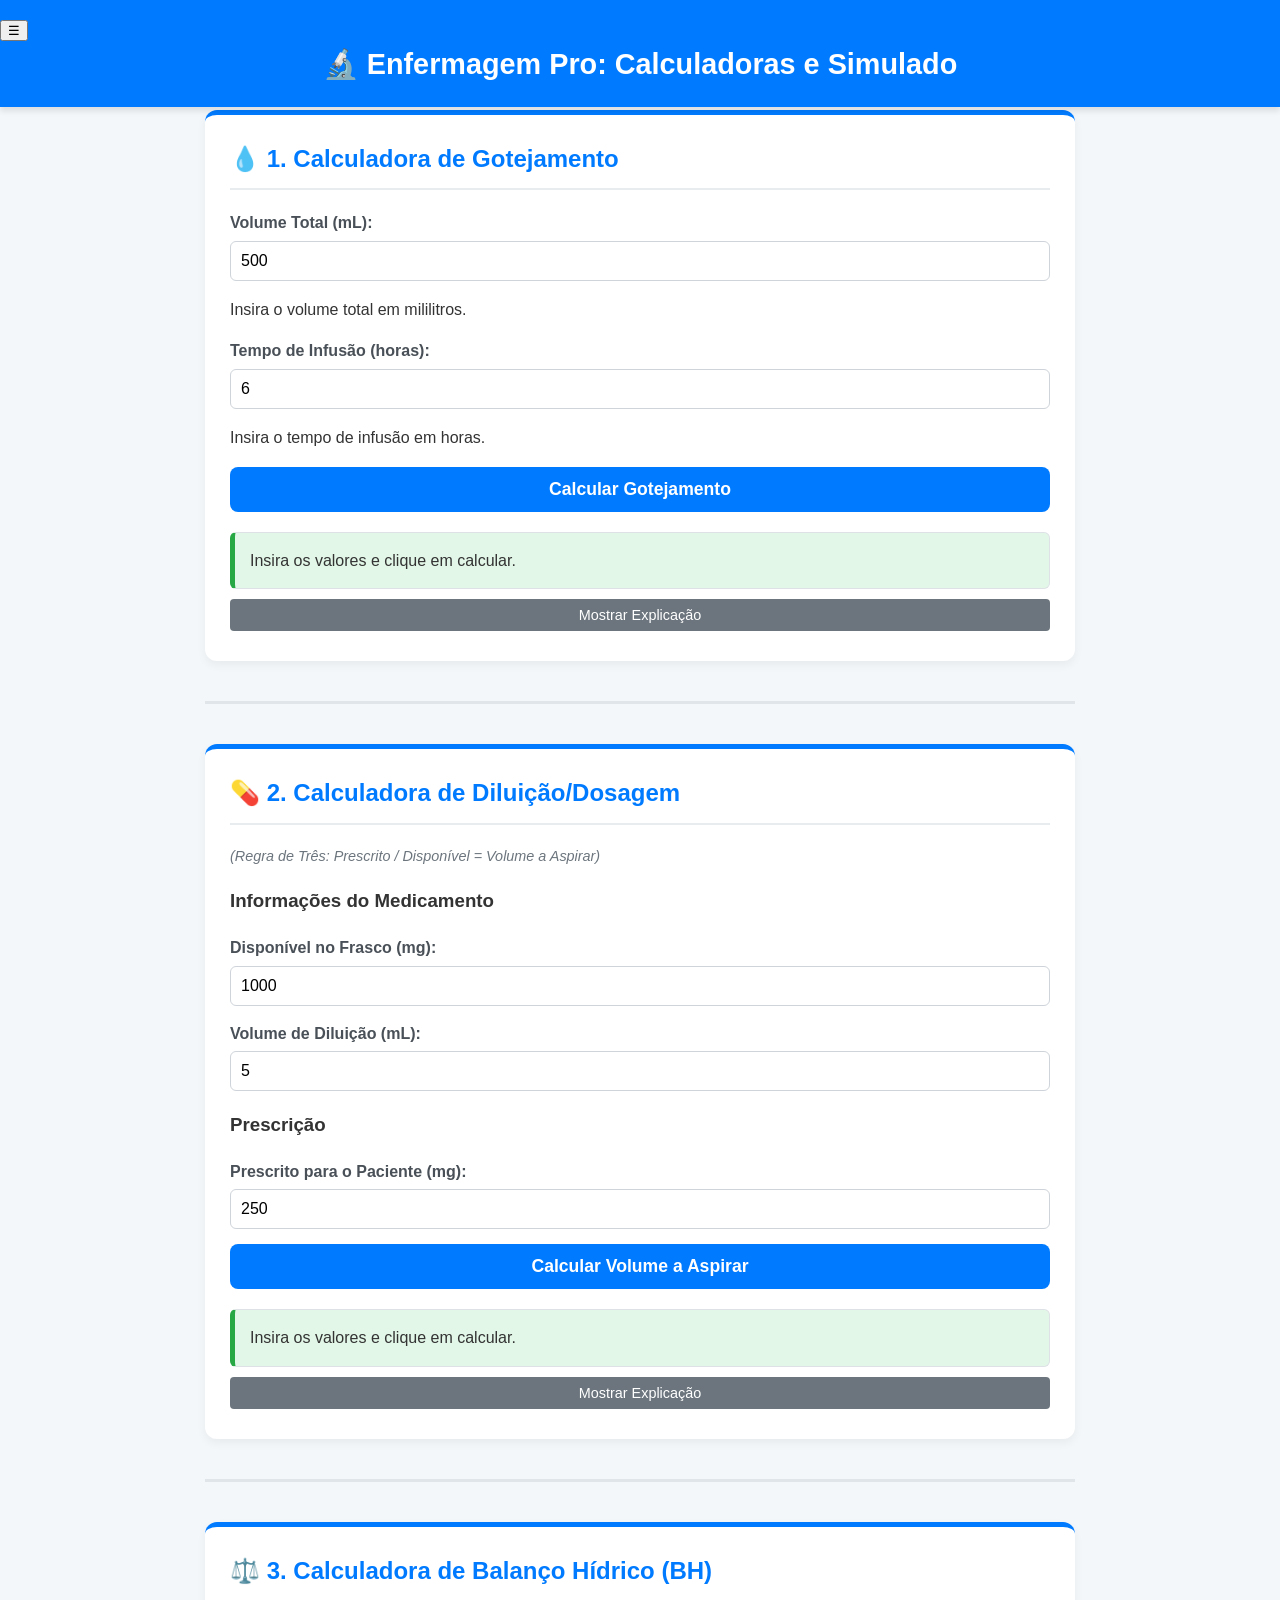
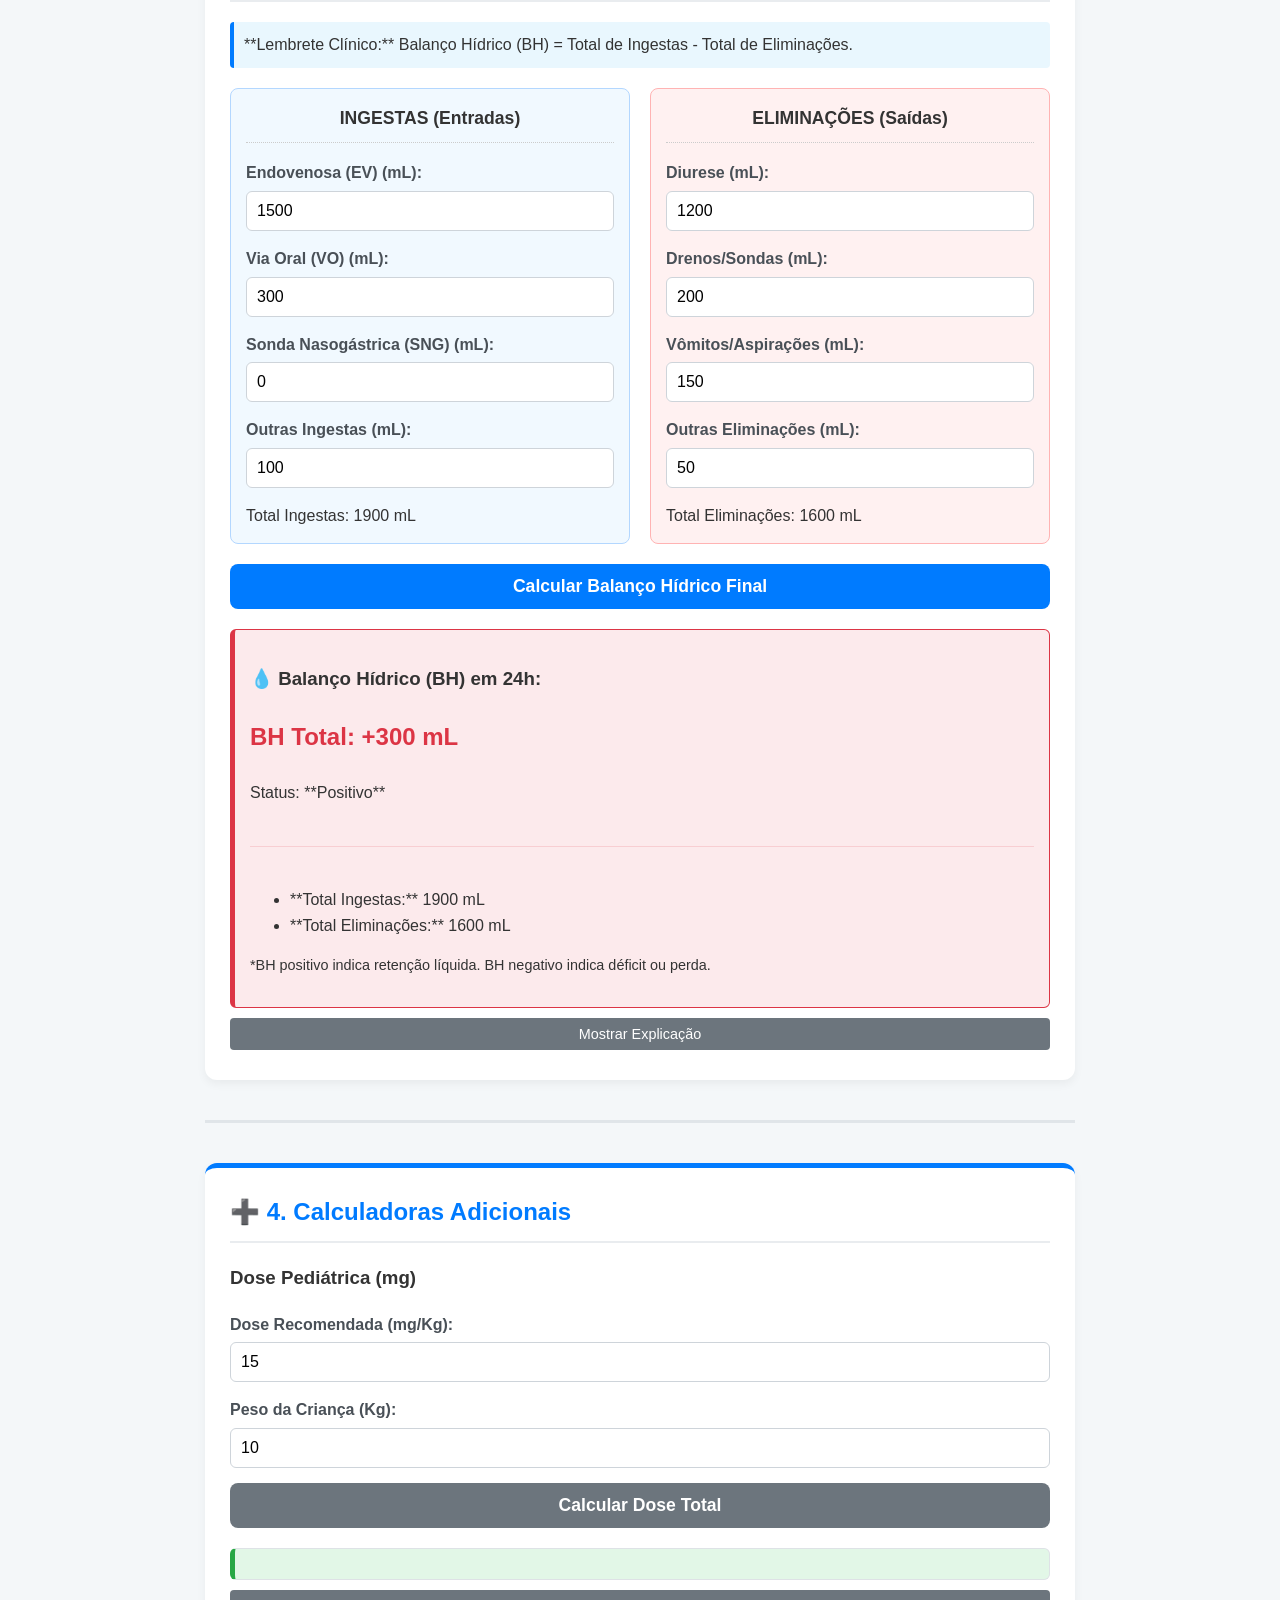
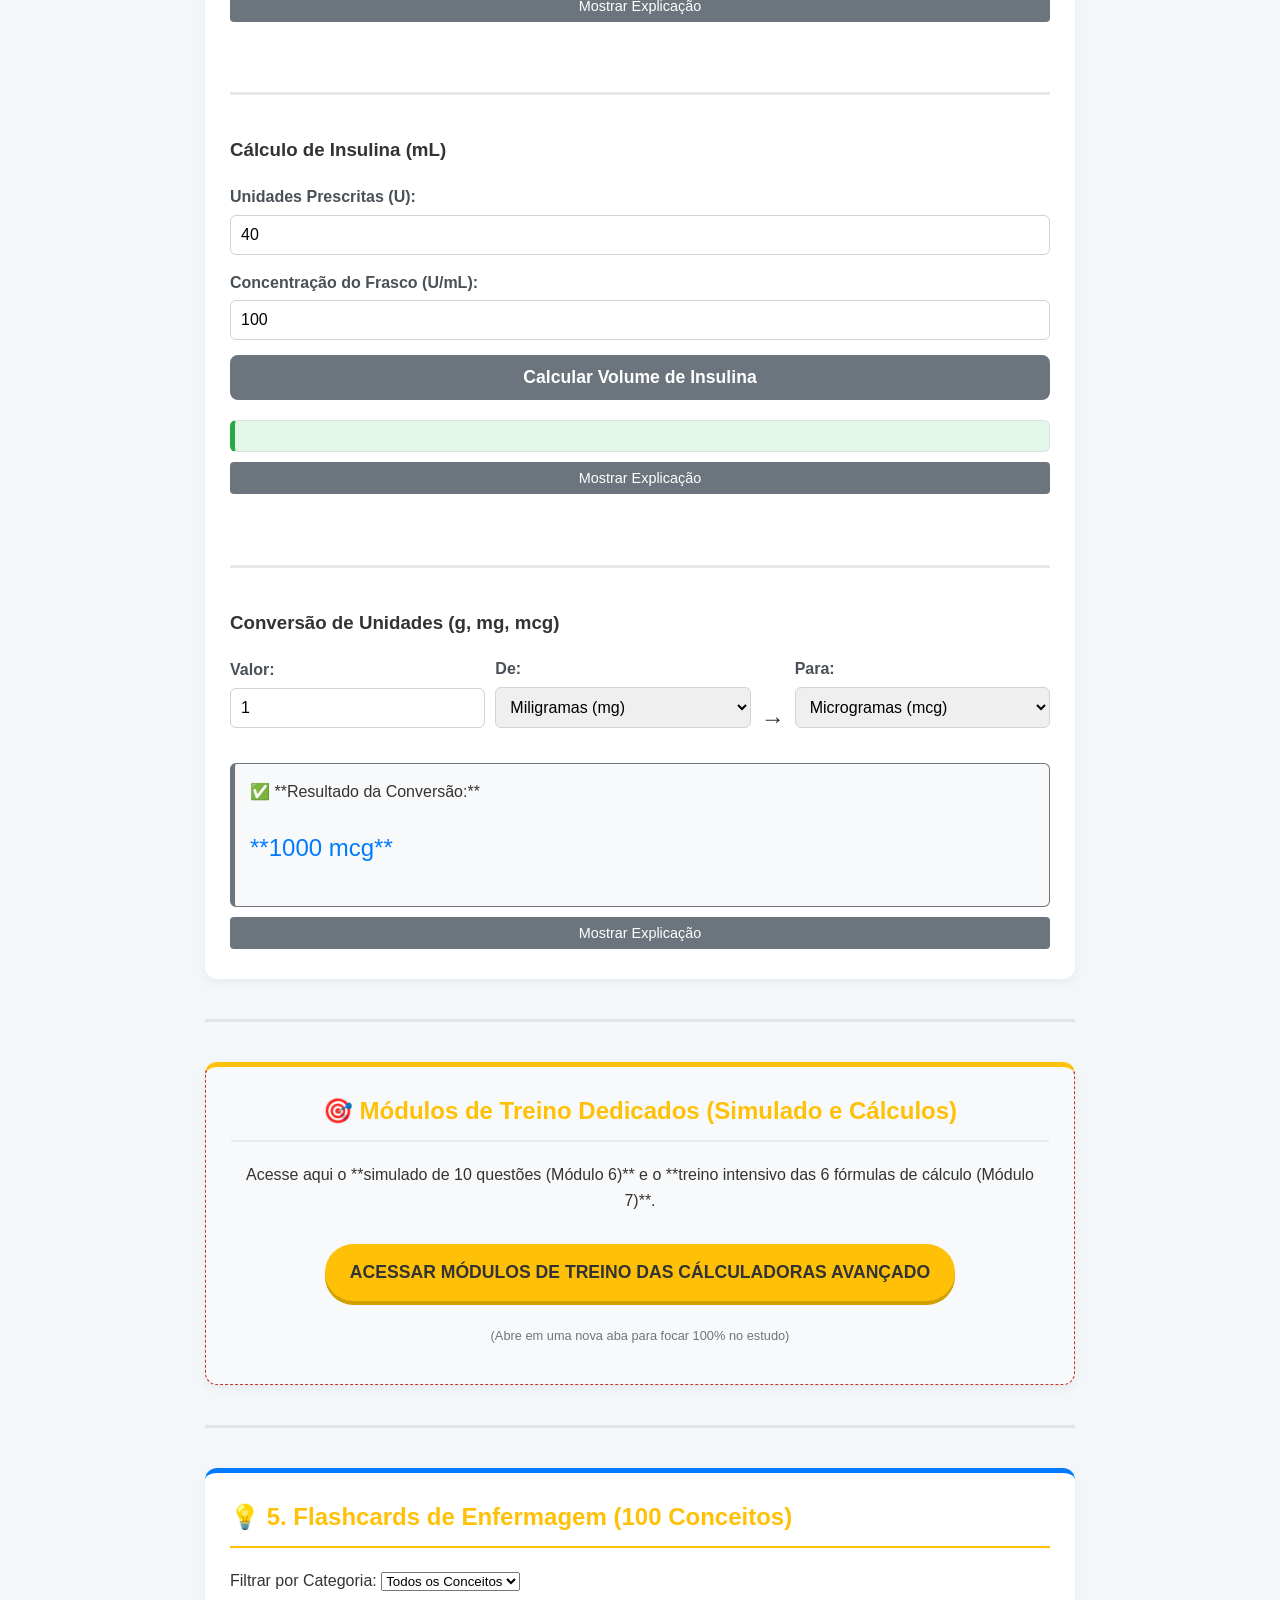
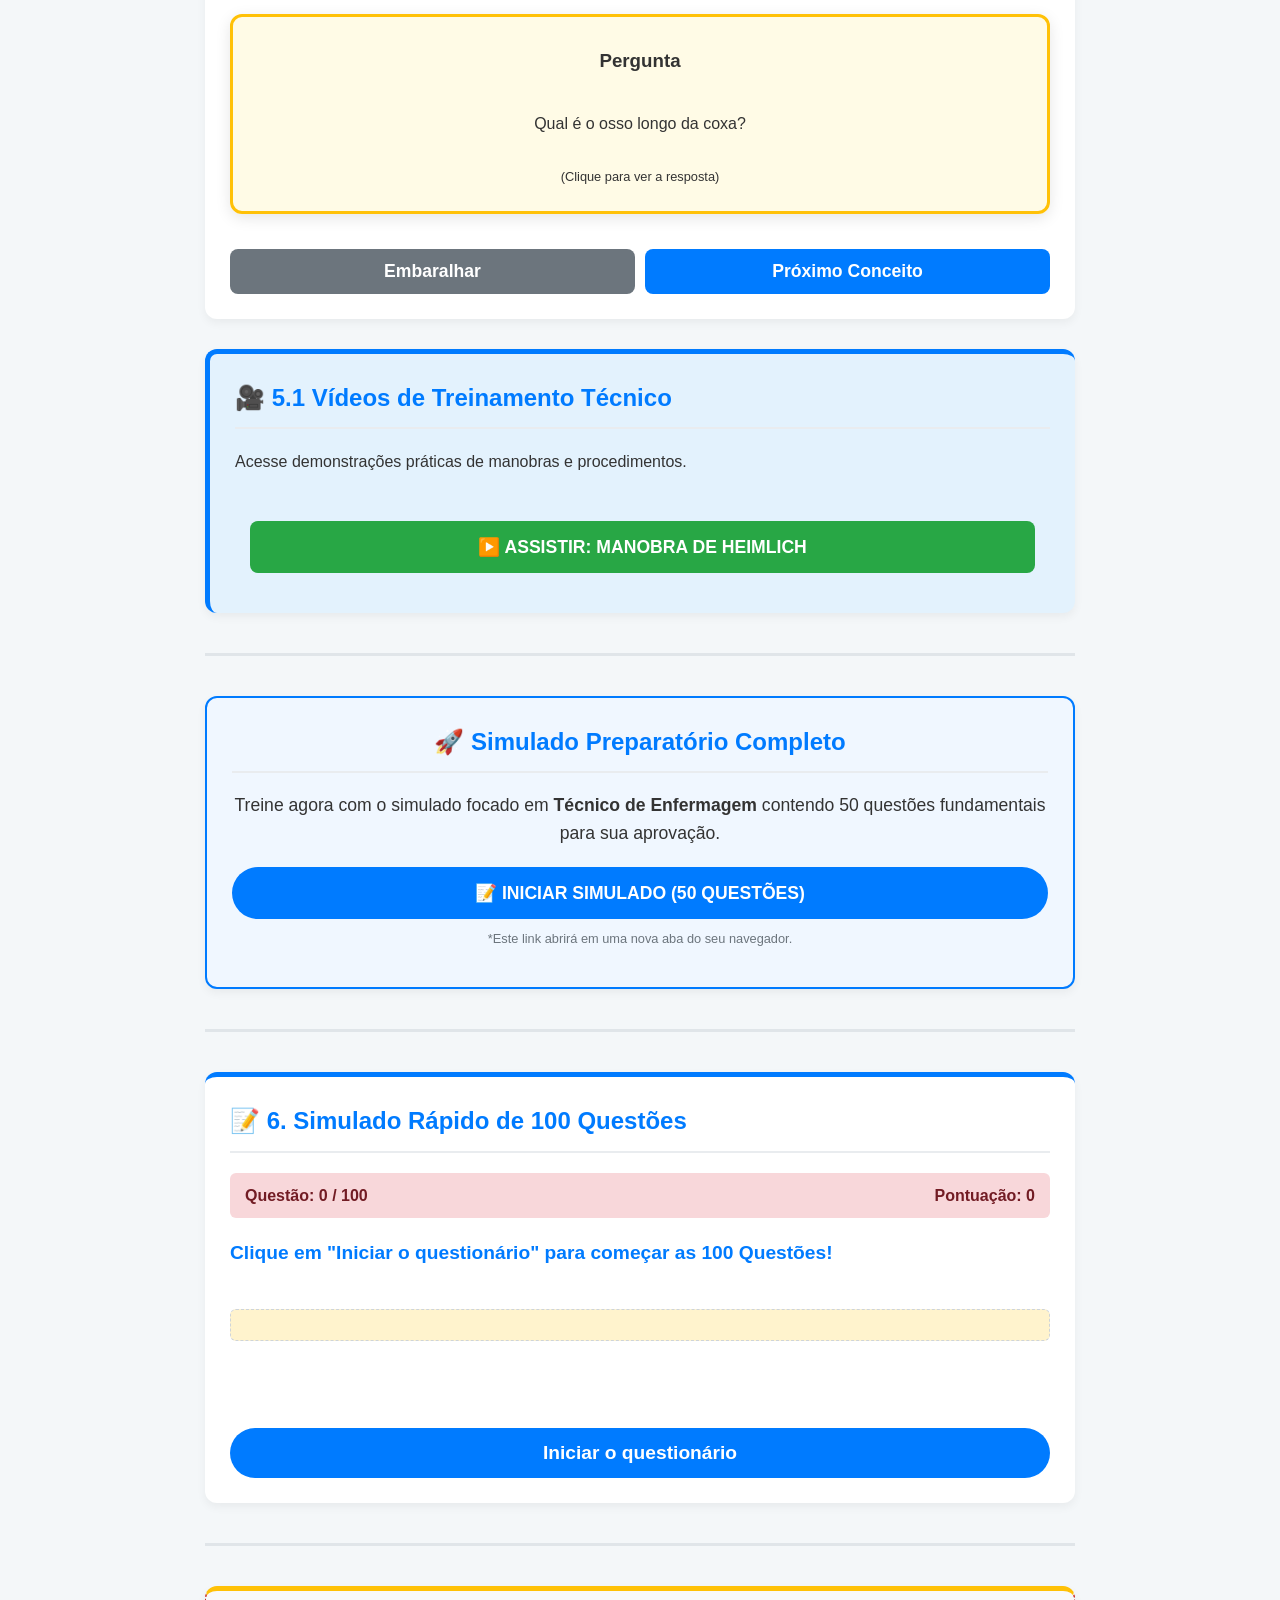
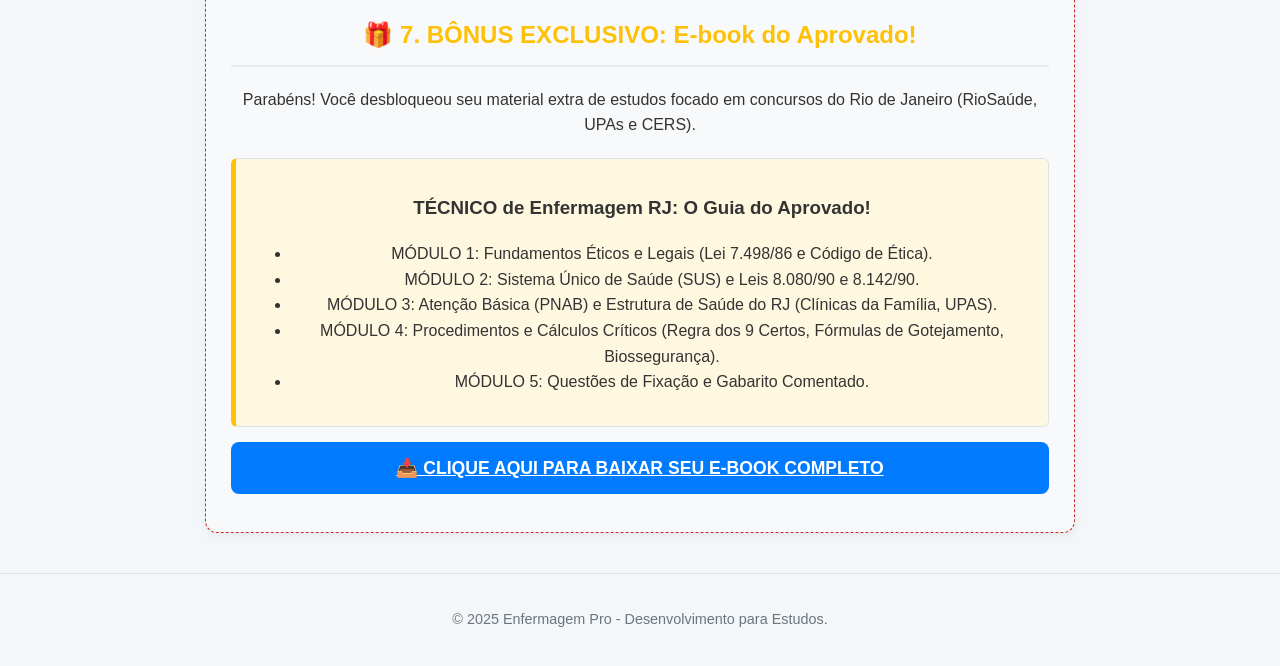
==== index.html @ 61dd5c38 "Add training videos section to index.html Added a new section for training videos with a link to a H" ====
<!DOCTYPE html>
<html lang="pt-BR">
<head>
    <meta charset="UTF-8">
    <meta name="viewport" content="width=device-width, initial-scale=1.0">
    <title>Enfermagem Pro: Calculadoras e Simulado</title>

    <link rel="manifest" href="manifest.json">
    <meta name="theme-color" content="#007bff">

    <meta name="apple-mobile-web-app-capable" content="yes">
    <meta name="apple-mobile-web-app-status-bar-style" content="black">
    <meta name="apple-mobile-web-app-title" content="EnfPro">
    <link rel="apple-touch-icon" href="img/ico-192.png">
    
    <link rel="stylesheet" href="./style.css">
</head>
    
<body>

    <header>
        <button id="menu-toggle" class="menu-toggle-button" aria-expanded="false" aria-controls="sidebar-menu" aria-label="Abrir Menu de Navegação">
            ☰
        </button>

        <nav id="sidebar-menu" class="sidebar-menu" role="navigation" aria-label="Menu Principal">
            <button id="close-menu" class="close-menu-button" aria-label="Fechar Menu" onclick="toggleSidebar()">
                &times;
            </button>
            <div class="menu-header">
                <h3>Navegação Rápida</h3>
            </div>
            <ul>
                <li><a href="#gotejamento" onclick="closeSidebar(event)">💧 Cálculo de Gotejamento</a></li>
                <li><a href="#dosagem" onclick="closeSidebar(event)">💊 Cálculo de Diluição/Dosagem</a></li>
                <li><a href="#balanco-hidrico" onclick="closeSidebar(event)">⚖️ Cálculo de Balanço Hídrico (BH)</a></li>

                <li class="menu-separator">Calculadoras Adicionais:</li>
                <li><a href="#adicionais-pediatrica" onclick="closeSidebar(event)">➕ Dose Pediátrica</a></li>
                <li><a href="#adicionais-insulina" onclick="closeSidebar(event)">➕ Cálculo de Insulina</a></li>
                <li><a href="#adicionais-conversao" onclick="closeSidebar(event)">➕ Conversão de Unidades</a></li>

                <li class="menu-separator">Módulos de Estudo:</li>
                <li><a href="#flashcards" onclick="closeSidebar(event)">💡 Flashcards de Enfermagem</a></li>
                <li><a href="#simulado" onclick="closeSidebar(event)">📝 Simulado Rápido de 100 Questões</a></li>

                <li>
                    <a href="#simulado-50" onclick="closeSidebar(event)" style="color: #00d1ff; font-weight: bold;">
                        🔥 NOVO: Simulado 50 Questões
                    </a>
                </li>

                <li class="menu-separator">Bônus:</li>
                <li><a href="#acesso-simulados" onclick="closeSidebar(event)">🎯 Treino Avançado de Cálculos</a></li>
                <li><a href="#bonus-ebook" onclick="closeSidebar(event)">🎁 E-book Guia do Aprovado</a></li>

                <li class="logout-item">
                    <a href="../index.html">
                        🚪 Sair do Aplicativo
                    </a>
                </li>

            </ul>
        </nav>


        <div id="overlay" class="overlay" onclick="toggleSidebar()"></div>

        <h1>🔬 Enfermagem Pro: Calculadoras e Simulado</h1>
    </header>

    <main id="main-content" role="main">
        <div class="container">

            <section id="gotejamento" class="module-section" aria-labelledby="gotejamento-title">
                <h2 id="gotejamento-title">💧 1. Calculadora de Gotejamento</h2>
                <div class="input-group">
                    <label for="volume">Volume Total (mL):</label>
                    <input type="number" id="volume" value="500" placeholder="Ex: 500 mL" min="1" required aria-describedby="volume-hint">
                    <p id="volume-hint" class="visually-hidden">
                        Insira o volume total em mililitros.
                    </p>
                </div>
                <div class="input-group">
                    <label for="tempo">Tempo de Infusão (horas):</label>
                    <input type="number" id="tempo" value="6" placeholder="Ex: 6 horas" min="1" required aria-describedby="tempo-hint">
                    <p id="tempo-hint" class="visually-hidden">
                        Insira o tempo de infusão em horas.
                    </p>
                </div>
                <button class="button primary-button" onclick="calcularGotejamento()">Calcular Gotejamento</button>
                <div id="resultado" class="result-box" role="status" aria-live="polite">
                    Insira os valores e clique em calcular.
                </div>
                <button class="explanation-toggle" onclick="toggleExplicacao('gotejamento')" aria-expanded="false" aria-controls="explicacao-gotejamento">
                    Mostrar Explicação
                </button>
                <div id="explicacao-gotejamento" class="explanation-box" style="display: none;">
                </div>
            </section>

            <hr>

            <section id="dosagem" class="module-section" aria-labelledby="dosagem-title">
                <h2 id="dosagem-title">💊 2. Calculadora de Diluição/Dosagem</h2>
                <p class="formula-info">
                    (Regra de Três: Prescrito / Disponível = Volume a Aspirar)
                </p>

                <h3>Informações do Medicamento</h3>
                <div class="input-group">
                    <label for="disponivel_mg">Disponível no Frasco (mg):</label>
                    <input type="number" id="disponivel_mg" value="1000" placeholder="Ex: 1000 mg" min="0.1" required>
                </div>
                <div class="input-group">
                    <label for="disponivel_ml">Volume de Diluição (mL):</label>
                    <input type="number" id="disponivel_ml" value="5" placeholder="Ex: 5 mL" min="0.1" required>
                </div>

                <h3>Prescrição</h3>
                <div class="input-group">
                    <label for="prescrito_mg">Prescrito para o Paciente (mg):</label>
                    <input type="number" id="prescrito_mg" value="250" placeholder="Ex: 250 mg" min="0.1" required>
                </div>

                <button class="button primary-button" onclick="calcularDosagem()">Calcular Volume a Aspirar</button>

                <div id="resultado-dosagem" class="result-box" role="status" aria-live="polite">
                    Insira os valores e clique em calcular.
                </div>
                <button class="explanation-toggle" onclick="toggleExplicacao('dosagem')" aria-expanded="false" aria-controls="explicacao-dosagem">
                    Mostrar Explicação
                </button>
                <div id="explicacao-dosagem" class="explanation-box" style="display: none;">
                </div>
            </section>

            <hr>

            <section id="balanco-hidrico" class="module-section bh-section" aria-labelledby="bh-title">
                <h2 id="bh-title">⚖️ 3. Calculadora de Balanço Hídrico (BH)</h2>
                <p class="bh-example-box">
                    **Lembrete Clínico:** Balanço Hídrico (BH) = Total de Ingestas - Total de Eliminações.
                </p>

                <div class="bh-grid">

                    <div class="bh-column ingestas-column">
                        <h3>INGESTAS (Entradas)</h3>
                        <div class="input-group bh-next-question">
                            <label for="ev">Endovenosa (EV) (mL):</label>
                            <input type="number" id="ev" value="1500" placeholder="Ex: 1500 mL (Soro)" min="0" oninput="atualizarTotalIngestas()">
                        </div>
                        <div class="input-group">
                            <label for="vo">Via Oral (VO) (mL):</label>
                            <input type="number" id="vo" value="300" placeholder="Ex: 300 mL (Água/Chá)" min="0" oninput="atualizarTotalIngestas()">
                        </div>
                        <div class="input-group">
                            <label for="sng">Sonda Nasogástrica (SNG) (mL):</label>
                            <input type="number" id="sng" value="0" placeholder="Ex: 0 mL (Dieta)" min="0" oninput="atualizarTotalIngestas()">
                        </div>
                        <div class="input-group">
                            <label for="outras_ingestas">Outras Ingestas (mL):</label>
                            <input type="number" id="outras_ingestas" value="100" placeholder="Ex: 100 mL (Medicações)" min="0" oninput="atualizarTotalIngestas()">
                        </div>
                        <div id="total-ingestas-display" class="bh-total" role="status">
                            Total Ingestas: 1900 mL
                        </div>
                    </div>

                    <div class="bh-column eliminacoes-column">
                        <h3>ELIMINAÇÕES (Saídas)</h3>
                        <div class="input-group">
                            <label for="diurese">Diurese (mL):</label>
                            <input type="number" id="diurese" value="1200" placeholder="Ex: 1200 mL (Urina)" min="0" oninput="atualizarTotalEliminacoes()">
                        </div>
                        <div class="input-group">
                            <label for="drenos">Drenos/Sondas (mL):</label>
                            <input type="number" id="drenos" value="200" placeholder="Ex: 200 mL (Dreno de Tórax)" min="0" oninput="atualizarTotalEliminacoes()">
                        </div>
                        <div class="input-group">
                            <label for="vomitos">Vômitos/Aspirações (mL):</label>
                            <input type="number" id="vomitos" value="150" placeholder="Ex: 150 mL (Vômito)" min="0" oninput="atualizarTotalEliminacoes()">
                        </div>
                        <div class="input-group">
                            <label for="outras_eliminacoes">Outras Eliminações (mL):</label>
                            <input type="number" id="outras_eliminacoes" value="50" placeholder="Ex: 50 mL (Diarréia)" min="0" oninput="atualizarTotalEliminacoes()">
                        </div>
                        <div id="total-eliminacoes-display" class="bh-total" role="status">
                            Total Eliminações: 1600 mL
                        </div>
                    </div>
                </div>

                <button class="button primary-button bh-button" onclick="calcularBalançoHidrico()">Calcular Balanço Hídrico Final</button>
                <div id="resultado-bh" class="result-box" role="status" aria-live="polite">
                    O Balanço Hídrico será exibido aqui.
                </div>
                <button class="explanation-toggle" onclick="toggleExplicacao('bh')" aria-expanded="false" aria-controls="explicacao-bh">
                    Mostrar Explicação
                </button>
                <div id="explicacao-bh" class="explanation-box" style="display: none;">
                </div>
            </section>

            <hr>

            <section id="adicionais" class="module-section" aria-labelledby="adicionais-title">
                <h2 id="adicionais-title">➕ 4. Calculadoras Adicionais</h2>

                <div id="adicionais-pediatrica">
                    <h3>Dose Pediátrica (mg)</h3>
                    <div class="input-group">
                        <label for="dose-recomendada">Dose Recomendada (mg/Kg):</label>
                        <input type="number" id="dose-recomendada" value="15" placeholder="Ex: 15 mg/Kg" min="0.1">
                    </div>
                    <div class="input-group">
                        <label for="peso-crianca">Peso da Criança (Kg):</label>
                        <input type="number" id="peso-crianca" value="10" placeholder="Ex: 10 Kg" min="0.1">
                    </div>
                    <button class="button control-button" onclick="calcularDosePediatrica()">Calcular Dose Total</button>
                    <div id="resultado-pediatrica" class="result-box" role="status" aria-live="polite"></div>
                    <button class="explanation-toggle" onclick="toggleExplicacao('pediatrica')" aria-expanded="false" aria-controls="explicacao-pediatrica">
                        Mostrar Explicação
                    </button>
                    <div id="explicacao-pediatrica" class="explanation-box" style="display: none;">
                    </div>
                </div>

                <br>
                <hr>

                <div id="adicionais-insulina">
                    <h3>Cálculo de Insulina (mL)</h3>
                    <div class="input-group">
                        <label for="unidades-prescritas">Unidades Prescritas (U):</label>
                        <input type="number" id="unidades-prescritas" value="40" placeholder="Ex: 40 U" min="1">
                    </div>
                    <div class="input-group">
                        <label for="unidades-ml">Concentração do Frasco (U/mL):</label>
                        <input type="number" id="unidades-ml" value="100" placeholder="Ex: 100 U/mL (padrão)" min="1">
                    </div>
                    <button class="button control-button" onclick="calcularInsulina()">Calcular Volume de Insulina</button>
                    <div id="resultado-insulina" class="result-box" role="status" aria-live="polite"></div>
                    <button class="explanation-toggle" onclick="toggleExplicacao('insulina')" aria-expanded="false" aria-controls="explicacao-insulina">
                        Mostrar Explicação
                    </button>
                    <div id="explicacao-insulina" class="explanation-box" style="display: none;">
                    </div>
                </div>

                <br>
                <hr>

                <div id="adicionais-conversao">
                    <h3>Conversão de Unidades (g, mg, mcg)</h3>
                    <div class="conversion-row">
                        <div class="input-group conversion-group">
                            <label for="valor-converter">Valor:</label>
                            <input type="number" id="valor-converter" value="1" placeholder="Ex: 1.5" min="0.001" oninput="converterUnidades()">
                        </div>
                        <div class="input-group conversion-group">
                            <label for="unidade-origem">De:</label>
                            <select id="unidade-origem" onchange="converterUnidades()">
                                <option value="g">Gramas (g)</option>
                                <option value="mg" selected>Miligramas (mg)</option>
                                <option value="mcg">Microgramas (mcg)</option>
                            </select>
                        </div>
                        <span class="conversion-arrow" aria-hidden="true">→</span>
                        <div class="input-group conversion-group">
                            <label for="unidade-destino">Para:</label>
                            <select id="unidade-destino" onchange="converterUnidades()">
                                <option value="g">Gramas (g)</option>
                                <option value="mg">Miligramas (mg)</option>
                                <option value="mcg" selected>Microgramas (mcg)</option>
                            </select>
                        </div>
                    </div>
                    <div id="resultado-conversao" class="result-box" role="status" aria-live="polite"></div>
                    <button class="explanation-toggle" onclick="toggleExplicacao('conversao')" aria-expanded="false" aria-controls="explicacao-conversao">
                        Mostrar Explicação
                    </button>
                    <div id="explicacao-conversao" class="explanation-box" style="display: none;">
                    </div>
                </div>
            </section>

            <hr>

            <section id="acesso-simulados" class="module-section bonus-module" aria-labelledby="treino-title">
                <h2 id="treino-title">🎯 Módulos de Treino Dedicados (Simulado e Cálculos)</h2>
                <p class="module-description">
                    Acesse aqui o **simulado de 10 questões (Módulo 6)** e o **treino intensivo das 6 fórmulas de cálculo (Módulo 7)**.
                </p>

                <a href="simulado/index.html" target="_blank" rel="noopener noreferrer" class="button primary-button bonus-button">
                    ACESSAR MÓDULOS DE TREINO DAS CÁLCULADORAS
                    AVANÇADO
                </a>
                <p class="small-text-hint">
                    (Abre em uma nova aba para focar 100% no estudo)
                </p>
            </section>

            <hr>

            <section id="flashcards" class="module-section flashcard-section" aria-labelledby="flashcards-title">
                <h2 id="flashcards-title">💡 5. Flashcards de Enfermagem (100 Conceitos)</h2>

                <div class="card-filter-group">
                    <label for="card-category">Filtrar por Categoria:</label>
                    <select id="card-category" onchange="filtrarCards(this.value)" aria-label="Filtrar Flashcards por Categoria">
                        <option value="Todos os Conceitos">Todos os Conceitos</option>
                        <option value="Anatomia/Fisiologia">Anatomia/Fisiologia</option>
                        <option value="Patologia">Patologia</option>
                        <option value="Sinais Vitais">Sinais Vitais</option>
                        <option value="Terminologia">Terminologia</option>
                        <option value="Farmacologia">Farmacologia</option>
                        <option value="Procedimentos">Procedimentos</option>
                        <option value="Fundamentos">Fundamentos</option>
                        <option value="SUS/Legislação">SUS/Legislação</option>
                        <option value="Biossegurança">Biossegurança</option>
                    </select>
                </div>

                <div id="flashcard-wrapper" onclick="virarCard()" role="button" tabindex="0" aria-label="Flashcard: Clique para ver a resposta ou voltar">
                    <div id="flashcard" class="flashcard-box">
                        <div class="card-face card-front">
                            <h3>Pergunta</h3>
                            <p id="card-question">
                                Carregando...
                            </p>
                            <p class="card-hint">
                                (Clique para ver a resposta)
                            </p>
                        </div>
                        <div class="card-face card-back">
                            <h3>Resposta</h3>
                            <p id="card-answer">
                                Carregando...
                            </p>
                            <p class="card-hint">
                                (Clique para voltar)
                            </p>
                        </div>
                    </div>
                </div>

                <div class="flashcard-controls">
                    <button class="button control-button" onclick="embaralhar()">Embaralhar</button>
                    <button class="button primary-button" onclick="proximoCard(event)">Próximo Conceito</button>
                </div>
            </section>

            <section id="videos-aula" class="module-section" style="background-color: #e3f2fd; border-left: 5px solid #007bff;">
                <h2 id="videos-title">🎥 5.1 Vídeos de Treinamento Técnico</h2>
                <p>Acesse demonstrações práticas de manobras e procedimentos.</p>
                
                <div style="text-align: center; padding: 15px;">
                    <a href="intent:#Intent;component=com.rodrigomenezes.enfermagempro/.VideoPlayerActivity;end" 
                       class="button primary-button" 
                       style="text-decoration: none; display: inline-block; background-color: #28a745;">
                        ▶️ ASSISTIR: MANOBRA DE HEIMLICH
                    </a>
                </div>
            </section>
            
            <hr>

            <section id="simulado-50" class="module-section" style="background-color: #f0f7ff; border: 2px solid #007bff; border-radius: 12px; padding: 25px; text-align: center; margin: 30px 0;">
                <h2 style="color: #007bff; margin-bottom: 15px;">🚀 Simulado Preparatório Completo</h2>
                <p style="font-size: 1.1em; color: #333; margin-bottom: 20px;">
                    Treine agora com o simulado focado em <strong>Técnico de Enfermagem</strong> contendo 50 questões fundamentais para sua aprovação.
                </p>

                <a href="simulado-tec/index.html"
                    class="button primary-button"
                    style="text-decoration: none; border-radius: 30px;">
                    📝 INICIAR SIMULADO (50 QUESTÕES)
                </a>


                <p class="small-text-hint">
                    *Este link abrirá em uma nova aba do seu navegador.
                </p>
            </section>

            <hr>

            <section id="simulado" class="module-section quiz-container" aria-labelledby="simulado-title">
                <h2 id="simulado-title">📝 6. Simulado Rápido de 100 Questões</h2>

                <div class="quiz-status" role="status" aria-live="polite">
                    <span>Questão: <span id="current-question-index">0</span> / <span id="total-questions">100</span></span>
                    <span>Pontuação: <span id="score">0</span></span>
                </div>

                <div id="question-area">
                    <p id="question-text" class="question-title">
                        Clique em Iniciar Simulado!
                    </p>

                    <div id="options-container" class="options-grid" role="radiogroup" aria-label="Opções de Resposta">
                    </div>

                    <div id="feedback-message" class="feedback-box" role="alert" aria-live="assertive">
                    </div>
                </div>

                <div class="quiz-controls">
                    <button id="end-quiz-button" class="button control-button" style="display:none;" disabled>
                        Encerrar Simulado
                    </button>
                    <button id="next-question-button" class="button primary-button" onclick="startQuiz()">
                        Iniciar Simulado
                    </button>
                </div>
            </section>

            <hr>

            <section id="bonus-ebook" class="module-section bonus-module" aria-labelledby="ebook-title">
                <h2 id="ebook-title">🎁 7. BÔNUS EXCLUSIVO: E-book do Aprovado!</h2>
                <p>
                    Parabéns! Você desbloqueou seu material extra de estudos focado em concursos do Rio de Janeiro (RioSaúde, UPAs e CERS).
                </p>
                <div class="result-box ebook-box">
                    <h3>TÉCNICO de Enfermagem RJ: O Guia do Aprovado!</h3>
                    <ul>
                        <li>MÓDULO 1: Fundamentos Éticos e Legais (Lei 7.498/86 e Código de Ética).</li>
                        <li>MÓDULO 2: Sistema Único de Saúde (SUS) e Leis 8.080/90 e 8.142/90.</li>
                        <li>MÓDULO 3: Atenção Básica (PNAB) e Estrutura de Saúde do RJ (Clínicas da Família, UPAS).</li>
                        <li>MÓDULO 4: Procedimentos e Cálculos Críticos (Regra dos 9 Certos, Fórmulas de Gotejamento, Biossegurança).</li>
                        <li>MÓDULO 5: Questões de Fixação e Gabarito Comentado.</li>
                    </ul>
                </div>
                <a href="img/ebook01.pdf" target="_blank" rel="noopener noreferrer" class="button primary-button bonus button">
                    📥 CLIQUE AQUI PARA BAIXAR SEU
                    E-BOOK COMPLETO
                </a>
                <p class="small-text-hint">
                </p>
            </section>

        </div>
    </main>

    <footer>
        <p>
            &copy; 2025 Enfermagem Pro - Desenvolvimento para Estudos.
        </p>
    </footer>
    <script>
  if ('serviceWorker' in navigator) {
    window.addEventListener('load', () => {
      navigator.serviceWorker.register('/sw.js')          
        .then(reg => console.log('Service Worker registrado com sucesso!', reg))
        .catch(err => console.error('Falha ao registrar Service Worker:', err));
    });
  }
</script>
        
<script src="./script.js"></script>
    
</body>
</html>
---- style.css ----
/* ========================================================= */
/* AJUSTES GLOBAIS DE RESPONSIVIDADE (SEM ALTERAR SEU DESIGN) */
/* ========================================================= */
* {
    box-sizing: border-box; 
}

html, body {
    max-width: 100%;
    overflow-x: hidden; /* Impede que o site balance para os lados no celular */
}

/* ========================================================= */
/* ESTILOS GERAIS E LAYOUT (SEU CÓDIGO ORIGINAL)            */
/* ========================================================= */
body {
    font-family: 'Segoe UI', Tahoma, Geneva, Verdana, sans-serif;
    background-color: #f4f7f9;
    color: #333;
    margin: 0;
    padding: 0;
    line-height: 1.6;
}

header {
    background-color: #007bff;
    color: white;
    padding: 20px 0;
    text-align: center;
    box-shadow: 0 4px 6px rgba(0, 0, 0, 0.1);
    
    position: fixed; 
    top: 0;
    left: 0; 
    width: 100%; 
    z-index: 1000; 
}

header h1 {
    margin: 0;
    font-size: 1.8em;
}

.container {
    margin-left: auto; 
    max-width: 900px;
    margin-right: auto;
    padding: 110px 15px 0 15px; 
}

.module-section {
    background-color: white;
    padding: 25px;
    border-radius: 12px;
    box-shadow: 0 4px 10px rgba(0, 0, 0, 0.05);
    margin-bottom: 30px;
    border-top: 5px solid #007bff;
    box-sizing: border-box; 
    width: 100%; 
}

.module-section h2 {
    color: #007bff;
    border-bottom: 2px solid #e9ecef;
    padding-bottom: 10px;
    margin-top: 0;
    font-size: 1.5em;
}

hr {
    border: none;
    border-top: 3px solid #ced4da;
    margin: 40px 0;
    opacity: 0.5;
}

/* ========================================================= */
/* ESTILOS DE NAVEGAÇÃO SUPERIOR                             */
/* ========================================================= */
.nav-menu {
    max-width: fit-content; 
    margin: 0 auto 25px auto; 
    padding-bottom: 15px;
    border-bottom: 1px solid #ddd;
    display: flex; 
}

.nav-menu a {
    text-decoration: none;
    padding: 10px 15px;
    margin: 0 5px; 
    border-radius: 5px;
    font-weight: bold;
    transition: background-color 0.3s;
    display: inline-block;
    line-height: 1.2;
    flex-shrink: 0; 
}

.nav-menu .active-link {
    background-color: #c9302c; 
    color: white;
}

.nav-menu .inactive-link {
    color: #007bff;
}

.nav-menu .inactive-link:hover {
    background-color: #e9ecef;
}

/* ========================================================= */
/* ESTILOS DO MENU DE NAVEGAÇÃO LATERAL (SIDEBAR)            */
/* ========================================================= */

.menu-toggle-button {
    display: block;
    z-index: 1002;
}

.sidebar-menu {
    position: fixed;
    top: 0;
    left: -300px;
    width: 280px; 
    height: 100%;
    background-color: #495057; 
    box-shadow: 2px 0 5px rgba(0, 0, 0, 0.5);
    z-index: 9999; 
    padding: 20px 0;
    overflow-y: auto; 
    transition: left 0.3s ease; 
}

.sidebar-menu.open {
    left: 0;
    z-index: 1001; 
}

.menu-header {
    padding: 0 20px 15px;
    border-bottom: 1px solid #6c757d; 
    margin-bottom: 10px;
}

.menu-header h3 {
    margin: 0;
    color: white; 
    font-size: 1.3em;
}

.sidebar-menu ul {
    list-style: none;
    padding: 0;
    margin: 0;
}

.sidebar-menu li {
    margin: 0;
    border-bottom: 1px solid #5a6268; 
}

.sidebar-menu a {
    display: block;
    padding: 12px 20px;
    text-decoration: none;
    color: white; 
    font-size: 1em;
    transition: background-color 0.2s, color 0.2s;
}

.sidebar-menu a:hover {
    background-color: #6c757d; 
    color: white;
}

.menu-separator {
    display: block;
    padding: 10px 20px 5px;
    font-size: 0.85em;
    font-weight: bold;
    color: #ced4da; 
    background-color: #5a6268; 
    margin-top: 5px;
}

/* --- ESTILO DO BOTÃO SAIR NO MENU --- */
.logout-item {
    margin-top: 20px;
    border-top: 1px solid #6c757d !important;
    background-color: rgba(220, 53, 69, 0.1); 
}

.logout-item a {
    color: #ff6b6b !important;
    font-weight: bold;
}

.logout-item a:hover {
    background-color: #dc3545 !important;
    color: white !important;
}

.close-menu-button {
    display: none;
}

/* ========================================================= */
/* ESTILOS DE INPUTS E BOTÕES                                */
/* ========================================================= */
.input-group {
    margin-bottom: 15px;
}

.input-group label {
    display: block;
    margin-bottom: 5px;
    font-weight: 600;
    color: #495057;
}

.input-group input[type="number"],
.input-group select {
    width: 100%;
    padding: 10px;
    border: 1px solid #ced4da;
    border-radius: 6px;
    box-sizing: border-box;
    font-size: 1em;
    transition: border-color 0.2s;
}

.input-group input:focus,
.input-group select:focus {
    border-color: #007bff;
    box-shadow: 0 0 0 0.2rem rgba(0, 123, 255, 0.25);
    outline: none;
}

.button {
    display: block;
    width: 100%;
    padding: 12px 20px;
    margin-top: 15px;
    border: none;
    border-radius: 8px; 
    cursor: pointer;
    font-size: 1.1em;
    font-weight: bold;
    text-align: center;
    transition: background-color 0.3s, opacity 0.3s;
}

.primary-button {
    background-color: #007bff; 
    color: white;
}

.primary-button:hover:not(:disabled) {
    background-color: #0056b3;
}

.button:disabled {
    background-color: #adb5bd;
    cursor: not-allowed;
    opacity: 0.7;
}

.control-button {
    background-color: #6c757d; 
    color: white;
}

.control-button:hover:not(:disabled) {
    background-color: #5a6268;
}

.result-box {
    margin-top: 20px;
    padding: 15px;
    border: 1px solid #dee2e6;
    border-left: 5px solid #28a745;
    border-radius: 6px;
    background-color: #e2f7e7;
}

/* ========================================================= */
/* ESTILOS DE EXPLICAÇÃO                                     */
/* ========================================================= */
.quiz-controls {
    margin-top: 20px;
    display: flex;
    gap: 10px; 
}

.quiz-controls .button {
    flex: 1; 
    width: auto; 
}

.formula-info {
    font-size: 0.9em; 
    font-style: italic; 
    color: #6c757d;
}

.conversion-row {
    display: flex; 
    gap: 10px; 
    align-items: flex-end;
}

.conversion-row .conversion-group {
    flex: 1;
}

.conversion-arrow {
    font-size: 1.5em; 
    padding-bottom: 5px;
}

.question-title {
    font-size: 1.2em; 
    font-weight: bold;
}

.small-text-hint {
    margin-top: 10px; 
    font-size: 0.8em; 
    color: #6c757d;
    text-align: center;
}

.card-hint {
    font-size: 0.8em; 
    margin-top: 15px;
}

.ebook-box {
    border-left: 5px solid #ffc107 !important; 
    background-color: #fff8e1 !important;
}

.explanation-toggle {
    background-color: #6c757d; 
    color: white;
    border: none;
    padding: 8px 15px;
    border-radius: 4px;
    cursor: pointer;
    font-size: 0.9em;
    margin-top: 10px;
    margin-bottom: 5px;
    display: block; 
    width: 100%;
    text-align: center;
    transition: background-color 0.3s;
}

.explanation-toggle.active {
    background-color: #495057; 
}

.explanation-box {
    margin-top: 10px;
    padding: 15px;
    border: 1px solid #ced4da; 
    background-color: #f8f9fa; 
    border-radius: 5px;
}

.explanation-box p {
    margin: 5px 0;
    line-height: 1.5;
}

.explanation-box strong {
    color: #212529;
}


/* ========================================================= */
/* ESTILOS DO SIMULADO (MÓDULO 6)                            */
/* ========================================================= */
.quiz-status {
    display: flex;
    justify-content: space-between;
    background-color: #f8d7da; 
    color: #721c24;
    padding: 10px 15px;
    border-radius: 6px;
    margin-bottom: 20px;
    font-weight: bold;
}

#question-area {
    min-height: 150px;
}

#question-text {
    margin-bottom: 20px;
    color: #007bff;
}

.options-grid {
    display: grid;
    gap: 10px;
    margin-top: 15px;
}

.option-button {
    background-color: #007bff; 
    color: white;
    width: 100%;
    padding: 12px 20px; 
    border: none; 
    border-radius: 25px; 
    font-size: 1.1em;
    text-align: left;
    transition: background-color 0.3s, transform 0.2s, box-shadow 0.2s;
    box-shadow: 0 4px 6px rgba(0, 0, 0, 0.1);
}

.option-button:hover:not(:disabled) {
    background-color: #0056b3; 
    transform: translateY(-1px);
    box-shadow: 0 6px 10px rgba(0, 0, 0, 0.15);
}

.correct-answer {
    background-color: #28a745 !important; 
    color: white !important;
    border-color: #1e7e34 !important;
    box-shadow: 0 0 10px rgba(40, 167, 69, 0.5) !important;
}

.incorrect-answer {
    background-color: #dc3545 !important; 
    color: white !important;
    border-color: #bd2130 !important;
    box-shadow: 0 0 10px rgba(220, 53, 69, 0.5) !important;
}

.feedback-box {
    margin-top: 20px;
    padding: 15px;
    border-radius: 6px;
    border: 1px dashed #ced4da;
    background-color: #fff3cd;
}

/* ========================================================= */
/* ESTILOS DO FLASHCARDS (MÓDULO 5)                          */
/* ========================================================= */
.flashcard-section h2 {
    color: #ffc107; 
    border-color: #ffc107;
}

#flashcard-wrapper {
    perspective: 1000px;
    height: 200px; 
    margin: 20px auto;
    cursor: pointer;
}

#flashcard {
    position: relative;
    width: 100%;
    height: 100%;
    text-align: center;
    transition: transform 0.6s;
    transform-style: preserve-3d;
    box-shadow: 0 4px 15px rgba(0, 0, 0, 0.1);
    border-radius: 12px;
}

#flashcard.flipped {
    transform: rotateY(180deg);
}

.card-face {
    position: absolute;
    width: 100%;
    height: 100%;
    backface-visibility: hidden;
    display: flex;
    flex-direction: column;
    justify-content: center;
    align-items: center;
    padding: 20px;
    box-sizing: border-box;
    border-radius: 12px;
}

.card-front {
    background-color: #fffbe6; 
    color: #333;
    border: 3px solid #ffc107;
}

.card-back {
    background-color: #ffc107; 
    color: #333;
    transform: rotateY(180deg);
    border: 3px solid #e0a800;
}

.card-back h3 {
    color: #333;
}

.flashcard-controls {
    display: flex; 
    justify-content: space-between; 
    margin-top: 20px; 
    gap: 10px; 
}

.flashcard-controls .button {
    flex-grow: 1; 
}

/* ========================================================= */
/* ESTILOS DE BALANÇO HÍDRICO (BH)                           */
/* ========================================================= */
.bh-example-box {
    padding: 10px;
    background-color: #e9f7fe;
    border-left: 4px solid #007bff;
    margin-bottom: 20px;
    border-radius: 4px;
}

.bh-grid {
    display: flex;
    gap: 20px;
    margin-bottom: 20px;
}

.bh-column {
    flex: 1;
    padding: 15px;
    border-radius: 8px;
}

.ingestas-column {
    background-color: #f1f9ff; 
    border: 1px solid #b3d7ff;
}

.eliminacoes-column {
    background-color: #fff1f1; 
    border: 1px solid #ffb3b3;
}

.bh-column h3 {
    text-align: center;
    margin-top: 0;
    padding-bottom: 10px;
    border-bottom: 1px dotted #ccc;
    font-size: 1.1em;
}

/* ========================================================= */
/* ESTILOS DE RODAPÉ E MÓDULO BÔNUS                           */
/* ========================================================= */
footer {
    text-align: center;
    padding: 20px;
    margin-top: 40px;
    color: #6c757d;
    font-size: 0.9em;
    border-top: 1px solid #dee2e6;
}

.bonus-module {
    border-top: 5px solid #ffc107 !important; 
    box-sizing: border-box; 
    width: 100%; 
    background-color: #f8f9fa; 
    border: 1px dashed #c9302c; 
    text-align: center; 
    padding: 25px; 
}

.bonus-module h2 {
    color: #ffc107 !important;
}

.bonus-button {
    background-color: #ffc107 !important; 
    color: #333 !important; 
    padding: 14px 25px;
    border: none;
    border-radius: 50px; 
    cursor: pointer !important; 
    display: inline-block !important; 
    width: auto !important; 
    max-width: 90% !important; 
    text-align: center;
    text-decoration: none;
    font-weight: bold;
    box-shadow: 0 4px 0 #d39e00;
    margin: 15px auto !important; 
}

/* ========================================================= */
/* BOTÕES ESPECÍFICOS DO SIMULADO                            */
/* ========================================================= */
#end-quiz-button {
    background-color: #dc3545 !important;
    border-color: #dc3545 !important;
    color: white !important;
    padding: 14px 25px; 
    border-radius: 30px; 
    font-size: 1.2em;
    font-weight: bold;
    margin-top: 20px;
    cursor: pointer;
}

#next-question-button {
    background-color: #007bff !important;
    border-color: #007bff !important;
    color: white !important;
    padding: 14px 25px; 
    border-radius: 30px; 
    font-size: 1.2em;
    font-weight: bold;
    margin-top: 20px;
    cursor: pointer;
}

/* ========================================================= */
/* RESPONSIVIDADE FINAL (SÓ ATUA EM TELAS PEQUENAS)          */
/* ========================================================= */
@media (max-width: 600px) {
    .bh-grid { flex-direction: column; }
    .nav-menu { flex-wrap: wrap; justify-content: center; }
    .nav-menu a { margin: 5px; font-size: 0.8em; }
    .container { padding-top: 150px; } 
    .flashcard-controls { flex-direction: column; }
    .quiz-controls { flex-direction: column-reverse; }
    .conversion-row { flex-wrap: wrap; }
    header h1 { font-size: 1.4em; }
}
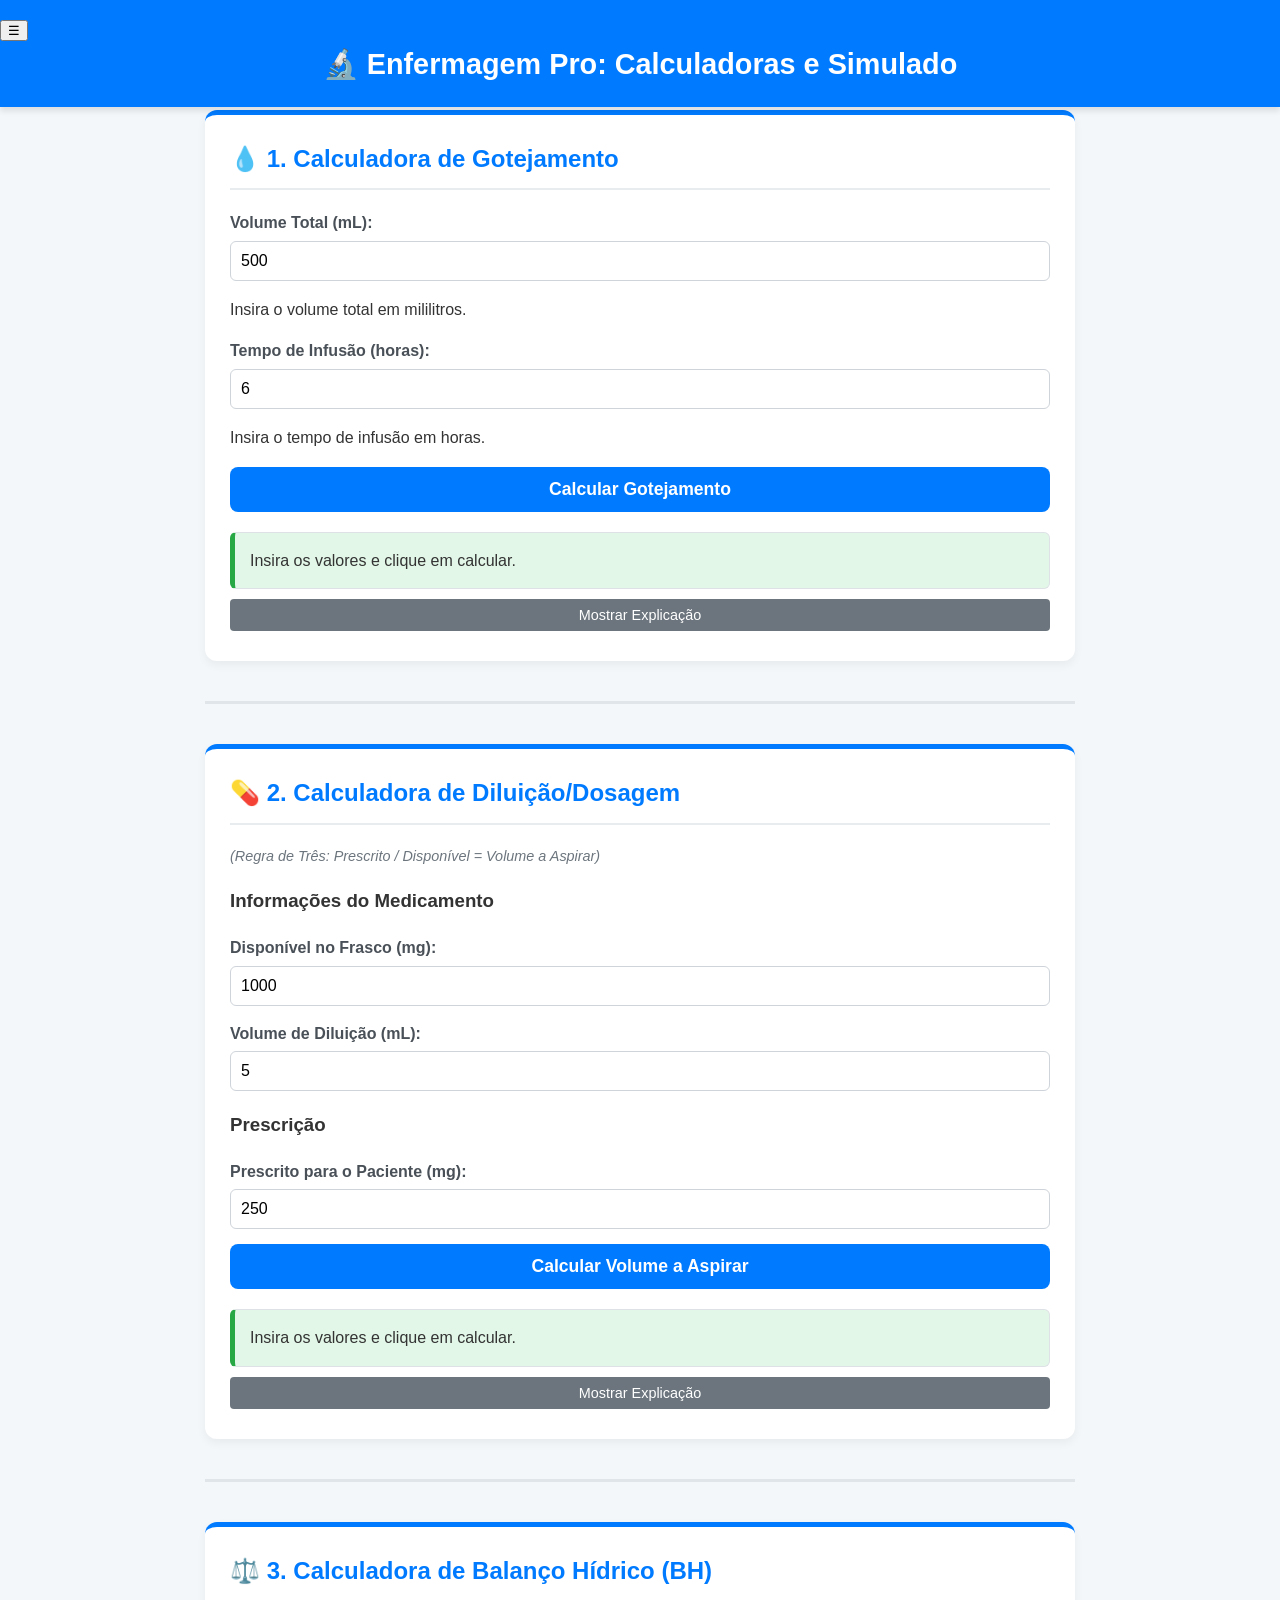
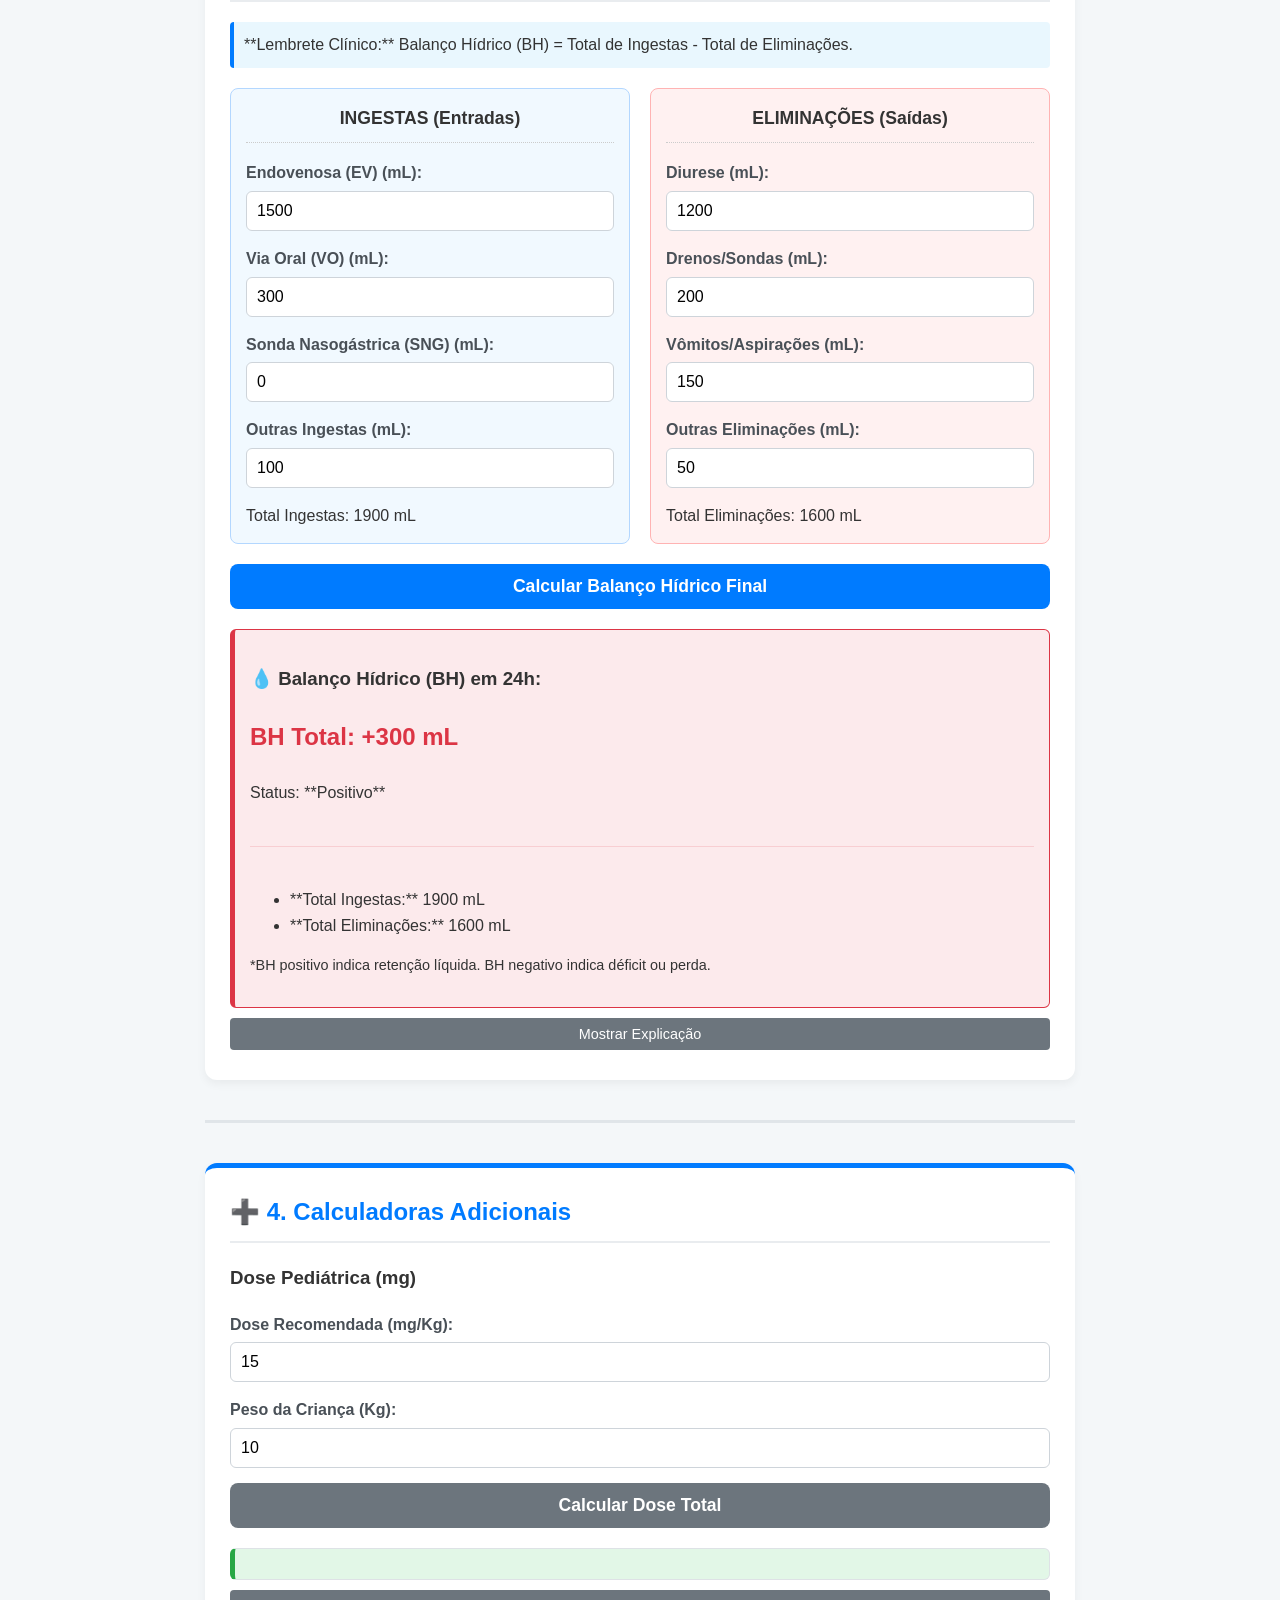
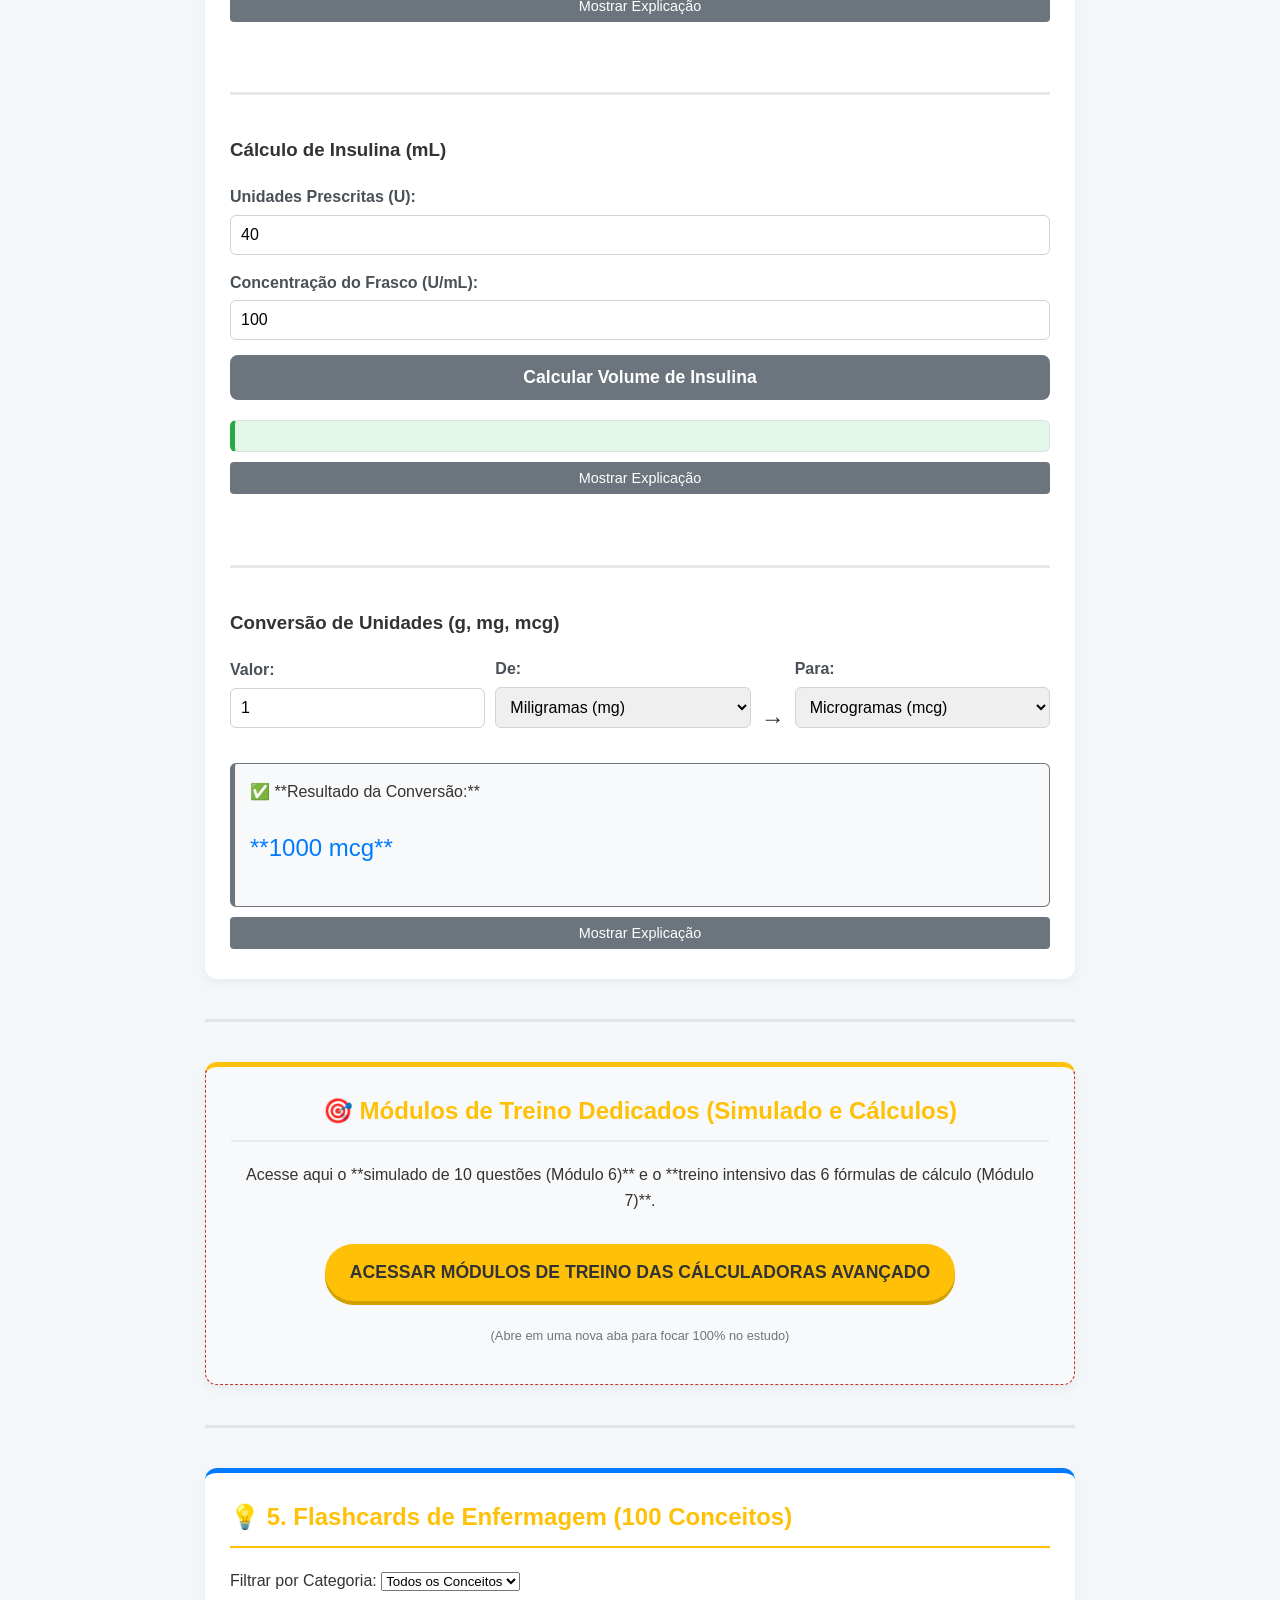
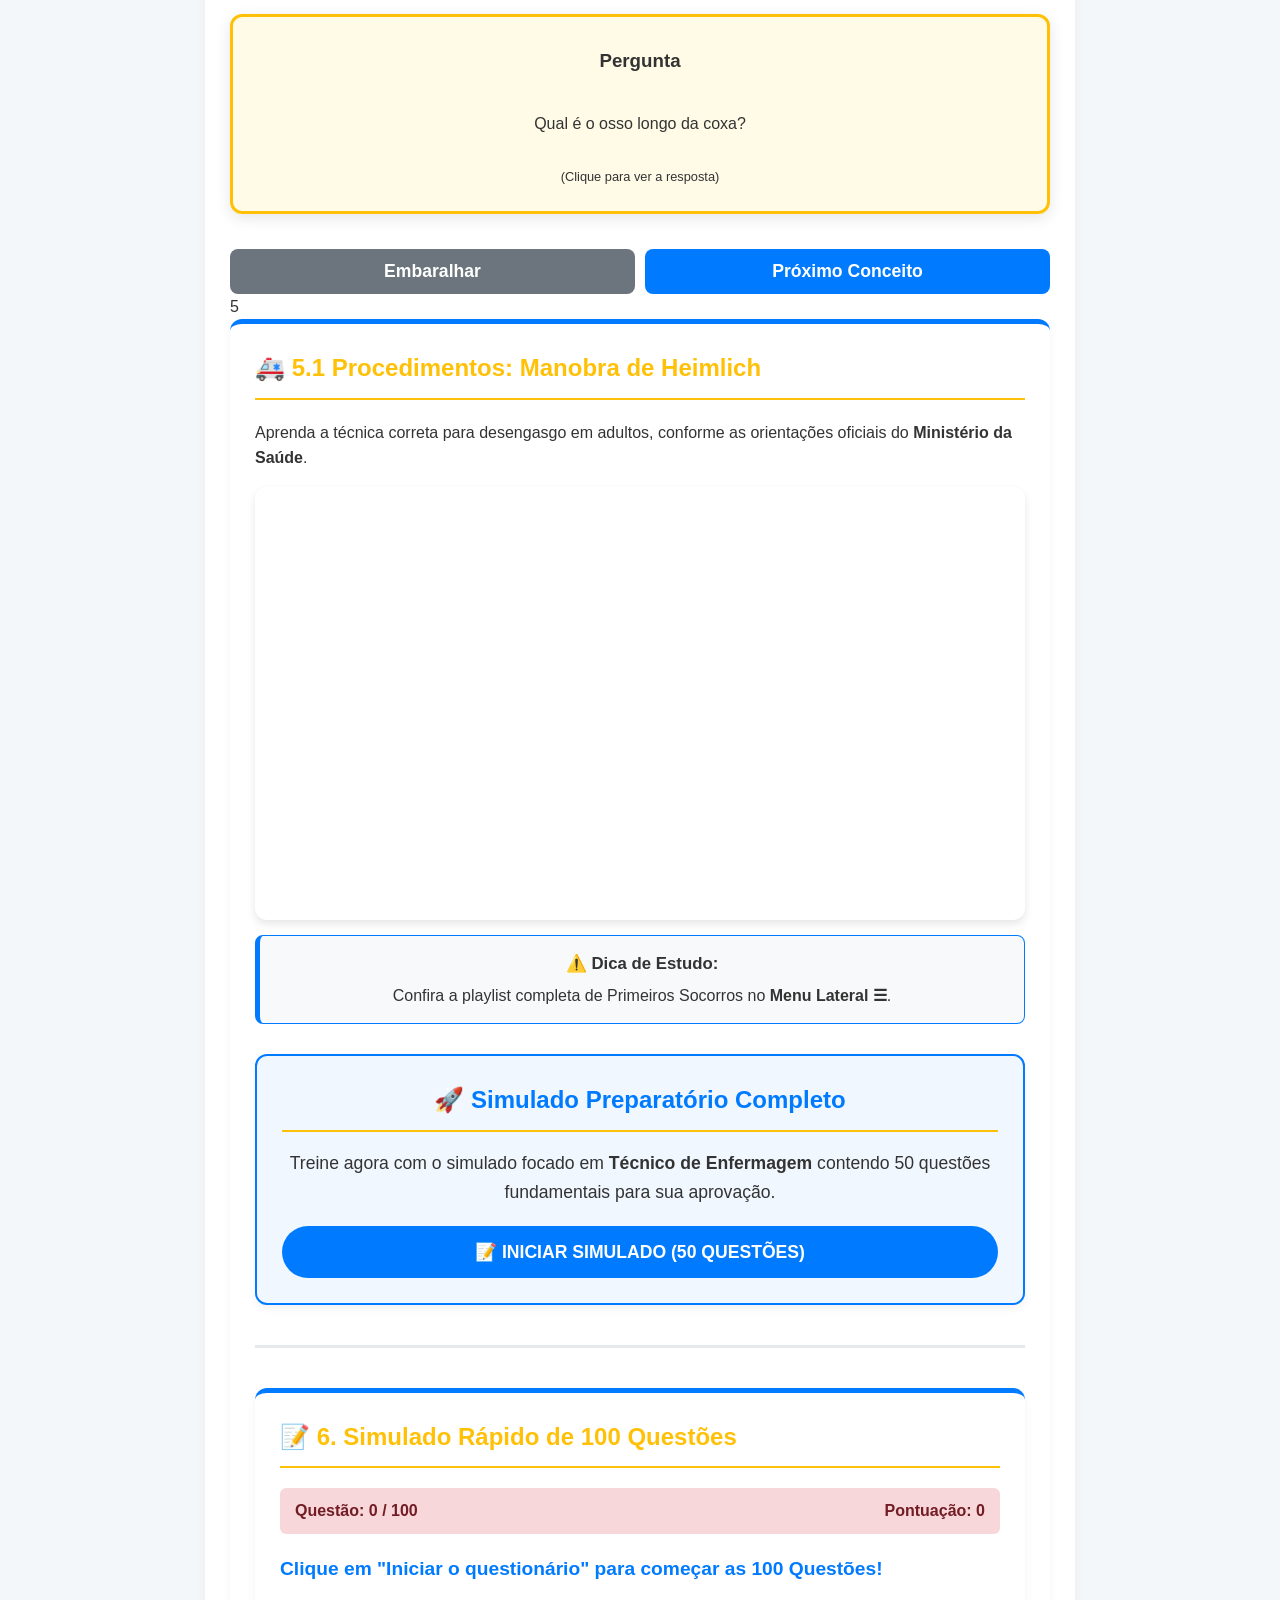
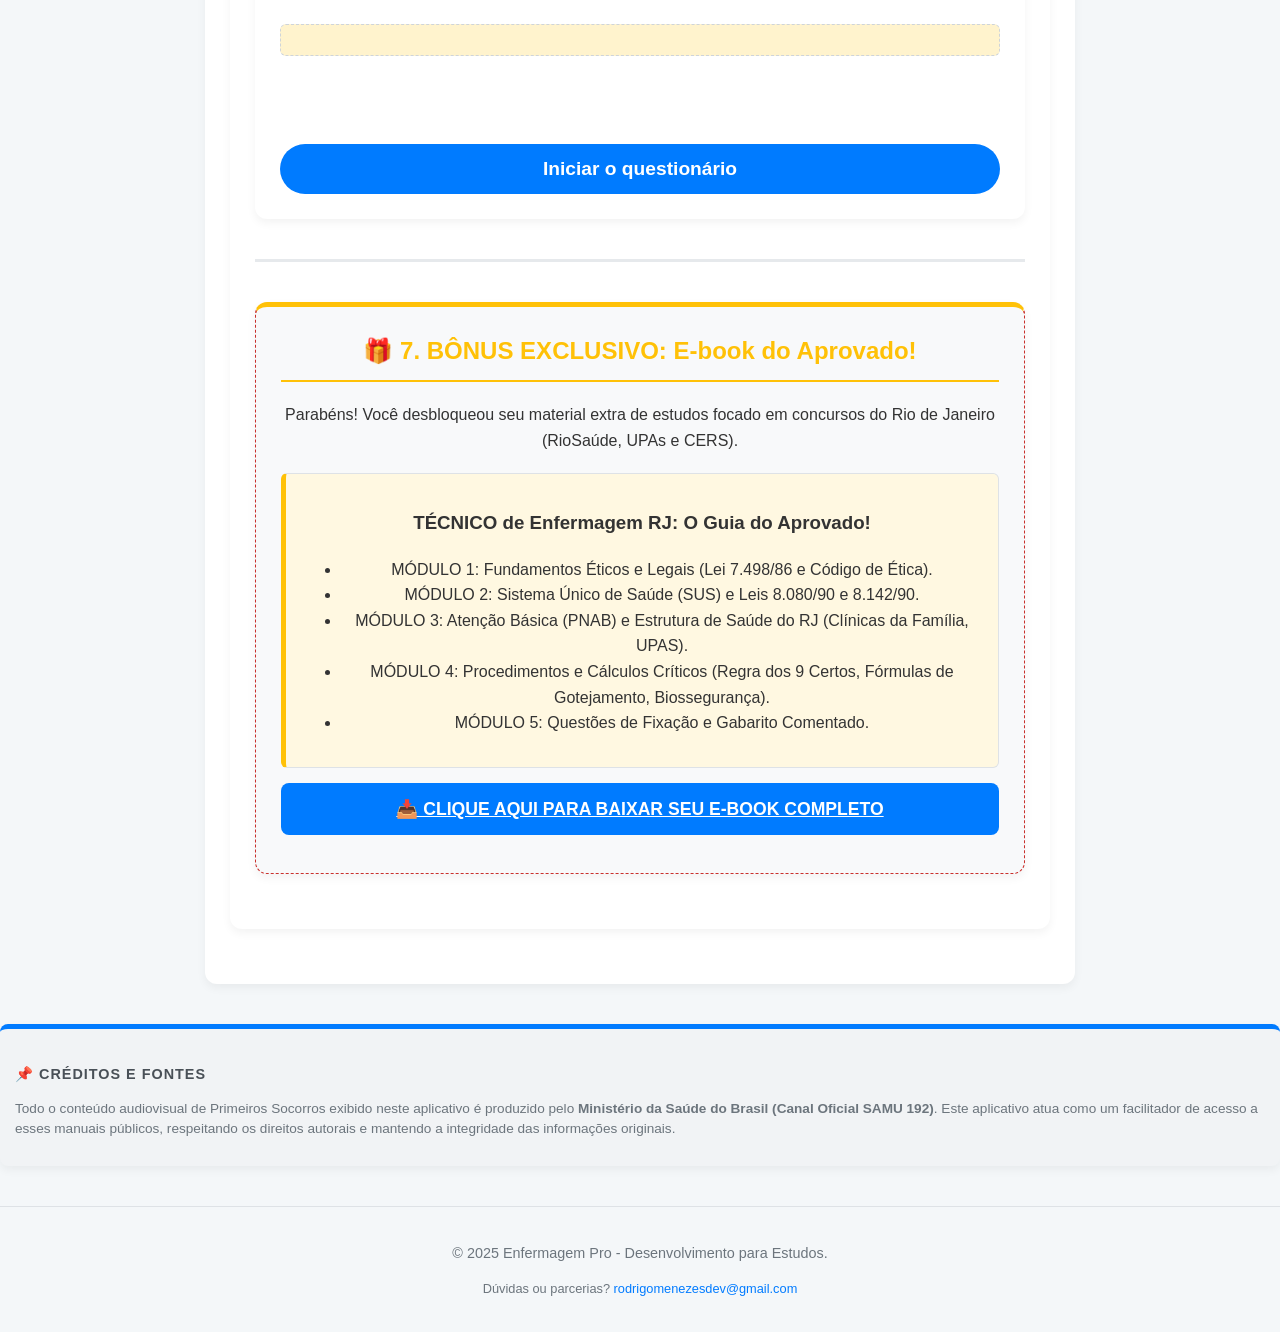
==== commit 65f37589: "Update print statement from 'Hello' to 'Goodbye'" ====
--- a/index.html
+++ b/index.html
@@ -8,15 +8,20 @@
     <link rel="manifest" href="manifest.json">
     <meta name="theme-color" content="#007bff">
 
-    <meta name="apple-mobile-web-app-capable" content="yes">
-    <meta name="apple-mobile-web-app-status-bar-style" content="black">
-    <meta name="apple-mobile-web-app-title" content="EnfPro">
-    <link rel="apple-touch-icon" href="img/ico-192.png">
-    
     <link rel="stylesheet" href="./style.css">
 </head>
-    
+
 <body>
+
+    <div id="saida-overlay" style="display: none; position: fixed; top: 0; left: 0; width: 100%; height: 100%; background-color: white; z-index: 9999; flex-direction: column; align-items: center; justify-content: center; transition: opacity 0.5s ease;">
+        <img src="img/ico-192.png" alt="Logo Enfermagem Pro" style="width: 120px; margin-bottom: 20px; animation: pulse 2s infinite;">
+        <h2 style="color: #007bff; font-family: sans-serif;">Até logo!</h2>
+        <p style="color: #666;">
+            Obrigado por estudar com o <strong>Enfermagem Pro</strong>.
+        </p>
+        <div style="margin-top: 20px; width: 40px; height: 40px; border: 4px solid #f3f3f3; border-top: 4px solid #007bff; border-radius: 50%; animation: spin 1s linear infinite;"></div>
+    </div>
+
 
     <header>
         <button id="menu-toggle" class="menu-toggle-button" aria-expanded="false" aria-controls="sidebar-menu" aria-label="Abrir Menu de Navegação">
@@ -43,425 +48,446 @@
                 <li class="menu-separator">Módulos de Estudo:</li>
                 <li><a href="#flashcards" onclick="closeSidebar(event)">💡 Flashcards de Enfermagem</a></li>
                 <li><a href="#simulado" onclick="closeSidebar(event)">📝 Simulado Rápido de 100 Questões</a></li>
-
+                <li><a href="#primeiros-socorros" onclick="closeSidebar(event)">🚑 Manobra de Heimlich</a></li>
+
+                <li class="menu-separator">📚 Vídeo-Aulas:</li>
                 <li>
-                    <a href="#simulado-50" onclick="closeSidebar(event)" style="color: #00d1ff; font-weight: bold;">
-                        🔥 NOVO: Simulado 50 Questões
+                    <a href="https://www.youtube.com/playlist?list=PL_rQTI99G4P_jN5s44ttOA_ZmbFpHMRQF" target="_blank" onclick="closeSidebar(event)">
+                        🚑 Playlist: Primeiros Socorros
                     </a>
                 </li>
 
-                <li class="menu-separator">Bônus:</li>
-                <li><a href="#acesso-simulados" onclick="closeSidebar(event)">🎯 Treino Avançado de Cálculos</a></li>
-                <li><a href="#bonus-ebook" onclick="closeSidebar(event)">🎁 E-book Guia do Aprovado</a></li>
-
-                <li class="logout-item">
-                    <a href="../index.html">
-                        🚪 Sair do Aplicativo
-                    </a>
-                </li>
-
-            </ul>
-        </nav>
-
-
-        <div id="overlay" class="overlay" onclick="toggleSidebar()"></div>
-
-        <h1>🔬 Enfermagem Pro: Calculadoras e Simulado</h1>
-    </header>
-
-    <main id="main-content" role="main">
-        <div class="container">
-
-            <section id="gotejamento" class="module-section" aria-labelledby="gotejamento-title">
-                <h2 id="gotejamento-title">💧 1. Calculadora de Gotejamento</h2>
+            </section>
+
+            <hr>
+
+            <li>
+                <a href="#simulado-50" onclick="closeSidebar(event)" style="color: #00d1ff; font-weight: bold;">
+                    🔥 NOVO: Simulado 50 Questões
+                </a>
+            </li>
+
+            <li class="menu-separator">Bônus:</li>
+            <li><a href="#acesso-simulados" onclick="closeSidebar(event)">🎯 Treino Avançado de Cálculos</a></li>
+            <li><a href="#bonus-ebook" onclick="closeSidebar(event)">🎁 E-book Guia do Aprovado</a></li>
+
+            <li class="logout-item">
+                <a href="#" onclick="executarSaida(event)">
+                    🚪 Sair do Aplicativo
+                </a>
+            </li>
+
+
+        </ul>
+    </nav>
+
+
+    <div id="overlay" class="overlay" onclick="toggleSidebar()"></div>
+
+    <h1>🔬 Enfermagem Pro: Calculadoras e Simulado</h1>
+</header>
+
+<main id="main-content" role="main">
+    <div class="container">
+
+        <section id="gotejamento" class="module-section" aria-labelledby="gotejamento-title">
+            <h2 id="gotejamento-title">💧 1. Calculadora de Gotejamento</h2>
+            <div class="input-group">
+                <label for="volume">Volume Total (mL):</label>
+                <input type="number" id="volume" value="500" placeholder="Ex: 500 mL" min="1" required aria-describedby="volume-hint">
+                <p id="volume-hint" class="visually-hidden">
+                    Insira o volume total em mililitros.
+                </p>
+            </div>
+            <div class="input-group">
+                <label for="tempo">Tempo de Infusão (horas):</label>
+                <input type="number" id="tempo" value="6" placeholder="Ex: 6 horas" min="1" required aria-describedby="tempo-hint">
+                <p id="tempo-hint" class="visually-hidden">
+                    Insira o tempo de infusão em horas.
+                </p>
+            </div>
+            <button class="button primary-button" onclick="calcularGotejamento()">Calcular Gotejamento</button>
+            <div id="resultado" class="result-box" role="status" aria-live="polite">
+                Insira os valores e clique em calcular.
+            </div>
+            <button class="explanation-toggle" onclick="toggleExplicacao('gotejamento')" aria-expanded="false" aria-controls="explicacao-gotejamento">
+                Mostrar Explicação
+            </button>
+            <div id="explicacao-gotejamento" class="explanation-box" style="display: none;">
+            </div>
+        </section>
+
+        <hr>
+
+        <section id="dosagem" class="module-section" aria-labelledby="dosagem-title">
+            <h2 id="dosagem-title">💊 2. Calculadora de Diluição/Dosagem</h2>
+            <p class="formula-info">
+                (Regra de Três: Prescrito / Disponível = Volume a Aspirar)
+            </p>
+
+            <h3>Informações do Medicamento</h3>
+            <div class="input-group">
+                <label for="disponivel_mg">Disponível no Frasco (mg):</label>
+                <input type="number" id="disponivel_mg" value="1000" placeholder="Ex: 1000 mg" min="0.1" required>
+            </div>
+            <div class="input-group">
+                <label for="disponivel_ml">Volume de Diluição (mL):</label>
+                <input type="number" id="disponivel_ml" value="5" placeholder="Ex: 5 mL" min="0.1" required>
+            </div>
+
+            <h3>Prescrição</h3>
+            <div class="input-group">
+                <label for="prescrito_mg">Prescrito para o Paciente (mg):</label>
+                <input type="number" id="prescrito_mg" value="250" placeholder="Ex: 250 mg" min="0.1" required>
+            </div>
+
+            <button class="button primary-button" onclick="calcularDosagem()">Calcular Volume a Aspirar</button>
+
+            <div id="resultado-dosagem" class="result-box" role="status" aria-live="polite">
+                Insira os valores e clique em calcular.
+            </div>
+            <button class="explanation-toggle" onclick="toggleExplicacao('dosagem')" aria-expanded="false" aria-controls="explicacao-dosagem">
+                Mostrar Explicação
+            </button>
+            <div id="explicacao-dosagem" class="explanation-box" style="display: none;">
+            </div>
+        </section>
+
+        <hr>
+
+        <section id="balanco-hidrico" class="module-section bh-section" aria-labelledby="bh-title">
+            <h2 id="bh-title">⚖️ 3. Calculadora de Balanço Hídrico (BH)</h2>
+            <p class="bh-example-box">
+                **Lembrete Clínico:** Balanço Hídrico (BH) = Total de Ingestas - Total de Eliminações.
+            </p>
+
+            <div class="bh-grid">
+
+                <div class="bh-column ingestas-column">
+                    <h3>INGESTAS (Entradas)</h3>
+                    <div class="input-group bh-next-question">
+                        <label for="ev">Endovenosa (EV) (mL):</label>
+                        <input type="number" id="ev" value="1500" placeholder="Ex: 1500 mL (Soro)" min="0" oninput="atualizarTotalIngestas()">
+                    </div>
+                    <div class="input-group">
+                        <label for="vo">Via Oral (VO) (mL):</label>
+                        <input type="number" id="vo" value="300" placeholder="Ex: 300 mL (Água/Chá)" min="0" oninput="atualizarTotalIngestas()">
+                    </div>
+                    <div class="input-group">
+                        <label for="sng">Sonda Nasogástrica (SNG) (mL):</label>
+                        <input type="number" id="sng" value="0" placeholder="Ex: 0 mL (Dieta)" min="0" oninput="atualizarTotalIngestas()">
+                    </div>
+                    <div class="input-group">
+                        <label for="outras_ingestas">Outras Ingestas (mL):</label>
+                        <input type="number" id="outras_ingestas" value="100" placeholder="Ex: 100 mL (Medicações)" min="0" oninput="atualizarTotalIngestas()">
+                    </div>
+                    <div id="total-ingestas-display" class="bh-total" role="status">
+                        Total Ingestas: 1900 mL
+                    </div>
+                </div>
+
+                <div class="bh-column eliminacoes-column">
+                    <h3>ELIMINAÇÕES (Saídas)</h3>
+                    <div class="input-group">
+                        <label for="diurese">Diurese (mL):</label>
+                        <input type="number" id="diurese" value="1200" placeholder="Ex: 1200 mL (Urina)" min="0" oninput="atualizarTotalEliminacoes()">
+                    </div>
+                    <div class="input-group">
+                        <label for="drenos">Drenos/Sondas (mL):</label>
+                        <input type="number" id="drenos" value="200" placeholder="Ex: 200 mL (Dreno de Tórax)" min="0" oninput="atualizarTotalEliminacoes()">
+                    </div>
+                    <div class="input-group">
+                        <label for="vomitos">Vômitos/Aspirações (mL):</label>
+                        <input type="number" id="vomitos" value="150" placeholder="Ex: 150 mL (Vômito)" min="0" oninput="atualizarTotalEliminacoes()">
+                    </div>
+                    <div class="input-group">
+                        <label for="outras_eliminacoes">Outras Eliminações (mL):</label>
+                        <input type="number" id="outras_eliminacoes" value="50" placeholder="Ex: 50 mL (Diarréia)" min="0" oninput="atualizarTotalEliminacoes()">
+                    </div>
+                    <div id="total-eliminacoes-display" class="bh-total" role="status">
+                        Total Eliminações: 1600 mL
+                    </div>
+                </div>
+            </div>
+
+            <button class="button primary-button bh-button" onclick="calcularBalançoHidrico()">Calcular Balanço Hídrico Final</button>
+            <div id="resultado-bh" class="result-box" role="status" aria-live="polite">
+                O Balanço Hídrico será exibido aqui.
+            </div>
+            <button class="explanation-toggle" onclick="toggleExplicacao('bh')" aria-expanded="false" aria-controls="explicacao-bh">
+                Mostrar Explicação
+            </button>
+            <div id="explicacao-bh" class="explanation-box" style="display: none;">
+            </div>
+        </section>
+
+        <hr>
+
+        <section id="adicionais" class="module-section" aria-labelledby="adicionais-title">
+            <h2 id="adicionais-title">➕ 4. Calculadoras Adicionais</h2>
+
+            <div id="adicionais-pediatrica">
+                <h3>Dose Pediátrica (mg)</h3>
                 <div class="input-group">
-                    <label for="volume">Volume Total (mL):</label>
-                    <input type="number" id="volume" value="500" placeholder="Ex: 500 mL" min="1" required aria-describedby="volume-hint">
-                    <p id="volume-hint" class="visually-hidden">
-                        Insira o volume total em mililitros.
-                    </p>
+                    <label for="dose-recomendada">Dose Recomendada (mg/Kg):</label>
+                    <input type="number" id="dose-recomendada" value="15" placeholder="Ex: 15 mg/Kg" min="0.1">
                 </div>
                 <div class="input-group">
-                    <label for="tempo">Tempo de Infusão (horas):</label>
-                    <input type="number" id="tempo" value="6" placeholder="Ex: 6 horas" min="1" required aria-describedby="tempo-hint">
-                    <p id="tempo-hint" class="visually-hidden">
-                        Insira o tempo de infusão em horas.
-                    </p>
-                </div>
-                <button class="button primary-button" onclick="calcularGotejamento()">Calcular Gotejamento</button>
-                <div id="resultado" class="result-box" role="status" aria-live="polite">
-                    Insira os valores e clique em calcular.
-                </div>
-                <button class="explanation-toggle" onclick="toggleExplicacao('gotejamento')" aria-expanded="false" aria-controls="explicacao-gotejamento">
+                    <label for="peso-crianca">Peso da Criança (Kg):</label>
+                    <input type="number" id="peso-crianca" value="10" placeholder="Ex: 10 Kg" min="0.1">
+                </div>
+                <button class="button control-button" onclick="calcularDosePediatrica()">Calcular Dose Total</button>
+                <div id="resultado-pediatrica" class="result-box" role="status" aria-live="polite"></div>
+                <button class="explanation-toggle" onclick="toggleExplicacao('pediatrica')" aria-expanded="false" aria-controls="explicacao-pediatrica">
                     Mostrar Explicação
                 </button>
-                <div id="explicacao-gotejamento" class="explanation-box" style="display: none;">
-                </div>
-            </section>
-
+                <div id="explicacao-pediatrica" class="explanation-box" style="display: none;">
+                </div>
+            </div>
+
+            <br>
             <hr>
 
-            <section id="dosagem" class="module-section" aria-labelledby="dosagem-title">
-                <h2 id="dosagem-title">💊 2. Calculadora de Diluição/Dosagem</h2>
-                <p class="formula-info">
-                    (Regra de Três: Prescrito / Disponível = Volume a Aspirar)
-                </p>
-
-                <h3>Informações do Medicamento</h3>
+            <div id="adicionais-insulina">
+                <h3>Cálculo de Insulina (mL)</h3>
                 <div class="input-group">
-                    <label for="disponivel_mg">Disponível no Frasco (mg):</label>
-                    <input type="number" id="disponivel_mg" value="1000" placeholder="Ex: 1000 mg" min="0.1" required>
+                    <label for="unidades-prescritas">Unidades Prescritas (U):</label>
+                    <input type="number" id="unidades-prescritas" value="40" placeholder="Ex: 40 U" min="1">
                 </div>
                 <div class="input-group">
-                    <label for="disponivel_ml">Volume de Diluição (mL):</label>
-                    <input type="number" id="disponivel_ml" value="5" placeholder="Ex: 5 mL" min="0.1" required>
-                </div>
-
-                <h3>Prescrição</h3>
-                <div class="input-group">
-                    <label for="prescrito_mg">Prescrito para o Paciente (mg):</label>
-                    <input type="number" id="prescrito_mg" value="250" placeholder="Ex: 250 mg" min="0.1" required>
-                </div>
-
-                <button class="button primary-button" onclick="calcularDosagem()">Calcular Volume a Aspirar</button>
-
-                <div id="resultado-dosagem" class="result-box" role="status" aria-live="polite">
-                    Insira os valores e clique em calcular.
-                </div>
-                <button class="explanation-toggle" onclick="toggleExplicacao('dosagem')" aria-expanded="false" aria-controls="explicacao-dosagem">
+                    <label for="unidades-ml">Concentração do Frasco (U/mL):</label>
+                    <input type="number" id="unidades-ml" value="100" placeholder="Ex: 100 U/mL (padrão)" min="1">
+                </div>
+                <button class="button control-button" onclick="calcularInsulina()">Calcular Volume de Insulina</button>
+                <div id="resultado-insulina" class="result-box" role="status" aria-live="polite"></div>
+                <button class="explanation-toggle" onclick="toggleExplicacao('insulina')" aria-expanded="false" aria-controls="explicacao-insulina">
                     Mostrar Explicação
                 </button>
-                <div id="explicacao-dosagem" class="explanation-box" style="display: none;">
-                </div>
-            </section>
-
+                <div id="explicacao-insulina" class="explanation-box" style="display: none;">
+                </div>
+            </div>
+
+            <br>
             <hr>
 
-            <section id="balanco-hidrico" class="module-section bh-section" aria-labelledby="bh-title">
-                <h2 id="bh-title">⚖️ 3. Calculadora de Balanço Hídrico (BH)</h2>
-                <p class="bh-example-box">
-                    **Lembrete Clínico:** Balanço Hídrico (BH) = Total de Ingestas - Total de Eliminações.
-                </p>
-
-                <div class="bh-grid">
-
-                    <div class="bh-column ingestas-column">
-                        <h3>INGESTAS (Entradas)</h3>
-                        <div class="input-group bh-next-question">
-                            <label for="ev">Endovenosa (EV) (mL):</label>
-                            <input type="number" id="ev" value="1500" placeholder="Ex: 1500 mL (Soro)" min="0" oninput="atualizarTotalIngestas()">
-                        </div>
-                        <div class="input-group">
-                            <label for="vo">Via Oral (VO) (mL):</label>
-                            <input type="number" id="vo" value="300" placeholder="Ex: 300 mL (Água/Chá)" min="0" oninput="atualizarTotalIngestas()">
-                        </div>
-                        <div class="input-group">
-                            <label for="sng">Sonda Nasogástrica (SNG) (mL):</label>
-                            <input type="number" id="sng" value="0" placeholder="Ex: 0 mL (Dieta)" min="0" oninput="atualizarTotalIngestas()">
-                        </div>
-                        <div class="input-group">
-                            <label for="outras_ingestas">Outras Ingestas (mL):</label>
-                            <input type="number" id="outras_ingestas" value="100" placeholder="Ex: 100 mL (Medicações)" min="0" oninput="atualizarTotalIngestas()">
-                        </div>
-                        <div id="total-ingestas-display" class="bh-total" role="status">
-                            Total Ingestas: 1900 mL
-                        </div>
-                    </div>
-
-                    <div class="bh-column eliminacoes-column">
-                        <h3>ELIMINAÇÕES (Saídas)</h3>
-                        <div class="input-group">
-                            <label for="diurese">Diurese (mL):</label>
-                            <input type="number" id="diurese" value="1200" placeholder="Ex: 1200 mL (Urina)" min="0" oninput="atualizarTotalEliminacoes()">
-                        </div>
-                        <div class="input-group">
-                            <label for="drenos">Drenos/Sondas (mL):</label>
-                            <input type="number" id="drenos" value="200" placeholder="Ex: 200 mL (Dreno de Tórax)" min="0" oninput="atualizarTotalEliminacoes()">
-                        </div>
-                        <div class="input-group">
-                            <label for="vomitos">Vômitos/Aspirações (mL):</label>
-                            <input type="number" id="vomitos" value="150" placeholder="Ex: 150 mL (Vômito)" min="0" oninput="atualizarTotalEliminacoes()">
-                        </div>
-                        <div class="input-group">
-                            <label for="outras_eliminacoes">Outras Eliminações (mL):</label>
-                            <input type="number" id="outras_eliminacoes" value="50" placeholder="Ex: 50 mL (Diarréia)" min="0" oninput="atualizarTotalEliminacoes()">
-                        </div>
-                        <div id="total-eliminacoes-display" class="bh-total" role="status">
-                            Total Eliminações: 1600 mL
-                        </div>
-                    </div>
-                </div>
-
-                <button class="button primary-button bh-button" onclick="calcularBalançoHidrico()">Calcular Balanço Hídrico Final</button>
-                <div id="resultado-bh" class="result-box" role="status" aria-live="polite">
-                    O Balanço Hídrico será exibido aqui.
-                </div>
-                <button class="explanation-toggle" onclick="toggleExplicacao('bh')" aria-expanded="false" aria-controls="explicacao-bh">
+            <div id="adicionais-conversao">
+                <h3>Conversão de Unidades (g, mg, mcg)</h3>
+                <div class="conversion-row">
+                    <div class="input-group conversion-group">
+                        <label for="valor-converter">Valor:</label>
+                        <input type="number" id="valor-converter" value="1" placeholder="Ex: 1.5" min="0.001" oninput="converterUnidades()">
+                    </div>
+                    <div class="input-group conversion-group">
+                        <label for="unidade-origem">De:</label>
+                        <select id="unidade-origem" onchange="converterUnidades()">
+                            <option value="g">Gramas (g)</option>
+                            <option value="mg" selected>Miligramas (mg)</option>
+                            <option value="mcg">Microgramas (mcg)</option>
+                        </select>
+                    </div>
+                    <span class="conversion-arrow" aria-hidden="true">→</span>
+                    <div class="input-group conversion-group">
+                        <label for="unidade-destino">Para:</label>
+                        <select id="unidade-destino" onchange="converterUnidades()">
+                            <option value="g">Gramas (g)</option>
+                            <option value="mg">Miligramas (mg)</option>
+                            <option value="mcg" selected>Microgramas (mcg)</option>
+                        </select>
+                    </div>
+                </div>
+                <div id="resultado-conversao" class="result-box" role="status" aria-live="polite"></div>
+                <button class="explanation-toggle" onclick="toggleExplicacao('conversao')" aria-expanded="false" aria-controls="explicacao-conversao">
                     Mostrar Explicação
                 </button>
-                <div id="explicacao-bh" class="explanation-box" style="display: none;">
-                </div>
-            </section>
-
-            <hr>
-
-            <section id="adicionais" class="module-section" aria-labelledby="adicionais-title">
-                <h2 id="adicionais-title">➕ 4. Calculadoras Adicionais</h2>
-
-                <div id="adicionais-pediatrica">
-                    <h3>Dose Pediátrica (mg)</h3>
-                    <div class="input-group">
-                        <label for="dose-recomendada">Dose Recomendada (mg/Kg):</label>
-                        <input type="number" id="dose-recomendada" value="15" placeholder="Ex: 15 mg/Kg" min="0.1">
-                    </div>
-                    <div class="input-group">
-                        <label for="peso-crianca">Peso da Criança (Kg):</label>
-                        <input type="number" id="peso-crianca" value="10" placeholder="Ex: 10 Kg" min="0.1">
-                    </div>
-                    <button class="button control-button" onclick="calcularDosePediatrica()">Calcular Dose Total</button>
-                    <div id="resultado-pediatrica" class="result-box" role="status" aria-live="polite"></div>
-                    <button class="explanation-toggle" onclick="toggleExplicacao('pediatrica')" aria-expanded="false" aria-controls="explicacao-pediatrica">
-                        Mostrar Explicação
-                    </button>
-                    <div id="explicacao-pediatrica" class="explanation-box" style="display: none;">
-                    </div>
-                </div>
-
-                <br>
+                <div id="explicacao-conversao" class="explanation-box" style="display: none;">
+                </div>
+            </div>
+        </section>
+
+        <hr>
+
+        <section id="acesso-simulados" class="module-section bonus-module" aria-labelledby="treino-title">
+            <h2 id="treino-title">🎯 Módulos de Treino Dedicados (Simulado e Cálculos)</h2>
+            <p class="module-description">
+                Acesse aqui o **simulado de 10 questões (Módulo 6)** e o **treino intensivo das 6 fórmulas de cálculo (Módulo 7)**.
+            </p>
+
+            <a href="simulado/index.html" target="_blank" rel="noopener noreferrer" class="button primary-button bonus-button">
+                ACESSAR MÓDULOS DE TREINO DAS CÁLCULADORAS
+                AVANÇADO
+            </a>
+            <p class="small-text-hint">
+                (Abre em uma nova aba para focar 100% no estudo)
+            </p>
+        </section>
+
+        <hr>
+
+        <section id="flashcards" class="module-section flashcard-section" aria-labelledby="flashcards-title">
+            <h2 id="flashcards-title">💡 5. Flashcards de Enfermagem (100 Conceitos)</h2>
+
+            <div class="card-filter-group">
+                <label for="card-category">Filtrar por Categoria:</label>
+                <select id="card-category" onchange="filtrarCards(this.value)" aria-label="Filtrar Flashcards por Categoria">
+                    <option value="Todos os Conceitos">Todos os Conceitos</option>
+                    <option value="Anatomia/Fisiologia">Anatomia/Fisiologia</option>
+                    <option value="Patologia">Patologia</option>
+                    <option value="Sinais Vitais">Sinais Vitais</option>
+                    <option value="Terminologia">Terminologia</option>
+                    <option value="Farmacologia">Farmacologia</option>
+                    <option value="Procedimentos">Procedimentos</option>
+                    <option value="Fundamentos">Fundamentos</option>
+                    <option value="SUS/Legislação">SUS/Legislação</option>
+                    <option value="Biossegurança">Biossegurança</option>
+                </select>
+            </div>
+
+            <div id="flashcard-wrapper" onclick="virarCard()" role="button" tabindex="0" aria-label="Flashcard: Clique para ver a resposta ou voltar">
+                <div id="flashcard" class="flashcard-box">
+                    <div class="card-face card-front">
+                        <h3>Pergunta</h3>
+                        <p id="card-question">
+                            Carregando...
+                        </p>
+                        <p class="card-hint">
+                            (Clique para ver a resposta)
+                        </p>
+                    </div>
+                    <div class="card-face card-back">
+                        <h3>Resposta</h3>
+                        <p id="card-answer">
+                            Carregando...
+                        </p>
+                        <p class="card-hint">
+                            (Clique para voltar)
+                        </p>
+                    </div>
+                </div>
+            </div>
+
+            <div class="flashcard-controls">
+                <button class="button control-button" onclick="embaralhar()">Embaralhar</button>
+                <button class="button primary-button" onclick="proximoCard(event)">Próximo Conceito</button>
+            </div>
+
+            5                <section id="primeiros-socorros" class="module-section" aria-labelledby="socorros-title">
+                <h2 id="socorros-title">🚑 5.1 Procedimentos: Manobra de Heimlich</h2>
+                <p class="module-description">
+                    Aprenda a técnica correta para desengasgo em adultos, conforme as orientações oficiais do <strong>Ministério da Saúde</strong>.
+                </p>
+
+                <div class="video-container" style="position: relative; padding-bottom: 56.25%; height: 0; overflow: hidden; border-radius: 12px; box-shadow: 0 4px 8px rgba(0,0,0,0.1);">
+                    <iframe
+                        style="position: absolute; top: 0; left: 0; width: 100%; height: 100%; border: 0;"
+                        src="https://www.youtube.com/embed/PyMq2iDMEkI"
+                        title="Manobra de Heimlich - Ministério da Saúde"
+                        allow="accelerometer; autoplay; clipboard-write; encrypted-media; gyroscope; picture-in-picture"
+                        allowfullscreen>
+                    </iframe>
+                </div>
+
+                <div style="margin-top: 15px; padding: 15px; background-color: #f8f9fa; border: 1px solid #007bff; border-left: 5px solid #007bff; border-radius: 8px; color: #333; text-align: center;">
+                    <p style="margin: 0; font-size: 1.05em;">
+                        ⚠️ <strong>Dica de Estudo:</strong>
+                    </p>
+                    <p style="margin: 5px 0 0 0;">
+                        Confira a playlist completa de Primeiros Socorros no <strong>Menu Lateral ☰</strong>.
+                    </p>
+                </div>
+
+                <section id="simulado-50" class="module-section" style="background-color: #f0f7ff; border: 2px solid #007bff; border-radius: 12px; padding: 25px; text-align: center; margin: 30px 0;">
+                    <h2 style="color: #007bff; margin-bottom: 15px;">🚀 Simulado Preparatório Completo</h2>
+                    <p style="font-size: 1.1em; color: #333; margin-bottom: 20px;">
+                        Treine agora com o simulado focado em <strong>Técnico de Enfermagem</strong> contendo 50 questões fundamentais para sua aprovação.
+                    </p>
+
+                    <a href="simulado-tec/404.html"
+                        class="button primary-button"
+                        style="text-decoration: none; border-radius: 30px;">
+                        📝 INICIAR SIMULADO (50 QUESTÕES)
+                    </a>
+
+                </section>
+
                 <hr>
 
-                <div id="adicionais-insulina">
-                    <h3>Cálculo de Insulina (mL)</h3>
-                    <div class="input-group">
-                        <label for="unidades-prescritas">Unidades Prescritas (U):</label>
-                        <input type="number" id="unidades-prescritas" value="40" placeholder="Ex: 40 U" min="1">
-                    </div>
-                    <div class="input-group">
-                        <label for="unidades-ml">Concentração do Frasco (U/mL):</label>
-                        <input type="number" id="unidades-ml" value="100" placeholder="Ex: 100 U/mL (padrão)" min="1">
-                    </div>
-                    <button class="button control-button" onclick="calcularInsulina()">Calcular Volume de Insulina</button>
-                    <div id="resultado-insulina" class="result-box" role="status" aria-live="polite"></div>
-                    <button class="explanation-toggle" onclick="toggleExplicacao('insulina')" aria-expanded="false" aria-controls="explicacao-insulina">
-                        Mostrar Explicação
-                    </button>
-                    <div id="explicacao-insulina" class="explanation-box" style="display: none;">
-                    </div>
-                </div>
-
-                <br>
+                <section id="simulado" class="module-section quiz-container" aria-labelledby="simulado-title">
+                    <h2 id="simulado-title">📝 6. Simulado Rápido de 100 Questões</h2>
+
+                    <div class="quiz-status" role="status" aria-live="polite">
+                        <span>Questão: <span id="current-question-index">0</span> / <span id="total-questions">100</span></span>
+                        <span>Pontuação: <span id="score">0</span></span>
+                    </div>
+
+                    <div id="question-area">
+                        <p id="question-text" class="question-title">
+                            Clique em Iniciar Simulado!
+                        </p>
+
+                        <div id="options-container" class="options-grid" role="radiogroup" aria-label="Opções de Resposta">
+                        </div>
+
+                        <div id="feedback-message" class="feedback-box" role="alert" aria-live="assertive">
+                        </div>
+                    </div>
+
+                    <div class="quiz-controls">
+                        <button id="end-quiz-button" class="button control-button" style="display:none;" disabled>
+                            Encerrar Simulado
+                        </button>
+                        <button id="next-question-button" class="button primary-button" onclick="startQuiz()">
+                            Iniciar Simulado
+                        </button>
+                    </div>
+                </section>
+
                 <hr>
 
-                <div id="adicionais-conversao">
-                    <h3>Conversão de Unidades (g, mg, mcg)</h3>
-                    <div class="conversion-row">
-                        <div class="input-group conversion-group">
-                            <label for="valor-converter">Valor:</label>
-                            <input type="number" id="valor-converter" value="1" placeholder="Ex: 1.5" min="0.001" oninput="converterUnidades()">
-                        </div>
-                        <div class="input-group conversion-group">
-                            <label for="unidade-origem">De:</label>
-                            <select id="unidade-origem" onchange="converterUnidades()">
-                                <option value="g">Gramas (g)</option>
-                                <option value="mg" selected>Miligramas (mg)</option>
-                                <option value="mcg">Microgramas (mcg)</option>
-                            </select>
-                        </div>
-                        <span class="conversion-arrow" aria-hidden="true">→</span>
-                        <div class="input-group conversion-group">
-                            <label for="unidade-destino">Para:</label>
-                            <select id="unidade-destino" onchange="converterUnidades()">
-                                <option value="g">Gramas (g)</option>
-                                <option value="mg">Miligramas (mg)</option>
-                                <option value="mcg" selected>Microgramas (mcg)</option>
-                            </select>
-                        </div>
-                    </div>
-                    <div id="resultado-conversao" class="result-box" role="status" aria-live="polite"></div>
-                    <button class="explanation-toggle" onclick="toggleExplicacao('conversao')" aria-expanded="false" aria-controls="explicacao-conversao">
-                        Mostrar Explicação
-                    </button>
-                    <div id="explicacao-conversao" class="explanation-box" style="display: none;">
-                    </div>
-                </div>
-            </section>
-
-            <hr>
-
-            <section id="acesso-simulados" class="module-section bonus-module" aria-labelledby="treino-title">
-                <h2 id="treino-title">🎯 Módulos de Treino Dedicados (Simulado e Cálculos)</h2>
-                <p class="module-description">
-                    Acesse aqui o **simulado de 10 questões (Módulo 6)** e o **treino intensivo das 6 fórmulas de cálculo (Módulo 7)**.
-                </p>
-
-                <a href="simulado/index.html" target="_blank" rel="noopener noreferrer" class="button primary-button bonus-button">
-                    ACESSAR MÓDULOS DE TREINO DAS CÁLCULADORAS
-                    AVANÇADO
-                </a>
-                <p class="small-text-hint">
-                    (Abre em uma nova aba para focar 100% no estudo)
-                </p>
-            </section>
-
-            <hr>
-
-            <section id="flashcards" class="module-section flashcard-section" aria-labelledby="flashcards-title">
-                <h2 id="flashcards-title">💡 5. Flashcards de Enfermagem (100 Conceitos)</h2>
-
-                <div class="card-filter-group">
-                    <label for="card-category">Filtrar por Categoria:</label>
-                    <select id="card-category" onchange="filtrarCards(this.value)" aria-label="Filtrar Flashcards por Categoria">
-                        <option value="Todos os Conceitos">Todos os Conceitos</option>
-                        <option value="Anatomia/Fisiologia">Anatomia/Fisiologia</option>
-                        <option value="Patologia">Patologia</option>
-                        <option value="Sinais Vitais">Sinais Vitais</option>
-                        <option value="Terminologia">Terminologia</option>
-                        <option value="Farmacologia">Farmacologia</option>
-                        <option value="Procedimentos">Procedimentos</option>
-                        <option value="Fundamentos">Fundamentos</option>
-                        <option value="SUS/Legislação">SUS/Legislação</option>
-                        <option value="Biossegurança">Biossegurança</option>
-                    </select>
-                </div>
-
-                <div id="flashcard-wrapper" onclick="virarCard()" role="button" tabindex="0" aria-label="Flashcard: Clique para ver a resposta ou voltar">
-                    <div id="flashcard" class="flashcard-box">
-                        <div class="card-face card-front">
-                            <h3>Pergunta</h3>
-                            <p id="card-question">
-                                Carregando...
-                            </p>
-                            <p class="card-hint">
-                                (Clique para ver a resposta)
-                            </p>
-                        </div>
-                        <div class="card-face card-back">
-                            <h3>Resposta</h3>
-                            <p id="card-answer">
-                                Carregando...
-                            </p>
-                            <p class="card-hint">
-                                (Clique para voltar)
-                            </p>
-                        </div>
-                    </div>
-                </div>
-
-                <div class="flashcard-controls">
-                    <button class="button control-button" onclick="embaralhar()">Embaralhar</button>
-                    <button class="button primary-button" onclick="proximoCard(event)">Próximo Conceito</button>
-                </div>
-            </section>
-
-            <section id="videos-aula" class="module-section" style="background-color: #e3f2fd; border-left: 5px solid #007bff;">
-                <h2 id="videos-title">🎥 5.1 Vídeos de Treinamento Técnico</h2>
-                <p>Acesse demonstrações práticas de manobras e procedimentos.</p>
-                
-                <div style="text-align: center; padding: 15px;">
-                    <a href="intent:#Intent;component=com.rodrigomenezes.enfermagempro/.VideoPlayerActivity;end" 
-                       class="button primary-button" 
-                       style="text-decoration: none; display: inline-block; background-color: #28a745;">
-                        ▶️ ASSISTIR: MANOBRA DE HEIMLICH
+                <section id="bonus-ebook" class="module-section bonus-module" aria-labelledby="ebook-title">
+                    <h2 id="ebook-title">🎁 7. BÔNUS EXCLUSIVO: E-book do Aprovado!</h2>
+                    <p>
+                        Parabéns! Você desbloqueou seu material extra de estudos focado em concursos do Rio de Janeiro (RioSaúde, UPAs e CERS).
+                    </p>
+                    <div class="result-box ebook-box">
+                        <h3>TÉCNICO de Enfermagem RJ: O Guia do Aprovado!</h3>
+                        <ul>
+                            <li>MÓDULO 1: Fundamentos Éticos e Legais (Lei 7.498/86 e Código de Ética).</li>
+                            <li>MÓDULO 2: Sistema Único de Saúde (SUS) e Leis 8.080/90 e 8.142/90.</li>
+                            <li>MÓDULO 3: Atenção Básica (PNAB) e Estrutura de Saúde do RJ (Clínicas da Família, UPAS).</li>
+                            <li>MÓDULO 4: Procedimentos e Cálculos Críticos (Regra dos 9 Certos, Fórmulas de Gotejamento, Biossegurança).</li>
+                            <li>MÓDULO 5: Questões de Fixação e Gabarito Comentado.</li>
+                        </ul>
+                    </div>
+                    <a href="img/ebook01.pdf" target="_blank" rel="noopener noreferrer" class="button primary-button bonus button">
+                        📥 CLIQUE AQUI PARA BAIXAR SEU
+                        E-BOOK COMPLETO
                     </a>
-                </div>
-            </section>
-            
-            <hr>
-
-            <section id="simulado-50" class="module-section" style="background-color: #f0f7ff; border: 2px solid #007bff; border-radius: 12px; padding: 25px; text-align: center; margin: 30px 0;">
-                <h2 style="color: #007bff; margin-bottom: 15px;">🚀 Simulado Preparatório Completo</h2>
-                <p style="font-size: 1.1em; color: #333; margin-bottom: 20px;">
-                    Treine agora com o simulado focado em <strong>Técnico de Enfermagem</strong> contendo 50 questões fundamentais para sua aprovação.
-                </p>
-
-                <a href="simulado-tec/index.html"
-                    class="button primary-button"
-                    style="text-decoration: none; border-radius: 30px;">
-                    📝 INICIAR SIMULADO (50 QUESTÕES)
-                </a>
-
-
-                <p class="small-text-hint">
-                    *Este link abrirá em uma nova aba do seu navegador.
-                </p>
-            </section>
-
-            <hr>
-
-            <section id="simulado" class="module-section quiz-container" aria-labelledby="simulado-title">
-                <h2 id="simulado-title">📝 6. Simulado Rápido de 100 Questões</h2>
-
-                <div class="quiz-status" role="status" aria-live="polite">
-                    <span>Questão: <span id="current-question-index">0</span> / <span id="total-questions">100</span></span>
-                    <span>Pontuação: <span id="score">0</span></span>
-                </div>
-
-                <div id="question-area">
-                    <p id="question-text" class="question-title">
-                        Clique em Iniciar Simulado!
+                    <p class="small-text-hint">
                     </p>
-
-                    <div id="options-container" class="options-grid" role="radiogroup" aria-label="Opções de Resposta">
-                    </div>
-
-                    <div id="feedback-message" class="feedback-box" role="alert" aria-live="assertive">
-                    </div>
-                </div>
-
-                <div class="quiz-controls">
-                    <button id="end-quiz-button" class="button control-button" style="display:none;" disabled>
-                        Encerrar Simulado
-                    </button>
-                    <button id="next-question-button" class="button primary-button" onclick="startQuiz()">
-                        Iniciar Simulado
-                    </button>
-                </div>
-            </section>
-
-            <hr>
-
-            <section id="bonus-ebook" class="module-section bonus-module" aria-labelledby="ebook-title">
-                <h2 id="ebook-title">🎁 7. BÔNUS EXCLUSIVO: E-book do Aprovado!</h2>
-                <p>
-                    Parabéns! Você desbloqueou seu material extra de estudos focado em concursos do Rio de Janeiro (RioSaúde, UPAs e CERS).
-                </p>
-                <div class="result-box ebook-box">
-                    <h3>TÉCNICO de Enfermagem RJ: O Guia do Aprovado!</h3>
-                    <ul>
-                        <li>MÓDULO 1: Fundamentos Éticos e Legais (Lei 7.498/86 e Código de Ética).</li>
-                        <li>MÓDULO 2: Sistema Único de Saúde (SUS) e Leis 8.080/90 e 8.142/90.</li>
-                        <li>MÓDULO 3: Atenção Básica (PNAB) e Estrutura de Saúde do RJ (Clínicas da Família, UPAS).</li>
-                        <li>MÓDULO 4: Procedimentos e Cálculos Críticos (Regra dos 9 Certos, Fórmulas de Gotejamento, Biossegurança).</li>
-                        <li>MÓDULO 5: Questões de Fixação e Gabarito Comentado.</li>
-                    </ul>
-                </div>
-                <a href="img/ebook01.pdf" target="_blank" rel="noopener noreferrer" class="button primary-button bonus button">
-                    📥 CLIQUE AQUI PARA BAIXAR SEU
-                    E-BOOK COMPLETO
-                </a>
-                <p class="small-text-hint">
-                </p>
-            </section>
-
-        </div>
-    </main>
-
-    <footer>
-        <p>
-            &copy; 2025 Enfermagem Pro - Desenvolvimento para Estudos.
-        </p>
-    </footer>
-    <script>
-  if ('serviceWorker' in navigator) {
-    window.addEventListener('load', () => {
-      navigator.serviceWorker.register('/sw.js')          
-        .then(reg => console.log('Service Worker registrado com sucesso!', reg))
-        .catch(err => console.error('Falha ao registrar Service Worker:', err));
-    });
-  }
-</script>
-        
-<script src="./script.js"></script>
-    
-</body>
+                </section>
+
+            </div>
+        </main>
+        <section class="module-section" style="background-color: #f1f3f5; border-radius: 8px; padding: 15px; margin-top: 40px;">
+            <h4 style="color: #495057; margin-bottom: 8px; font-size: 0.9rem; text-transform: uppercase; letter-spacing: 1px;">
+                📌 Créditos e Fontes
+            </h4>
+            <p style="font-size: 0.85rem; color: #6c757d; line-height: 1.4;">
+                Todo o conteúdo audiovisual de Primeiros Socorros exibido neste aplicativo é produzido pelo <strong>Ministério da Saúde do Brasil (Canal Oficial SAMU 192)</strong>.
+                Este aplicativo atua como um facilitador de acesso a esses manuais públicos, respeitando os direitos autorais e mantendo a integridade das informações originais.
+            </p>
+        </section>
+
+        <footer>
+            <p>
+                &copy; 2025 Enfermagem Pro - Desenvolvimento para Estudos.
+            </p>
+            <p style="font-size: 0.8rem; margin-top: 5px;">
+                Dúvidas ou parcerias? <a href="mailto:rodrigomenezesdev@gmail.com" style="color: #007bff; text-decoration: none;">rodrigomenezesdev@gmail.com</a>
+            </p>
+        </footer>
+
+        <script src="./script.js"></script>
+
+    </body>
 </html>
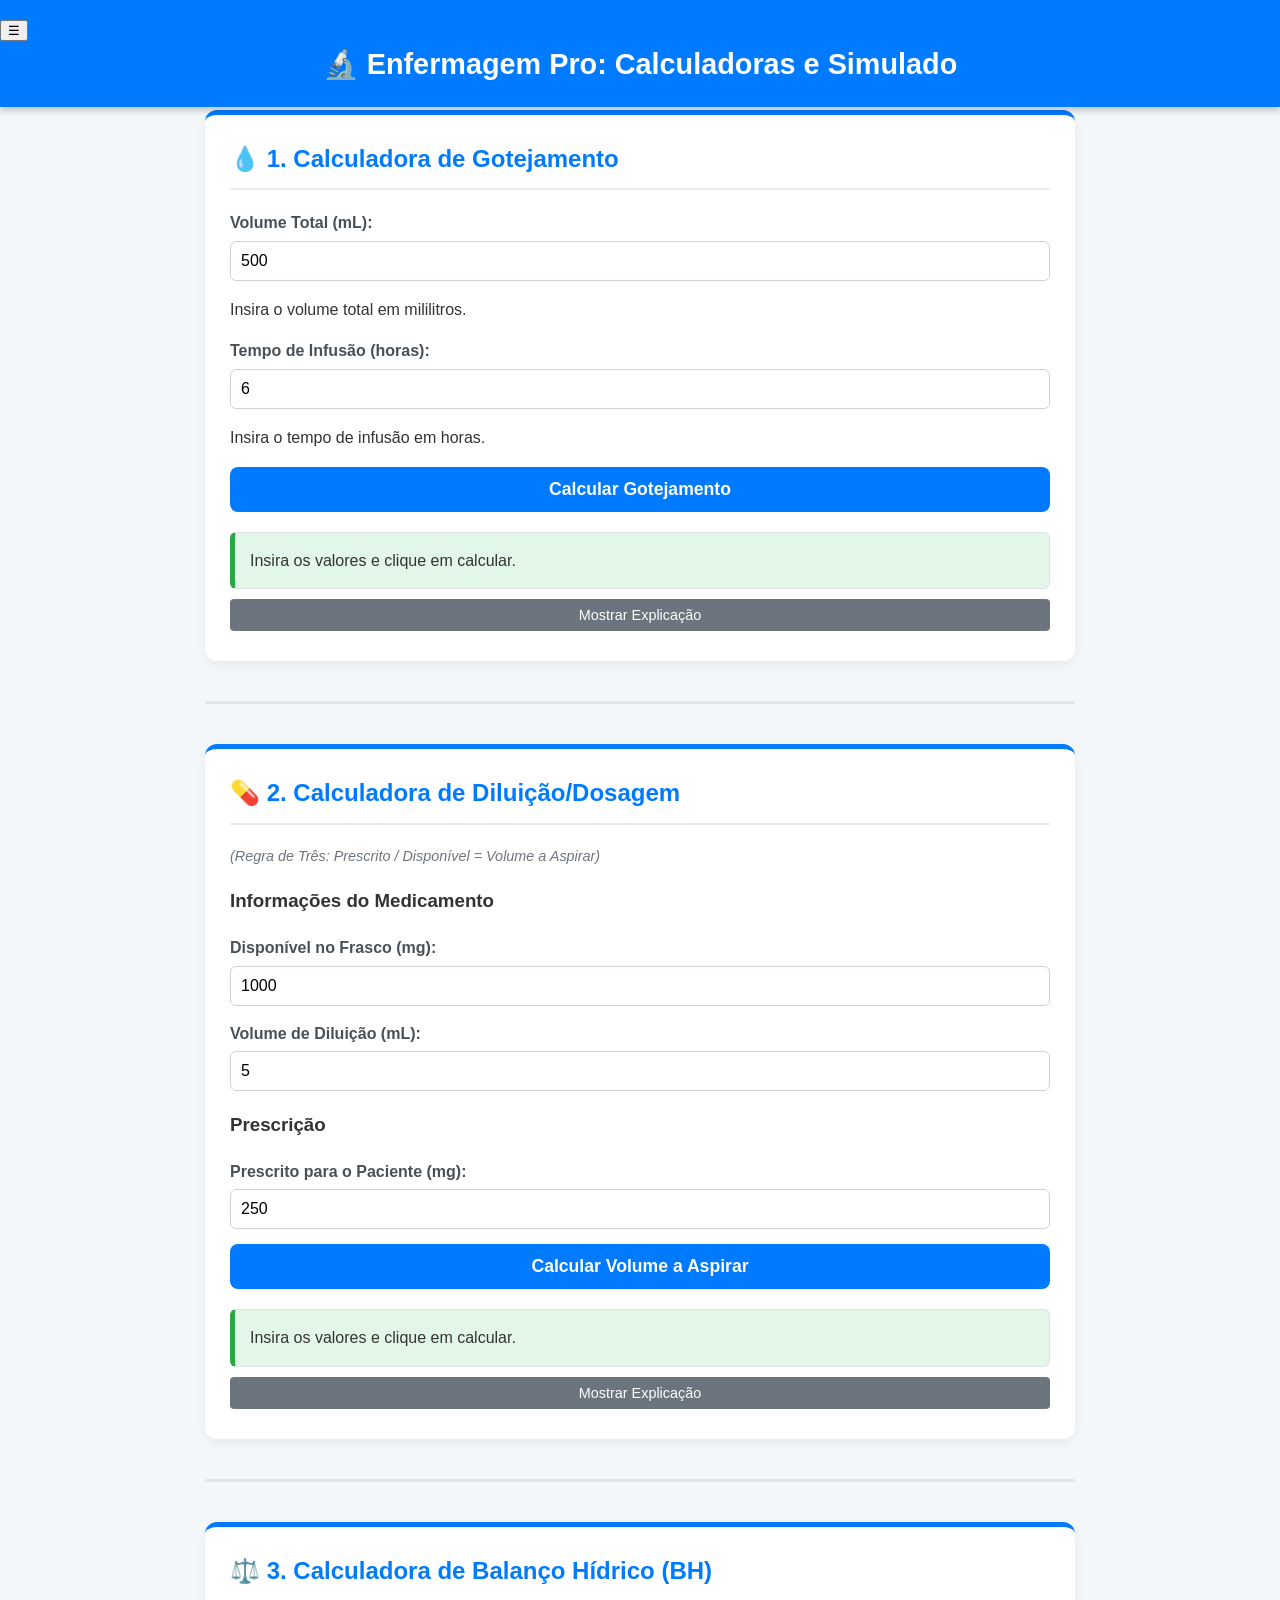
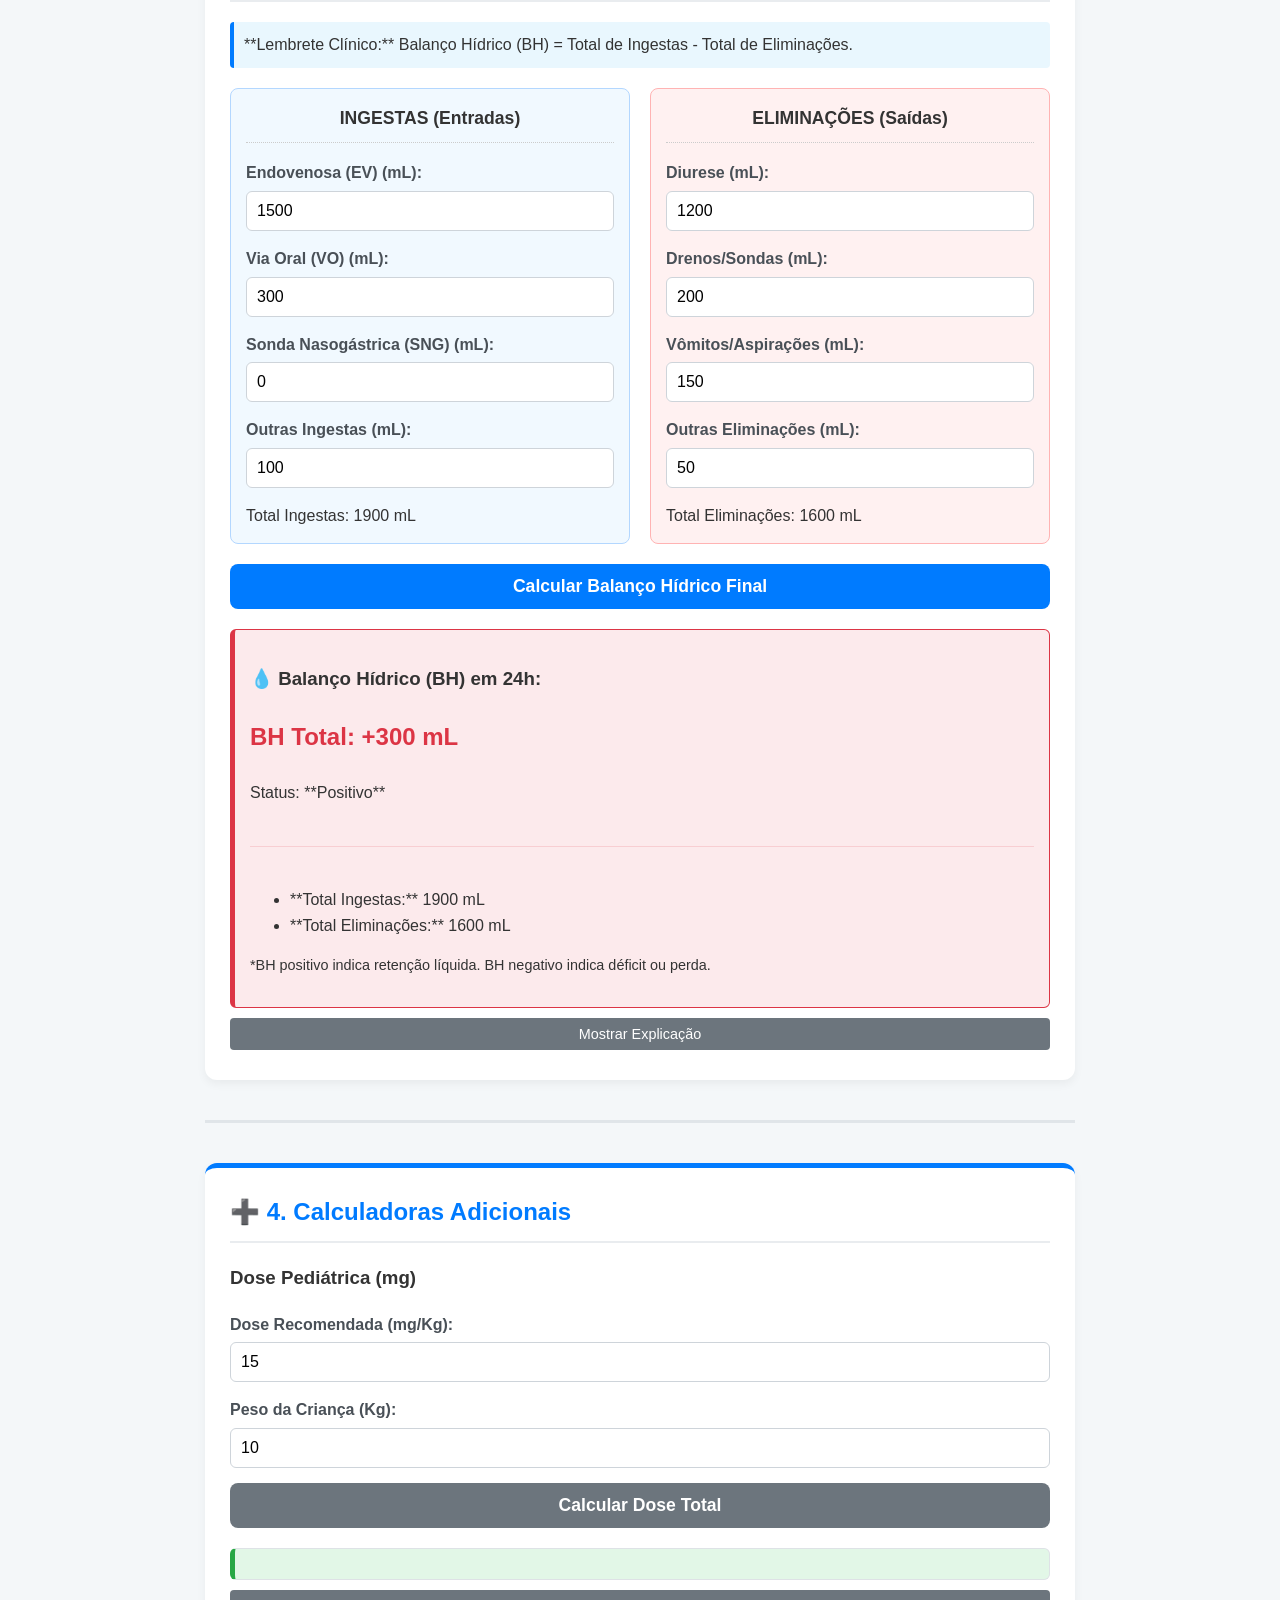
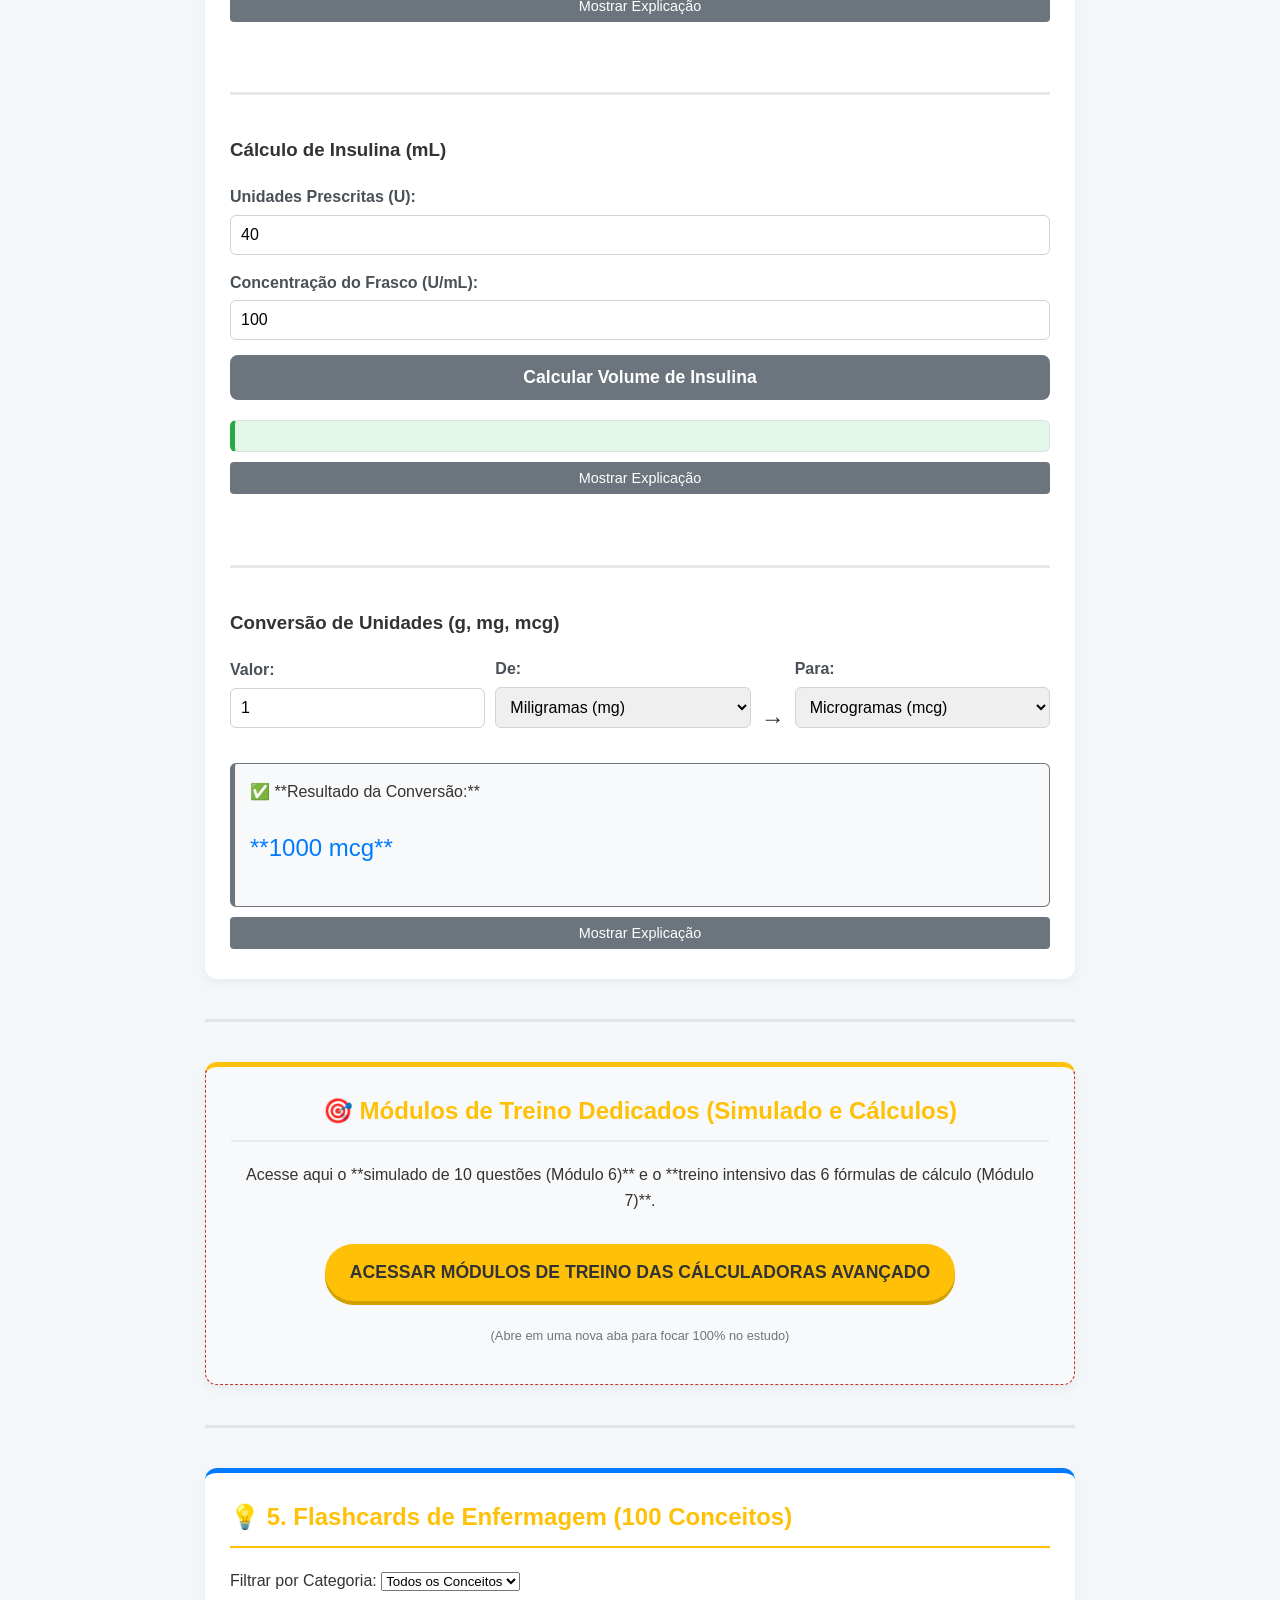
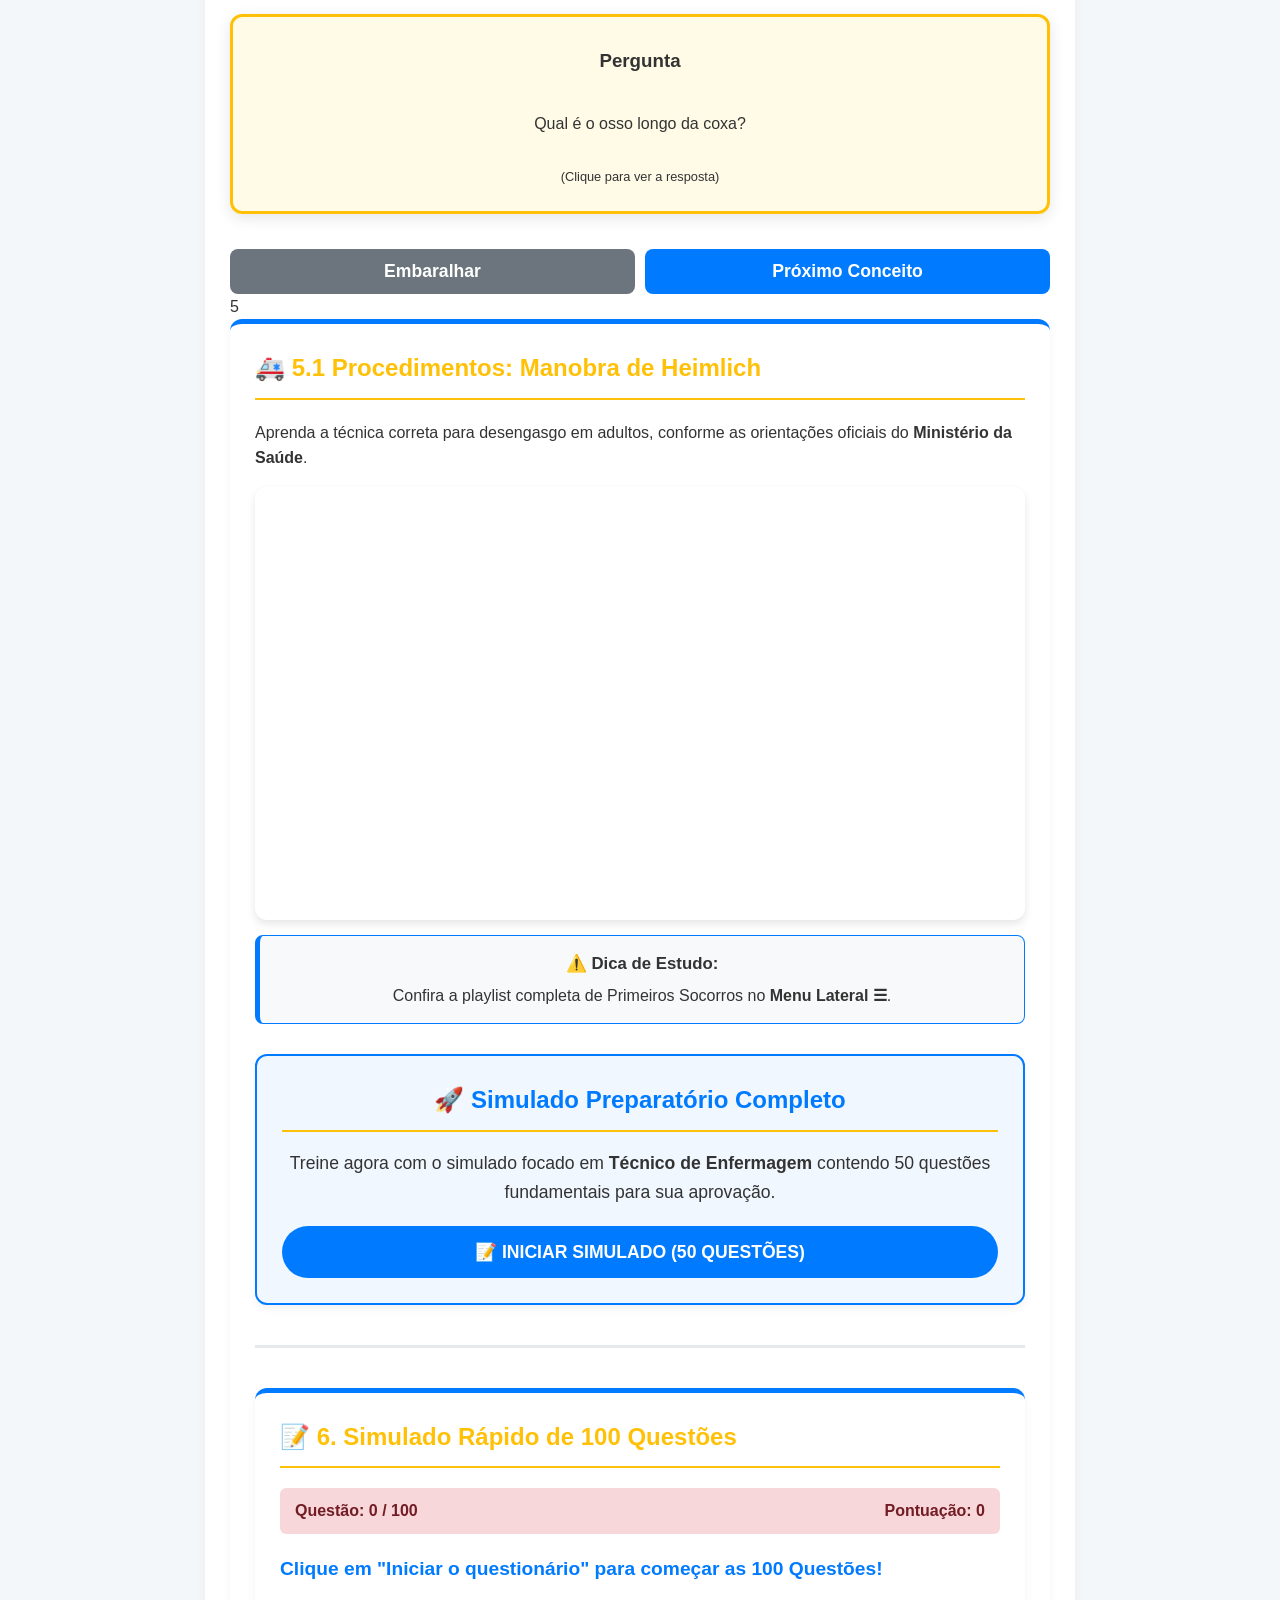
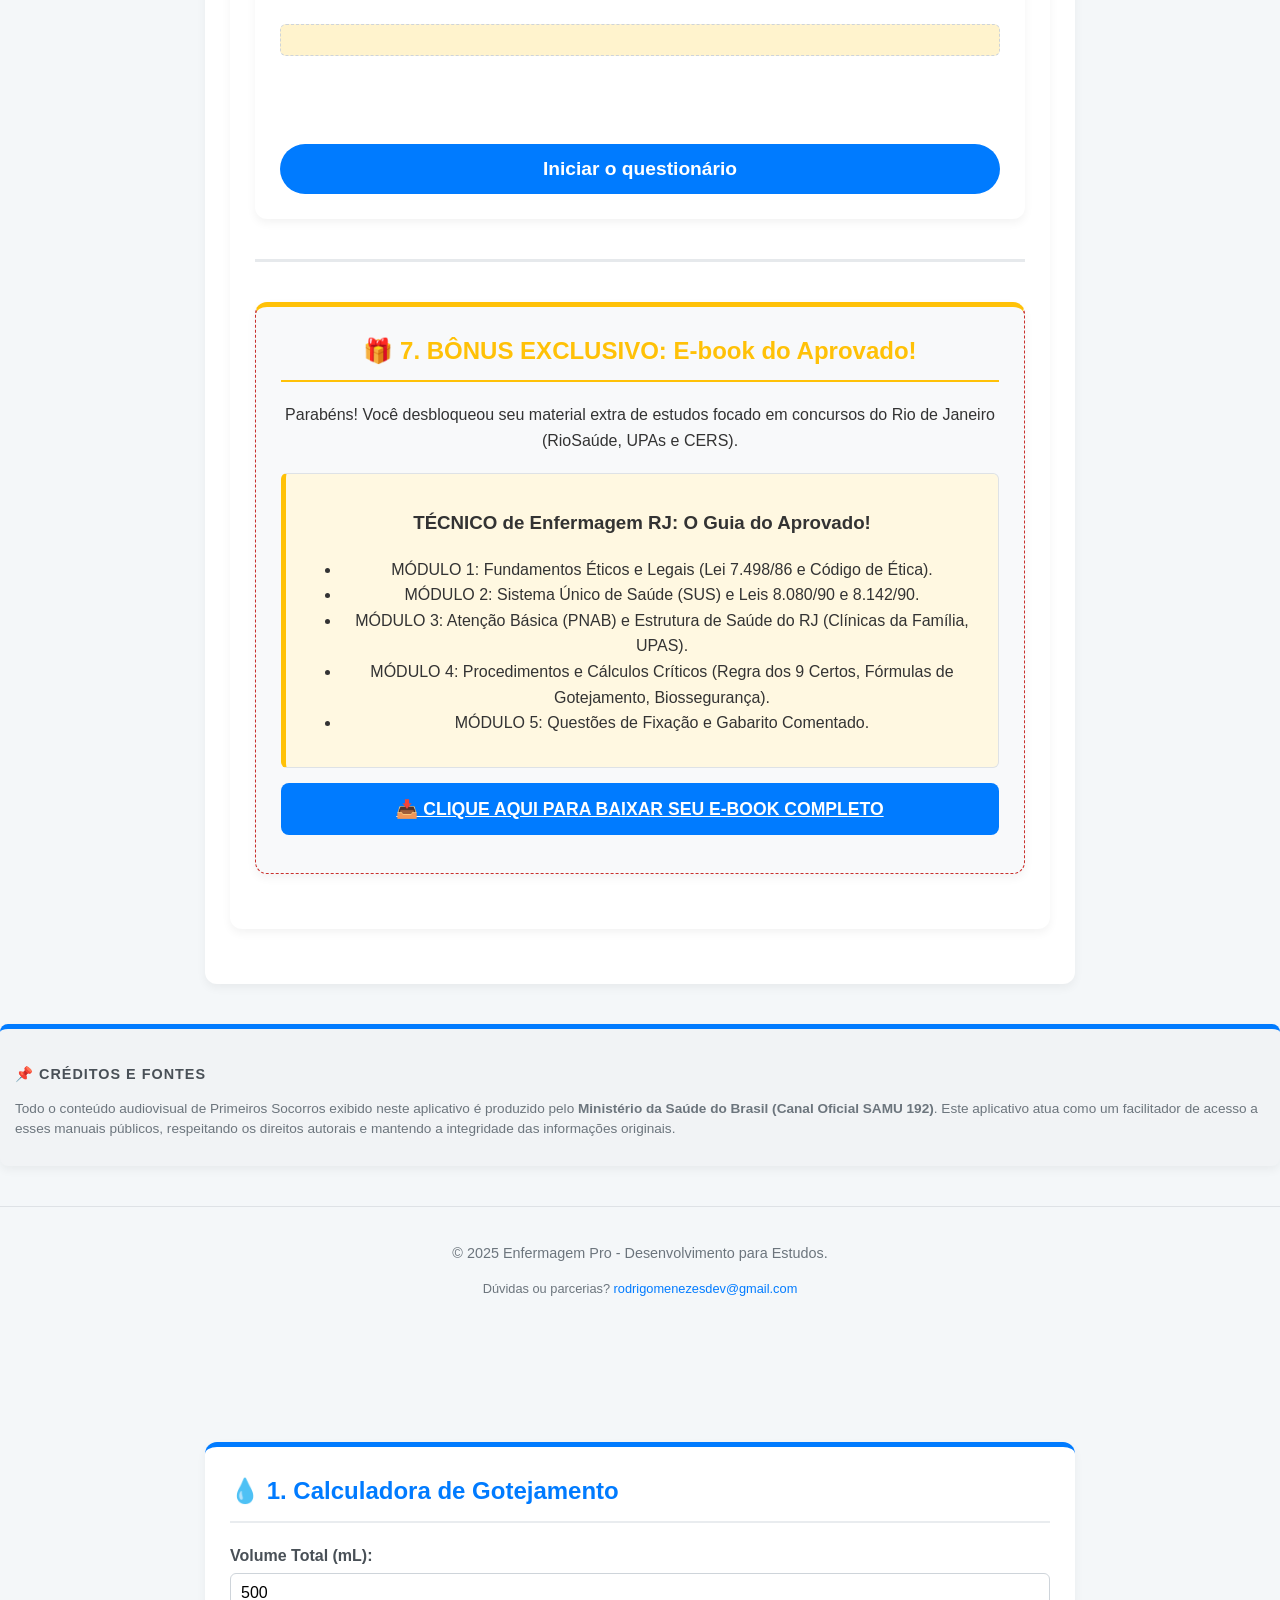
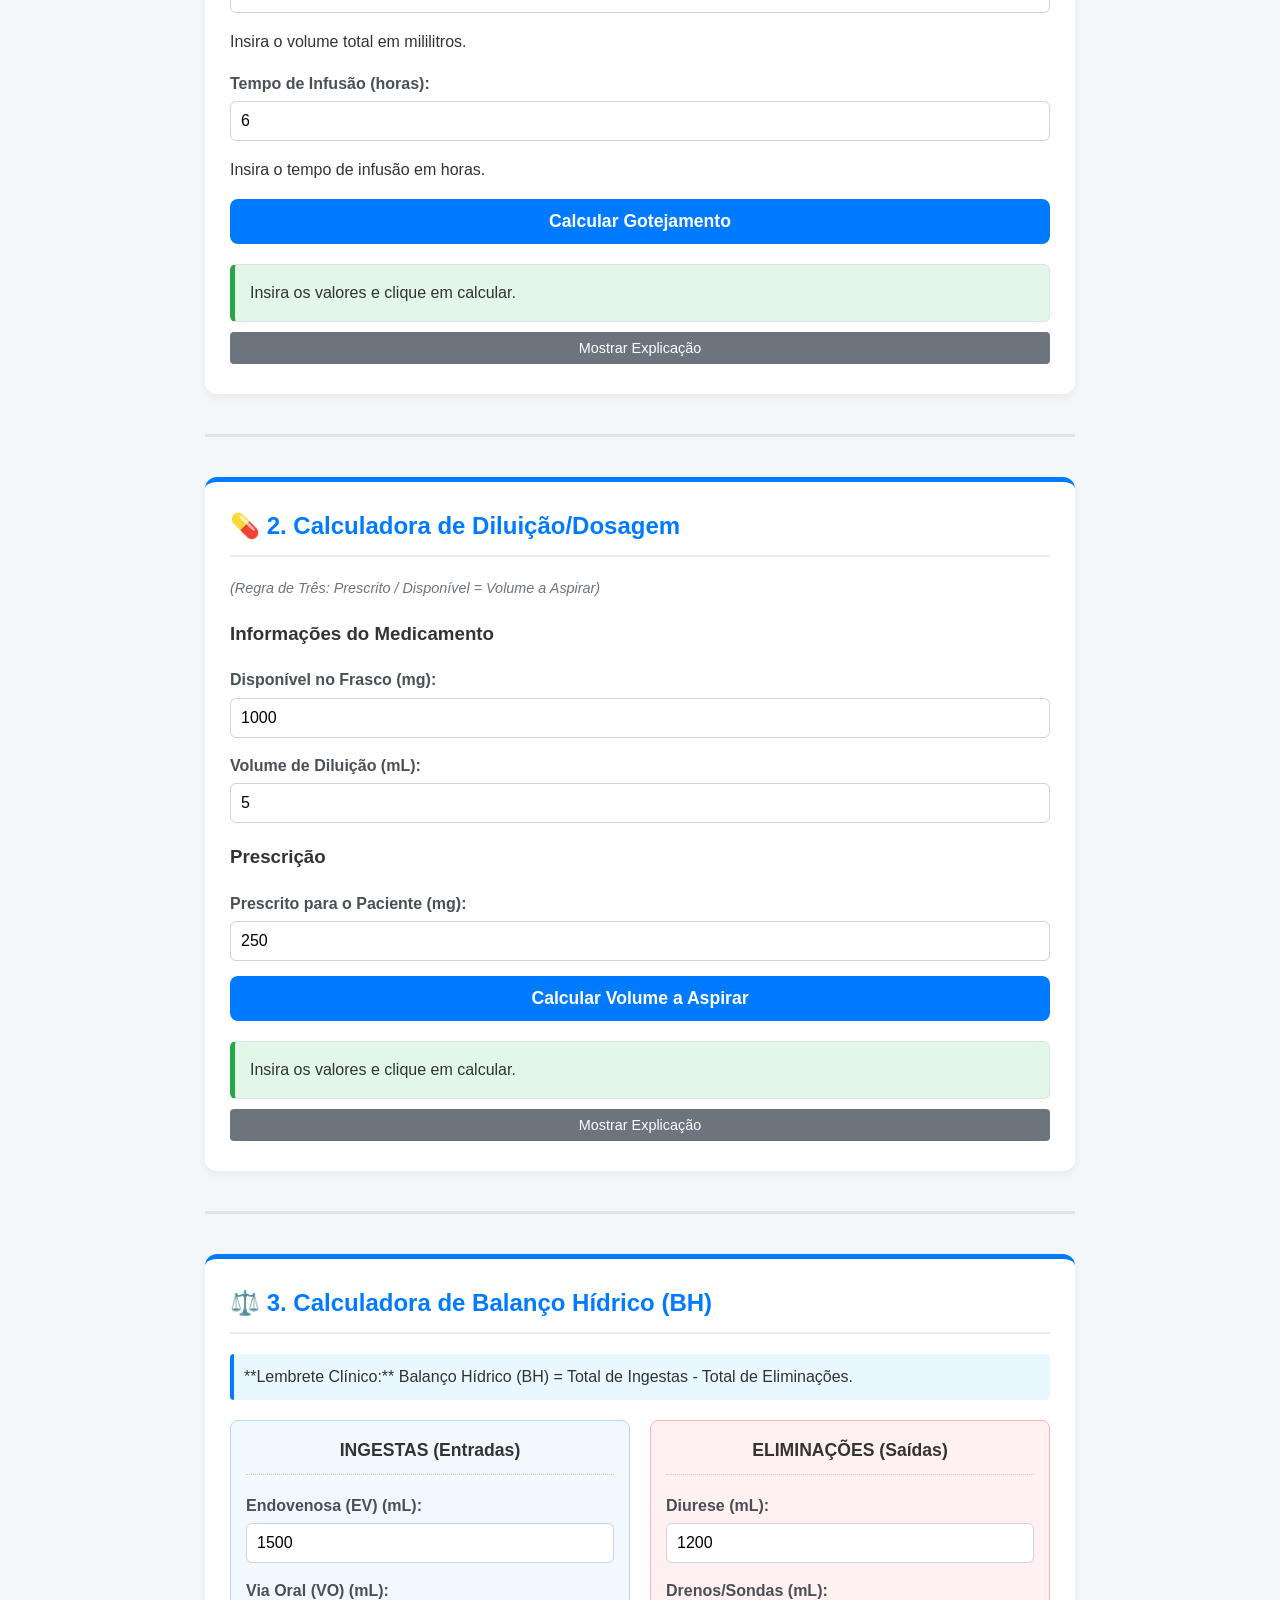
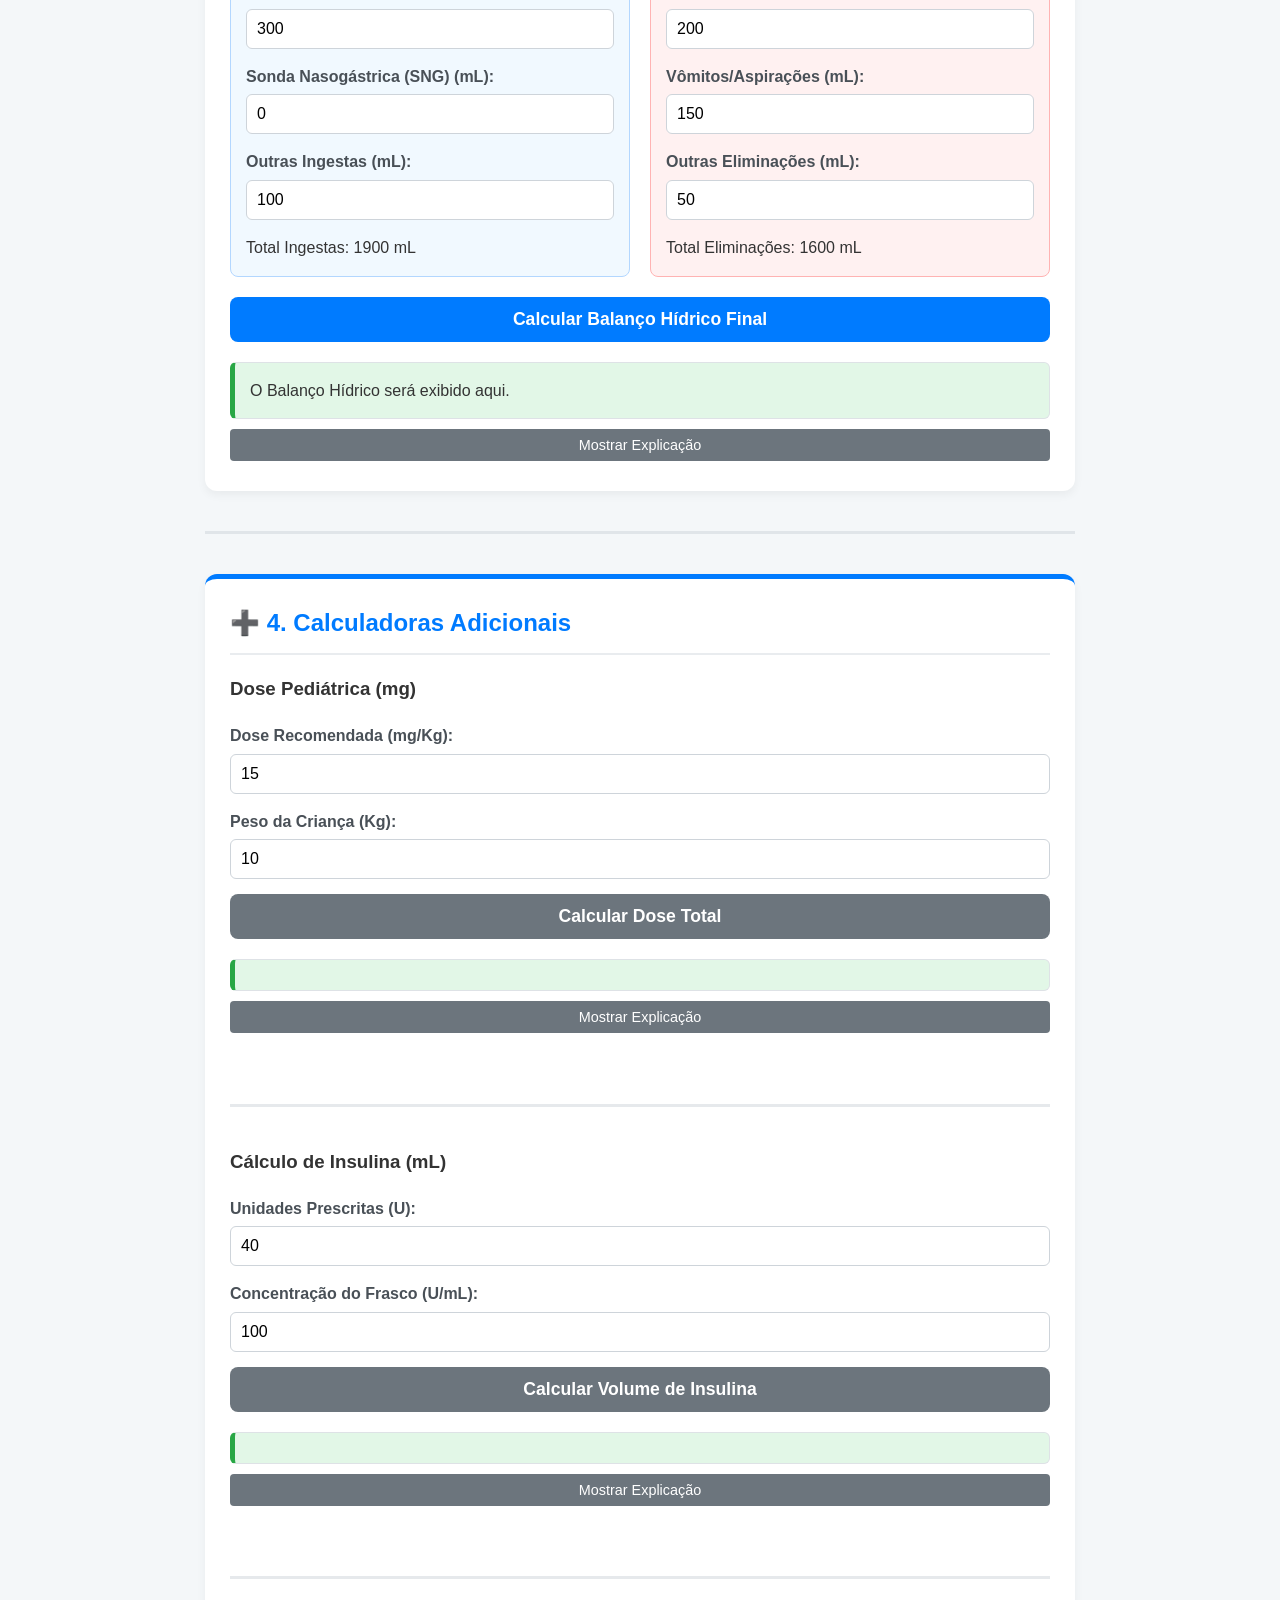
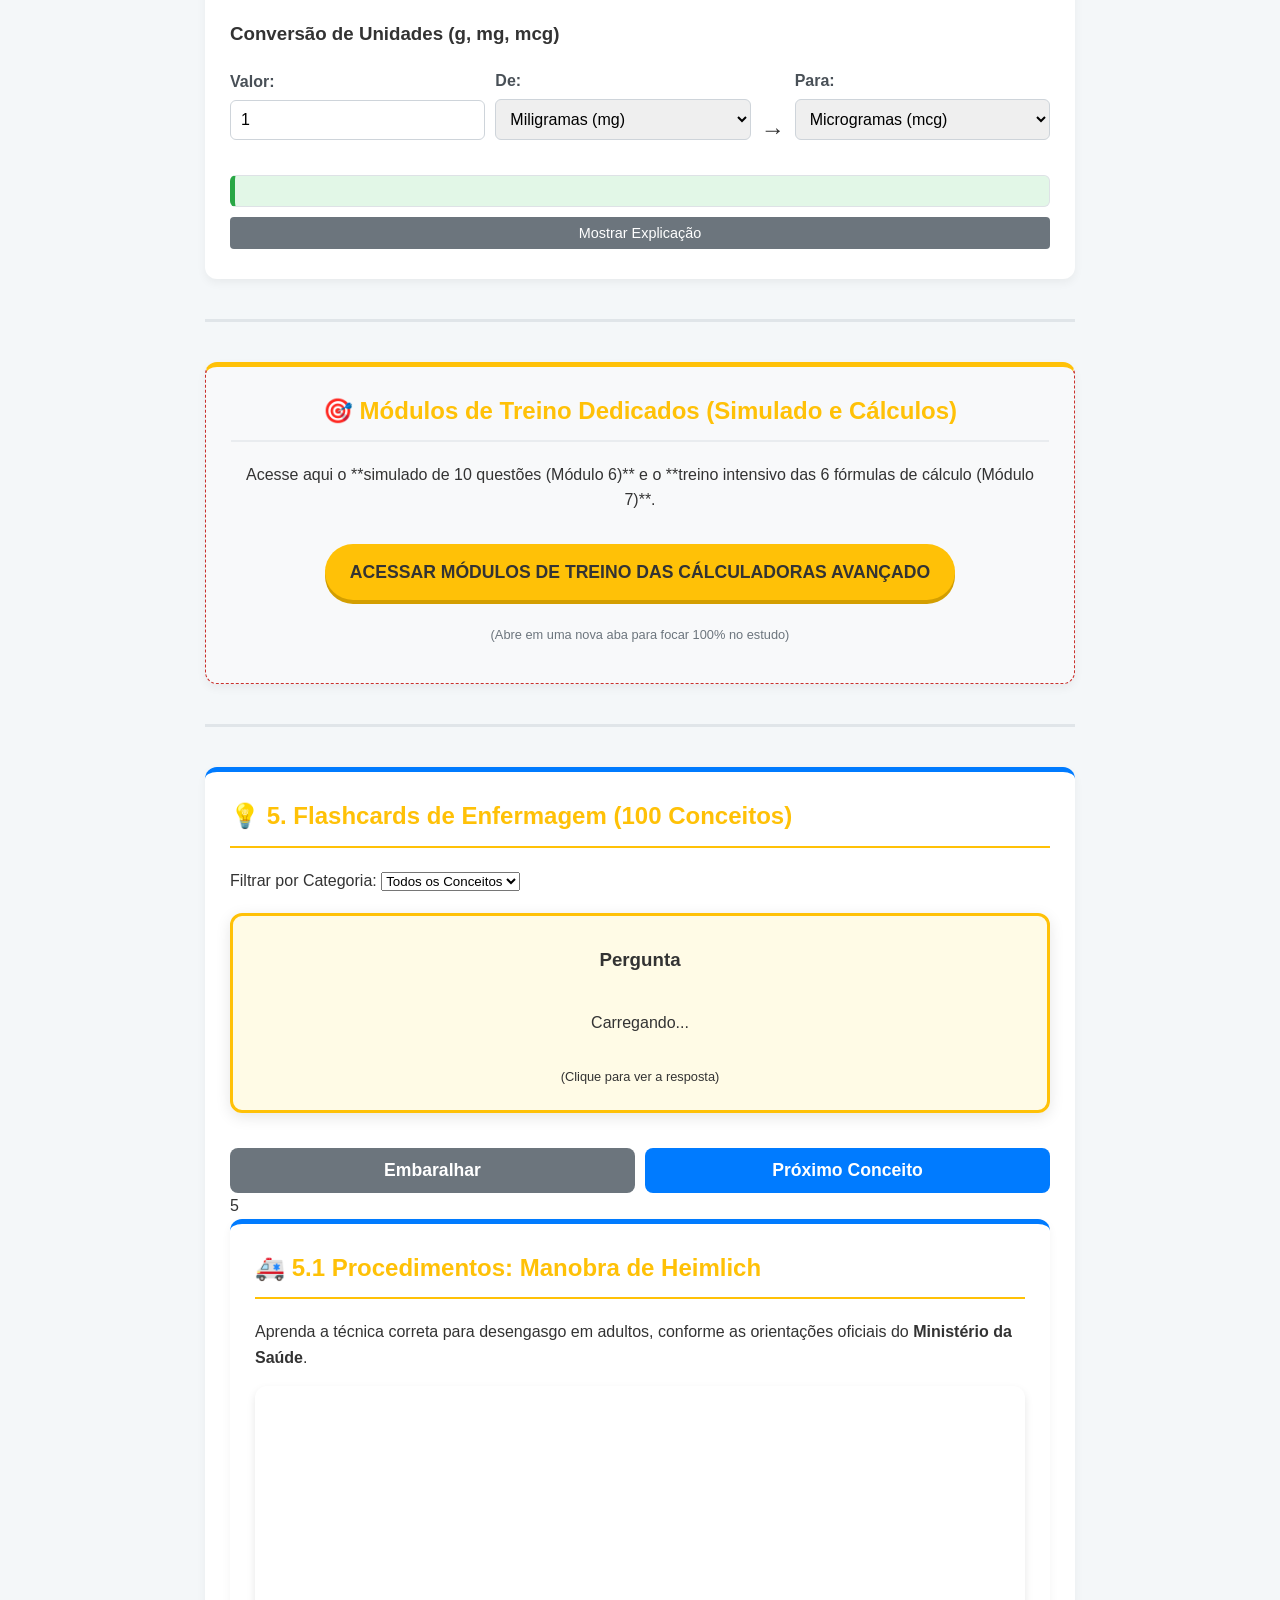
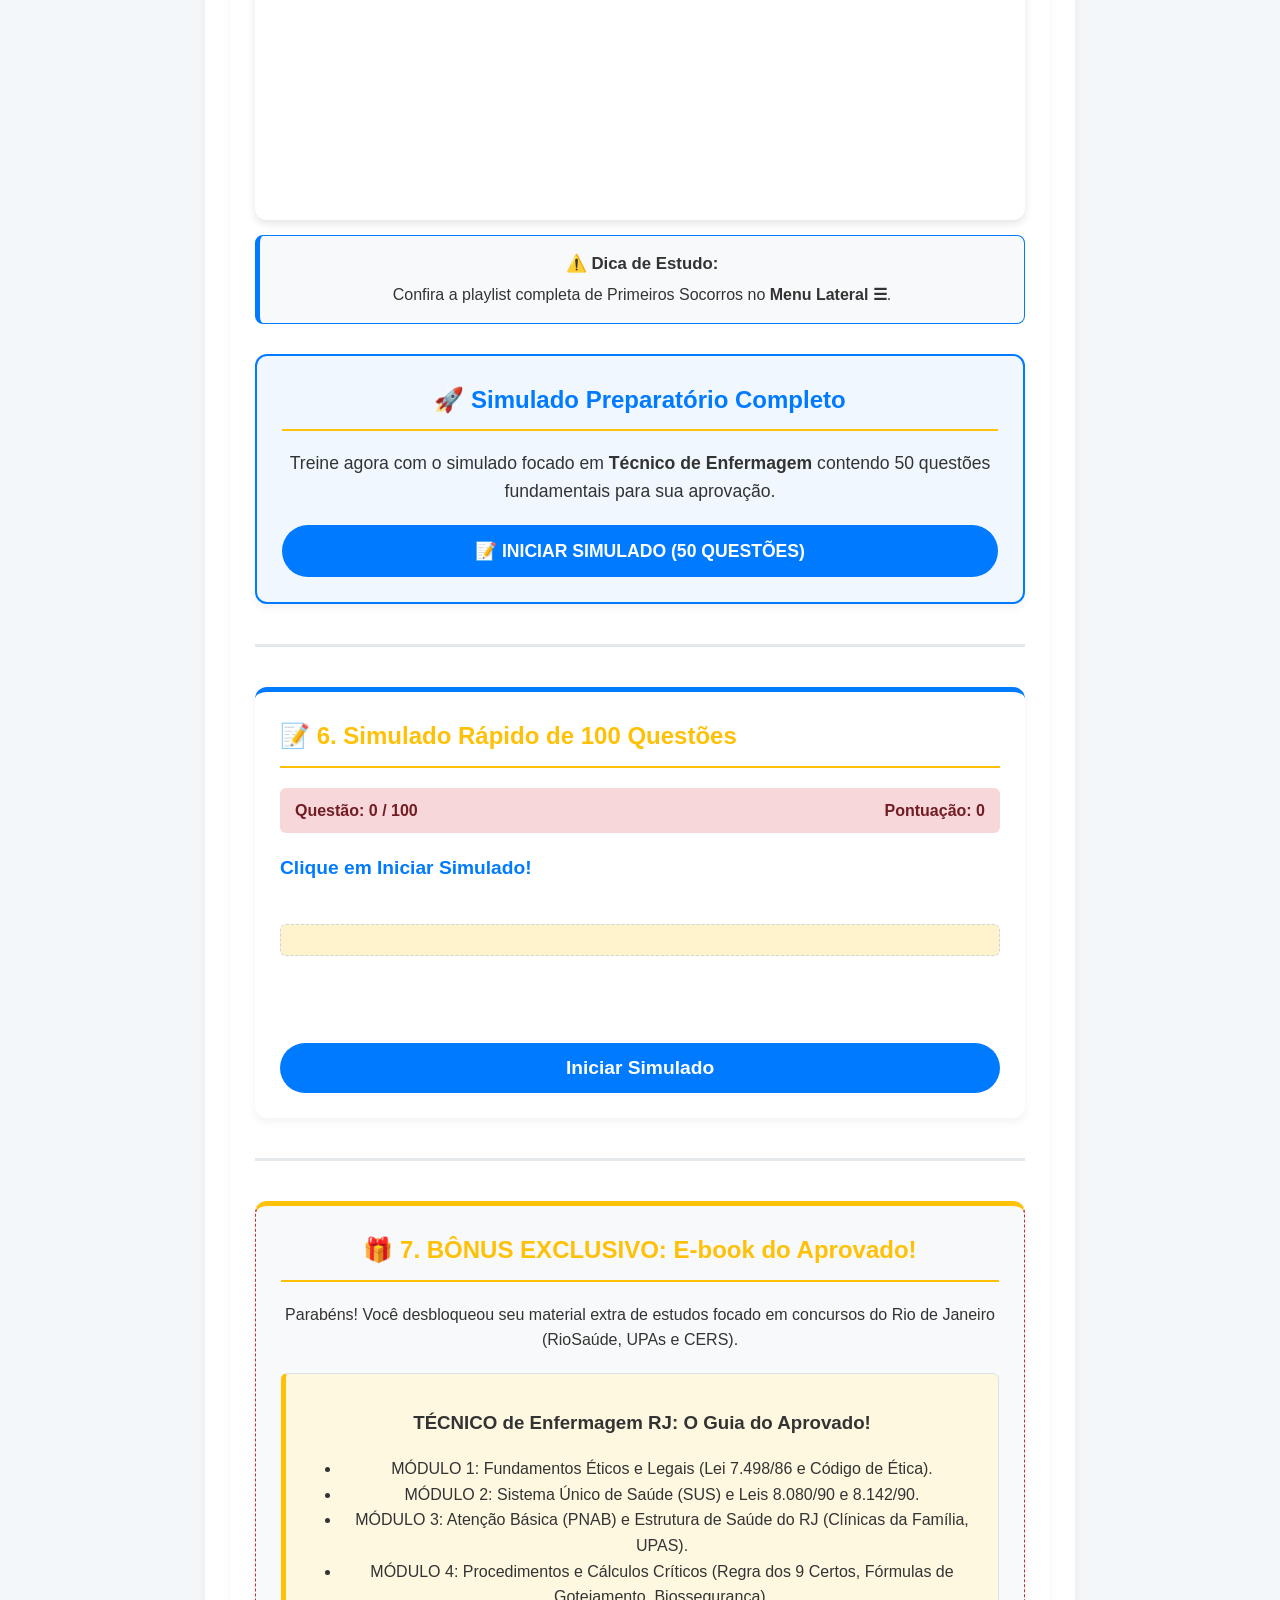
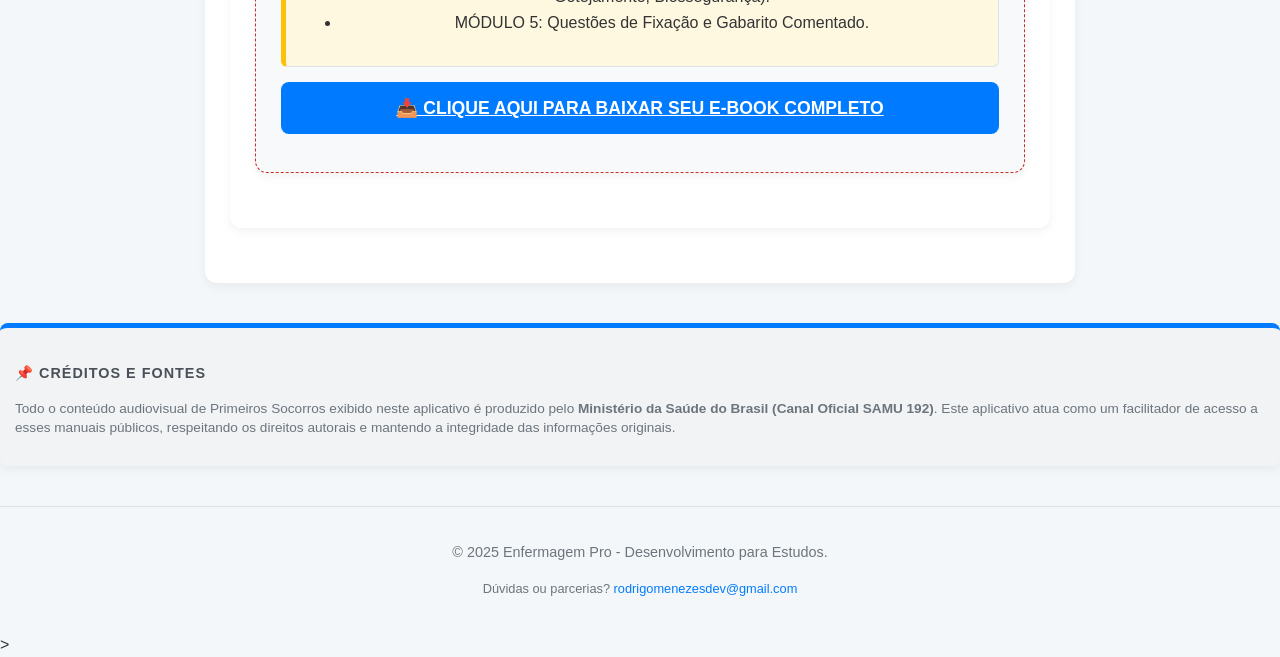
==== commit 60f12f1d: "Update index.html" ====
--- a/index.html
+++ b/index.html
@@ -489,5 +489,497 @@
 
         <script src="./script.js"></script>
 
+    </<!DOCTYPE html>
+<html lang="pt-BR">
+<head>
+    <meta charset="UTF-8">
+    <meta name="viewport" content="width=device-width, initial-scale=1.0">
+    <title>Enfermagem Pro: Calculadoras e Simulado</title>
+
+    <link rel="manifest" href="manifest.json">
+    <meta name="theme-color" content="#007bff">
+
+    <link rel="stylesheet" href="./style.css">
+</head>
+
+<body>
+
+    <div id="saida-overlay" style="display: none; position: fixed; top: 0; left: 0; width: 100%; height: 100%; background-color: white; z-index: 9999; flex-direction: column; align-items: center; justify-content: center; transition: opacity 0.5s ease;">
+        <img src="img/ico-192.png" alt="Logo Enfermagem Pro" style="width: 120px; margin-bottom: 20px; animation: pulse 2s infinite;">
+        <h2 style="color: #007bff; font-family: sans-serif;">Até logo!</h2>
+        <p style="color: #666;">
+            Obrigado por estudar com o <strong>Enfermagem Pro</strong>.
+        </p>
+        <div style="margin-top: 20px; width: 40px; height: 40px; border: 4px solid #f3f3f3; border-top: 4px solid #007bff; border-radius: 50%; animation: spin 1s linear infinite;"></div>
+    </div>
+
+
+    <header>
+        <button id="menu-toggle" class="menu-toggle-button" aria-expanded="false" aria-controls="sidebar-menu" aria-label="Abrir Menu de Navegação">
+            ☰
+        </button>
+
+        <nav id="sidebar-menu" class="sidebar-menu" role="navigation" aria-label="Menu Principal">
+            <button id="close-menu" class="close-menu-button" aria-label="Fechar Menu" onclick="toggleSidebar()">
+                &times;
+            </button>
+            <div class="menu-header">
+                <h3>Navegação Rápida</h3>
+            </div>
+            <ul>
+                <li><a href="#gotejamento" onclick="closeSidebar(event)">💧 Cálculo de Gotejamento</a></li>
+                <li><a href="#dosagem" onclick="closeSidebar(event)">💊 Cálculo de Diluição/Dosagem</a></li>
+                <li><a href="#balanco-hidrico" onclick="closeSidebar(event)">⚖️ Cálculo de Balanço Hídrico (BH)</a></li>
+
+                <li class="menu-separator">Calculadoras Adicionais:</li>
+                <li><a href="#adicionais-pediatrica" onclick="closeSidebar(event)">➕ Dose Pediátrica</a></li>
+                <li><a href="#adicionais-insulina" onclick="closeSidebar(event)">➕ Cálculo de Insulina</a></li>
+                <li><a href="#adicionais-conversao" onclick="closeSidebar(event)">➕ Conversão de Unidades</a></li>
+
+                <li class="menu-separator">Módulos de Estudo:</li>
+                <li><a href="#flashcards" onclick="closeSidebar(event)">💡 Flashcards de Enfermagem</a></li>
+                <li><a href="#simulado" onclick="closeSidebar(event)">📝 Simulado Rápido de 100 Questões</a></li>
+                <li><a href="#primeiros-socorros" onclick="closeSidebar(event)">🚑 Manobra de Heimlich</a></li>
+
+                <li class="menu-separator">📚 Vídeo-Aulas:</li>
+                <li>
+                    <a href="https://www.youtube.com/playlist?list=PL_rQTI99G4P_jN5s44ttOA_ZmbFpHMRQF" target="_blank" onclick="closeSidebar(event)">
+                        🚑 Playlist: Primeiros Socorros
+                    </a>
+                </li>
+
+            </section>
+
+            <hr>
+
+            <li>
+                <a href="#simulado-50" onclick="closeSidebar(event)" style="color: #00d1ff; font-weight: bold;">
+                    🔥 NOVO: Simulado 50 Questões
+                </a>
+            </li>
+
+            <li class="menu-separator">Bônus:</li>
+            <li><a href="#acesso-simulados" onclick="closeSidebar(event)">🎯 Treino Avançado de Cálculos</a></li>
+            <li><a href="#bonus-ebook" onclick="closeSidebar(event)">🎁 E-book Guia do Aprovado</a></li>
+
+            <li class="logout-item">
+                <a href="#" onclick="executarSaida(event)">
+                    🚪 Sair do Aplicativo
+                </a>
+            </li>
+
+
+        </ul>
+    </nav>
+
+
+    <div id="overlay" class="overlay" onclick="toggleSidebar()"></div>
+
+    <h1>🔬 Enfermagem Pro: Calculadoras e Simulado</h1>
+</header>
+
+<main id="main-content" role="main">
+    <div class="container">
+
+        <section id="gotejamento" class="module-section" aria-labelledby="gotejamento-title">
+            <h2 id="gotejamento-title">💧 1. Calculadora de Gotejamento</h2>
+            <div class="input-group">
+                <label for="volume">Volume Total (mL):</label>
+                <input type="number" id="volume" value="500" placeholder="Ex: 500 mL" min="1" required aria-describedby="volume-hint">
+                <p id="volume-hint" class="visually-hidden">
+                    Insira o volume total em mililitros.
+                </p>
+            </div>
+            <div class="input-group">
+                <label for="tempo">Tempo de Infusão (horas):</label>
+                <input type="number" id="tempo" value="6" placeholder="Ex: 6 horas" min="1" required aria-describedby="tempo-hint">
+                <p id="tempo-hint" class="visually-hidden">
+                    Insira o tempo de infusão em horas.
+                </p>
+            </div>
+            <button class="button primary-button" onclick="calcularGotejamento()">Calcular Gotejamento</button>
+            <div id="resultado" class="result-box" role="status" aria-live="polite">
+                Insira os valores e clique em calcular.
+            </div>
+            <button class="explanation-toggle" onclick="toggleExplicacao('gotejamento')" aria-expanded="false" aria-controls="explicacao-gotejamento">
+                Mostrar Explicação
+            </button>
+            <div id="explicacao-gotejamento" class="explanation-box" style="display: none;">
+            </div>
+        </section>
+
+        <hr>
+
+        <section id="dosagem" class="module-section" aria-labelledby="dosagem-title">
+            <h2 id="dosagem-title">💊 2. Calculadora de Diluição/Dosagem</h2>
+            <p class="formula-info">
+                (Regra de Três: Prescrito / Disponível = Volume a Aspirar)
+            </p>
+
+            <h3>Informações do Medicamento</h3>
+            <div class="input-group">
+                <label for="disponivel_mg">Disponível no Frasco (mg):</label>
+                <input type="number" id="disponivel_mg" value="1000" placeholder="Ex: 1000 mg" min="0.1" required>
+            </div>
+            <div class="input-group">
+                <label for="disponivel_ml">Volume de Diluição (mL):</label>
+                <input type="number" id="disponivel_ml" value="5" placeholder="Ex: 5 mL" min="0.1" required>
+            </div>
+
+            <h3>Prescrição</h3>
+            <div class="input-group">
+                <label for="prescrito_mg">Prescrito para o Paciente (mg):</label>
+                <input type="number" id="prescrito_mg" value="250" placeholder="Ex: 250 mg" min="0.1" required>
+            </div>
+
+            <button class="button primary-button" onclick="calcularDosagem()">Calcular Volume a Aspirar</button>
+
+            <div id="resultado-dosagem" class="result-box" role="status" aria-live="polite">
+                Insira os valores e clique em calcular.
+            </div>
+            <button class="explanation-toggle" onclick="toggleExplicacao('dosagem')" aria-expanded="false" aria-controls="explicacao-dosagem">
+                Mostrar Explicação
+            </button>
+            <div id="explicacao-dosagem" class="explanation-box" style="display: none;">
+            </div>
+        </section>
+
+        <hr>
+
+        <section id="balanco-hidrico" class="module-section bh-section" aria-labelledby="bh-title">
+            <h2 id="bh-title">⚖️ 3. Calculadora de Balanço Hídrico (BH)</h2>
+            <p class="bh-example-box">
+                **Lembrete Clínico:** Balanço Hídrico (BH) = Total de Ingestas - Total de Eliminações.
+            </p>
+
+            <div class="bh-grid">
+
+                <div class="bh-column ingestas-column">
+                    <h3>INGESTAS (Entradas)</h3>
+                    <div class="input-group bh-next-question">
+                        <label for="ev">Endovenosa (EV) (mL):</label>
+                        <input type="number" id="ev" value="1500" placeholder="Ex: 1500 mL (Soro)" min="0" oninput="atualizarTotalIngestas()">
+                    </div>
+                    <div class="input-group">
+                        <label for="vo">Via Oral (VO) (mL):</label>
+                        <input type="number" id="vo" value="300" placeholder="Ex: 300 mL (Água/Chá)" min="0" oninput="atualizarTotalIngestas()">
+                    </div>
+                    <div class="input-group">
+                        <label for="sng">Sonda Nasogástrica (SNG) (mL):</label>
+                        <input type="number" id="sng" value="0" placeholder="Ex: 0 mL (Dieta)" min="0" oninput="atualizarTotalIngestas()">
+                    </div>
+                    <div class="input-group">
+                        <label for="outras_ingestas">Outras Ingestas (mL):</label>
+                        <input type="number" id="outras_ingestas" value="100" placeholder="Ex: 100 mL (Medicações)" min="0" oninput="atualizarTotalIngestas()">
+                    </div>
+                    <div id="total-ingestas-display" class="bh-total" role="status">
+                        Total Ingestas: 1900 mL
+                    </div>
+                </div>
+
+                <div class="bh-column eliminacoes-column">
+                    <h3>ELIMINAÇÕES (Saídas)</h3>
+                    <div class="input-group">
+                        <label for="diurese">Diurese (mL):</label>
+                        <input type="number" id="diurese" value="1200" placeholder="Ex: 1200 mL (Urina)" min="0" oninput="atualizarTotalEliminacoes()">
+                    </div>
+                    <div class="input-group">
+                        <label for="drenos">Drenos/Sondas (mL):</label>
+                        <input type="number" id="drenos" value="200" placeholder="Ex: 200 mL (Dreno de Tórax)" min="0" oninput="atualizarTotalEliminacoes()">
+                    </div>
+                    <div class="input-group">
+                        <label for="vomitos">Vômitos/Aspirações (mL):</label>
+                        <input type="number" id="vomitos" value="150" placeholder="Ex: 150 mL (Vômito)" min="0" oninput="atualizarTotalEliminacoes()">
+                    </div>
+                    <div class="input-group">
+                        <label for="outras_eliminacoes">Outras Eliminações (mL):</label>
+                        <input type="number" id="outras_eliminacoes" value="50" placeholder="Ex: 50 mL (Diarréia)" min="0" oninput="atualizarTotalEliminacoes()">
+                    </div>
+                    <div id="total-eliminacoes-display" class="bh-total" role="status">
+                        Total Eliminações: 1600 mL
+                    </div>
+                </div>
+            </div>
+
+            <button class="button primary-button bh-button" onclick="calcularBalançoHidrico()">Calcular Balanço Hídrico Final</button>
+            <div id="resultado-bh" class="result-box" role="status" aria-live="polite">
+                O Balanço Hídrico será exibido aqui.
+            </div>
+            <button class="explanation-toggle" onclick="toggleExplicacao('bh')" aria-expanded="false" aria-controls="explicacao-bh">
+                Mostrar Explicação
+            </button>
+            <div id="explicacao-bh" class="explanation-box" style="display: none;">
+            </div>
+        </section>
+
+        <hr>
+
+        <section id="adicionais" class="module-section" aria-labelledby="adicionais-title">
+            <h2 id="adicionais-title">➕ 4. Calculadoras Adicionais</h2>
+
+            <div id="adicionais-pediatrica">
+                <h3>Dose Pediátrica (mg)</h3>
+                <div class="input-group">
+                    <label for="dose-recomendada">Dose Recomendada (mg/Kg):</label>
+                    <input type="number" id="dose-recomendada" value="15" placeholder="Ex: 15 mg/Kg" min="0.1">
+                </div>
+                <div class="input-group">
+                    <label for="peso-crianca">Peso da Criança (Kg):</label>
+                    <input type="number" id="peso-crianca" value="10" placeholder="Ex: 10 Kg" min="0.1">
+                </div>
+                <button class="button control-button" onclick="calcularDosePediatrica()">Calcular Dose Total</button>
+                <div id="resultado-pediatrica" class="result-box" role="status" aria-live="polite"></div>
+                <button class="explanation-toggle" onclick="toggleExplicacao('pediatrica')" aria-expanded="false" aria-controls="explicacao-pediatrica">
+                    Mostrar Explicação
+                </button>
+                <div id="explicacao-pediatrica" class="explanation-box" style="display: none;">
+                </div>
+            </div>
+
+            <br>
+            <hr>
+
+            <div id="adicionais-insulina">
+                <h3>Cálculo de Insulina (mL)</h3>
+                <div class="input-group">
+                    <label for="unidades-prescritas">Unidades Prescritas (U):</label>
+                    <input type="number" id="unidades-prescritas" value="40" placeholder="Ex: 40 U" min="1">
+                </div>
+                <div class="input-group">
+                    <label for="unidades-ml">Concentração do Frasco (U/mL):</label>
+                    <input type="number" id="unidades-ml" value="100" placeholder="Ex: 100 U/mL (padrão)" min="1">
+                </div>
+                <button class="button control-button" onclick="calcularInsulina()">Calcular Volume de Insulina</button>
+                <div id="resultado-insulina" class="result-box" role="status" aria-live="polite"></div>
+                <button class="explanation-toggle" onclick="toggleExplicacao('insulina')" aria-expanded="false" aria-controls="explicacao-insulina">
+                    Mostrar Explicação
+                </button>
+                <div id="explicacao-insulina" class="explanation-box" style="display: none;">
+                </div>
+            </div>
+
+            <br>
+            <hr>
+
+            <div id="adicionais-conversao">
+                <h3>Conversão de Unidades (g, mg, mcg)</h3>
+                <div class="conversion-row">
+                    <div class="input-group conversion-group">
+                        <label for="valor-converter">Valor:</label>
+                        <input type="number" id="valor-converter" value="1" placeholder="Ex: 1.5" min="0.001" oninput="converterUnidades()">
+                    </div>
+                    <div class="input-group conversion-group">
+                        <label for="unidade-origem">De:</label>
+                        <select id="unidade-origem" onchange="converterUnidades()">
+                            <option value="g">Gramas (g)</option>
+                            <option value="mg" selected>Miligramas (mg)</option>
+                            <option value="mcg">Microgramas (mcg)</option>
+                        </select>
+                    </div>
+                    <span class="conversion-arrow" aria-hidden="true">→</span>
+                    <div class="input-group conversion-group">
+                        <label for="unidade-destino">Para:</label>
+                        <select id="unidade-destino" onchange="converterUnidades()">
+                            <option value="g">Gramas (g)</option>
+                            <option value="mg">Miligramas (mg)</option>
+                            <option value="mcg" selected>Microgramas (mcg)</option>
+                        </select>
+                    </div>
+                </div>
+                <div id="resultado-conversao" class="result-box" role="status" aria-live="polite"></div>
+                <button class="explanation-toggle" onclick="toggleExplicacao('conversao')" aria-expanded="false" aria-controls="explicacao-conversao">
+                    Mostrar Explicação
+                </button>
+                <div id="explicacao-conversao" class="explanation-box" style="display: none;">
+                </div>
+            </div>
+        </section>
+
+        <hr>
+
+        <section id="acesso-simulados" class="module-section bonus-module" aria-labelledby="treino-title">
+            <h2 id="treino-title">🎯 Módulos de Treino Dedicados (Simulado e Cálculos)</h2>
+            <p class="module-description">
+                Acesse aqui o **simulado de 10 questões (Módulo 6)** e o **treino intensivo das 6 fórmulas de cálculo (Módulo 7)**.
+            </p>
+
+            <a href="simulado/index.html" target="_blank" rel="noopener noreferrer" class="button primary-button bonus-button">
+                ACESSAR MÓDULOS DE TREINO DAS CÁLCULADORAS
+                AVANÇADO
+            </a>
+            <p class="small-text-hint">
+                (Abre em uma nova aba para focar 100% no estudo)
+            </p>
+        </section>
+
+        <hr>
+
+        <section id="flashcards" class="module-section flashcard-section" aria-labelledby="flashcards-title">
+            <h2 id="flashcards-title">💡 5. Flashcards de Enfermagem (100 Conceitos)</h2>
+
+            <div class="card-filter-group">
+                <label for="card-category">Filtrar por Categoria:</label>
+                <select id="card-category" onchange="filtrarCards(this.value)" aria-label="Filtrar Flashcards por Categoria">
+                    <option value="Todos os Conceitos">Todos os Conceitos</option>
+                    <option value="Anatomia/Fisiologia">Anatomia/Fisiologia</option>
+                    <option value="Patologia">Patologia</option>
+                    <option value="Sinais Vitais">Sinais Vitais</option>
+                    <option value="Terminologia">Terminologia</option>
+                    <option value="Farmacologia">Farmacologia</option>
+                    <option value="Procedimentos">Procedimentos</option>
+                    <option value="Fundamentos">Fundamentos</option>
+                    <option value="SUS/Legislação">SUS/Legislação</option>
+                    <option value="Biossegurança">Biossegurança</option>
+                </select>
+            </div>
+
+            <div id="flashcard-wrapper" onclick="virarCard()" role="button" tabindex="0" aria-label="Flashcard: Clique para ver a resposta ou voltar">
+                <div id="flashcard" class="flashcard-box">
+                    <div class="card-face card-front">
+                        <h3>Pergunta</h3>
+                        <p id="card-question">
+                            Carregando...
+                        </p>
+                        <p class="card-hint">
+                            (Clique para ver a resposta)
+                        </p>
+                    </div>
+                    <div class="card-face card-back">
+                        <h3>Resposta</h3>
+                        <p id="card-answer">
+                            Carregando...
+                        </p>
+                        <p class="card-hint">
+                            (Clique para voltar)
+                        </p>
+                    </div>
+                </div>
+            </div>
+
+            <div class="flashcard-controls">
+                <button class="button control-button" onclick="embaralhar()">Embaralhar</button>
+                <button class="button primary-button" onclick="proximoCard(event)">Próximo Conceito</button>
+            </div>
+
+            5                <section id="primeiros-socorros" class="module-section" aria-labelledby="socorros-title">
+                <h2 id="socorros-title">🚑 5.1 Procedimentos: Manobra de Heimlich</h2>
+                <p class="module-description">
+                    Aprenda a técnica correta para desengasgo em adultos, conforme as orientações oficiais do <strong>Ministério da Saúde</strong>.
+                </p>
+
+                <div class="video-container" style="position: relative; padding-bottom: 56.25%; height: 0; overflow: hidden; border-radius: 12px; box-shadow: 0 4px 8px rgba(0,0,0,0.1);">
+                    <iframe
+                        style="position: absolute; top: 0; left: 0; width: 100%; height: 100%; border: 0;"
+                        src="https://www.youtube.com/embed/PyMq2iDMEkI"
+                        title="Manobra de Heimlich - Ministério da Saúde"
+                        allow="accelerometer; autoplay; clipboard-write; encrypted-media; gyroscope; picture-in-picture"
+                        allowfullscreen>
+                    </iframe>
+                </div>
+
+                <div style="margin-top: 15px; padding: 15px; background-color: #f8f9fa; border: 1px solid #007bff; border-left: 5px solid #007bff; border-radius: 8px; color: #333; text-align: center;">
+                    <p style="margin: 0; font-size: 1.05em;">
+                        ⚠️ <strong>Dica de Estudo:</strong>
+                    </p>
+                    <p style="margin: 5px 0 0 0;">
+                        Confira a playlist completa de Primeiros Socorros no <strong>Menu Lateral ☰</strong>.
+                    </p>
+                </div>
+
+                <section id="simulado-50" class="module-section" style="background-color: #f0f7ff; border: 2px solid #007bff; border-radius: 12px; padding: 25px; text-align: center; margin: 30px 0;">
+                    <h2 style="color: #007bff; margin-bottom: 15px;">🚀 Simulado Preparatório Completo</h2>
+                    <p style="font-size: 1.1em; color: #333; margin-bottom: 20px;">
+                        Treine agora com o simulado focado em <strong>Técnico de Enfermagem</strong> contendo 50 questões fundamentais para sua aprovação.
+                    </p>
+
+                    <a href="simulado-tec/404.html"
+                        class="button primary-button"
+                        style="text-decoration: none; border-radius: 30px;">
+                        📝 INICIAR SIMULADO (50 QUESTÕES)
+                    </a>
+
+                </section>
+
+                <hr>
+
+                <section id="simulado" class="module-section quiz-container" aria-labelledby="simulado-title">
+                    <h2 id="simulado-title">📝 6. Simulado Rápido de 100 Questões</h2>
+
+                    <div class="quiz-status" role="status" aria-live="polite">
+                        <span>Questão: <span id="current-question-index">0</span> / <span id="total-questions">100</span></span>
+                        <span>Pontuação: <span id="score">0</span></span>
+                    </div>
+
+                    <div id="question-area">
+                        <p id="question-text" class="question-title">
+                            Clique em Iniciar Simulado!
+                        </p>
+
+                        <div id="options-container" class="options-grid" role="radiogroup" aria-label="Opções de Resposta">
+                        </div>
+
+                        <div id="feedback-message" class="feedback-box" role="alert" aria-live="assertive">
+                        </div>
+                    </div>
+
+                    <div class="quiz-controls">
+                        <button id="end-quiz-button" class="button control-button" style="display:none;" disabled>
+                            Encerrar Simulado
+                        </button>
+                        <button id="next-question-button" class="button primary-button" onclick="startQuiz()">
+                            Iniciar Simulado
+                        </button>
+                    </div>
+                </section>
+
+                <hr>
+
+                <section id="bonus-ebook" class="module-section bonus-module" aria-labelledby="ebook-title">
+                    <h2 id="ebook-title">🎁 7. BÔNUS EXCLUSIVO: E-book do Aprovado!</h2>
+                    <p>
+                        Parabéns! Você desbloqueou seu material extra de estudos focado em concursos do Rio de Janeiro (RioSaúde, UPAs e CERS).
+                    </p>
+                    <div class="result-box ebook-box">
+                        <h3>TÉCNICO de Enfermagem RJ: O Guia do Aprovado!</h3>
+                        <ul>
+                            <li>MÓDULO 1: Fundamentos Éticos e Legais (Lei 7.498/86 e Código de Ética).</li>
+                            <li>MÓDULO 2: Sistema Único de Saúde (SUS) e Leis 8.080/90 e 8.142/90.</li>
+                            <li>MÓDULO 3: Atenção Básica (PNAB) e Estrutura de Saúde do RJ (Clínicas da Família, UPAS).</li>
+                            <li>MÓDULO 4: Procedimentos e Cálculos Críticos (Regra dos 9 Certos, Fórmulas de Gotejamento, Biossegurança).</li>
+                            <li>MÓDULO 5: Questões de Fixação e Gabarito Comentado.</li>
+                        </ul>
+                    </div>
+                    <a href="img/ebook01.pdf" target="_blank" rel="noopener noreferrer" class="button primary-button bonus button">
+                        📥 CLIQUE AQUI PARA BAIXAR SEU
+                        E-BOOK COMPLETO
+                    </a>
+                    <p class="small-text-hint">
+                    </p>
+                </section>
+
+            </div>
+        </main>
+        <section class="module-section" style="background-color: #f1f3f5; border-radius: 8px; padding: 15px; margin-top: 40px;">
+            <h4 style="color: #495057; margin-bottom: 8px; font-size: 0.9rem; text-transform: uppercase; letter-spacing: 1px;">
+                📌 Créditos e Fontes
+            </h4>
+            <p style="font-size: 0.85rem; color: #6c757d; line-height: 1.4;">
+                Todo o conteúdo audiovisual de Primeiros Socorros exibido neste aplicativo é produzido pelo <strong>Ministério da Saúde do Brasil (Canal Oficial SAMU 192)</strong>.
+                Este aplicativo atua como um facilitador de acesso a esses manuais públicos, respeitando os direitos autorais e mantendo a integridade das informações originais.
+            </p>
+        </section>
+
+        <footer>
+            <p>
+                &copy; 2025 Enfermagem Pro - Desenvolvimento para Estudos.
+            </p>
+            <p style="font-size: 0.8rem; margin-top: 5px;">
+                Dúvidas ou parcerias? <a href="mailto:rodrigomenezesdev@gmail.com" style="color: #007bff; text-decoration: none;">rodrigomenezesdev@gmail.com</a>
+            </p>
+        </footer>
+
+        <script src="./script.js"></script>
+
     </body>
+</html>>
 </html>
--- a/style.css
+++ b/style.css
@@ -646,3 +646,15 @@
     .conversion-row { flex-wrap: wrap; }
     header h1 { font-size: 1.4em; }
 }
+
+/* Animações da Tela de Saída */
+@keyframes spin {
+    0% { transform: rotate(0deg); }
+    100% { transform: rotate(360deg); }
+}
+
+@keyframes pulse {
+    0% { transform: scale(1); }
+    50% { transform: scale(1.05); }
+    100% { transform: scale(1); }
+}
--- a/style.css
+++ b/style.css
@@ -646,3 +646,15 @@
     .conversion-row { flex-wrap: wrap; }
     header h1 { font-size: 1.4em; }
 }
+
+/* Animações da Tela de Saída */
+@keyframes spin {
+    0% { transform: rotate(0deg); }
+    100% { transform: rotate(360deg); }
+}
+
+@keyframes pulse {
+    0% { transform: scale(1); }
+    50% { transform: scale(1.05); }
+    100% { transform: scale(1); }
+}
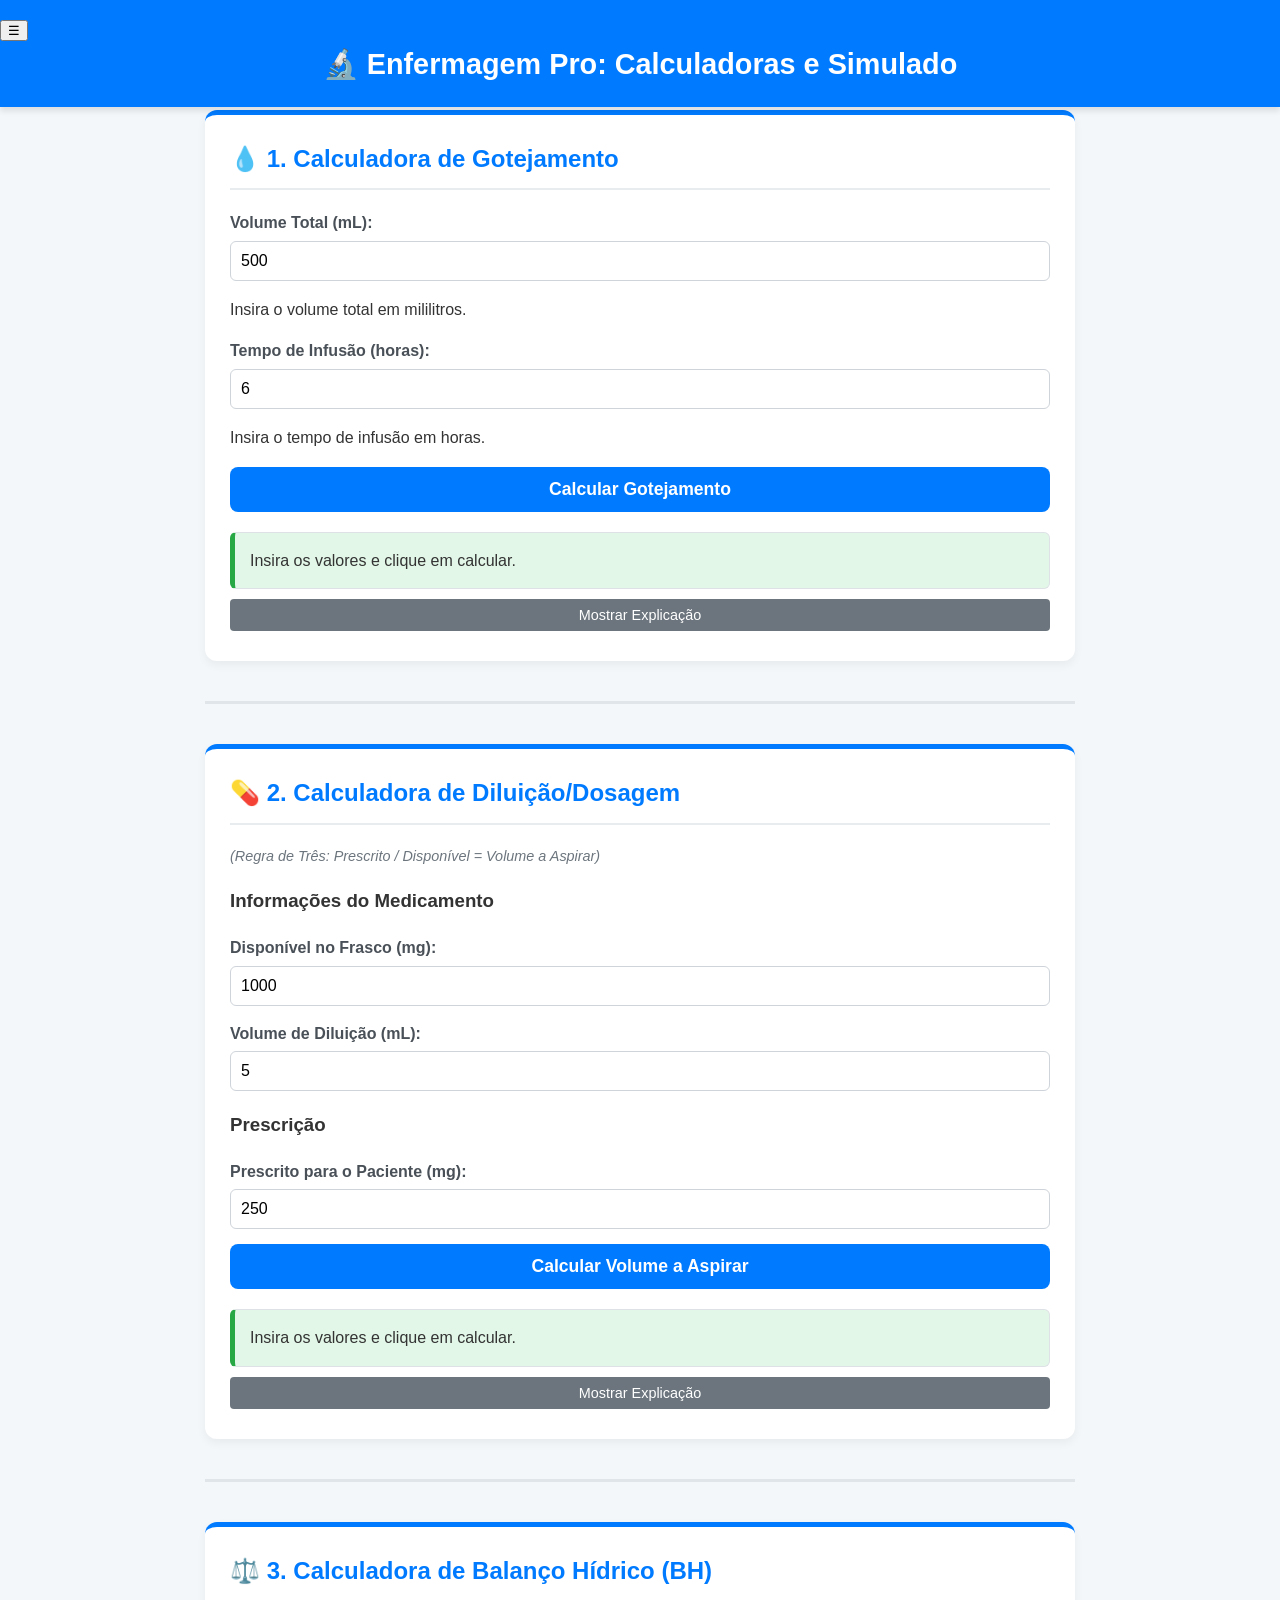
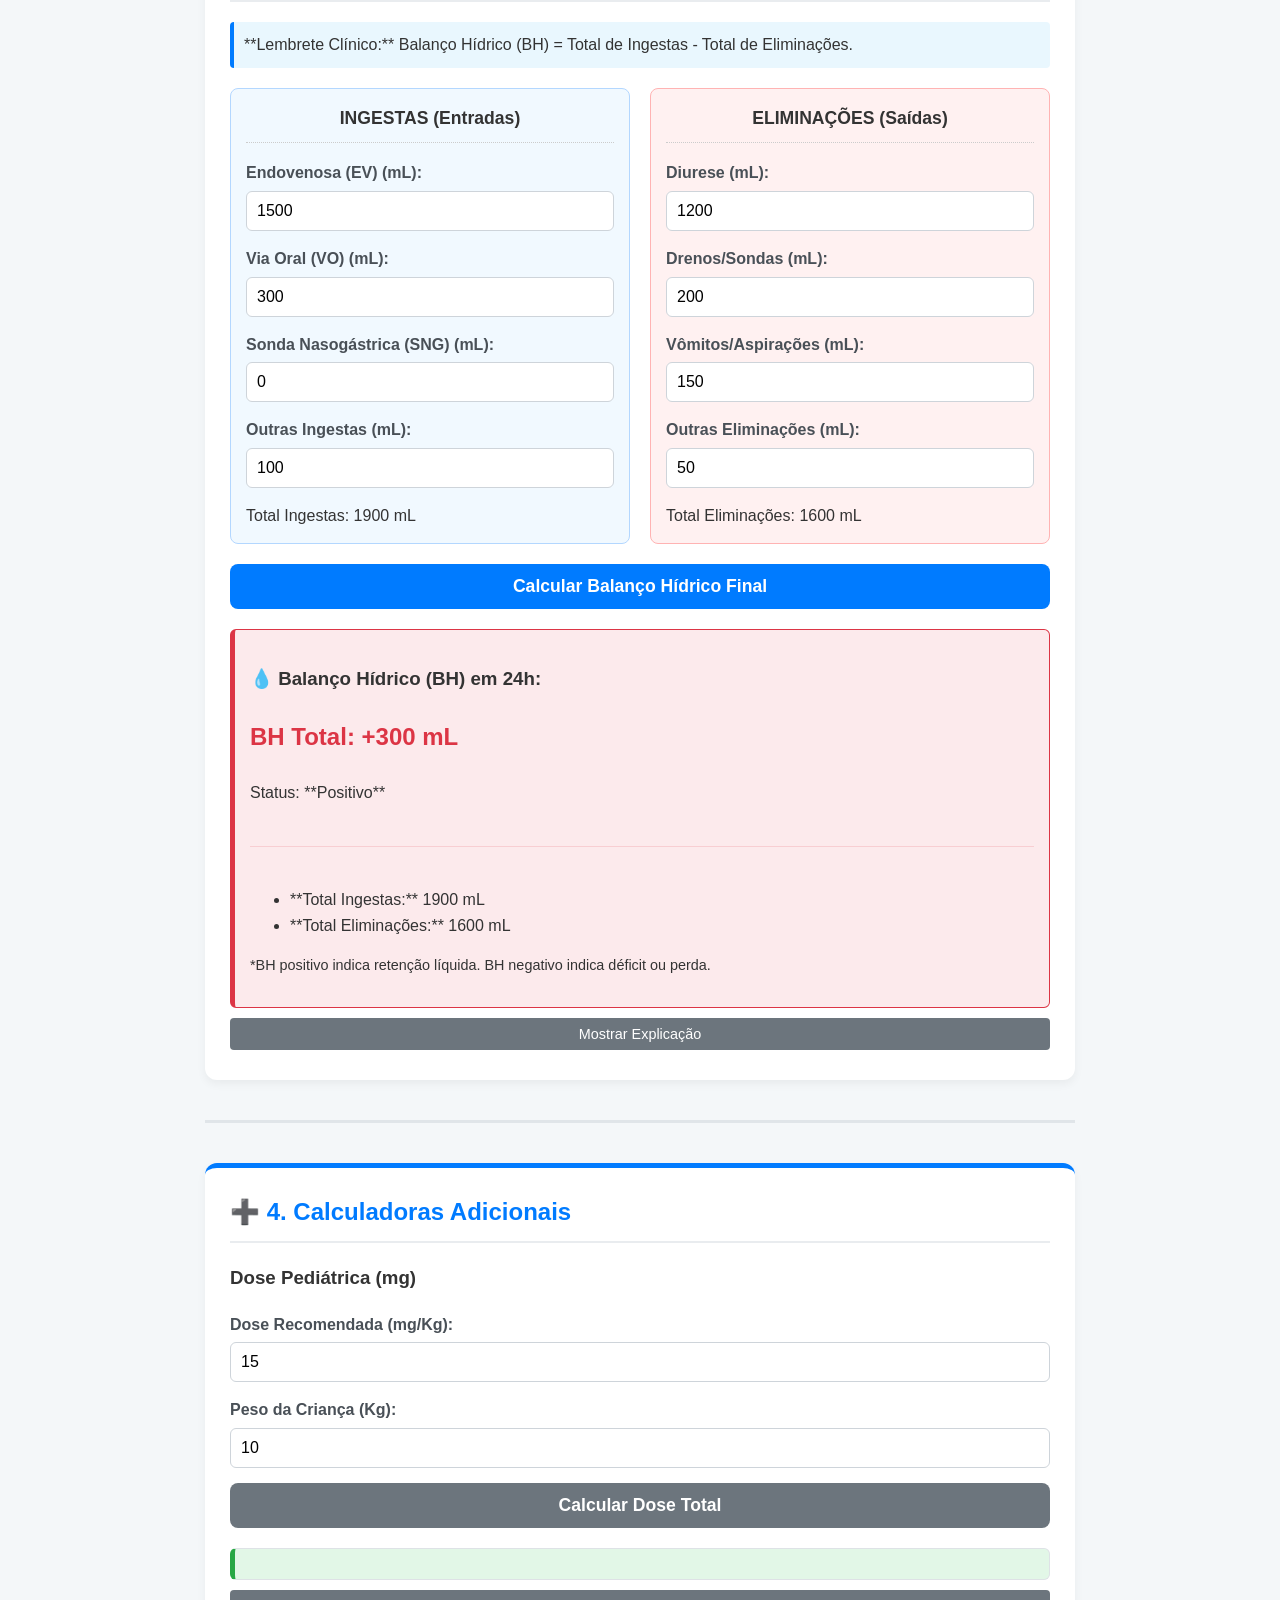
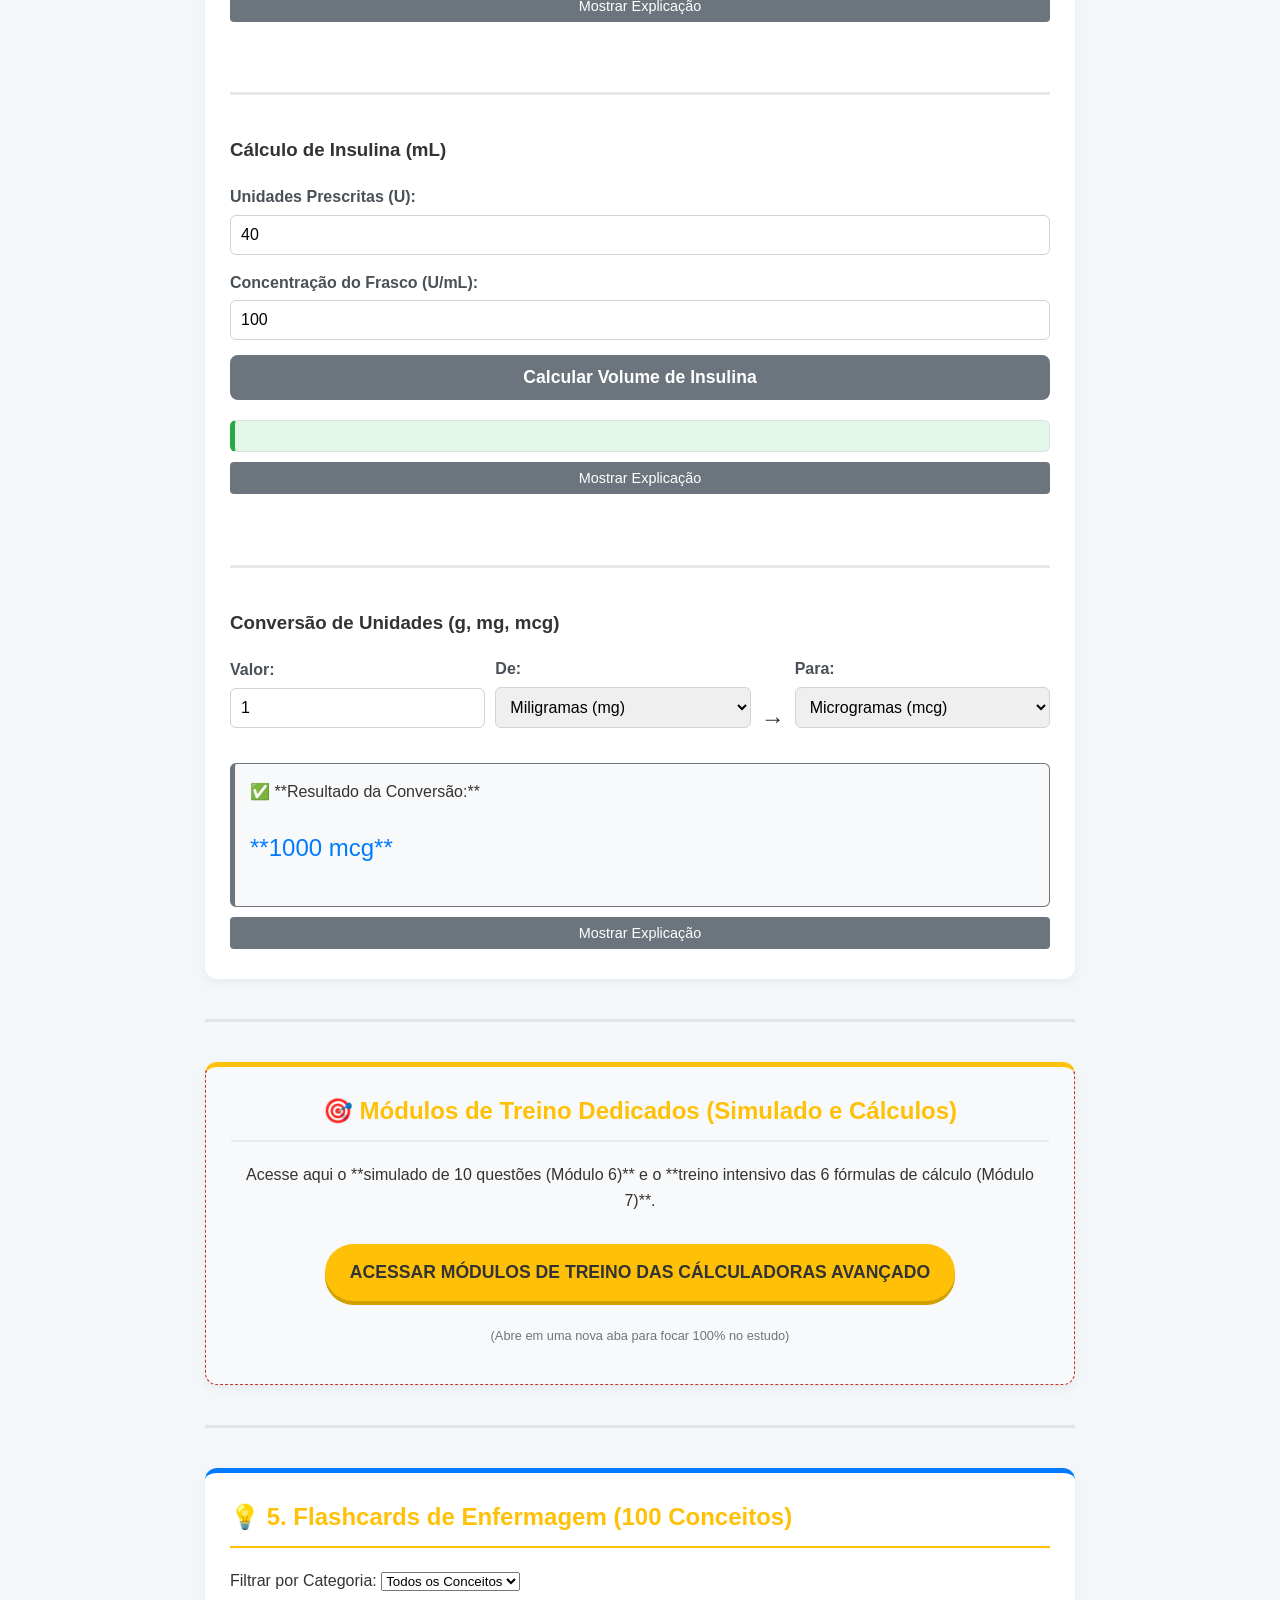
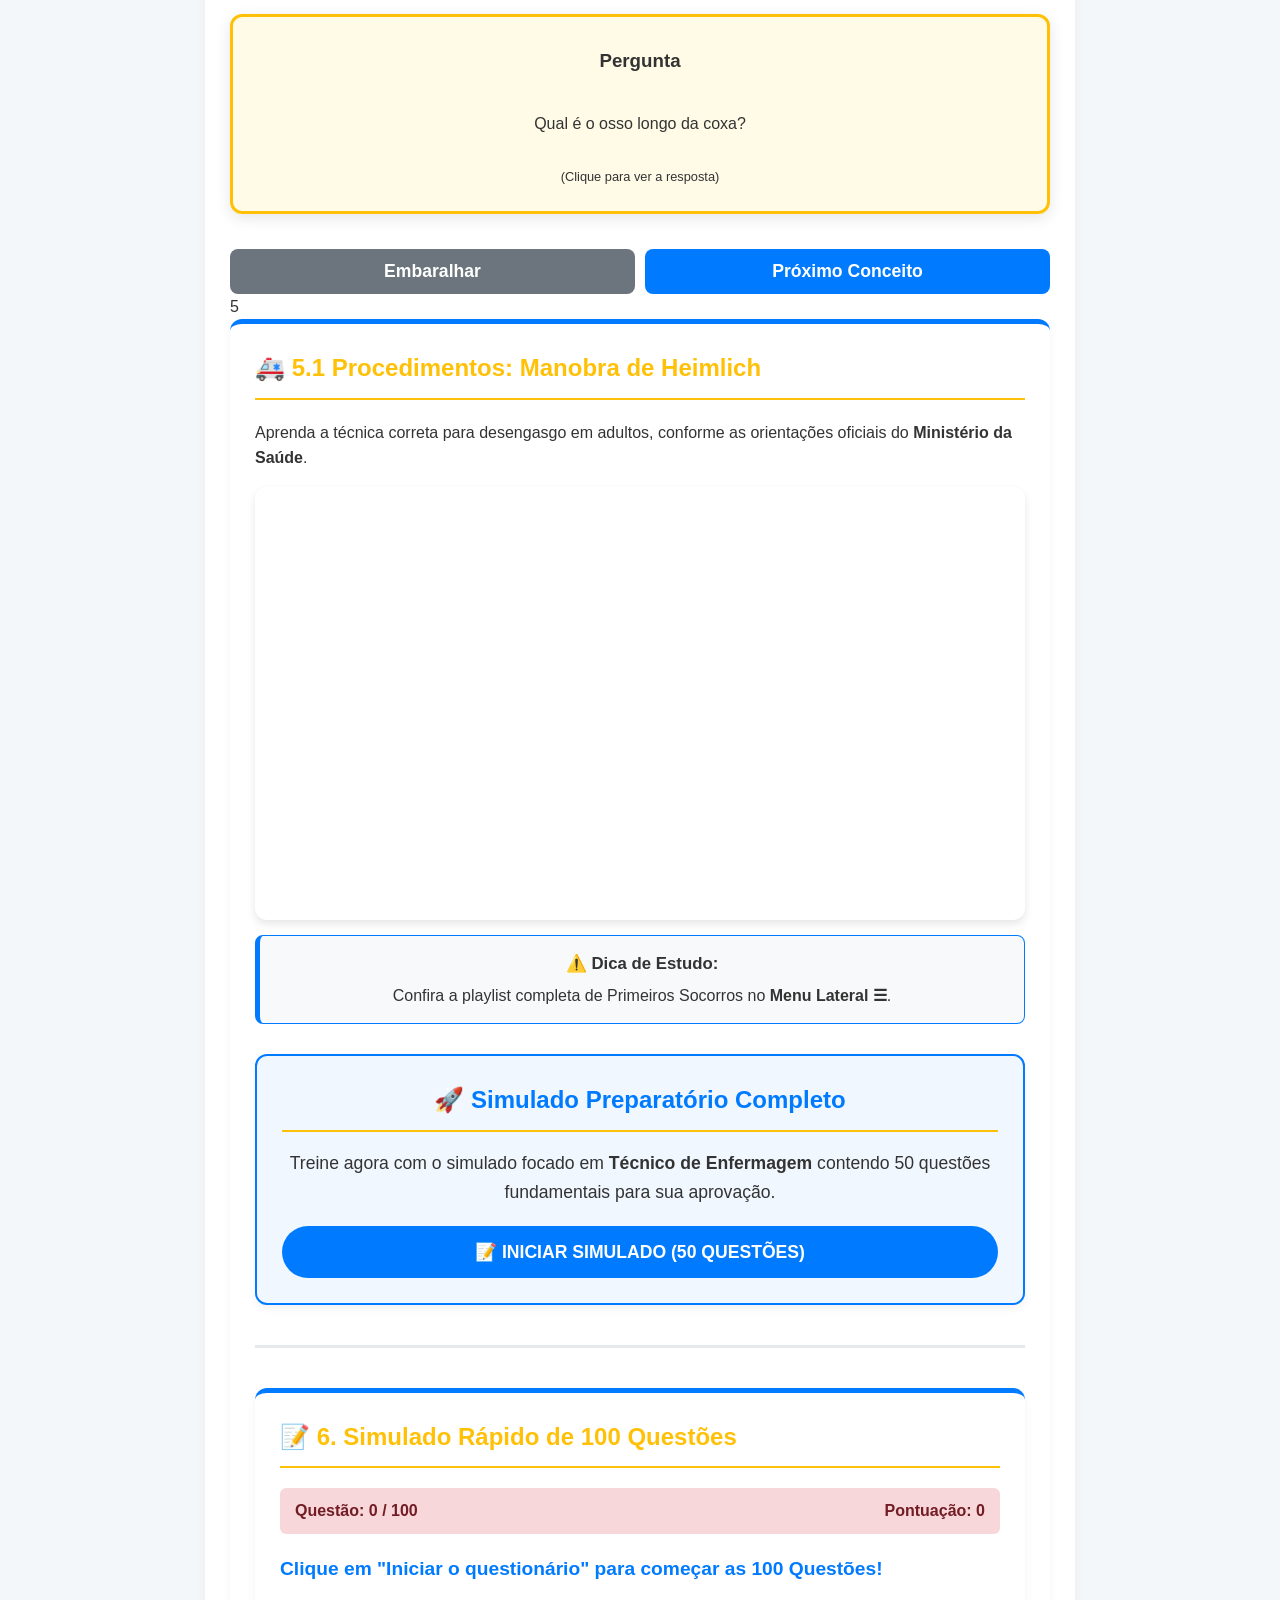
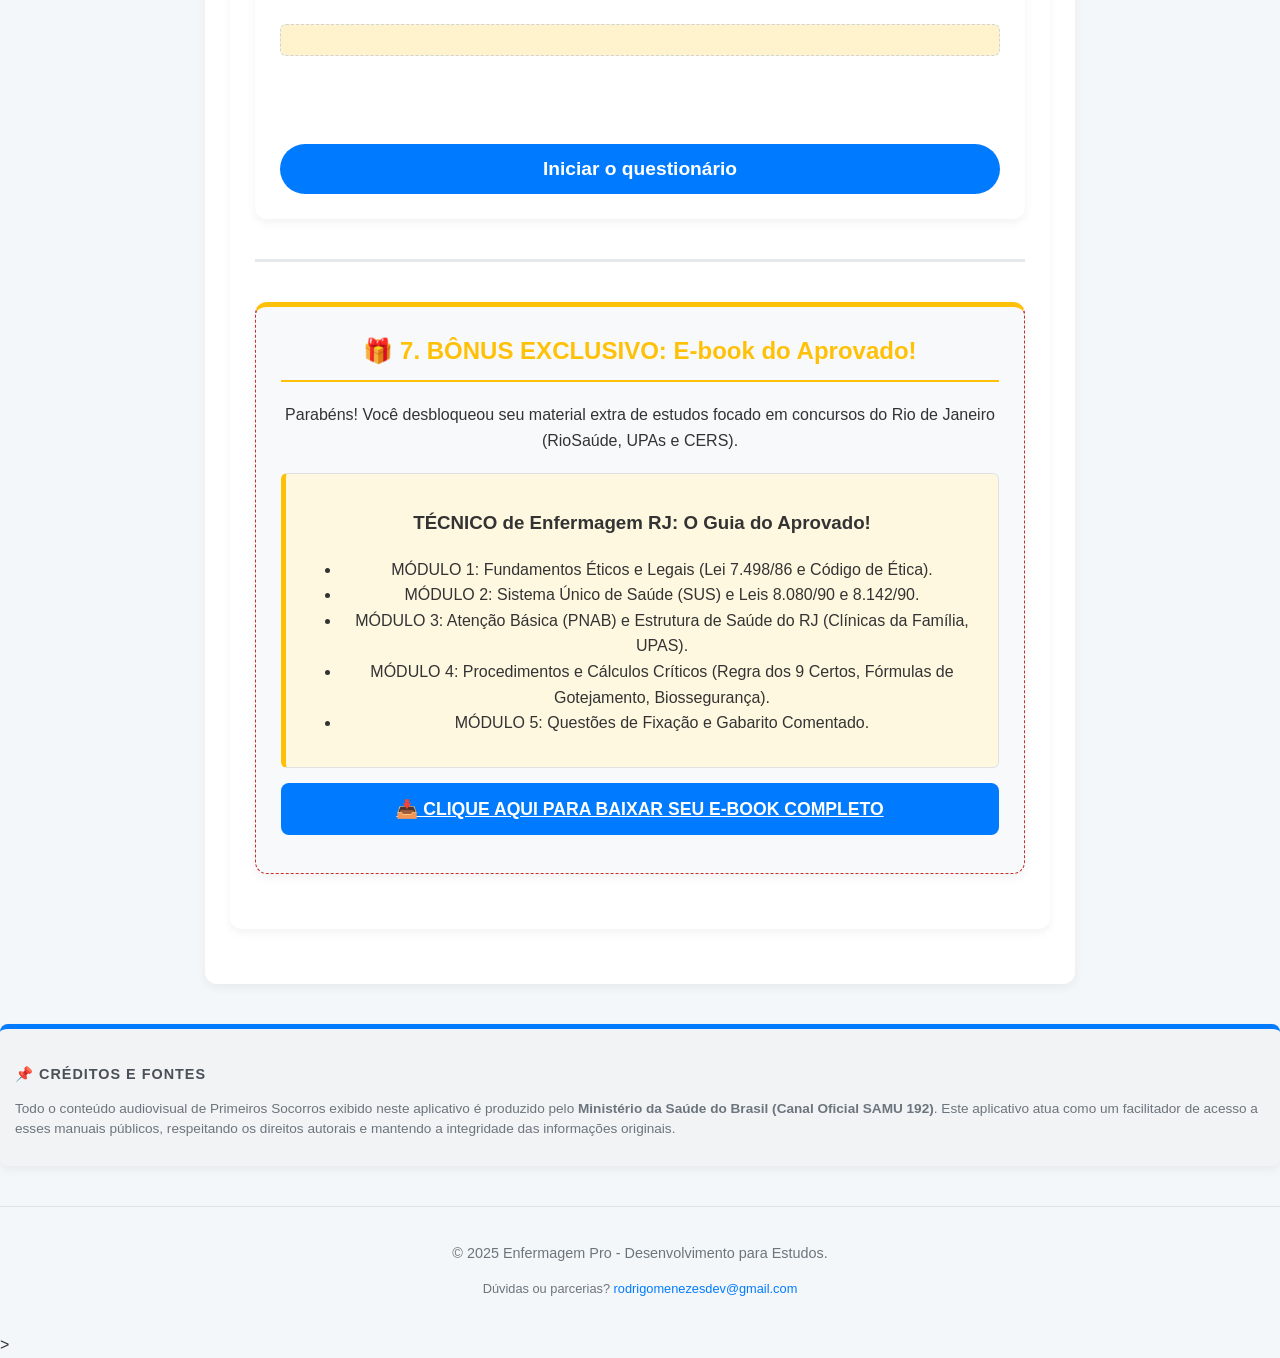
==== commit 265bf66f: "Update index.html" ====
--- a/index.html
+++ b/index.html
@@ -488,498 +488,6 @@
         </footer>
 
         <script src="./script.js"></script>
-
-    </<!DOCTYPE html>
-<html lang="pt-BR">
-<head>
-    <meta charset="UTF-8">
-    <meta name="viewport" content="width=device-width, initial-scale=1.0">
-    <title>Enfermagem Pro: Calculadoras e Simulado</title>
-
-    <link rel="manifest" href="manifest.json">
-    <meta name="theme-color" content="#007bff">
-
-    <link rel="stylesheet" href="./style.css">
-</head>
-
-<body>
-
-    <div id="saida-overlay" style="display: none; position: fixed; top: 0; left: 0; width: 100%; height: 100%; background-color: white; z-index: 9999; flex-direction: column; align-items: center; justify-content: center; transition: opacity 0.5s ease;">
-        <img src="img/ico-192.png" alt="Logo Enfermagem Pro" style="width: 120px; margin-bottom: 20px; animation: pulse 2s infinite;">
-        <h2 style="color: #007bff; font-family: sans-serif;">Até logo!</h2>
-        <p style="color: #666;">
-            Obrigado por estudar com o <strong>Enfermagem Pro</strong>.
-        </p>
-        <div style="margin-top: 20px; width: 40px; height: 40px; border: 4px solid #f3f3f3; border-top: 4px solid #007bff; border-radius: 50%; animation: spin 1s linear infinite;"></div>
-    </div>
-
-
-    <header>
-        <button id="menu-toggle" class="menu-toggle-button" aria-expanded="false" aria-controls="sidebar-menu" aria-label="Abrir Menu de Navegação">
-            ☰
-        </button>
-
-        <nav id="sidebar-menu" class="sidebar-menu" role="navigation" aria-label="Menu Principal">
-            <button id="close-menu" class="close-menu-button" aria-label="Fechar Menu" onclick="toggleSidebar()">
-                &times;
-            </button>
-            <div class="menu-header">
-                <h3>Navegação Rápida</h3>
-            </div>
-            <ul>
-                <li><a href="#gotejamento" onclick="closeSidebar(event)">💧 Cálculo de Gotejamento</a></li>
-                <li><a href="#dosagem" onclick="closeSidebar(event)">💊 Cálculo de Diluição/Dosagem</a></li>
-                <li><a href="#balanco-hidrico" onclick="closeSidebar(event)">⚖️ Cálculo de Balanço Hídrico (BH)</a></li>
-
-                <li class="menu-separator">Calculadoras Adicionais:</li>
-                <li><a href="#adicionais-pediatrica" onclick="closeSidebar(event)">➕ Dose Pediátrica</a></li>
-                <li><a href="#adicionais-insulina" onclick="closeSidebar(event)">➕ Cálculo de Insulina</a></li>
-                <li><a href="#adicionais-conversao" onclick="closeSidebar(event)">➕ Conversão de Unidades</a></li>
-
-                <li class="menu-separator">Módulos de Estudo:</li>
-                <li><a href="#flashcards" onclick="closeSidebar(event)">💡 Flashcards de Enfermagem</a></li>
-                <li><a href="#simulado" onclick="closeSidebar(event)">📝 Simulado Rápido de 100 Questões</a></li>
-                <li><a href="#primeiros-socorros" onclick="closeSidebar(event)">🚑 Manobra de Heimlich</a></li>
-
-                <li class="menu-separator">📚 Vídeo-Aulas:</li>
-                <li>
-                    <a href="https://www.youtube.com/playlist?list=PL_rQTI99G4P_jN5s44ttOA_ZmbFpHMRQF" target="_blank" onclick="closeSidebar(event)">
-                        🚑 Playlist: Primeiros Socorros
-                    </a>
-                </li>
-
-            </section>
-
-            <hr>
-
-            <li>
-                <a href="#simulado-50" onclick="closeSidebar(event)" style="color: #00d1ff; font-weight: bold;">
-                    🔥 NOVO: Simulado 50 Questões
-                </a>
-            </li>
-
-            <li class="menu-separator">Bônus:</li>
-            <li><a href="#acesso-simulados" onclick="closeSidebar(event)">🎯 Treino Avançado de Cálculos</a></li>
-            <li><a href="#bonus-ebook" onclick="closeSidebar(event)">🎁 E-book Guia do Aprovado</a></li>
-
-            <li class="logout-item">
-                <a href="#" onclick="executarSaida(event)">
-                    🚪 Sair do Aplicativo
-                </a>
-            </li>
-
-
-        </ul>
-    </nav>
-
-
-    <div id="overlay" class="overlay" onclick="toggleSidebar()"></div>
-
-    <h1>🔬 Enfermagem Pro: Calculadoras e Simulado</h1>
-</header>
-
-<main id="main-content" role="main">
-    <div class="container">
-
-        <section id="gotejamento" class="module-section" aria-labelledby="gotejamento-title">
-            <h2 id="gotejamento-title">💧 1. Calculadora de Gotejamento</h2>
-            <div class="input-group">
-                <label for="volume">Volume Total (mL):</label>
-                <input type="number" id="volume" value="500" placeholder="Ex: 500 mL" min="1" required aria-describedby="volume-hint">
-                <p id="volume-hint" class="visually-hidden">
-                    Insira o volume total em mililitros.
-                </p>
-            </div>
-            <div class="input-group">
-                <label for="tempo">Tempo de Infusão (horas):</label>
-                <input type="number" id="tempo" value="6" placeholder="Ex: 6 horas" min="1" required aria-describedby="tempo-hint">
-                <p id="tempo-hint" class="visually-hidden">
-                    Insira o tempo de infusão em horas.
-                </p>
-            </div>
-            <button class="button primary-button" onclick="calcularGotejamento()">Calcular Gotejamento</button>
-            <div id="resultado" class="result-box" role="status" aria-live="polite">
-                Insira os valores e clique em calcular.
-            </div>
-            <button class="explanation-toggle" onclick="toggleExplicacao('gotejamento')" aria-expanded="false" aria-controls="explicacao-gotejamento">
-                Mostrar Explicação
-            </button>
-            <div id="explicacao-gotejamento" class="explanation-box" style="display: none;">
-            </div>
-        </section>
-
-        <hr>
-
-        <section id="dosagem" class="module-section" aria-labelledby="dosagem-title">
-            <h2 id="dosagem-title">💊 2. Calculadora de Diluição/Dosagem</h2>
-            <p class="formula-info">
-                (Regra de Três: Prescrito / Disponível = Volume a Aspirar)
-            </p>
-
-            <h3>Informações do Medicamento</h3>
-            <div class="input-group">
-                <label for="disponivel_mg">Disponível no Frasco (mg):</label>
-                <input type="number" id="disponivel_mg" value="1000" placeholder="Ex: 1000 mg" min="0.1" required>
-            </div>
-            <div class="input-group">
-                <label for="disponivel_ml">Volume de Diluição (mL):</label>
-                <input type="number" id="disponivel_ml" value="5" placeholder="Ex: 5 mL" min="0.1" required>
-            </div>
-
-            <h3>Prescrição</h3>
-            <div class="input-group">
-                <label for="prescrito_mg">Prescrito para o Paciente (mg):</label>
-                <input type="number" id="prescrito_mg" value="250" placeholder="Ex: 250 mg" min="0.1" required>
-            </div>
-
-            <button class="button primary-button" onclick="calcularDosagem()">Calcular Volume a Aspirar</button>
-
-            <div id="resultado-dosagem" class="result-box" role="status" aria-live="polite">
-                Insira os valores e clique em calcular.
-            </div>
-            <button class="explanation-toggle" onclick="toggleExplicacao('dosagem')" aria-expanded="false" aria-controls="explicacao-dosagem">
-                Mostrar Explicação
-            </button>
-            <div id="explicacao-dosagem" class="explanation-box" style="display: none;">
-            </div>
-        </section>
-
-        <hr>
-
-        <section id="balanco-hidrico" class="module-section bh-section" aria-labelledby="bh-title">
-            <h2 id="bh-title">⚖️ 3. Calculadora de Balanço Hídrico (BH)</h2>
-            <p class="bh-example-box">
-                **Lembrete Clínico:** Balanço Hídrico (BH) = Total de Ingestas - Total de Eliminações.
-            </p>
-
-            <div class="bh-grid">
-
-                <div class="bh-column ingestas-column">
-                    <h3>INGESTAS (Entradas)</h3>
-                    <div class="input-group bh-next-question">
-                        <label for="ev">Endovenosa (EV) (mL):</label>
-                        <input type="number" id="ev" value="1500" placeholder="Ex: 1500 mL (Soro)" min="0" oninput="atualizarTotalIngestas()">
-                    </div>
-                    <div class="input-group">
-                        <label for="vo">Via Oral (VO) (mL):</label>
-                        <input type="number" id="vo" value="300" placeholder="Ex: 300 mL (Água/Chá)" min="0" oninput="atualizarTotalIngestas()">
-                    </div>
-                    <div class="input-group">
-                        <label for="sng">Sonda Nasogástrica (SNG) (mL):</label>
-                        <input type="number" id="sng" value="0" placeholder="Ex: 0 mL (Dieta)" min="0" oninput="atualizarTotalIngestas()">
-                    </div>
-                    <div class="input-group">
-                        <label for="outras_ingestas">Outras Ingestas (mL):</label>
-                        <input type="number" id="outras_ingestas" value="100" placeholder="Ex: 100 mL (Medicações)" min="0" oninput="atualizarTotalIngestas()">
-                    </div>
-                    <div id="total-ingestas-display" class="bh-total" role="status">
-                        Total Ingestas: 1900 mL
-                    </div>
-                </div>
-
-                <div class="bh-column eliminacoes-column">
-                    <h3>ELIMINAÇÕES (Saídas)</h3>
-                    <div class="input-group">
-                        <label for="diurese">Diurese (mL):</label>
-                        <input type="number" id="diurese" value="1200" placeholder="Ex: 1200 mL (Urina)" min="0" oninput="atualizarTotalEliminacoes()">
-                    </div>
-                    <div class="input-group">
-                        <label for="drenos">Drenos/Sondas (mL):</label>
-                        <input type="number" id="drenos" value="200" placeholder="Ex: 200 mL (Dreno de Tórax)" min="0" oninput="atualizarTotalEliminacoes()">
-                    </div>
-                    <div class="input-group">
-                        <label for="vomitos">Vômitos/Aspirações (mL):</label>
-                        <input type="number" id="vomitos" value="150" placeholder="Ex: 150 mL (Vômito)" min="0" oninput="atualizarTotalEliminacoes()">
-                    </div>
-                    <div class="input-group">
-                        <label for="outras_eliminacoes">Outras Eliminações (mL):</label>
-                        <input type="number" id="outras_eliminacoes" value="50" placeholder="Ex: 50 mL (Diarréia)" min="0" oninput="atualizarTotalEliminacoes()">
-                    </div>
-                    <div id="total-eliminacoes-display" class="bh-total" role="status">
-                        Total Eliminações: 1600 mL
-                    </div>
-                </div>
-            </div>
-
-            <button class="button primary-button bh-button" onclick="calcularBalançoHidrico()">Calcular Balanço Hídrico Final</button>
-            <div id="resultado-bh" class="result-box" role="status" aria-live="polite">
-                O Balanço Hídrico será exibido aqui.
-            </div>
-            <button class="explanation-toggle" onclick="toggleExplicacao('bh')" aria-expanded="false" aria-controls="explicacao-bh">
-                Mostrar Explicação
-            </button>
-            <div id="explicacao-bh" class="explanation-box" style="display: none;">
-            </div>
-        </section>
-
-        <hr>
-
-        <section id="adicionais" class="module-section" aria-labelledby="adicionais-title">
-            <h2 id="adicionais-title">➕ 4. Calculadoras Adicionais</h2>
-
-            <div id="adicionais-pediatrica">
-                <h3>Dose Pediátrica (mg)</h3>
-                <div class="input-group">
-                    <label for="dose-recomendada">Dose Recomendada (mg/Kg):</label>
-                    <input type="number" id="dose-recomendada" value="15" placeholder="Ex: 15 mg/Kg" min="0.1">
-                </div>
-                <div class="input-group">
-                    <label for="peso-crianca">Peso da Criança (Kg):</label>
-                    <input type="number" id="peso-crianca" value="10" placeholder="Ex: 10 Kg" min="0.1">
-                </div>
-                <button class="button control-button" onclick="calcularDosePediatrica()">Calcular Dose Total</button>
-                <div id="resultado-pediatrica" class="result-box" role="status" aria-live="polite"></div>
-                <button class="explanation-toggle" onclick="toggleExplicacao('pediatrica')" aria-expanded="false" aria-controls="explicacao-pediatrica">
-                    Mostrar Explicação
-                </button>
-                <div id="explicacao-pediatrica" class="explanation-box" style="display: none;">
-                </div>
-            </div>
-
-            <br>
-            <hr>
-
-            <div id="adicionais-insulina">
-                <h3>Cálculo de Insulina (mL)</h3>
-                <div class="input-group">
-                    <label for="unidades-prescritas">Unidades Prescritas (U):</label>
-                    <input type="number" id="unidades-prescritas" value="40" placeholder="Ex: 40 U" min="1">
-                </div>
-                <div class="input-group">
-                    <label for="unidades-ml">Concentração do Frasco (U/mL):</label>
-                    <input type="number" id="unidades-ml" value="100" placeholder="Ex: 100 U/mL (padrão)" min="1">
-                </div>
-                <button class="button control-button" onclick="calcularInsulina()">Calcular Volume de Insulina</button>
-                <div id="resultado-insulina" class="result-box" role="status" aria-live="polite"></div>
-                <button class="explanation-toggle" onclick="toggleExplicacao('insulina')" aria-expanded="false" aria-controls="explicacao-insulina">
-                    Mostrar Explicação
-                </button>
-                <div id="explicacao-insulina" class="explanation-box" style="display: none;">
-                </div>
-            </div>
-
-            <br>
-            <hr>
-
-            <div id="adicionais-conversao">
-                <h3>Conversão de Unidades (g, mg, mcg)</h3>
-                <div class="conversion-row">
-                    <div class="input-group conversion-group">
-                        <label for="valor-converter">Valor:</label>
-                        <input type="number" id="valor-converter" value="1" placeholder="Ex: 1.5" min="0.001" oninput="converterUnidades()">
-                    </div>
-                    <div class="input-group conversion-group">
-                        <label for="unidade-origem">De:</label>
-                        <select id="unidade-origem" onchange="converterUnidades()">
-                            <option value="g">Gramas (g)</option>
-                            <option value="mg" selected>Miligramas (mg)</option>
-                            <option value="mcg">Microgramas (mcg)</option>
-                        </select>
-                    </div>
-                    <span class="conversion-arrow" aria-hidden="true">→</span>
-                    <div class="input-group conversion-group">
-                        <label for="unidade-destino">Para:</label>
-                        <select id="unidade-destino" onchange="converterUnidades()">
-                            <option value="g">Gramas (g)</option>
-                            <option value="mg">Miligramas (mg)</option>
-                            <option value="mcg" selected>Microgramas (mcg)</option>
-                        </select>
-                    </div>
-                </div>
-                <div id="resultado-conversao" class="result-box" role="status" aria-live="polite"></div>
-                <button class="explanation-toggle" onclick="toggleExplicacao('conversao')" aria-expanded="false" aria-controls="explicacao-conversao">
-                    Mostrar Explicação
-                </button>
-                <div id="explicacao-conversao" class="explanation-box" style="display: none;">
-                </div>
-            </div>
-        </section>
-
-        <hr>
-
-        <section id="acesso-simulados" class="module-section bonus-module" aria-labelledby="treino-title">
-            <h2 id="treino-title">🎯 Módulos de Treino Dedicados (Simulado e Cálculos)</h2>
-            <p class="module-description">
-                Acesse aqui o **simulado de 10 questões (Módulo 6)** e o **treino intensivo das 6 fórmulas de cálculo (Módulo 7)**.
-            </p>
-
-            <a href="simulado/index.html" target="_blank" rel="noopener noreferrer" class="button primary-button bonus-button">
-                ACESSAR MÓDULOS DE TREINO DAS CÁLCULADORAS
-                AVANÇADO
-            </a>
-            <p class="small-text-hint">
-                (Abre em uma nova aba para focar 100% no estudo)
-            </p>
-        </section>
-
-        <hr>
-
-        <section id="flashcards" class="module-section flashcard-section" aria-labelledby="flashcards-title">
-            <h2 id="flashcards-title">💡 5. Flashcards de Enfermagem (100 Conceitos)</h2>
-
-            <div class="card-filter-group">
-                <label for="card-category">Filtrar por Categoria:</label>
-                <select id="card-category" onchange="filtrarCards(this.value)" aria-label="Filtrar Flashcards por Categoria">
-                    <option value="Todos os Conceitos">Todos os Conceitos</option>
-                    <option value="Anatomia/Fisiologia">Anatomia/Fisiologia</option>
-                    <option value="Patologia">Patologia</option>
-                    <option value="Sinais Vitais">Sinais Vitais</option>
-                    <option value="Terminologia">Terminologia</option>
-                    <option value="Farmacologia">Farmacologia</option>
-                    <option value="Procedimentos">Procedimentos</option>
-                    <option value="Fundamentos">Fundamentos</option>
-                    <option value="SUS/Legislação">SUS/Legislação</option>
-                    <option value="Biossegurança">Biossegurança</option>
-                </select>
-            </div>
-
-            <div id="flashcard-wrapper" onclick="virarCard()" role="button" tabindex="0" aria-label="Flashcard: Clique para ver a resposta ou voltar">
-                <div id="flashcard" class="flashcard-box">
-                    <div class="card-face card-front">
-                        <h3>Pergunta</h3>
-                        <p id="card-question">
-                            Carregando...
-                        </p>
-                        <p class="card-hint">
-                            (Clique para ver a resposta)
-                        </p>
-                    </div>
-                    <div class="card-face card-back">
-                        <h3>Resposta</h3>
-                        <p id="card-answer">
-                            Carregando...
-                        </p>
-                        <p class="card-hint">
-                            (Clique para voltar)
-                        </p>
-                    </div>
-                </div>
-            </div>
-
-            <div class="flashcard-controls">
-                <button class="button control-button" onclick="embaralhar()">Embaralhar</button>
-                <button class="button primary-button" onclick="proximoCard(event)">Próximo Conceito</button>
-            </div>
-
-            5                <section id="primeiros-socorros" class="module-section" aria-labelledby="socorros-title">
-                <h2 id="socorros-title">🚑 5.1 Procedimentos: Manobra de Heimlich</h2>
-                <p class="module-description">
-                    Aprenda a técnica correta para desengasgo em adultos, conforme as orientações oficiais do <strong>Ministério da Saúde</strong>.
-                </p>
-
-                <div class="video-container" style="position: relative; padding-bottom: 56.25%; height: 0; overflow: hidden; border-radius: 12px; box-shadow: 0 4px 8px rgba(0,0,0,0.1);">
-                    <iframe
-                        style="position: absolute; top: 0; left: 0; width: 100%; height: 100%; border: 0;"
-                        src="https://www.youtube.com/embed/PyMq2iDMEkI"
-                        title="Manobra de Heimlich - Ministério da Saúde"
-                        allow="accelerometer; autoplay; clipboard-write; encrypted-media; gyroscope; picture-in-picture"
-                        allowfullscreen>
-                    </iframe>
-                </div>
-
-                <div style="margin-top: 15px; padding: 15px; background-color: #f8f9fa; border: 1px solid #007bff; border-left: 5px solid #007bff; border-radius: 8px; color: #333; text-align: center;">
-                    <p style="margin: 0; font-size: 1.05em;">
-                        ⚠️ <strong>Dica de Estudo:</strong>
-                    </p>
-                    <p style="margin: 5px 0 0 0;">
-                        Confira a playlist completa de Primeiros Socorros no <strong>Menu Lateral ☰</strong>.
-                    </p>
-                </div>
-
-                <section id="simulado-50" class="module-section" style="background-color: #f0f7ff; border: 2px solid #007bff; border-radius: 12px; padding: 25px; text-align: center; margin: 30px 0;">
-                    <h2 style="color: #007bff; margin-bottom: 15px;">🚀 Simulado Preparatório Completo</h2>
-                    <p style="font-size: 1.1em; color: #333; margin-bottom: 20px;">
-                        Treine agora com o simulado focado em <strong>Técnico de Enfermagem</strong> contendo 50 questões fundamentais para sua aprovação.
-                    </p>
-
-                    <a href="simulado-tec/404.html"
-                        class="button primary-button"
-                        style="text-decoration: none; border-radius: 30px;">
-                        📝 INICIAR SIMULADO (50 QUESTÕES)
-                    </a>
-
-                </section>
-
-                <hr>
-
-                <section id="simulado" class="module-section quiz-container" aria-labelledby="simulado-title">
-                    <h2 id="simulado-title">📝 6. Simulado Rápido de 100 Questões</h2>
-
-                    <div class="quiz-status" role="status" aria-live="polite">
-                        <span>Questão: <span id="current-question-index">0</span> / <span id="total-questions">100</span></span>
-                        <span>Pontuação: <span id="score">0</span></span>
-                    </div>
-
-                    <div id="question-area">
-                        <p id="question-text" class="question-title">
-                            Clique em Iniciar Simulado!
-                        </p>
-
-                        <div id="options-container" class="options-grid" role="radiogroup" aria-label="Opções de Resposta">
-                        </div>
-
-                        <div id="feedback-message" class="feedback-box" role="alert" aria-live="assertive">
-                        </div>
-                    </div>
-
-                    <div class="quiz-controls">
-                        <button id="end-quiz-button" class="button control-button" style="display:none;" disabled>
-                            Encerrar Simulado
-                        </button>
-                        <button id="next-question-button" class="button primary-button" onclick="startQuiz()">
-                            Iniciar Simulado
-                        </button>
-                    </div>
-                </section>
-
-                <hr>
-
-                <section id="bonus-ebook" class="module-section bonus-module" aria-labelledby="ebook-title">
-                    <h2 id="ebook-title">🎁 7. BÔNUS EXCLUSIVO: E-book do Aprovado!</h2>
-                    <p>
-                        Parabéns! Você desbloqueou seu material extra de estudos focado em concursos do Rio de Janeiro (RioSaúde, UPAs e CERS).
-                    </p>
-                    <div class="result-box ebook-box">
-                        <h3>TÉCNICO de Enfermagem RJ: O Guia do Aprovado!</h3>
-                        <ul>
-                            <li>MÓDULO 1: Fundamentos Éticos e Legais (Lei 7.498/86 e Código de Ética).</li>
-                            <li>MÓDULO 2: Sistema Único de Saúde (SUS) e Leis 8.080/90 e 8.142/90.</li>
-                            <li>MÓDULO 3: Atenção Básica (PNAB) e Estrutura de Saúde do RJ (Clínicas da Família, UPAS).</li>
-                            <li>MÓDULO 4: Procedimentos e Cálculos Críticos (Regra dos 9 Certos, Fórmulas de Gotejamento, Biossegurança).</li>
-                            <li>MÓDULO 5: Questões de Fixação e Gabarito Comentado.</li>
-                        </ul>
-                    </div>
-                    <a href="img/ebook01.pdf" target="_blank" rel="noopener noreferrer" class="button primary-button bonus button">
-                        📥 CLIQUE AQUI PARA BAIXAR SEU
-                        E-BOOK COMPLETO
-                    </a>
-                    <p class="small-text-hint">
-                    </p>
-                </section>
-
-            </div>
-        </main>
-        <section class="module-section" style="background-color: #f1f3f5; border-radius: 8px; padding: 15px; margin-top: 40px;">
-            <h4 style="color: #495057; margin-bottom: 8px; font-size: 0.9rem; text-transform: uppercase; letter-spacing: 1px;">
-                📌 Créditos e Fontes
-            </h4>
-            <p style="font-size: 0.85rem; color: #6c757d; line-height: 1.4;">
-                Todo o conteúdo audiovisual de Primeiros Socorros exibido neste aplicativo é produzido pelo <strong>Ministério da Saúde do Brasil (Canal Oficial SAMU 192)</strong>.
-                Este aplicativo atua como um facilitador de acesso a esses manuais públicos, respeitando os direitos autorais e mantendo a integridade das informações originais.
-            </p>
-        </section>
-
-        <footer>
-            <p>
-                &copy; 2025 Enfermagem Pro - Desenvolvimento para Estudos.
-            </p>
-            <p style="font-size: 0.8rem; margin-top: 5px;">
-                Dúvidas ou parcerias? <a href="mailto:rodrigomenezesdev@gmail.com" style="color: #007bff; text-decoration: none;">rodrigomenezesdev@gmail.com</a>
-            </p>
-        </footer>
-
-        <script src="./script.js"></script>
-
     </body>
 </html>>
 </html>
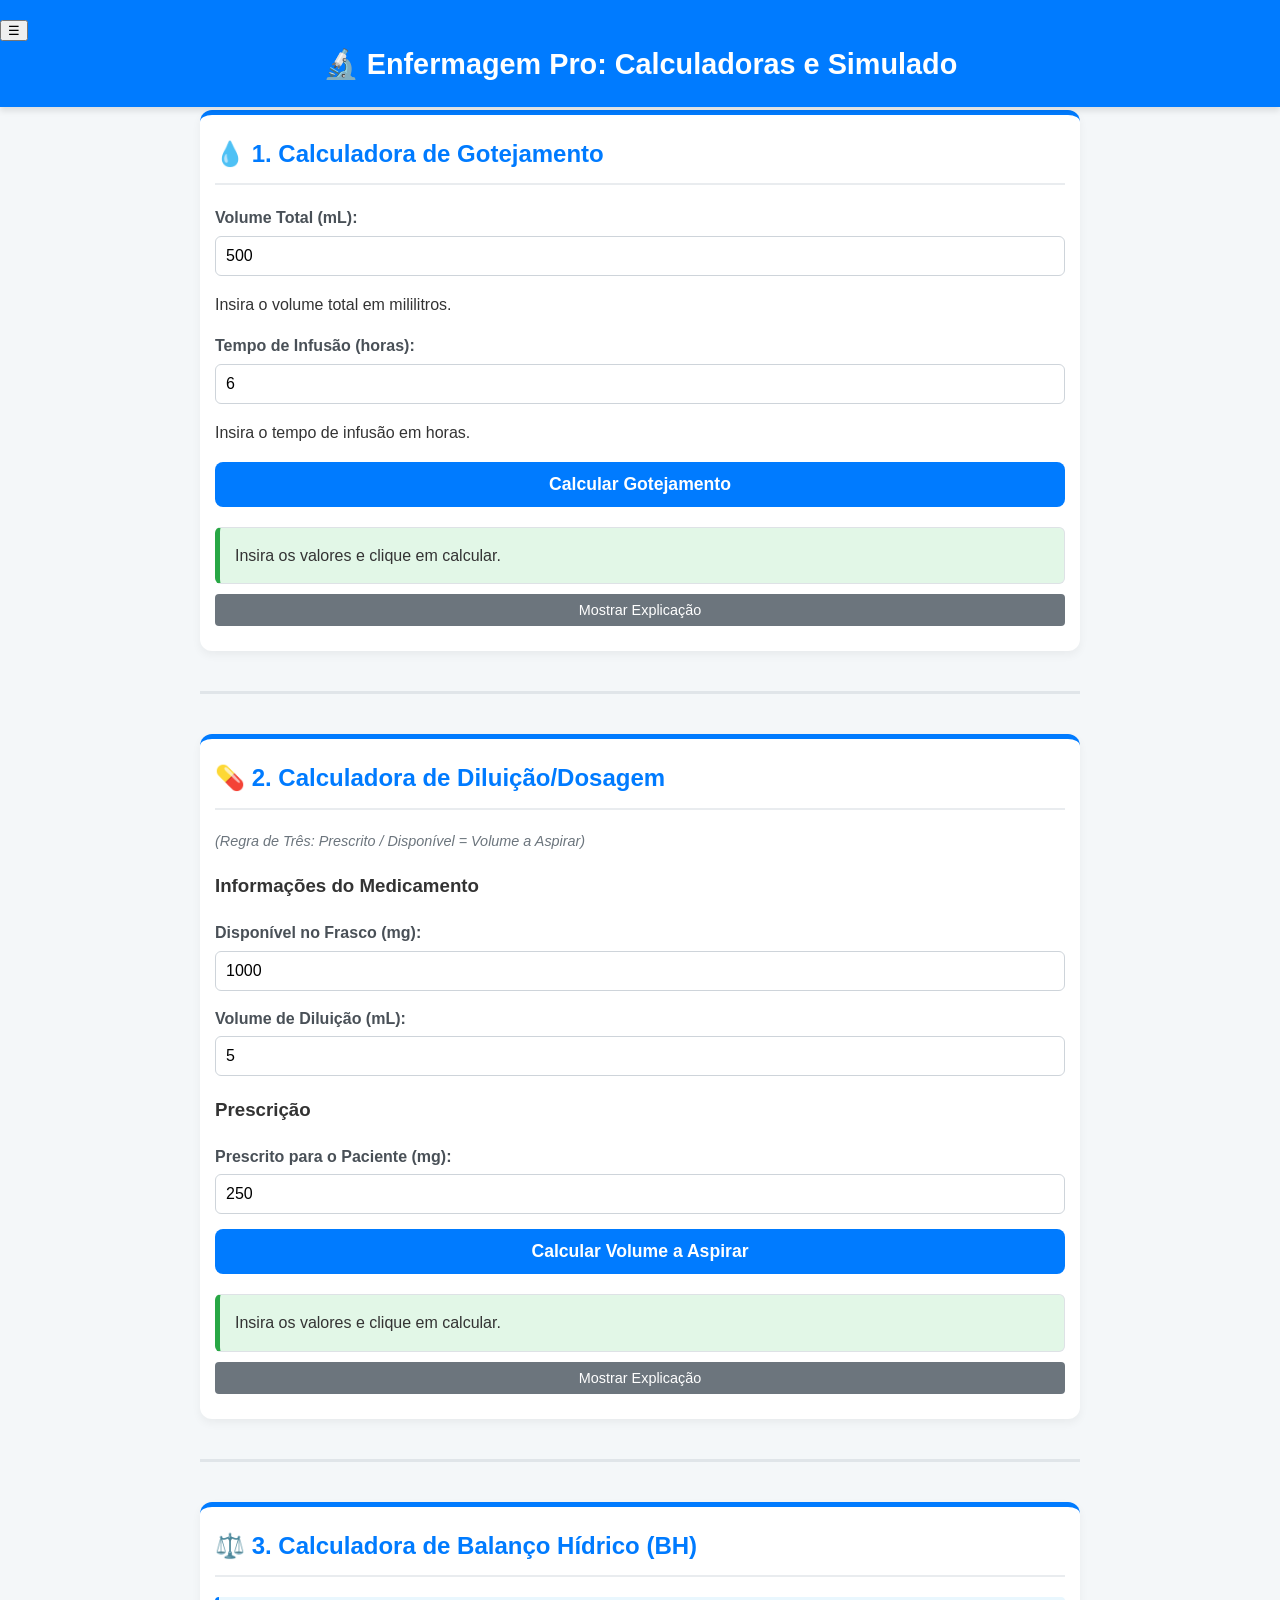
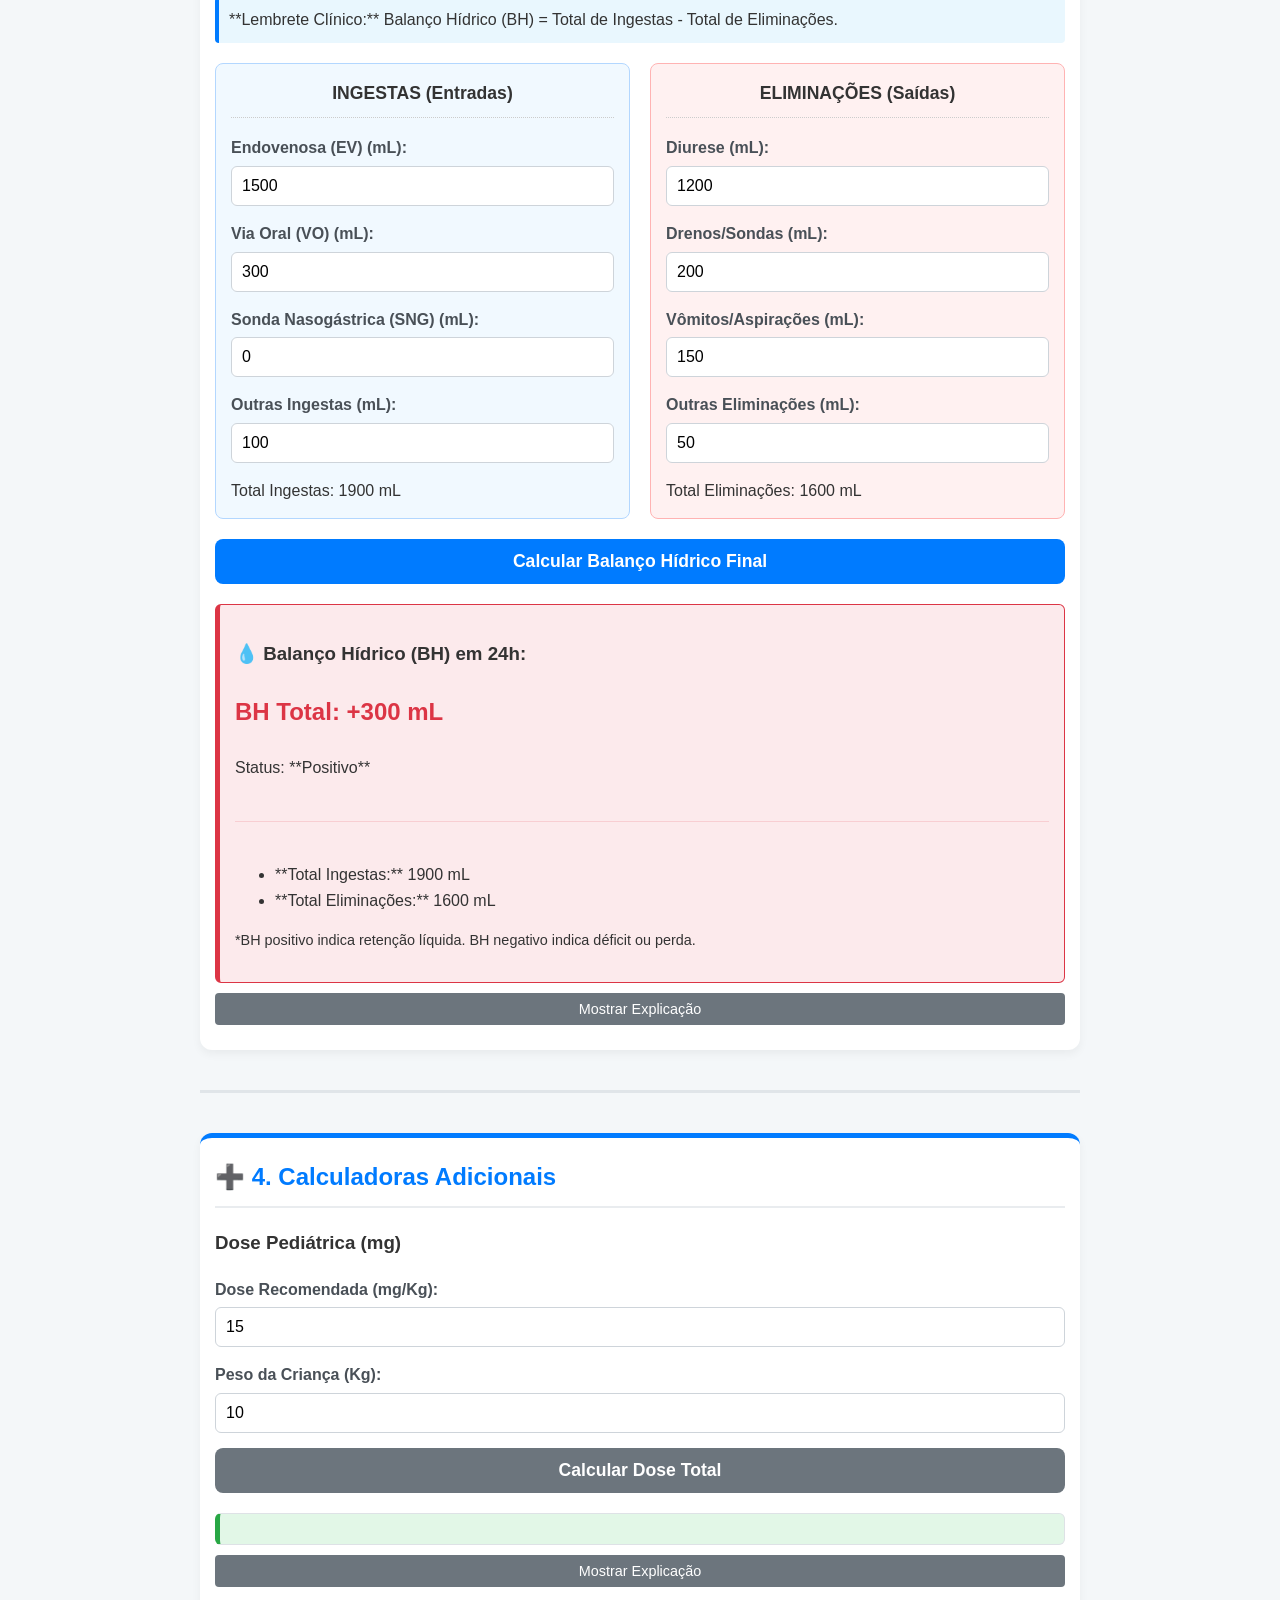
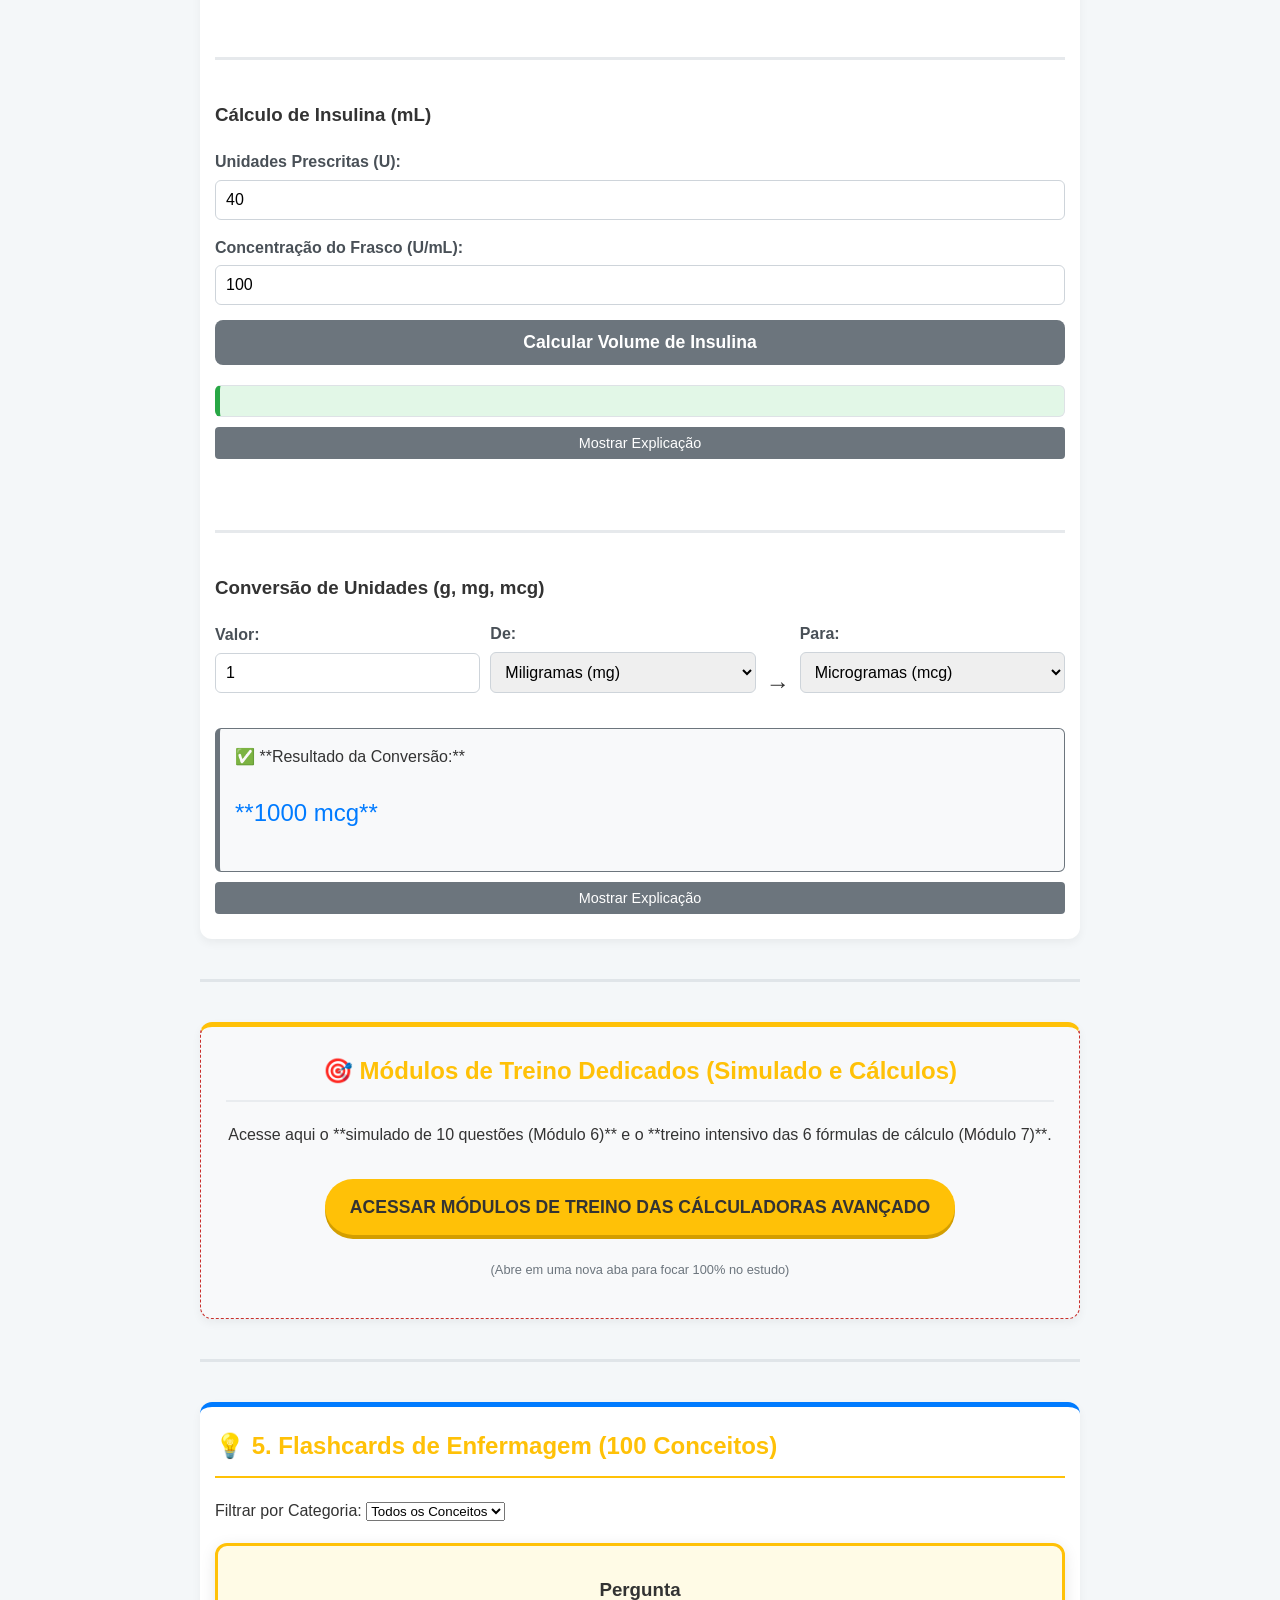
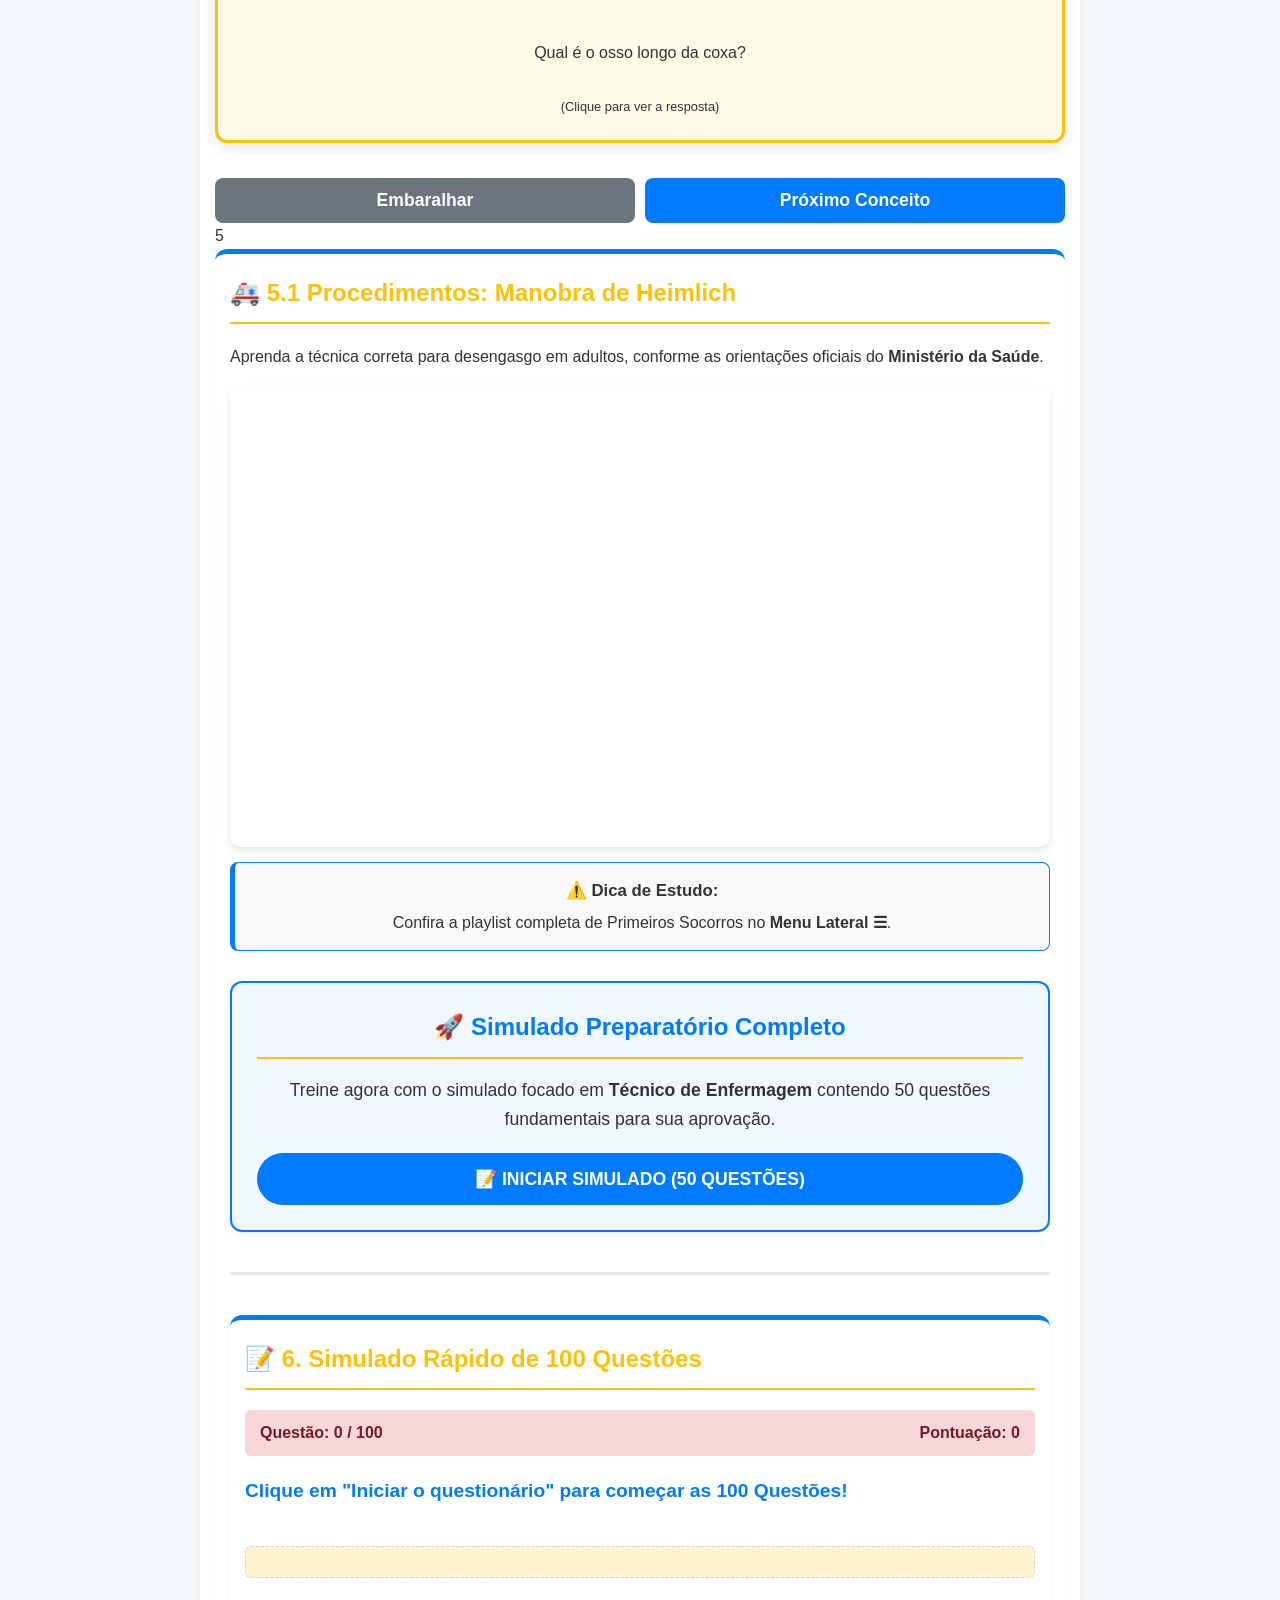
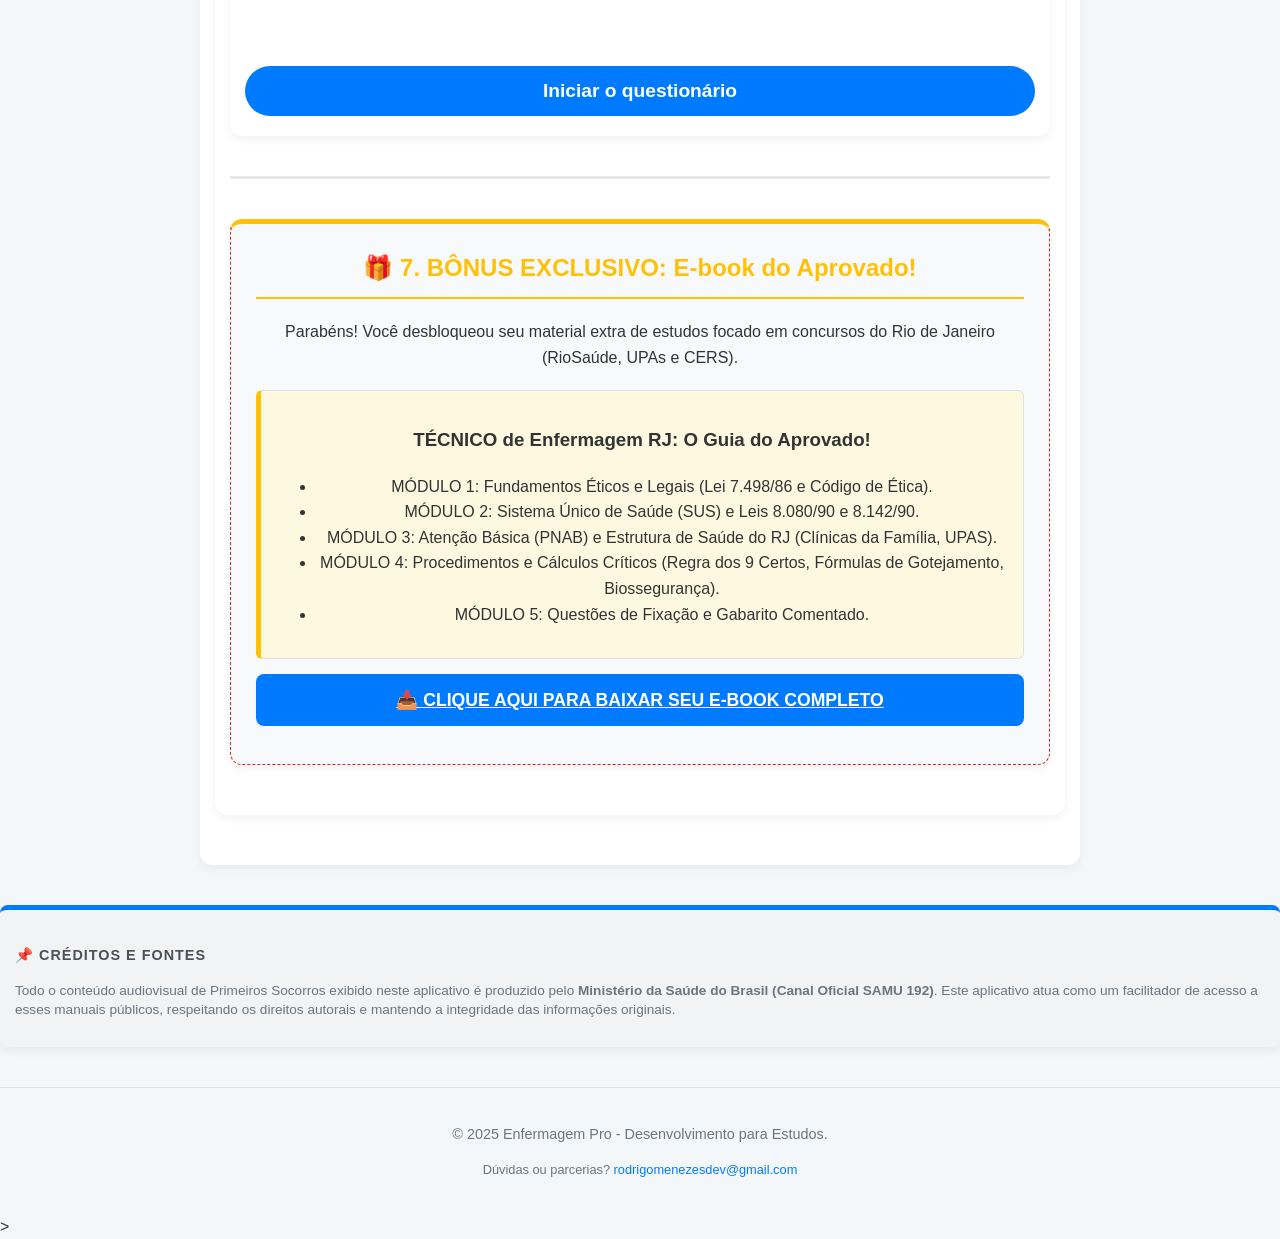
==== commit 58206ed6: "Update index.html" ====
--- a/index.html
+++ b/index.html
@@ -9,6 +9,7 @@
     <meta name="theme-color" content="#007bff">
 
     <link rel="stylesheet" href="./style.css">
+    <script src="cordova.js"></script>
 </head>
 
 <body>
--- a/style.css
+++ b/style.css
@@ -45,12 +45,15 @@
     margin-left: auto; 
     max-width: 900px;
     margin-right: auto;
-    padding: 110px 15px 0 15px; 
-}
+    /* Ajustado: padding lateral menor para não espremer no mobile */
+    padding: 110px 10px 0 10px; 
+}
+
 
 .module-section {
     background-color: white;
-    padding: 25px;
+    /* Ajustado: padding interno menor (15px) para ganhar espaço */
+    padding: 20px 15px;
     border-radius: 12px;
     box-shadow: 0 4px 10px rgba(0, 0, 0, 0.05);
     margin-bottom: 30px;
@@ -58,6 +61,7 @@
     box-sizing: border-box; 
     width: 100%; 
 }
+
 
 .module-section h2 {
     color: #007bff;
@@ -640,21 +644,27 @@
     .bh-grid { flex-direction: column; }
     .nav-menu { flex-wrap: wrap; justify-content: center; }
     .nav-menu a { margin: 5px; font-size: 0.8em; }
-    .container { padding-top: 150px; } 
+    
+    /* Ajustes para a caixa não ficar estreita */
+    .container { 
+        padding-top: 150px; 
+        padding-left: 5px; 
+        padding-right: 5px; 
+    } 
+
+    .module-section {
+        padding: 15px 10px; /* Mais espaço para o texto no celular */
+        width: 100%;
+    }
+
+    .bonus-button {
+        width: 100% !important;
+        max-width: 100% !important;
+    }
+
     .flashcard-controls { flex-direction: column; }
     .quiz-controls { flex-direction: column-reverse; }
     .conversion-row { flex-wrap: wrap; }
     header h1 { font-size: 1.4em; }
-}
-
-/* Animações da Tela de Saída */
-@keyframes spin {
-    0% { transform: rotate(0deg); }
-    100% { transform: rotate(360deg); }
-}
-
-@keyframes pulse {
-    0% { transform: scale(1); }
-    50% { transform: scale(1.05); }
-    100% { transform: scale(1); }
-}
+    }
+        
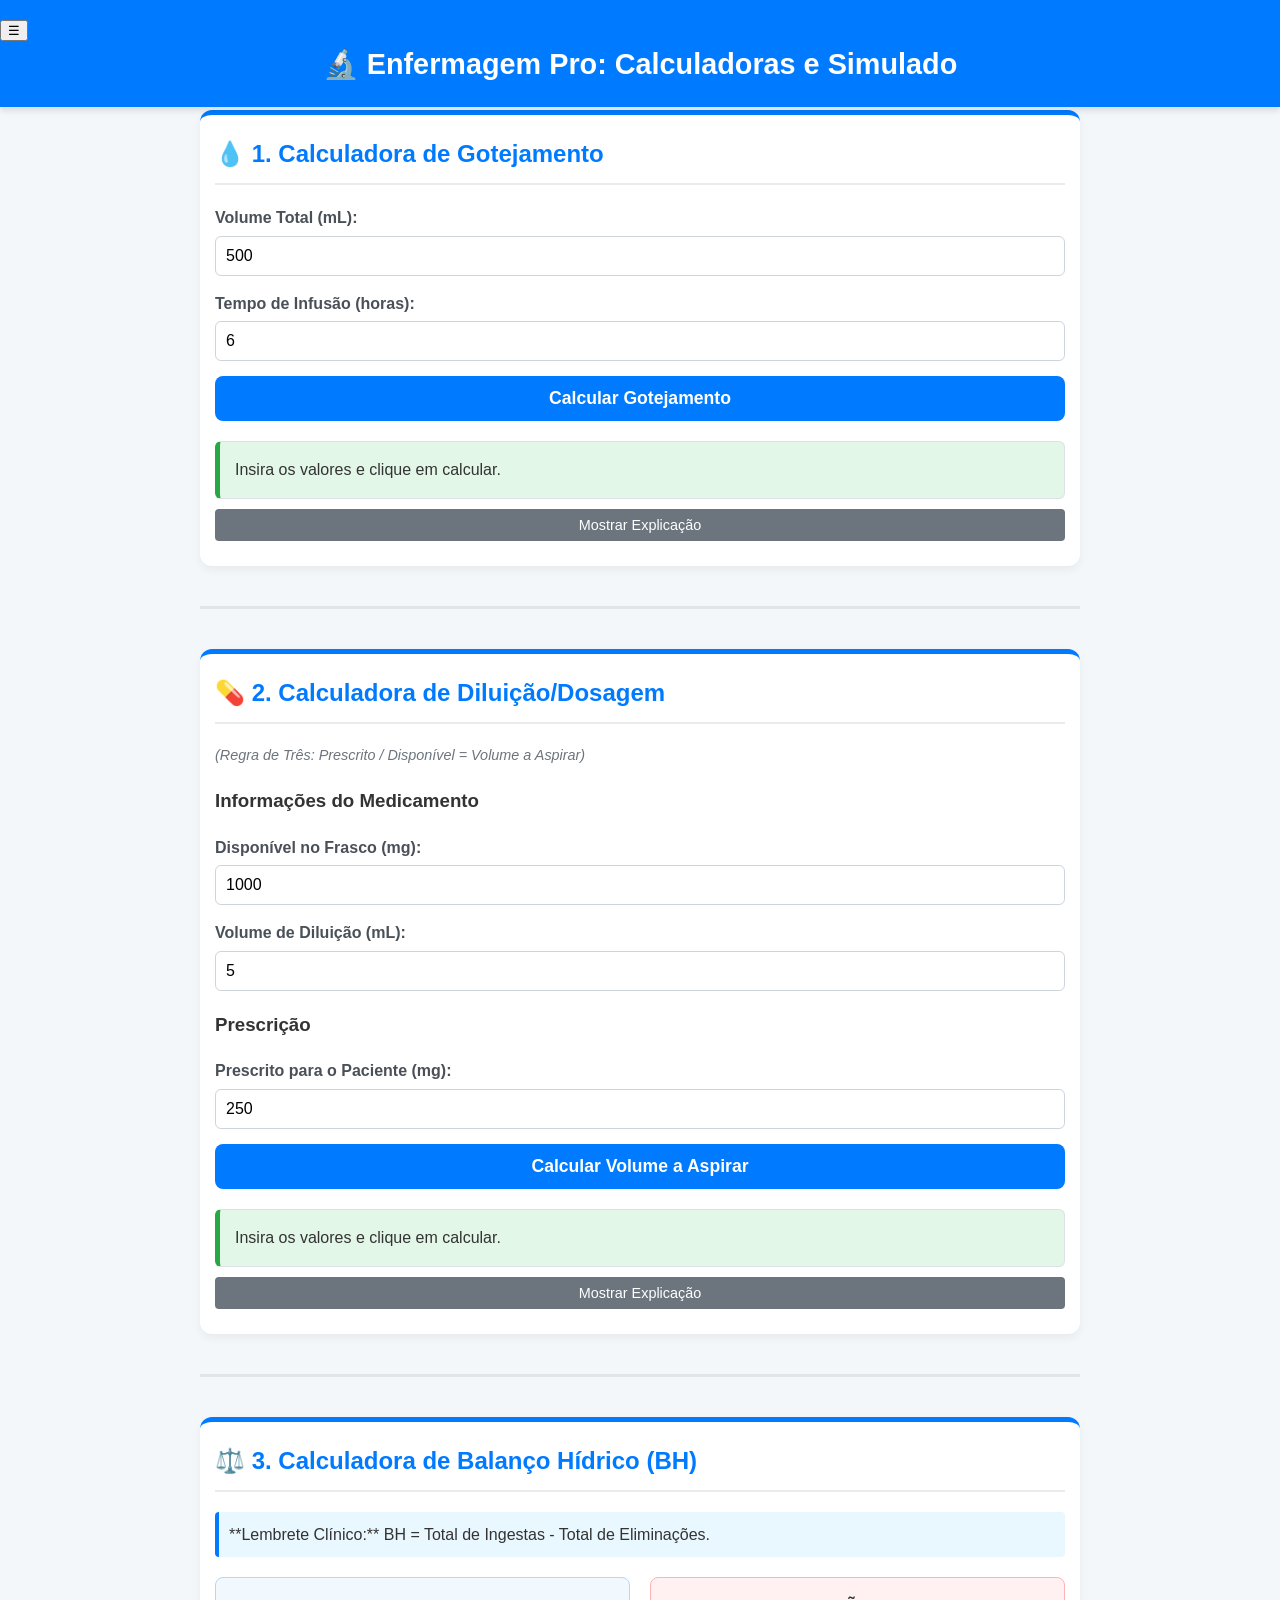
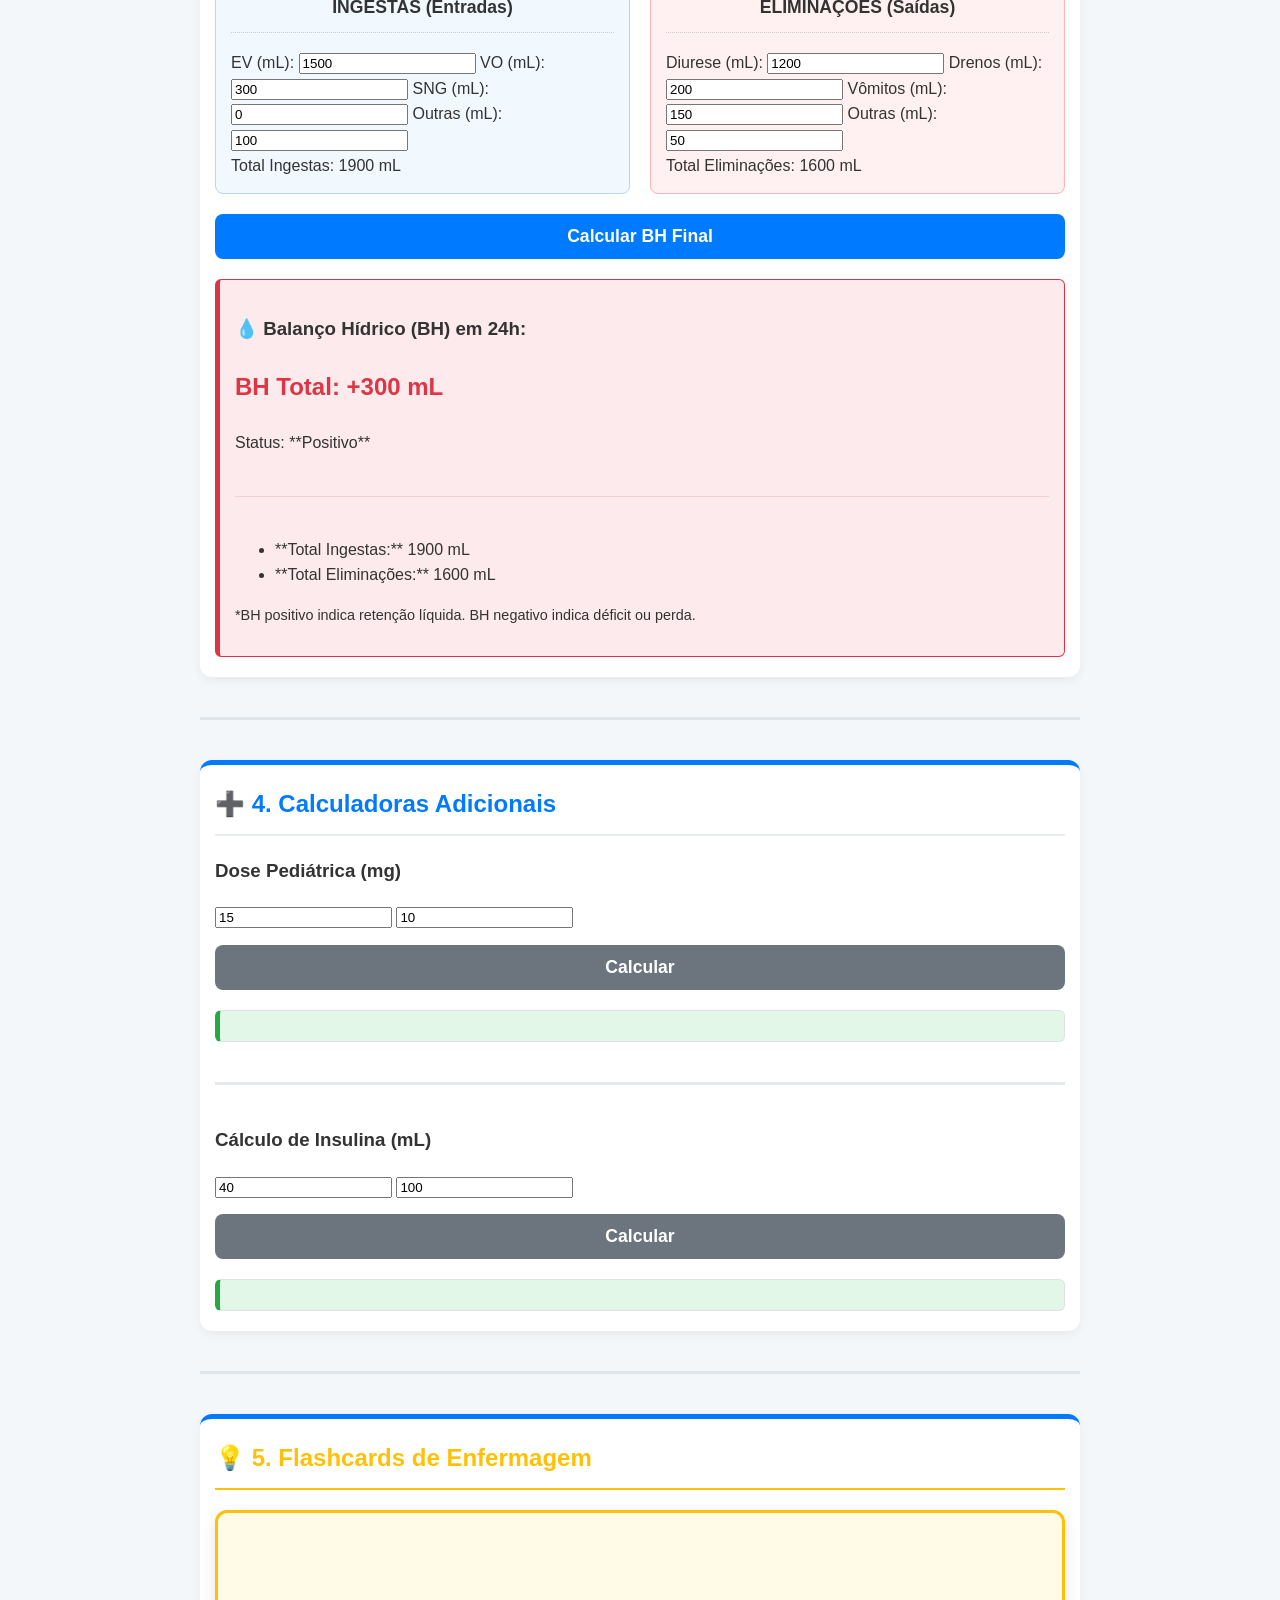
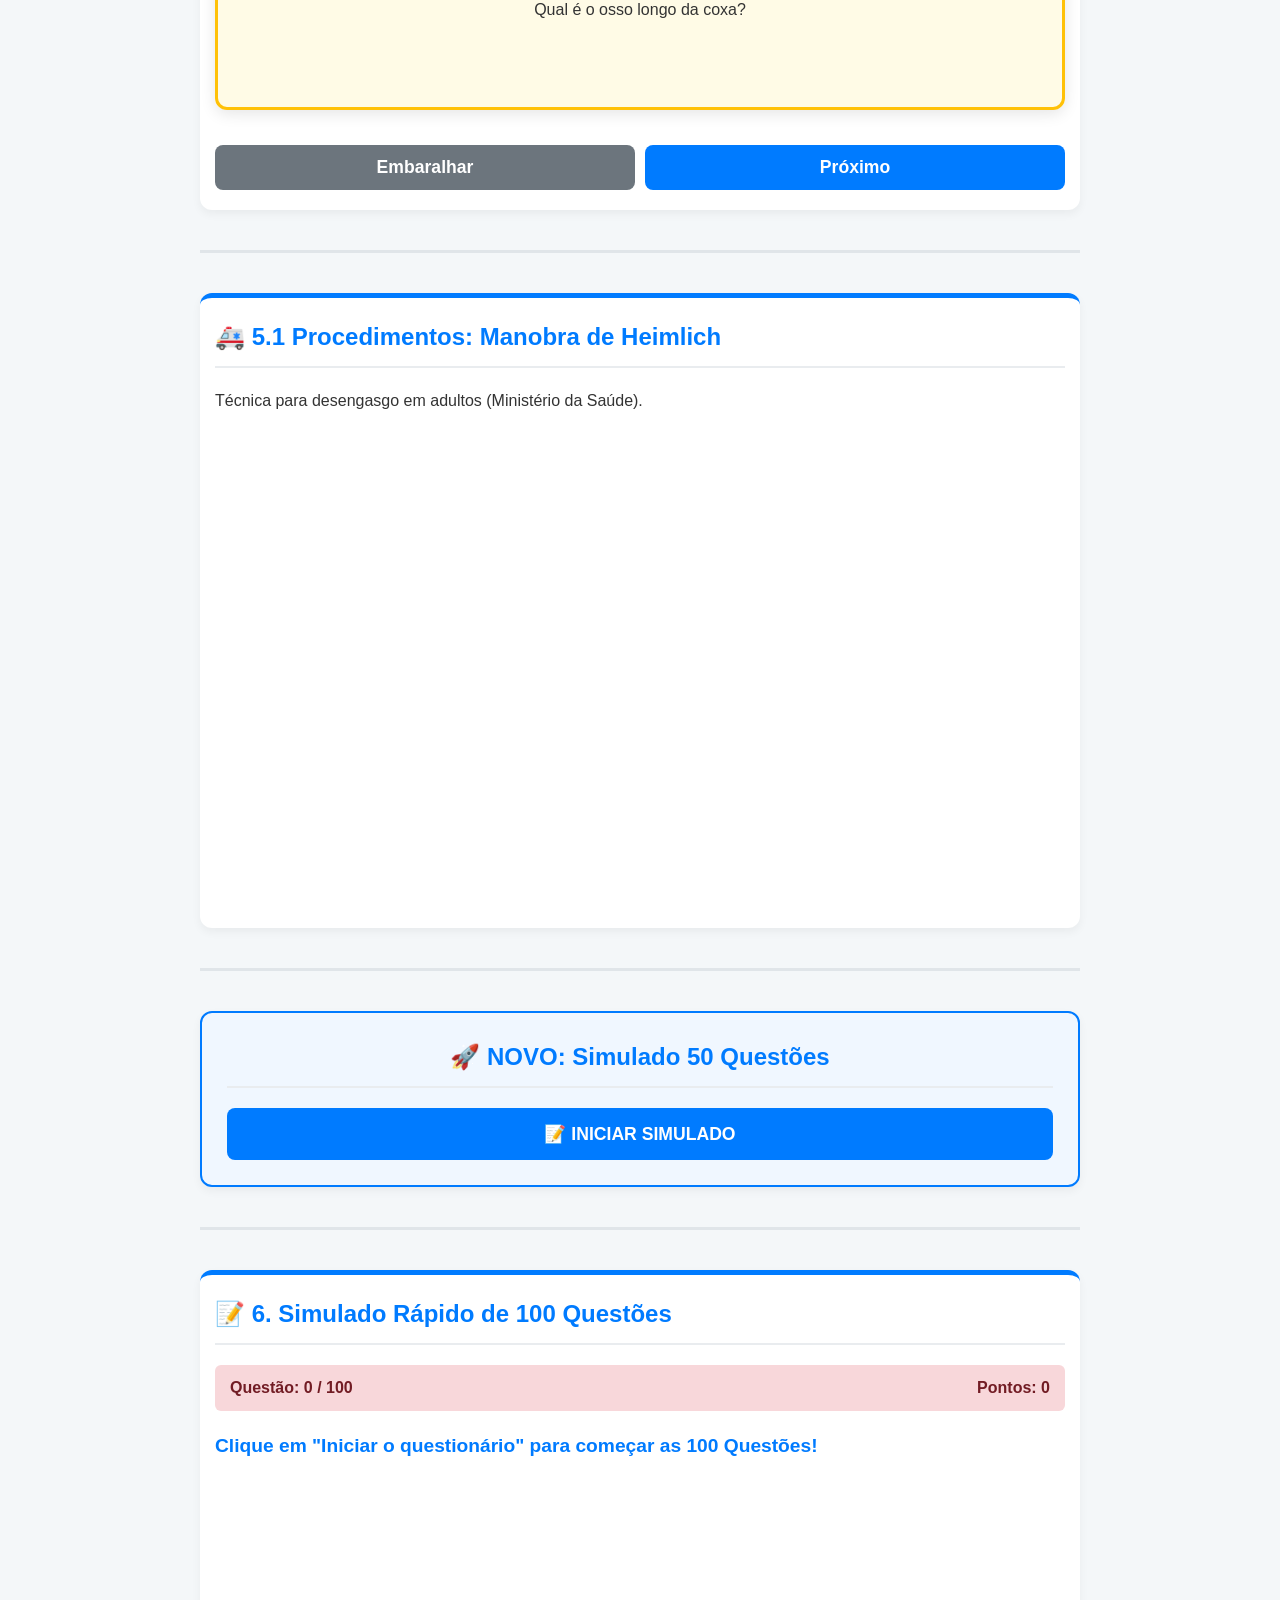
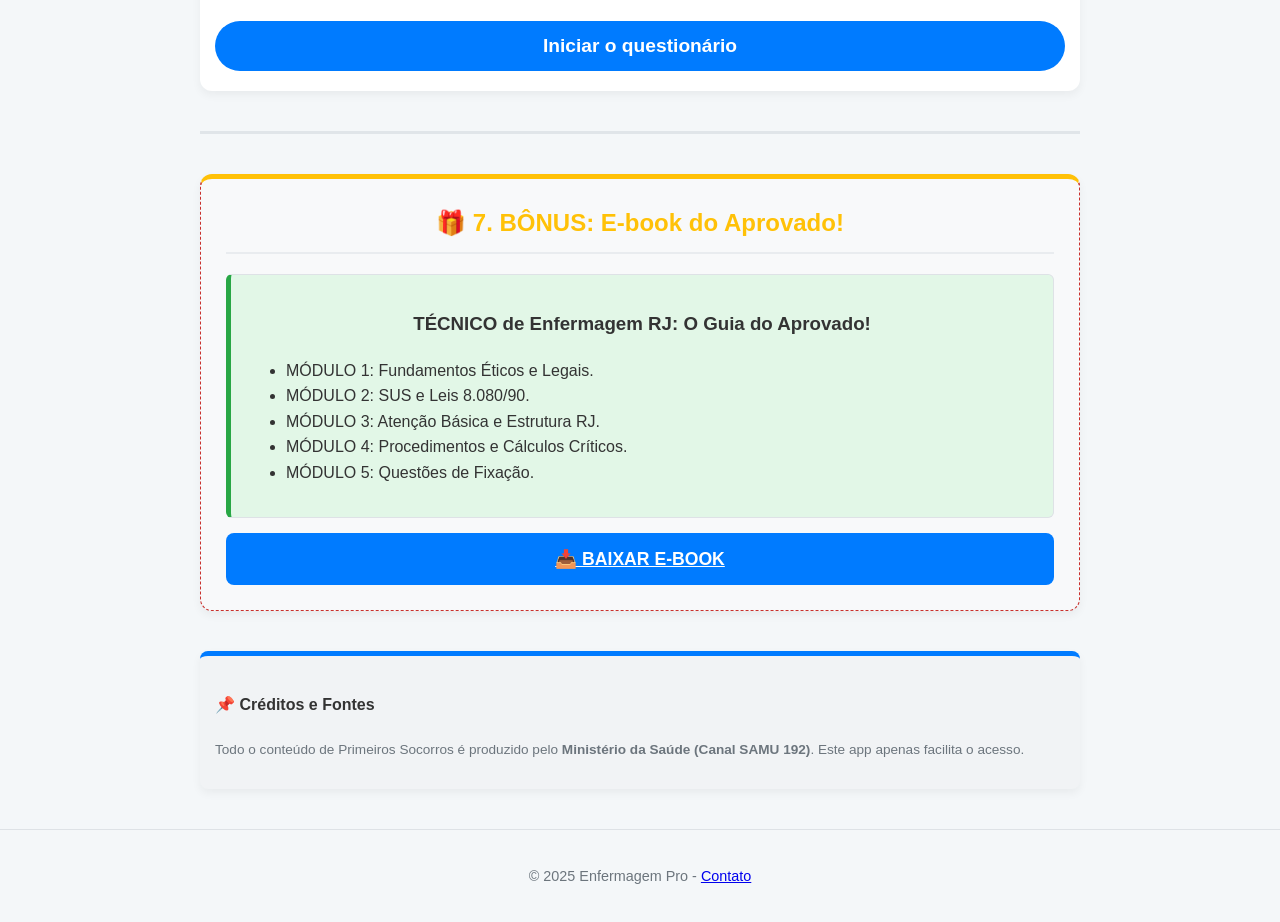
==== commit a22fe27a: "Update index.html" ====
--- a/index.html
+++ b/index.html
@@ -4,10 +4,8 @@
     <meta charset="UTF-8">
     <meta name="viewport" content="width=device-width, initial-scale=1.0">
     <title>Enfermagem Pro: Calculadoras e Simulado</title>
-
     <link rel="manifest" href="manifest.json">
     <meta name="theme-color" content="#007bff">
-
     <link rel="stylesheet" href="./style.css">
     <script src="cordova.js"></script>
 </head>
@@ -17,15 +15,12 @@
     <div id="saida-overlay" style="display: none; position: fixed; top: 0; left: 0; width: 100%; height: 100%; background-color: white; z-index: 9999; flex-direction: column; align-items: center; justify-content: center; transition: opacity 0.5s ease;">
         <img src="img/ico-192.png" alt="Logo Enfermagem Pro" style="width: 120px; margin-bottom: 20px; animation: pulse 2s infinite;">
         <h2 style="color: #007bff; font-family: sans-serif;">Até logo!</h2>
-        <p style="color: #666;">
-            Obrigado por estudar com o <strong>Enfermagem Pro</strong>.
-        </p>
+        <p style="color: #666;">Obrigado por estudar com o <strong>Enfermagem Pro</strong>.</p>
         <div style="margin-top: 20px; width: 40px; height: 40px; border: 4px solid #f3f3f3; border-top: 4px solid #007bff; border-radius: 50%; animation: spin 1s linear infinite;"></div>
     </div>
 
-
     <header>
-        <button id="menu-toggle" class="menu-toggle-button" aria-expanded="false" aria-controls="sidebar-menu" aria-label="Abrir Menu de Navegação">
+        <button id="menu-toggle" class="menu-toggle-button" aria-expanded="false" aria-controls="sidebar-menu" aria-label="Abrir Menu de Navegação" onclick="toggleSidebar()">
             ☰
         </button>
 
@@ -37,458 +32,224 @@
                 <h3>Navegação Rápida</h3>
             </div>
             <ul>
-                <li><a href="#gotejamento" onclick="closeSidebar(event)">💧 Cálculo de Gotejamento</a></li>
-                <li><a href="#dosagem" onclick="closeSidebar(event)">💊 Cálculo de Diluição/Dosagem</a></li>
-                <li><a href="#balanco-hidrico" onclick="closeSidebar(event)">⚖️ Cálculo de Balanço Hídrico (BH)</a></li>
+                <li><a href="#gotejamento" onclick="toggleSidebar()">💧 Cálculo de Gotejamento</a></li>
+                <li><a href="#dosagem" onclick="toggleSidebar()">💊 Cálculo de Diluição/Dosagem</a></li>
+                <li><a href="#balanco-hidrico" onclick="toggleSidebar()">⚖️ Cálculo de Balanço Hídrico (BH)</a></li>
 
                 <li class="menu-separator">Calculadoras Adicionais:</li>
-                <li><a href="#adicionais-pediatrica" onclick="closeSidebar(event)">➕ Dose Pediátrica</a></li>
-                <li><a href="#adicionais-insulina" onclick="closeSidebar(event)">➕ Cálculo de Insulina</a></li>
-                <li><a href="#adicionais-conversao" onclick="closeSidebar(event)">➕ Conversão de Unidades</a></li>
+                <li><a href="#adicionais-pediatrica" onclick="toggleSidebar()">➕ Dose Pediátrica</a></li>
+                <li><a href="#adicionais-insulina" onclick="toggleSidebar()">➕ Cálculo de Insulina</a></li>
+                <li><a href="#adicionais-conversao" onclick="toggleSidebar()">➕ Conversão de Unidades</a></li>
 
                 <li class="menu-separator">Módulos de Estudo:</li>
-                <li><a href="#flashcards" onclick="closeSidebar(event)">💡 Flashcards de Enfermagem</a></li>
-                <li><a href="#simulado" onclick="closeSidebar(event)">📝 Simulado Rápido de 100 Questões</a></li>
-                <li><a href="#primeiros-socorros" onclick="closeSidebar(event)">🚑 Manobra de Heimlich</a></li>
+                <li><a href="#flashcards" onclick="toggleSidebar()">💡 Flashcards de Enfermagem</a></li>
+                <li><a href="#simulado" onclick="toggleSidebar()">📝 Simulado Rápido de 100 Questões</a></li>
+                <li><a href="#primeiros-socorros" onclick="toggleSidebar()">🚑 Manobra de Heimlich</a></li>
 
                 <li class="menu-separator">📚 Vídeo-Aulas:</li>
                 <li>
-                    <a href="https://www.youtube.com/playlist?list=PL_rQTI99G4P_jN5s44ttOA_ZmbFpHMRQF" target="_blank" onclick="closeSidebar(event)">
+                    <a href="https://www.youtube.com/playlist?list=PL_rQTI99G4P_jN5s44ttOA_ZmbFpHMRQF" target="_blank">
                         🚑 Playlist: Primeiros Socorros
                     </a>
                 </li>
 
-            </section>
-
-            <hr>
-
-            <li>
-                <a href="#simulado-50" onclick="closeSidebar(event)" style="color: #00d1ff; font-weight: bold;">
-                    🔥 NOVO: Simulado 50 Questões
-                </a>
-            </li>
-
-            <li class="menu-separator">Bônus:</li>
-            <li><a href="#acesso-simulados" onclick="closeSidebar(event)">🎯 Treino Avançado de Cálculos</a></li>
-            <li><a href="#bonus-ebook" onclick="closeSidebar(event)">🎁 E-book Guia do Aprovado</a></li>
-
-            <li class="logout-item">
-                <a href="#" onclick="executarSaida(event)">
-                    🚪 Sair do Aplicativo
-                </a>
-            </li>
-
-
-        </ul>
-    </nav>
-
-
-    <div id="overlay" class="overlay" onclick="toggleSidebar()"></div>
-
-    <h1>🔬 Enfermagem Pro: Calculadoras e Simulado</h1>
-</header>
-
-<main id="main-content" role="main">
-    <div class="container">
-
-        <section id="gotejamento" class="module-section" aria-labelledby="gotejamento-title">
-            <h2 id="gotejamento-title">💧 1. Calculadora de Gotejamento</h2>
-            <div class="input-group">
-                <label for="volume">Volume Total (mL):</label>
-                <input type="number" id="volume" value="500" placeholder="Ex: 500 mL" min="1" required aria-describedby="volume-hint">
-                <p id="volume-hint" class="visually-hidden">
-                    Insira o volume total em mililitros.
+                <hr>
+
+                <li>
+                    <a href="#simulado-50" onclick="toggleSidebar()" style="color: #00d1ff; font-weight: bold;">
+                        🔥 NOVO: Simulado 50 Questões
+                    </a>
+                </li>
+
+                <li class="menu-separator">Bônus:</li>
+                <li><a href="#acesso-simulados" onclick="toggleSidebar()">🎯 Treino Avançado de Cálculos</a></li>
+                <li><a href="#bonus-ebook" onclick="toggleSidebar()">🎁 E-book Guia do Aprovado</a></li>
+
+                <li class="logout-item">
+                    <a href="#" onclick="executarSaida(event)">🚪 Sair do Aplicativo</a>
+                </li>
+            </ul>
+        </nav>
+
+        <div id="overlay" class="overlay" onclick="toggleSidebar()"></div>
+        <h1>🔬 Enfermagem Pro: Calculadoras e Simulado</h1>
+    </header>
+
+    <main id="main-content" role="main">
+        <div class="container">
+
+            <section id="gotejamento" class="module-section">
+                <h2>💧 1. Calculadora de Gotejamento</h2>
+                <div class="input-group">
+                    <label for="volume">Volume Total (mL):</label>
+                    <input type="number" id="volume" value="500" min="1" required>
+                </div>
+                <div class="input-group">
+                    <label for="tempo">Tempo de Infusão (horas):</label>
+                    <input type="number" id="tempo" value="6" min="1" required>
+                </div>
+                <button class="button primary-button" onclick="calcularGotejamento()">Calcular Gotejamento</button>
+                <div id="resultado" class="result-box">Insira os valores e clique em calcular.</div>
+                <button class="explanation-toggle" onclick="toggleExplicacao('gotejamento')">Mostrar Explicação</button>
+                <div id="explicacao-gotejamento" class="explanation-box" style="display: none;"></div>
+            </section>
+
+            <hr>
+
+            <section id="dosagem" class="module-section">
+                <h2>💊 2. Calculadora de Diluição/Dosagem</h2>
+                <p class="formula-info">(Regra de Três: Prescrito / Disponível = Volume a Aspirar)</p>
+                <h3>Informações do Medicamento</h3>
+                <div class="input-group">
+                    <label>Disponível no Frasco (mg):</label>
+                    <input type="number" id="disponivel_mg" value="1000" required>
+                </div>
+                <div class="input-group">
+                    <label>Volume de Diluição (mL):</label>
+                    <input type="number" id="disponivel_ml" value="5" required>
+                </div>
+                <h3>Prescrição</h3>
+                <div class="input-group">
+                    <label>Prescrito para o Paciente (mg):</label>
+                    <input type="number" id="prescrito_mg" value="250" required>
+                </div>
+                <button class="button primary-button" onclick="calcularDosagem()">Calcular Volume a Aspirar</button>
+                <div id="resultado-dosagem" class="result-box">Insira os valores e clique em calcular.</div>
+                <button class="explanation-toggle" onclick="toggleExplicacao('dosagem')">Mostrar Explicação</button>
+                <div id="explicacao-dosagem" class="explanation-box" style="display: none;"></div>
+            </section>
+
+            <hr>
+
+            <section id="balanco-hidrico" class="module-section bh-section">
+                <h2>⚖️ 3. Calculadora de Balanço Hídrico (BH)</h2>
+                <p class="bh-example-box">**Lembrete Clínico:** BH = Total de Ingestas - Total de Eliminações.</p>
+                <div class="bh-grid">
+                    <div class="bh-column ingestas-column">
+                        <h3>INGESTAS (Entradas)</h3>
+                        <label>EV (mL):</label> <input type="number" id="ev" value="1500" oninput="atualizarTotalIngestas()">
+                        <label>VO (mL):</label> <input type="number" id="vo" value="300" oninput="atualizarTotalIngestas()">
+                        <label>SNG (mL):</label> <input type="number" id="sng" value="0" oninput="atualizarTotalIngestas()">
+                        <label>Outras (mL):</label> <input type="number" id="outras_ingestas" value="100" oninput="atualizarTotalIngestas()">
+                        <div id="total-ingestas-display" class="bh-total">Total Ingestas: 1900 mL</div>
+                    </div>
+                    <div class="bh-column eliminacoes-column">
+                        <h3>ELIMINAÇÕES (Saídas)</h3>
+                        <label>Diurese (mL):</label> <input type="number" id="diurese" value="1200" oninput="atualizarTotalEliminacoes()">
+                        <label>Drenos (mL):</label> <input type="number" id="drenos" value="200" oninput="atualizarTotalEliminacoes()">
+                        <label>Vômitos (mL):</label> <input type="number" id="vomitos" value="150" oninput="atualizarTotalEliminacoes()">
+                        <label>Outras (mL):</label> <input type="number" id="outras_eliminacoes" value="50" oninput="atualizarTotalEliminacoes()">
+                        <div id="total-eliminacoes-display" class="bh-total">Total Eliminações: 1600 mL</div>
+                    </div>
+                </div>
+                <button class="button primary-button" onclick="calcularBalançoHidrico()">Calcular BH Final</button>
+                <div id="resultado-bh" class="result-box">O BH será exibido aqui.</div>
+            </section>
+
+            <hr>
+
+            <section id="adicionais" class="module-section">
+                <h2>➕ 4. Calculadoras Adicionais</h2>
+                <div id="adicionais-pediatrica">
+                    <h3>Dose Pediátrica (mg)</h3>
+                    <input type="number" id="dose-recomendada" value="15">
+                    <input type="number" id="peso-crianca" value="10">
+                    <button class="button control-button" onclick="calcularDosePediatrica()">Calcular</button>
+                    <div id="resultado-pediatrica" class="result-box"></div>
+                </div>
+                <hr>
+                <div id="adicionais-insulina">
+                    <h3>Cálculo de Insulina (mL)</h3>
+                    <input type="number" id="unidades-prescritas" value="40">
+                    <input type="number" id="unidades-ml" value="100">
+                    <button class="button control-button" onclick="calcularInsulina()">Calcular</button>
+                    <div id="resultado-insulina" class="result-box"></div>
+                </div>
+            </section>
+
+            <hr>
+
+            <section id="flashcards" class="module-section flashcard-section">
+                <h2>💡 5. Flashcards de Enfermagem</h2>
+                <div id="flashcard-wrapper" onclick="virarCard()">
+                    <div id="flashcard" class="flashcard-box">
+                        <div class="card-face card-front"><p id="card-question">Carregando...</p></div>
+                        <div class="card-face card-back"><p id="card-answer">Carregando...</p></div>
+                    </div>
+                </div>
+                <div class="flashcard-controls">
+                    <button class="button control-button" onclick="embaralhar()">Embaralhar</button>
+                    <button class="button primary-button" onclick="proximoCard(event)">Próximo</button>
+                </div>
+            </section>
+
+            <hr>
+
+            <section id="primeiros-socorros" class="module-section">
+                <h2>🚑 5.1 Procedimentos: Manobra de Heimlich</h2>
+                <p>Técnica para desengasgo em adultos (Ministério da Saúde).</p>
+                <div class="video-container" style="position: relative; padding-bottom: 56.25%; height: 0; overflow: hidden; border-radius: 12px;">
+                    <iframe style="position: absolute; top: 0; left: 0; width: 100%; height: 100%; border: 0;"
+                        src="https://www.youtube.com/embed/PyMq2iDMEkI" allowfullscreen>
+                    </iframe>
+                </div>
+            </section>
+
+            <hr>
+
+            <section id="simulado-50" class="module-section" style="background-color: #f0f7ff; border: 2px solid #007bff; border-radius: 12px; padding: 25px; text-align: center;">
+                <h2>🚀 NOVO: Simulado 50 Questões</h2>
+                <a href="simulado-tec/404.html" class="button primary-button" style="text-decoration: none;">📝 INICIAR SIMULADO</a>
+            </section>
+
+            <hr>
+
+            <section id="simulado" class="module-section quiz-container">
+                <h2>📝 6. Simulado Rápido de 100 Questões</h2>
+                <div class="quiz-status">
+                    <span>Questão: <span id="current-question-index">0</span> / 100</span>
+                    <span>Pontos: <span id="score">0</span></span>
+                </div>
+                <div id="question-area">
+                    <p id="question-text" class="question-title">Clique abaixo para começar.</p>
+                    <div id="options-container" class="options-grid"></div>
+                </div>
+                <div class="quiz-controls">
+                    <button id="next-question-button" class="button primary-button" onclick="startQuiz()">Iniciar Simulado</button>
+                </div>
+            </section>
+
+            <hr>
+
+            <section id="bonus-ebook" class="module-section bonus-module">
+                <h2>🎁 7. BÔNUS: E-book do Aprovado!</h2>
+                <div class="result-box">
+                    <h3>TÉCNICO de Enfermagem RJ: O Guia do Aprovado!</h3>
+                    <ul style="text-align: left;">
+                        <li>MÓDULO 1: Fundamentos Éticos e Legais.</li>
+                        <li>MÓDULO 2: SUS e Leis 8.080/90.</li>
+                        <li>MÓDULO 3: Atenção Básica e Estrutura RJ.</li>
+                        <li>MÓDULO 4: Procedimentos e Cálculos Críticos.</li>
+                        <li>MÓDULO 5: Questões de Fixação.</li>
+                    </ul>
+                </div>
+                <a href="img/ebook01.pdf" target="_blank" class="button primary-button">📥 BAIXAR E-BOOK</a>
+            </section>
+
+            <section class="module-section" style="background-color: #f1f3f5; border-radius: 8px; padding: 15px; margin-top: 40px;">
+                <h4>📌 Créditos e Fontes</h4>
+                <p style="font-size: 0.85rem; color: #6c757d;">
+                    Todo o conteúdo de Primeiros Socorros é produzido pelo <strong>Ministério da Saúde (Canal SAMU 192)</strong>. Este app apenas facilita o acesso.
                 </p>
-            </div>
-            <div class="input-group">
-                <label for="tempo">Tempo de Infusão (horas):</label>
-                <input type="number" id="tempo" value="6" placeholder="Ex: 6 horas" min="1" required aria-describedby="tempo-hint">
-                <p id="tempo-hint" class="visually-hidden">
-                    Insira o tempo de infusão em horas.
-                </p>
-            </div>
-            <button class="button primary-button" onclick="calcularGotejamento()">Calcular Gotejamento</button>
-            <div id="resultado" class="result-box" role="status" aria-live="polite">
-                Insira os valores e clique em calcular.
-            </div>
-            <button class="explanation-toggle" onclick="toggleExplicacao('gotejamento')" aria-expanded="false" aria-controls="explicacao-gotejamento">
-                Mostrar Explicação
-            </button>
-            <div id="explicacao-gotejamento" class="explanation-box" style="display: none;">
-            </div>
-        </section>
-
-        <hr>
-
-        <section id="dosagem" class="module-section" aria-labelledby="dosagem-title">
-            <h2 id="dosagem-title">💊 2. Calculadora de Diluição/Dosagem</h2>
-            <p class="formula-info">
-                (Regra de Três: Prescrito / Disponível = Volume a Aspirar)
-            </p>
-
-            <h3>Informações do Medicamento</h3>
-            <div class="input-group">
-                <label for="disponivel_mg">Disponível no Frasco (mg):</label>
-                <input type="number" id="disponivel_mg" value="1000" placeholder="Ex: 1000 mg" min="0.1" required>
-            </div>
-            <div class="input-group">
-                <label for="disponivel_ml">Volume de Diluição (mL):</label>
-                <input type="number" id="disponivel_ml" value="5" placeholder="Ex: 5 mL" min="0.1" required>
-            </div>
-
-            <h3>Prescrição</h3>
-            <div class="input-group">
-                <label for="prescrito_mg">Prescrito para o Paciente (mg):</label>
-                <input type="number" id="prescrito_mg" value="250" placeholder="Ex: 250 mg" min="0.1" required>
-            </div>
-
-            <button class="button primary-button" onclick="calcularDosagem()">Calcular Volume a Aspirar</button>
-
-            <div id="resultado-dosagem" class="result-box" role="status" aria-live="polite">
-                Insira os valores e clique em calcular.
-            </div>
-            <button class="explanation-toggle" onclick="toggleExplicacao('dosagem')" aria-expanded="false" aria-controls="explicacao-dosagem">
-                Mostrar Explicação
-            </button>
-            <div id="explicacao-dosagem" class="explanation-box" style="display: none;">
-            </div>
-        </section>
-
-        <hr>
-
-        <section id="balanco-hidrico" class="module-section bh-section" aria-labelledby="bh-title">
-            <h2 id="bh-title">⚖️ 3. Calculadora de Balanço Hídrico (BH)</h2>
-            <p class="bh-example-box">
-                **Lembrete Clínico:** Balanço Hídrico (BH) = Total de Ingestas - Total de Eliminações.
-            </p>
-
-            <div class="bh-grid">
-
-                <div class="bh-column ingestas-column">
-                    <h3>INGESTAS (Entradas)</h3>
-                    <div class="input-group bh-next-question">
-                        <label for="ev">Endovenosa (EV) (mL):</label>
-                        <input type="number" id="ev" value="1500" placeholder="Ex: 1500 mL (Soro)" min="0" oninput="atualizarTotalIngestas()">
-                    </div>
-                    <div class="input-group">
-                        <label for="vo">Via Oral (VO) (mL):</label>
-                        <input type="number" id="vo" value="300" placeholder="Ex: 300 mL (Água/Chá)" min="0" oninput="atualizarTotalIngestas()">
-                    </div>
-                    <div class="input-group">
-                        <label for="sng">Sonda Nasogástrica (SNG) (mL):</label>
-                        <input type="number" id="sng" value="0" placeholder="Ex: 0 mL (Dieta)" min="0" oninput="atualizarTotalIngestas()">
-                    </div>
-                    <div class="input-group">
-                        <label for="outras_ingestas">Outras Ingestas (mL):</label>
-                        <input type="number" id="outras_ingestas" value="100" placeholder="Ex: 100 mL (Medicações)" min="0" oninput="atualizarTotalIngestas()">
-                    </div>
-                    <div id="total-ingestas-display" class="bh-total" role="status">
-                        Total Ingestas: 1900 mL
-                    </div>
-                </div>
-
-                <div class="bh-column eliminacoes-column">
-                    <h3>ELIMINAÇÕES (Saídas)</h3>
-                    <div class="input-group">
-                        <label for="diurese">Diurese (mL):</label>
-                        <input type="number" id="diurese" value="1200" placeholder="Ex: 1200 mL (Urina)" min="0" oninput="atualizarTotalEliminacoes()">
-                    </div>
-                    <div class="input-group">
-                        <label for="drenos">Drenos/Sondas (mL):</label>
-                        <input type="number" id="drenos" value="200" placeholder="Ex: 200 mL (Dreno de Tórax)" min="0" oninput="atualizarTotalEliminacoes()">
-                    </div>
-                    <div class="input-group">
-                        <label for="vomitos">Vômitos/Aspirações (mL):</label>
-                        <input type="number" id="vomitos" value="150" placeholder="Ex: 150 mL (Vômito)" min="0" oninput="atualizarTotalEliminacoes()">
-                    </div>
-                    <div class="input-group">
-                        <label for="outras_eliminacoes">Outras Eliminações (mL):</label>
-                        <input type="number" id="outras_eliminacoes" value="50" placeholder="Ex: 50 mL (Diarréia)" min="0" oninput="atualizarTotalEliminacoes()">
-                    </div>
-                    <div id="total-eliminacoes-display" class="bh-total" role="status">
-                        Total Eliminações: 1600 mL
-                    </div>
-                </div>
-            </div>
-
-            <button class="button primary-button bh-button" onclick="calcularBalançoHidrico()">Calcular Balanço Hídrico Final</button>
-            <div id="resultado-bh" class="result-box" role="status" aria-live="polite">
-                O Balanço Hídrico será exibido aqui.
-            </div>
-            <button class="explanation-toggle" onclick="toggleExplicacao('bh')" aria-expanded="false" aria-controls="explicacao-bh">
-                Mostrar Explicação
-            </button>
-            <div id="explicacao-bh" class="explanation-box" style="display: none;">
-            </div>
-        </section>
-
-        <hr>
-
-        <section id="adicionais" class="module-section" aria-labelledby="adicionais-title">
-            <h2 id="adicionais-title">➕ 4. Calculadoras Adicionais</h2>
-
-            <div id="adicionais-pediatrica">
-                <h3>Dose Pediátrica (mg)</h3>
-                <div class="input-group">
-                    <label for="dose-recomendada">Dose Recomendada (mg/Kg):</label>
-                    <input type="number" id="dose-recomendada" value="15" placeholder="Ex: 15 mg/Kg" min="0.1">
-                </div>
-                <div class="input-group">
-                    <label for="peso-crianca">Peso da Criança (Kg):</label>
-                    <input type="number" id="peso-crianca" value="10" placeholder="Ex: 10 Kg" min="0.1">
-                </div>
-                <button class="button control-button" onclick="calcularDosePediatrica()">Calcular Dose Total</button>
-                <div id="resultado-pediatrica" class="result-box" role="status" aria-live="polite"></div>
-                <button class="explanation-toggle" onclick="toggleExplicacao('pediatrica')" aria-expanded="false" aria-controls="explicacao-pediatrica">
-                    Mostrar Explicação
-                </button>
-                <div id="explicacao-pediatrica" class="explanation-box" style="display: none;">
-                </div>
-            </div>
-
-            <br>
-            <hr>
-
-            <div id="adicionais-insulina">
-                <h3>Cálculo de Insulina (mL)</h3>
-                <div class="input-group">
-                    <label for="unidades-prescritas">Unidades Prescritas (U):</label>
-                    <input type="number" id="unidades-prescritas" value="40" placeholder="Ex: 40 U" min="1">
-                </div>
-                <div class="input-group">
-                    <label for="unidades-ml">Concentração do Frasco (U/mL):</label>
-                    <input type="number" id="unidades-ml" value="100" placeholder="Ex: 100 U/mL (padrão)" min="1">
-                </div>
-                <button class="button control-button" onclick="calcularInsulina()">Calcular Volume de Insulina</button>
-                <div id="resultado-insulina" class="result-box" role="status" aria-live="polite"></div>
-                <button class="explanation-toggle" onclick="toggleExplicacao('insulina')" aria-expanded="false" aria-controls="explicacao-insulina">
-                    Mostrar Explicação
-                </button>
-                <div id="explicacao-insulina" class="explanation-box" style="display: none;">
-                </div>
-            </div>
-
-            <br>
-            <hr>
-
-            <div id="adicionais-conversao">
-                <h3>Conversão de Unidades (g, mg, mcg)</h3>
-                <div class="conversion-row">
-                    <div class="input-group conversion-group">
-                        <label for="valor-converter">Valor:</label>
-                        <input type="number" id="valor-converter" value="1" placeholder="Ex: 1.5" min="0.001" oninput="converterUnidades()">
-                    </div>
-                    <div class="input-group conversion-group">
-                        <label for="unidade-origem">De:</label>
-                        <select id="unidade-origem" onchange="converterUnidades()">
-                            <option value="g">Gramas (g)</option>
-                            <option value="mg" selected>Miligramas (mg)</option>
-                            <option value="mcg">Microgramas (mcg)</option>
-                        </select>
-                    </div>
-                    <span class="conversion-arrow" aria-hidden="true">→</span>
-                    <div class="input-group conversion-group">
-                        <label for="unidade-destino">Para:</label>
-                        <select id="unidade-destino" onchange="converterUnidades()">
-                            <option value="g">Gramas (g)</option>
-                            <option value="mg">Miligramas (mg)</option>
-                            <option value="mcg" selected>Microgramas (mcg)</option>
-                        </select>
-                    </div>
-                </div>
-                <div id="resultado-conversao" class="result-box" role="status" aria-live="polite"></div>
-                <button class="explanation-toggle" onclick="toggleExplicacao('conversao')" aria-expanded="false" aria-controls="explicacao-conversao">
-                    Mostrar Explicação
-                </button>
-                <div id="explicacao-conversao" class="explanation-box" style="display: none;">
-                </div>
-            </div>
-        </section>
-
-        <hr>
-
-        <section id="acesso-simulados" class="module-section bonus-module" aria-labelledby="treino-title">
-            <h2 id="treino-title">🎯 Módulos de Treino Dedicados (Simulado e Cálculos)</h2>
-            <p class="module-description">
-                Acesse aqui o **simulado de 10 questões (Módulo 6)** e o **treino intensivo das 6 fórmulas de cálculo (Módulo 7)**.
-            </p>
-
-            <a href="simulado/index.html" target="_blank" rel="noopener noreferrer" class="button primary-button bonus-button">
-                ACESSAR MÓDULOS DE TREINO DAS CÁLCULADORAS
-                AVANÇADO
-            </a>
-            <p class="small-text-hint">
-                (Abre em uma nova aba para focar 100% no estudo)
-            </p>
-        </section>
-
-        <hr>
-
-        <section id="flashcards" class="module-section flashcard-section" aria-labelledby="flashcards-title">
-            <h2 id="flashcards-title">💡 5. Flashcards de Enfermagem (100 Conceitos)</h2>
-
-            <div class="card-filter-group">
-                <label for="card-category">Filtrar por Categoria:</label>
-                <select id="card-category" onchange="filtrarCards(this.value)" aria-label="Filtrar Flashcards por Categoria">
-                    <option value="Todos os Conceitos">Todos os Conceitos</option>
-                    <option value="Anatomia/Fisiologia">Anatomia/Fisiologia</option>
-                    <option value="Patologia">Patologia</option>
-                    <option value="Sinais Vitais">Sinais Vitais</option>
-                    <option value="Terminologia">Terminologia</option>
-                    <option value="Farmacologia">Farmacologia</option>
-                    <option value="Procedimentos">Procedimentos</option>
-                    <option value="Fundamentos">Fundamentos</option>
-                    <option value="SUS/Legislação">SUS/Legislação</option>
-                    <option value="Biossegurança">Biossegurança</option>
-                </select>
-            </div>
-
-            <div id="flashcard-wrapper" onclick="virarCard()" role="button" tabindex="0" aria-label="Flashcard: Clique para ver a resposta ou voltar">
-                <div id="flashcard" class="flashcard-box">
-                    <div class="card-face card-front">
-                        <h3>Pergunta</h3>
-                        <p id="card-question">
-                            Carregando...
-                        </p>
-                        <p class="card-hint">
-                            (Clique para ver a resposta)
-                        </p>
-                    </div>
-                    <div class="card-face card-back">
-                        <h3>Resposta</h3>
-                        <p id="card-answer">
-                            Carregando...
-                        </p>
-                        <p class="card-hint">
-                            (Clique para voltar)
-                        </p>
-                    </div>
-                </div>
-            </div>
-
-            <div class="flashcard-controls">
-                <button class="button control-button" onclick="embaralhar()">Embaralhar</button>
-                <button class="button primary-button" onclick="proximoCard(event)">Próximo Conceito</button>
-            </div>
-
-            5                <section id="primeiros-socorros" class="module-section" aria-labelledby="socorros-title">
-                <h2 id="socorros-title">🚑 5.1 Procedimentos: Manobra de Heimlich</h2>
-                <p class="module-description">
-                    Aprenda a técnica correta para desengasgo em adultos, conforme as orientações oficiais do <strong>Ministério da Saúde</strong>.
-                </p>
-
-                <div class="video-container" style="position: relative; padding-bottom: 56.25%; height: 0; overflow: hidden; border-radius: 12px; box-shadow: 0 4px 8px rgba(0,0,0,0.1);">
-                    <iframe
-                        style="position: absolute; top: 0; left: 0; width: 100%; height: 100%; border: 0;"
-                        src="https://www.youtube.com/embed/PyMq2iDMEkI"
-                        title="Manobra de Heimlich - Ministério da Saúde"
-                        allow="accelerometer; autoplay; clipboard-write; encrypted-media; gyroscope; picture-in-picture"
-                        allowfullscreen>
-                    </iframe>
-                </div>
-
-                <div style="margin-top: 15px; padding: 15px; background-color: #f8f9fa; border: 1px solid #007bff; border-left: 5px solid #007bff; border-radius: 8px; color: #333; text-align: center;">
-                    <p style="margin: 0; font-size: 1.05em;">
-                        ⚠️ <strong>Dica de Estudo:</strong>
-                    </p>
-                    <p style="margin: 5px 0 0 0;">
-                        Confira a playlist completa de Primeiros Socorros no <strong>Menu Lateral ☰</strong>.
-                    </p>
-                </div>
-
-                <section id="simulado-50" class="module-section" style="background-color: #f0f7ff; border: 2px solid #007bff; border-radius: 12px; padding: 25px; text-align: center; margin: 30px 0;">
-                    <h2 style="color: #007bff; margin-bottom: 15px;">🚀 Simulado Preparatório Completo</h2>
-                    <p style="font-size: 1.1em; color: #333; margin-bottom: 20px;">
-                        Treine agora com o simulado focado em <strong>Técnico de Enfermagem</strong> contendo 50 questões fundamentais para sua aprovação.
-                    </p>
-
-                    <a href="simulado-tec/404.html"
-                        class="button primary-button"
-                        style="text-decoration: none; border-radius: 30px;">
-                        📝 INICIAR SIMULADO (50 QUESTÕES)
-                    </a>
-
-                </section>
-
-                <hr>
-
-                <section id="simulado" class="module-section quiz-container" aria-labelledby="simulado-title">
-                    <h2 id="simulado-title">📝 6. Simulado Rápido de 100 Questões</h2>
-
-                    <div class="quiz-status" role="status" aria-live="polite">
-                        <span>Questão: <span id="current-question-index">0</span> / <span id="total-questions">100</span></span>
-                        <span>Pontuação: <span id="score">0</span></span>
-                    </div>
-
-                    <div id="question-area">
-                        <p id="question-text" class="question-title">
-                            Clique em Iniciar Simulado!
-                        </p>
-
-                        <div id="options-container" class="options-grid" role="radiogroup" aria-label="Opções de Resposta">
-                        </div>
-
-                        <div id="feedback-message" class="feedback-box" role="alert" aria-live="assertive">
-                        </div>
-                    </div>
-
-                    <div class="quiz-controls">
-                        <button id="end-quiz-button" class="button control-button" style="display:none;" disabled>
-                            Encerrar Simulado
-                        </button>
-                        <button id="next-question-button" class="button primary-button" onclick="startQuiz()">
-                            Iniciar Simulado
-                        </button>
-                    </div>
-                </section>
-
-                <hr>
-
-                <section id="bonus-ebook" class="module-section bonus-module" aria-labelledby="ebook-title">
-                    <h2 id="ebook-title">🎁 7. BÔNUS EXCLUSIVO: E-book do Aprovado!</h2>
-                    <p>
-                        Parabéns! Você desbloqueou seu material extra de estudos focado em concursos do Rio de Janeiro (RioSaúde, UPAs e CERS).
-                    </p>
-                    <div class="result-box ebook-box">
-                        <h3>TÉCNICO de Enfermagem RJ: O Guia do Aprovado!</h3>
-                        <ul>
-                            <li>MÓDULO 1: Fundamentos Éticos e Legais (Lei 7.498/86 e Código de Ética).</li>
-                            <li>MÓDULO 2: Sistema Único de Saúde (SUS) e Leis 8.080/90 e 8.142/90.</li>
-                            <li>MÓDULO 3: Atenção Básica (PNAB) e Estrutura de Saúde do RJ (Clínicas da Família, UPAS).</li>
-                            <li>MÓDULO 4: Procedimentos e Cálculos Críticos (Regra dos 9 Certos, Fórmulas de Gotejamento, Biossegurança).</li>
-                            <li>MÓDULO 5: Questões de Fixação e Gabarito Comentado.</li>
-                        </ul>
-                    </div>
-                    <a href="img/ebook01.pdf" target="_blank" rel="noopener noreferrer" class="button primary-button bonus button">
-                        📥 CLIQUE AQUI PARA BAIXAR SEU
-                        E-BOOK COMPLETO
-                    </a>
-                    <p class="small-text-hint">
-                    </p>
-                </section>
-
-            </div>
-        </main>
-        <section class="module-section" style="background-color: #f1f3f5; border-radius: 8px; padding: 15px; margin-top: 40px;">
-            <h4 style="color: #495057; margin-bottom: 8px; font-size: 0.9rem; text-transform: uppercase; letter-spacing: 1px;">
-                📌 Créditos e Fontes
-            </h4>
-            <p style="font-size: 0.85rem; color: #6c757d; line-height: 1.4;">
-                Todo o conteúdo audiovisual de Primeiros Socorros exibido neste aplicativo é produzido pelo <strong>Ministério da Saúde do Brasil (Canal Oficial SAMU 192)</strong>.
-                Este aplicativo atua como um facilitador de acesso a esses manuais públicos, respeitando os direitos autorais e mantendo a integridade das informações originais.
-            </p>
-        </section>
-
-        <footer>
-            <p>
-                &copy; 2025 Enfermagem Pro - Desenvolvimento para Estudos.
-            </p>
-            <p style="font-size: 0.8rem; margin-top: 5px;">
-                Dúvidas ou parcerias? <a href="mailto:rodrigomenezesdev@gmail.com" style="color: #007bff; text-decoration: none;">rodrigomenezesdev@gmail.com</a>
-            </p>
-        </footer>
-
-        <script src="./script.js"></script>
-    </body>
-</html>>
+            </section>
+
+        </div>
+    </main>
+
+    <footer style="text-align: center; padding: 20px;">
+        <p>&copy; 2025 Enfermagem Pro - <a href="mailto:rodrigomenezesdev@gmail.com">Contato</a></p>
+    </footer>
+
+    <script src="./script.js"></script>
+</body>
 </html>
--- a/style.css
+++ b/style.css
@@ -668,3 +668,6 @@
     header h1 { font-size: 1.4em; }
     }
         
+footer {
+    padding-bottom: 70px; /* Garante que o banner não cubra o rodapé */
+}
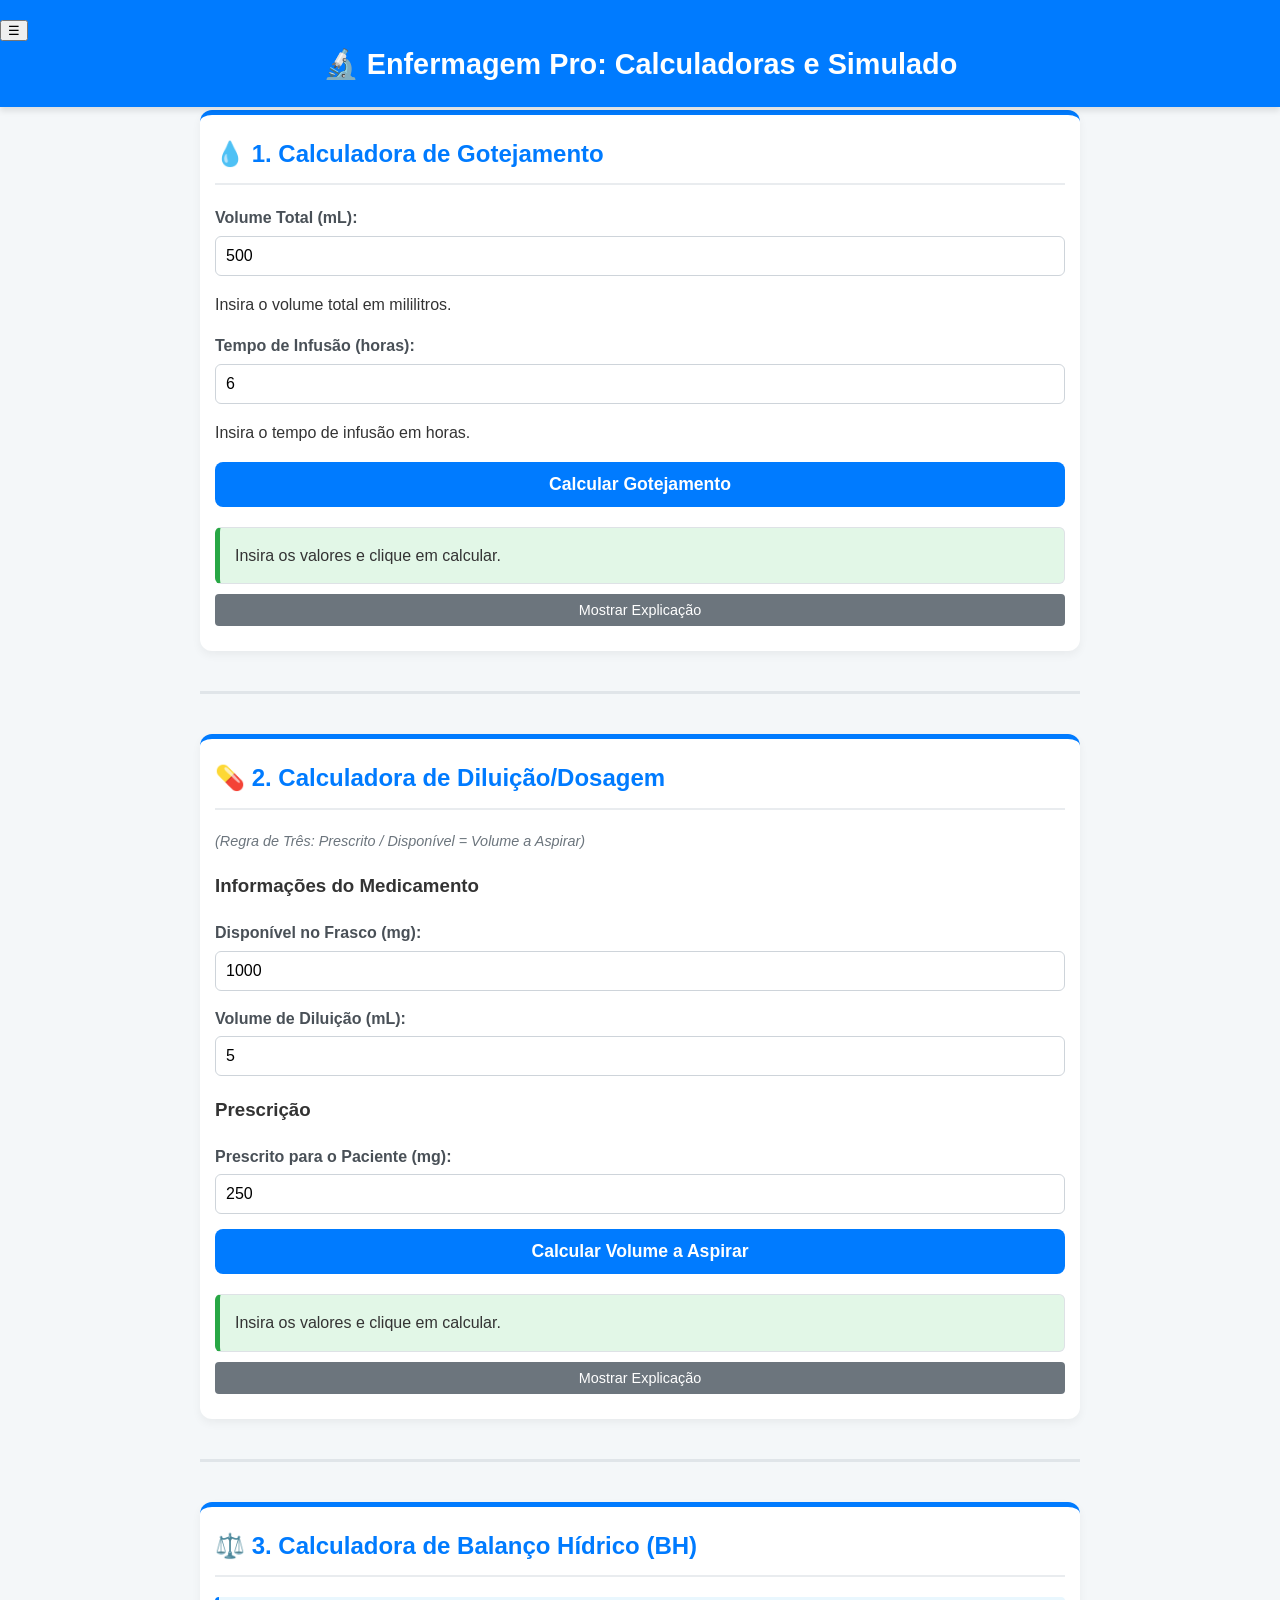
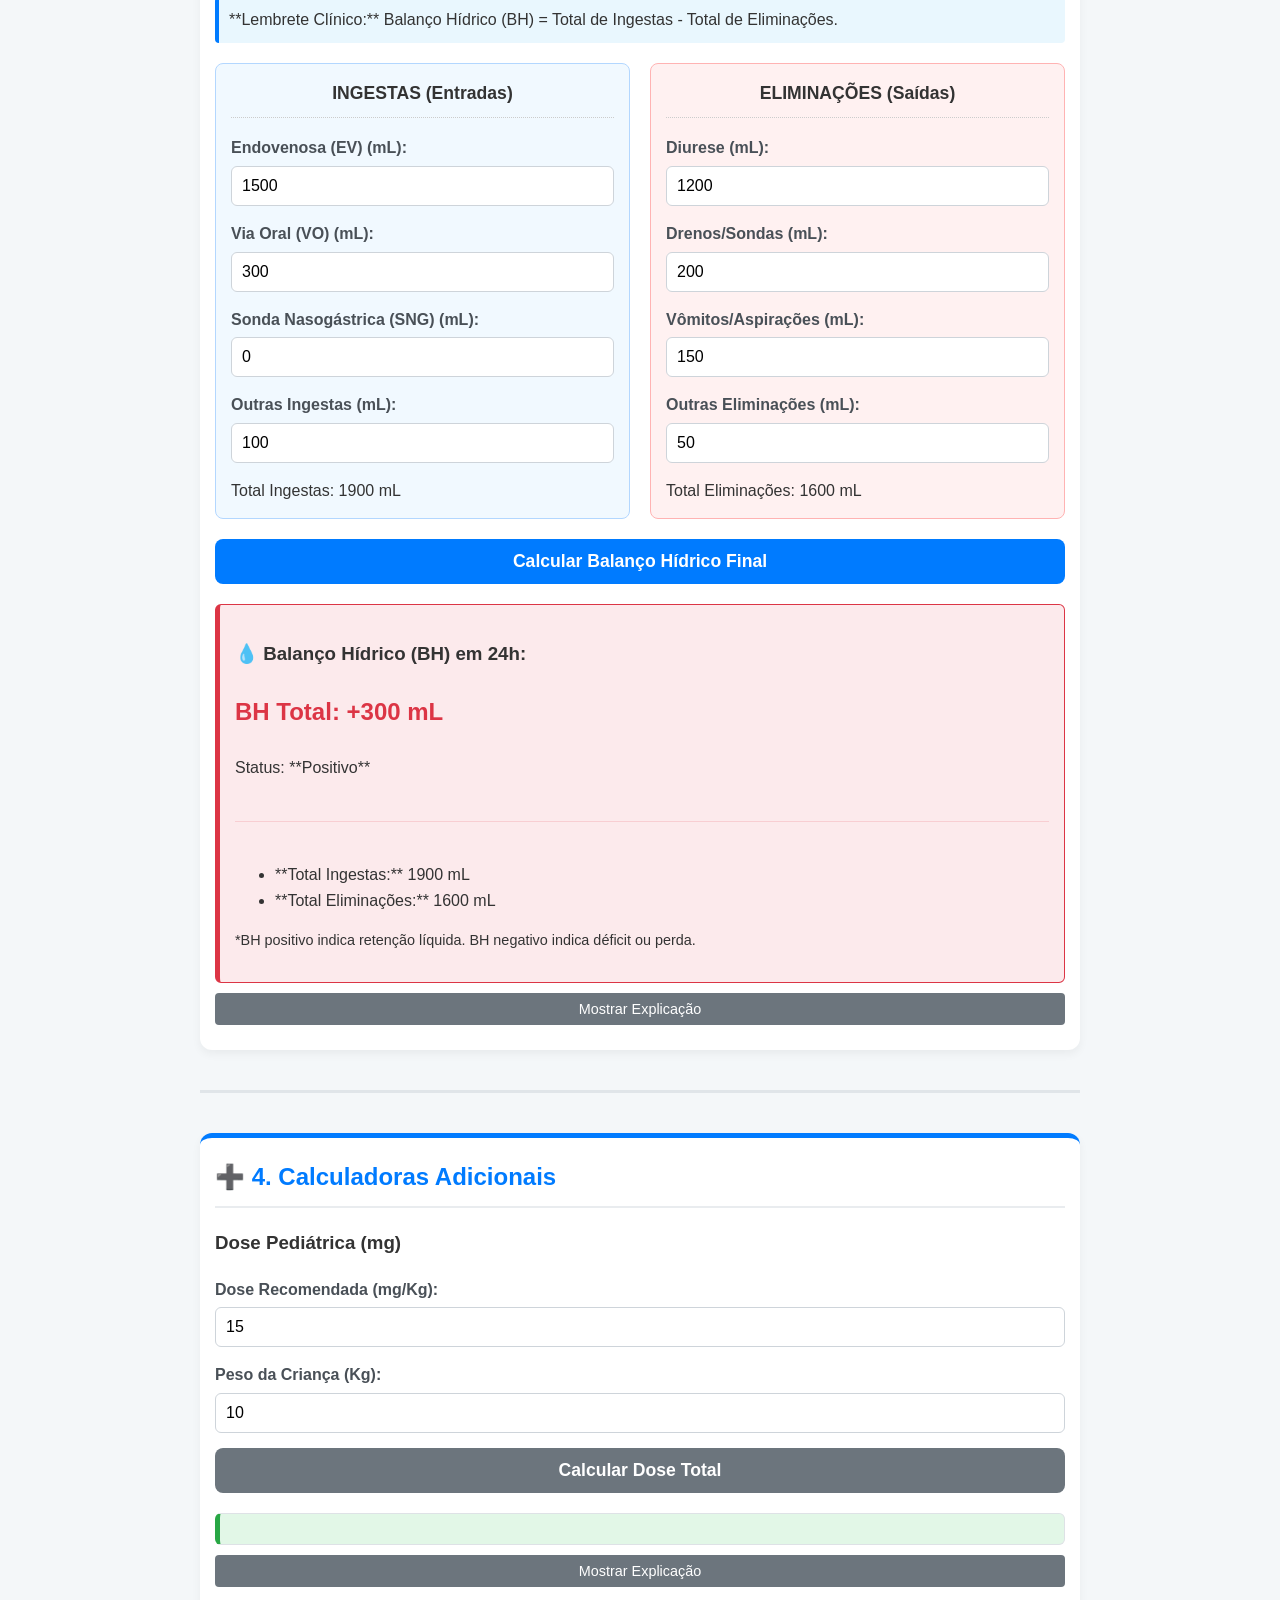
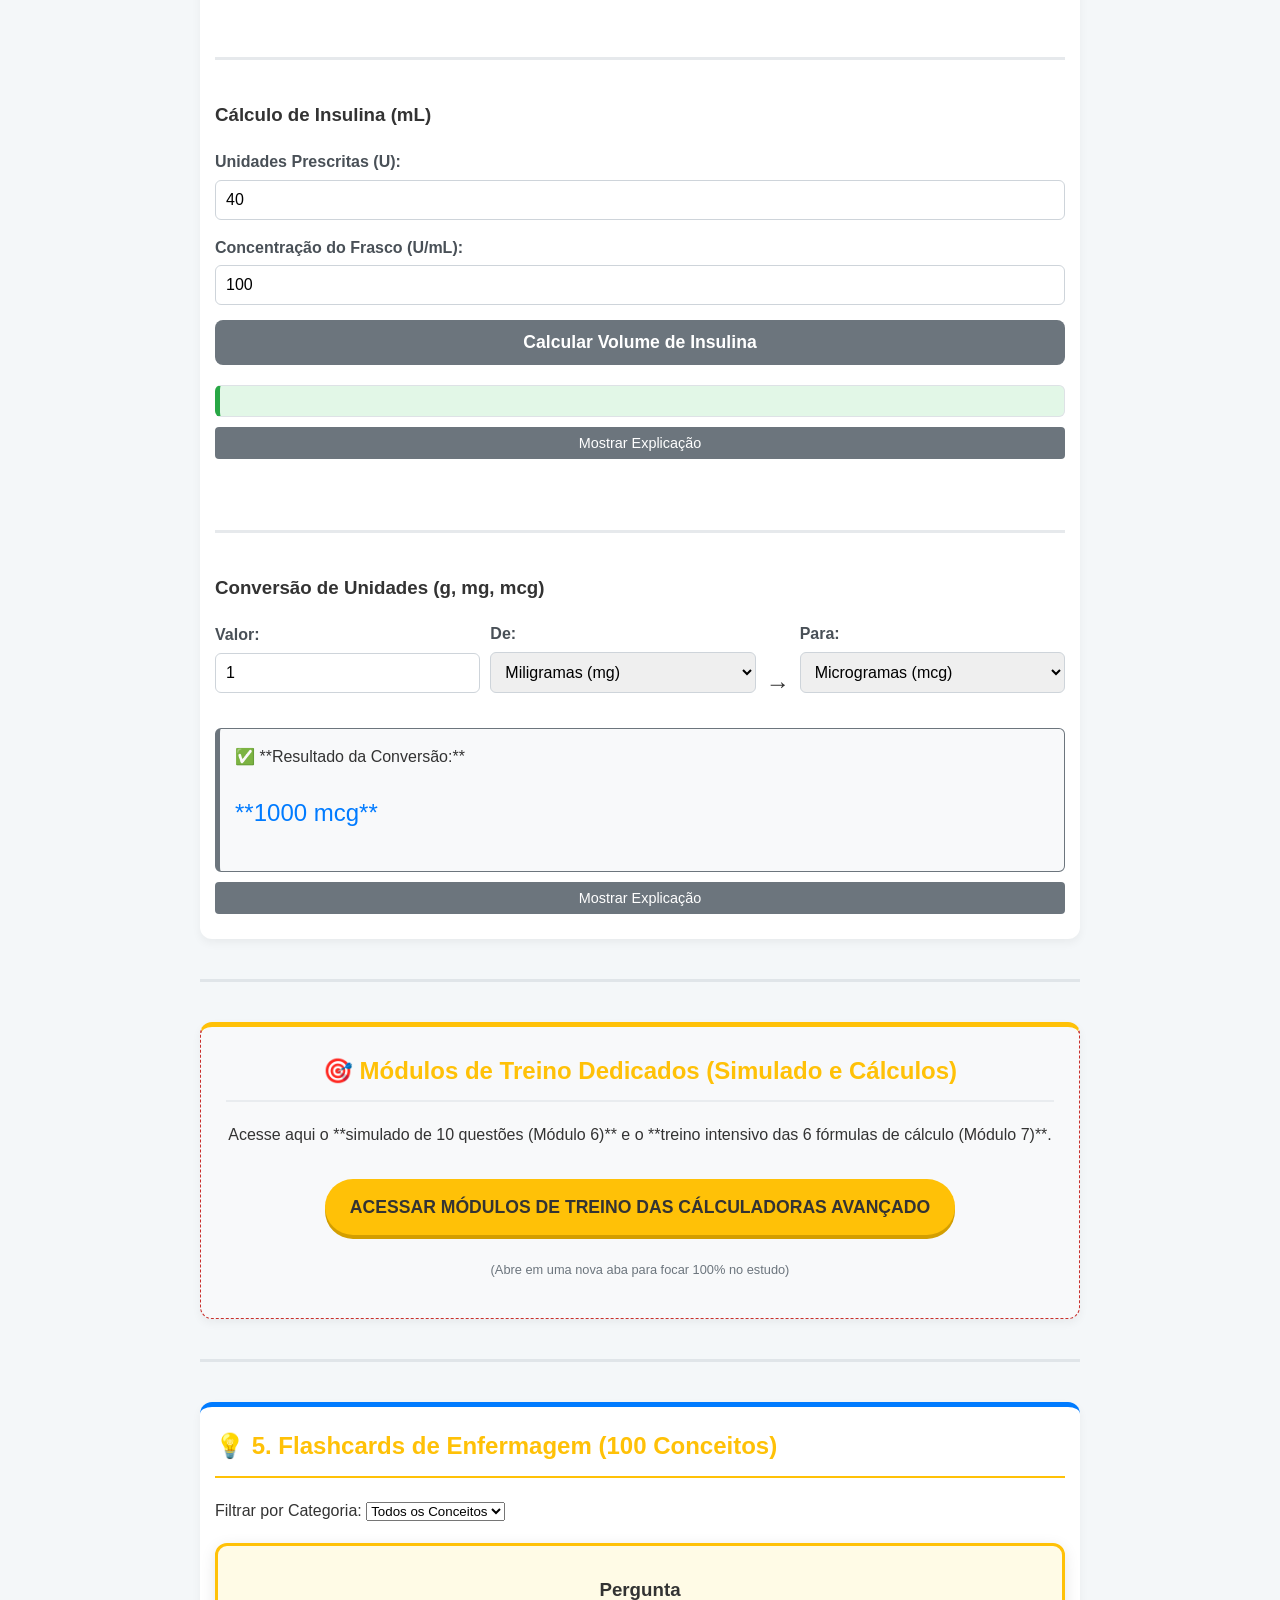
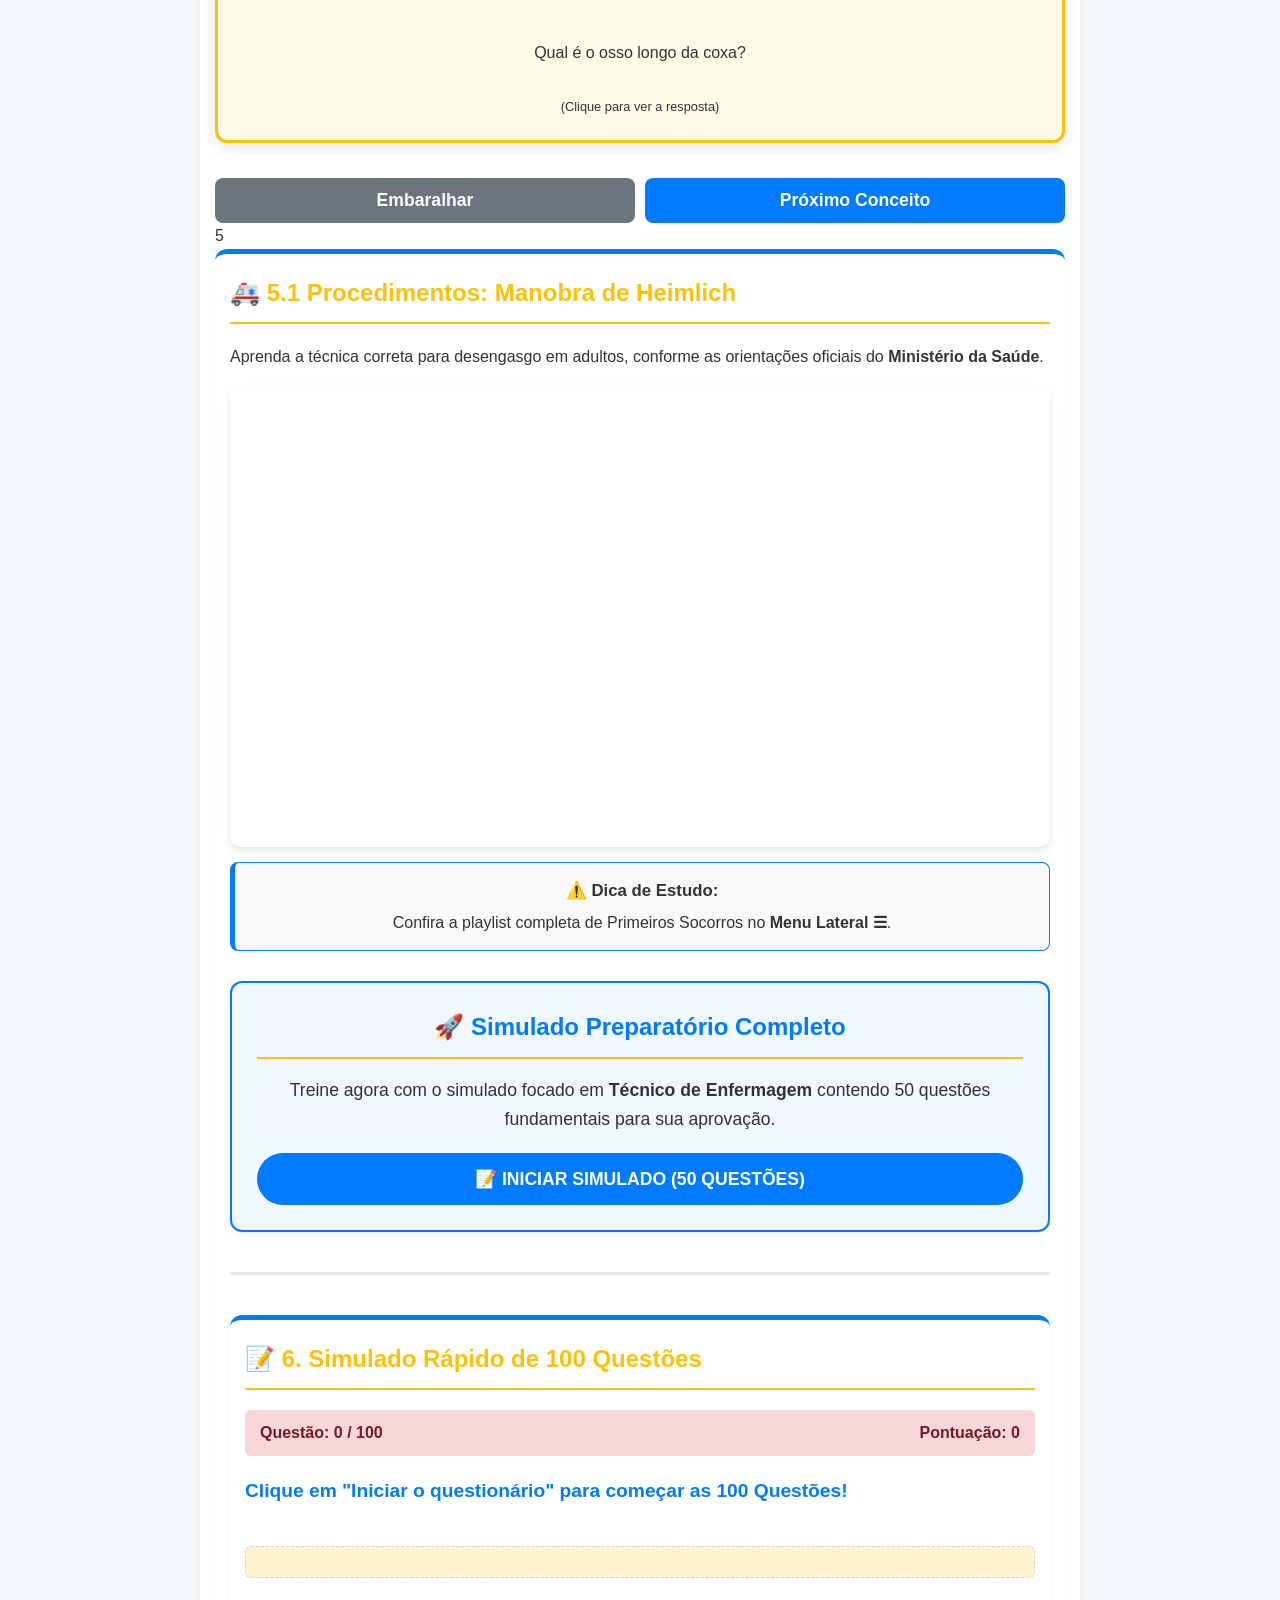
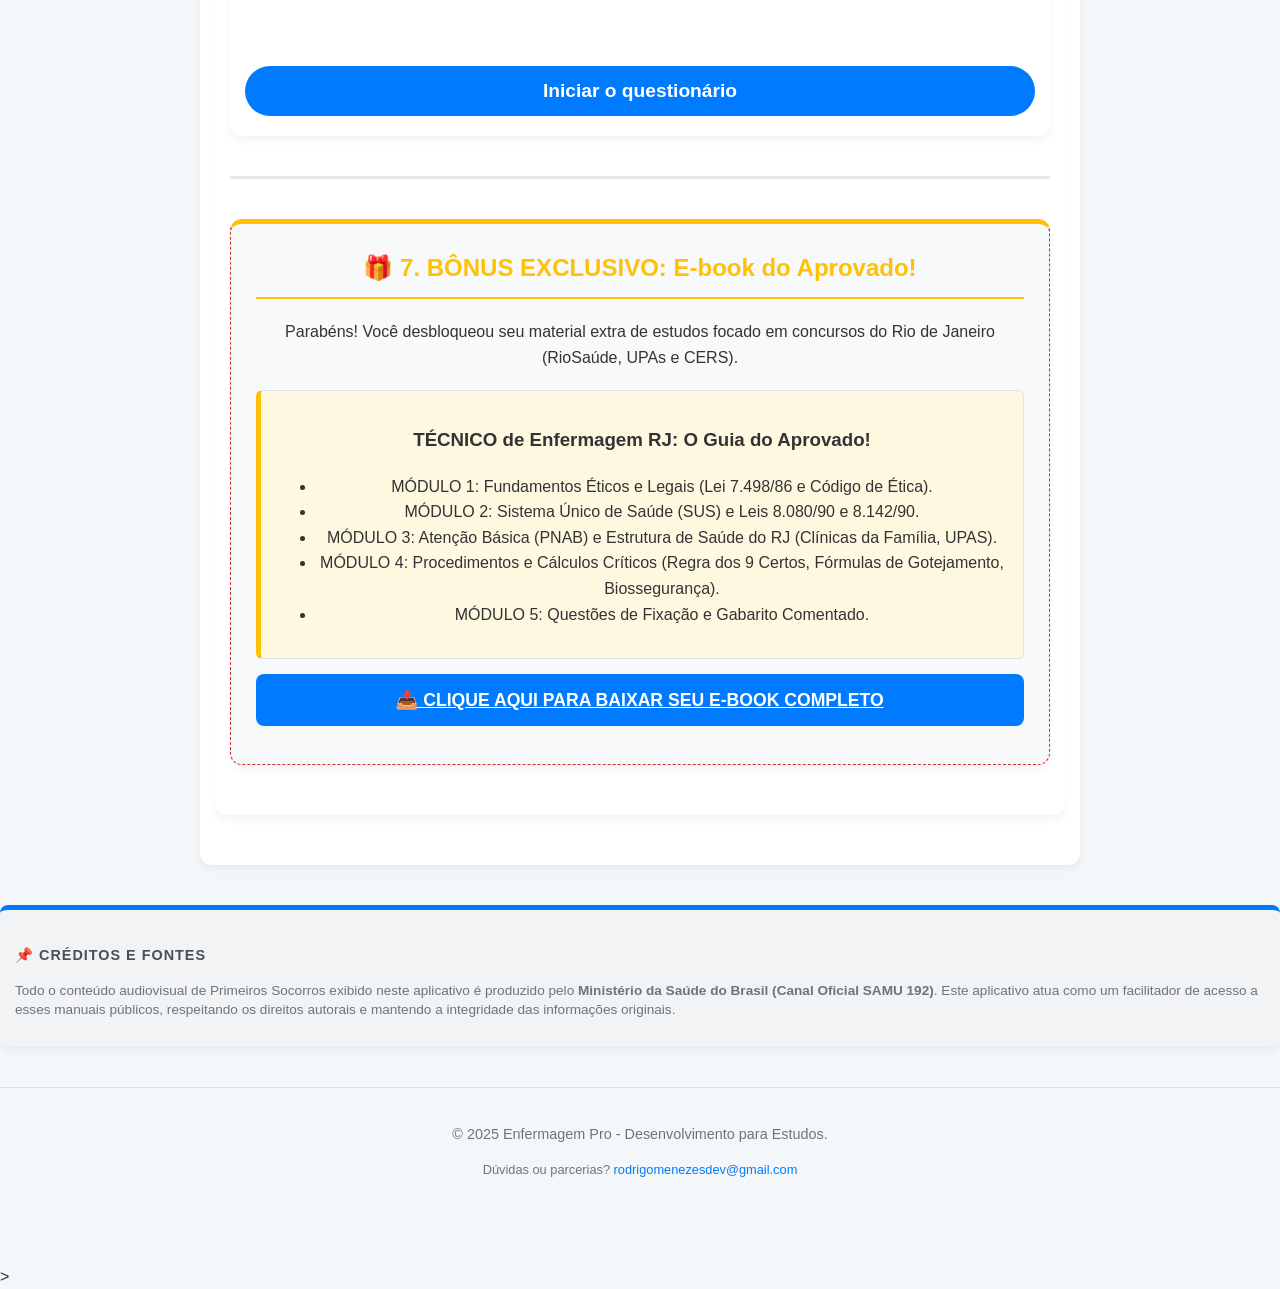
==== commit 254f13b7: "Update index.html" ====
--- a/index.html
+++ b/index.html
@@ -4,8 +4,10 @@
     <meta charset="UTF-8">
     <meta name="viewport" content="width=device-width, initial-scale=1.0">
     <title>Enfermagem Pro: Calculadoras e Simulado</title>
+
     <link rel="manifest" href="manifest.json">
     <meta name="theme-color" content="#007bff">
+
     <link rel="stylesheet" href="./style.css">
     <script src="cordova.js"></script>
 </head>
@@ -15,12 +17,15 @@
     <div id="saida-overlay" style="display: none; position: fixed; top: 0; left: 0; width: 100%; height: 100%; background-color: white; z-index: 9999; flex-direction: column; align-items: center; justify-content: center; transition: opacity 0.5s ease;">
         <img src="img/ico-192.png" alt="Logo Enfermagem Pro" style="width: 120px; margin-bottom: 20px; animation: pulse 2s infinite;">
         <h2 style="color: #007bff; font-family: sans-serif;">Até logo!</h2>
-        <p style="color: #666;">Obrigado por estudar com o <strong>Enfermagem Pro</strong>.</p>
+        <p style="color: #666;">
+            Obrigado por estudar com o <strong>Enfermagem Pro</strong>.
+        </p>
         <div style="margin-top: 20px; width: 40px; height: 40px; border: 4px solid #f3f3f3; border-top: 4px solid #007bff; border-radius: 50%; animation: spin 1s linear infinite;"></div>
     </div>
 
+
     <header>
-        <button id="menu-toggle" class="menu-toggle-button" aria-expanded="false" aria-controls="sidebar-menu" aria-label="Abrir Menu de Navegação" onclick="toggleSidebar()">
+        <button id="menu-toggle" class="menu-toggle-button" aria-expanded="false" aria-controls="sidebar-menu" aria-label="Abrir Menu de Navegação">
             ☰
         </button>
 
@@ -32,224 +37,460 @@
                 <h3>Navegação Rápida</h3>
             </div>
             <ul>
-                <li><a href="#gotejamento" onclick="toggleSidebar()">💧 Cálculo de Gotejamento</a></li>
-                <li><a href="#dosagem" onclick="toggleSidebar()">💊 Cálculo de Diluição/Dosagem</a></li>
-                <li><a href="#balanco-hidrico" onclick="toggleSidebar()">⚖️ Cálculo de Balanço Hídrico (BH)</a></li>
+                <li><a href="#gotejamento" onclick="closeSidebar(event)">💧 Cálculo de Gotejamento</a></li>
+                <li><a href="#dosagem" onclick="closeSidebar(event)">💊 Cálculo de Diluição/Dosagem</a></li>
+                <li><a href="#balanco-hidrico" onclick="closeSidebar(event)">⚖️ Cálculo de Balanço Hídrico (BH)</a></li>
 
                 <li class="menu-separator">Calculadoras Adicionais:</li>
-                <li><a href="#adicionais-pediatrica" onclick="toggleSidebar()">➕ Dose Pediátrica</a></li>
-                <li><a href="#adicionais-insulina" onclick="toggleSidebar()">➕ Cálculo de Insulina</a></li>
-                <li><a href="#adicionais-conversao" onclick="toggleSidebar()">➕ Conversão de Unidades</a></li>
+                <li><a href="#adicionais-pediatrica" onclick="closeSidebar(event)">➕ Dose Pediátrica</a></li>
+                <li><a href="#adicionais-insulina" onclick="closeSidebar(event)">➕ Cálculo de Insulina</a></li>
+                <li><a href="#adicionais-conversao" onclick="closeSidebar(event)">➕ Conversão de Unidades</a></li>
 
                 <li class="menu-separator">Módulos de Estudo:</li>
-                <li><a href="#flashcards" onclick="toggleSidebar()">💡 Flashcards de Enfermagem</a></li>
-                <li><a href="#simulado" onclick="toggleSidebar()">📝 Simulado Rápido de 100 Questões</a></li>
-                <li><a href="#primeiros-socorros" onclick="toggleSidebar()">🚑 Manobra de Heimlich</a></li>
+                <li><a href="#flashcards" onclick="closeSidebar(event)">💡 Flashcards de Enfermagem</a></li>
+                <li><a href="#simulado" onclick="closeSidebar(event)">📝 Simulado Rápido de 100 Questões</a></li>
+                <li><a href="#primeiros-socorros" onclick="closeSidebar(event)">🚑 Manobra de Heimlich</a></li>
 
                 <li class="menu-separator">📚 Vídeo-Aulas:</li>
                 <li>
-                    <a href="https://www.youtube.com/playlist?list=PL_rQTI99G4P_jN5s44ttOA_ZmbFpHMRQF" target="_blank">
+                    <a href="https://www.youtube.com/playlist?list=PL_rQTI99G4P_jN5s44ttOA_ZmbFpHMRQF" target="_blank" onclick="closeSidebar(event)">
                         🚑 Playlist: Primeiros Socorros
                     </a>
                 </li>
 
+            </section>
+
+            <hr>
+
+            <li>
+                <a href="#simulado-50" onclick="closeSidebar(event)" style="color: #00d1ff; font-weight: bold;">
+                    🔥 NOVO: Simulado 50 Questões
+                </a>
+            </li>
+
+            <li class="menu-separator">Bônus:</li>
+            <li><a href="#acesso-simulados" onclick="closeSidebar(event)">🎯 Treino Avançado de Cálculos</a></li>
+            <li><a href="#bonus-ebook" onclick="closeSidebar(event)">🎁 E-book Guia do Aprovado</a></li>
+
+            <li class="logout-item">
+                <a href="#" onclick="executarSaida(event)">
+                    🚪 Sair do Aplicativo
+                </a>
+            </li>
+
+
+        </ul>
+    </nav>
+
+
+    <div id="overlay" class="overlay" onclick="toggleSidebar()"></div>
+
+    <h1>🔬 Enfermagem Pro: Calculadoras e Simulado</h1>
+</header>
+
+<main id="main-content" role="main">
+    <div class="container">
+
+        <section id="gotejamento" class="module-section" aria-labelledby="gotejamento-title">
+            <h2 id="gotejamento-title">💧 1. Calculadora de Gotejamento</h2>
+            <div class="input-group">
+                <label for="volume">Volume Total (mL):</label>
+                <input type="number" id="volume" value="500" placeholder="Ex: 500 mL" min="1" required aria-describedby="volume-hint">
+                <p id="volume-hint" class="visually-hidden">
+                    Insira o volume total em mililitros.
+                </p>
+            </div>
+            <div class="input-group">
+                <label for="tempo">Tempo de Infusão (horas):</label>
+                <input type="number" id="tempo" value="6" placeholder="Ex: 6 horas" min="1" required aria-describedby="tempo-hint">
+                <p id="tempo-hint" class="visually-hidden">
+                    Insira o tempo de infusão em horas.
+                </p>
+            </div>
+            <button class="button primary-button" onclick="calcularGotejamento()">Calcular Gotejamento</button>
+            <div id="resultado" class="result-box" role="status" aria-live="polite">
+                Insira os valores e clique em calcular.
+            </div>
+            <button class="explanation-toggle" onclick="toggleExplicacao('gotejamento')" aria-expanded="false" aria-controls="explicacao-gotejamento">
+                Mostrar Explicação
+            </button>
+            <div id="explicacao-gotejamento" class="explanation-box" style="display: none;">
+            </div>
+        </section>
+
+        <hr>
+
+        <section id="dosagem" class="module-section" aria-labelledby="dosagem-title">
+            <h2 id="dosagem-title">💊 2. Calculadora de Diluição/Dosagem</h2>
+            <p class="formula-info">
+                (Regra de Três: Prescrito / Disponível = Volume a Aspirar)
+            </p>
+
+            <h3>Informações do Medicamento</h3>
+            <div class="input-group">
+                <label for="disponivel_mg">Disponível no Frasco (mg):</label>
+                <input type="number" id="disponivel_mg" value="1000" placeholder="Ex: 1000 mg" min="0.1" required>
+            </div>
+            <div class="input-group">
+                <label for="disponivel_ml">Volume de Diluição (mL):</label>
+                <input type="number" id="disponivel_ml" value="5" placeholder="Ex: 5 mL" min="0.1" required>
+            </div>
+
+            <h3>Prescrição</h3>
+            <div class="input-group">
+                <label for="prescrito_mg">Prescrito para o Paciente (mg):</label>
+                <input type="number" id="prescrito_mg" value="250" placeholder="Ex: 250 mg" min="0.1" required>
+            </div>
+
+            <button class="button primary-button" onclick="calcularDosagem()">Calcular Volume a Aspirar</button>
+
+            <div id="resultado-dosagem" class="result-box" role="status" aria-live="polite">
+                Insira os valores e clique em calcular.
+            </div>
+            <button class="explanation-toggle" onclick="toggleExplicacao('dosagem')" aria-expanded="false" aria-controls="explicacao-dosagem">
+                Mostrar Explicação
+            </button>
+            <div id="explicacao-dosagem" class="explanation-box" style="display: none;">
+            </div>
+        </section>
+
+        <hr>
+
+        <section id="balanco-hidrico" class="module-section bh-section" aria-labelledby="bh-title">
+            <h2 id="bh-title">⚖️ 3. Calculadora de Balanço Hídrico (BH)</h2>
+            <p class="bh-example-box">
+                **Lembrete Clínico:** Balanço Hídrico (BH) = Total de Ingestas - Total de Eliminações.
+            </p>
+
+            <div class="bh-grid">
+
+                <div class="bh-column ingestas-column">
+                    <h3>INGESTAS (Entradas)</h3>
+                    <div class="input-group bh-next-question">
+                        <label for="ev">Endovenosa (EV) (mL):</label>
+                        <input type="number" id="ev" value="1500" placeholder="Ex: 1500 mL (Soro)" min="0" oninput="atualizarTotalIngestas()">
+                    </div>
+                    <div class="input-group">
+                        <label for="vo">Via Oral (VO) (mL):</label>
+                        <input type="number" id="vo" value="300" placeholder="Ex: 300 mL (Água/Chá)" min="0" oninput="atualizarTotalIngestas()">
+                    </div>
+                    <div class="input-group">
+                        <label for="sng">Sonda Nasogástrica (SNG) (mL):</label>
+                        <input type="number" id="sng" value="0" placeholder="Ex: 0 mL (Dieta)" min="0" oninput="atualizarTotalIngestas()">
+                    </div>
+                    <div class="input-group">
+                        <label for="outras_ingestas">Outras Ingestas (mL):</label>
+                        <input type="number" id="outras_ingestas" value="100" placeholder="Ex: 100 mL (Medicações)" min="0" oninput="atualizarTotalIngestas()">
+                    </div>
+                    <div id="total-ingestas-display" class="bh-total" role="status">
+                        Total Ingestas: 1900 mL
+                    </div>
+                </div>
+
+                <div class="bh-column eliminacoes-column">
+                    <h3>ELIMINAÇÕES (Saídas)</h3>
+                    <div class="input-group">
+                        <label for="diurese">Diurese (mL):</label>
+                        <input type="number" id="diurese" value="1200" placeholder="Ex: 1200 mL (Urina)" min="0" oninput="atualizarTotalEliminacoes()">
+                    </div>
+                    <div class="input-group">
+                        <label for="drenos">Drenos/Sondas (mL):</label>
+                        <input type="number" id="drenos" value="200" placeholder="Ex: 200 mL (Dreno de Tórax)" min="0" oninput="atualizarTotalEliminacoes()">
+                    </div>
+                    <div class="input-group">
+                        <label for="vomitos">Vômitos/Aspirações (mL):</label>
+                        <input type="number" id="vomitos" value="150" placeholder="Ex: 150 mL (Vômito)" min="0" oninput="atualizarTotalEliminacoes()">
+                    </div>
+                    <div class="input-group">
+                        <label for="outras_eliminacoes">Outras Eliminações (mL):</label>
+                        <input type="number" id="outras_eliminacoes" value="50" placeholder="Ex: 50 mL (Diarréia)" min="0" oninput="atualizarTotalEliminacoes()">
+                    </div>
+                    <div id="total-eliminacoes-display" class="bh-total" role="status">
+                        Total Eliminações: 1600 mL
+                    </div>
+                </div>
+            </div>
+
+            <button class="button primary-button bh-button" onclick="calcularBalançoHidrico()">Calcular Balanço Hídrico Final</button>
+            <div id="resultado-bh" class="result-box" role="status" aria-live="polite">
+                O Balanço Hídrico será exibido aqui.
+            </div>
+            <button class="explanation-toggle" onclick="toggleExplicacao('bh')" aria-expanded="false" aria-controls="explicacao-bh">
+                Mostrar Explicação
+            </button>
+            <div id="explicacao-bh" class="explanation-box" style="display: none;">
+            </div>
+        </section>
+
+        <hr>
+
+        <section id="adicionais" class="module-section" aria-labelledby="adicionais-title">
+            <h2 id="adicionais-title">➕ 4. Calculadoras Adicionais</h2>
+
+            <div id="adicionais-pediatrica">
+                <h3>Dose Pediátrica (mg)</h3>
+                <div class="input-group">
+                    <label for="dose-recomendada">Dose Recomendada (mg/Kg):</label>
+                    <input type="number" id="dose-recomendada" value="15" placeholder="Ex: 15 mg/Kg" min="0.1">
+                </div>
+                <div class="input-group">
+                    <label for="peso-crianca">Peso da Criança (Kg):</label>
+                    <input type="number" id="peso-crianca" value="10" placeholder="Ex: 10 Kg" min="0.1">
+                </div>
+                <button class="button control-button" onclick="calcularDosePediatrica()">Calcular Dose Total</button>
+                <div id="resultado-pediatrica" class="result-box" role="status" aria-live="polite"></div>
+                <button class="explanation-toggle" onclick="toggleExplicacao('pediatrica')" aria-expanded="false" aria-controls="explicacao-pediatrica">
+                    Mostrar Explicação
+                </button>
+                <div id="explicacao-pediatrica" class="explanation-box" style="display: none;">
+                </div>
+            </div>
+
+            <br>
+            <hr>
+
+            <div id="adicionais-insulina">
+                <h3>Cálculo de Insulina (mL)</h3>
+                <div class="input-group">
+                    <label for="unidades-prescritas">Unidades Prescritas (U):</label>
+                    <input type="number" id="unidades-prescritas" value="40" placeholder="Ex: 40 U" min="1">
+                </div>
+                <div class="input-group">
+                    <label for="unidades-ml">Concentração do Frasco (U/mL):</label>
+                    <input type="number" id="unidades-ml" value="100" placeholder="Ex: 100 U/mL (padrão)" min="1">
+                </div>
+                <button class="button control-button" onclick="calcularInsulina()">Calcular Volume de Insulina</button>
+                <div id="resultado-insulina" class="result-box" role="status" aria-live="polite"></div>
+                <button class="explanation-toggle" onclick="toggleExplicacao('insulina')" aria-expanded="false" aria-controls="explicacao-insulina">
+                    Mostrar Explicação
+                </button>
+                <div id="explicacao-insulina" class="explanation-box" style="display: none;">
+                </div>
+            </div>
+
+            <br>
+            <hr>
+
+            <div id="adicionais-conversao">
+                <h3>Conversão de Unidades (g, mg, mcg)</h3>
+                <div class="conversion-row">
+                    <div class="input-group conversion-group">
+                        <label for="valor-converter">Valor:</label>
+                        <input type="number" id="valor-converter" value="1" placeholder="Ex: 1.5" min="0.001" oninput="converterUnidades()">
+                    </div>
+                    <div class="input-group conversion-group">
+                        <label for="unidade-origem">De:</label>
+                        <select id="unidade-origem" onchange="converterUnidades()">
+                            <option value="g">Gramas (g)</option>
+                            <option value="mg" selected>Miligramas (mg)</option>
+                            <option value="mcg">Microgramas (mcg)</option>
+                        </select>
+                    </div>
+                    <span class="conversion-arrow" aria-hidden="true">→</span>
+                    <div class="input-group conversion-group">
+                        <label for="unidade-destino">Para:</label>
+                        <select id="unidade-destino" onchange="converterUnidades()">
+                            <option value="g">Gramas (g)</option>
+                            <option value="mg">Miligramas (mg)</option>
+                            <option value="mcg" selected>Microgramas (mcg)</option>
+                        </select>
+                    </div>
+                </div>
+                <div id="resultado-conversao" class="result-box" role="status" aria-live="polite"></div>
+                <button class="explanation-toggle" onclick="toggleExplicacao('conversao')" aria-expanded="false" aria-controls="explicacao-conversao">
+                    Mostrar Explicação
+                </button>
+                <div id="explicacao-conversao" class="explanation-box" style="display: none;">
+                </div>
+            </div>
+        </section>
+
+        <hr>
+
+        <section id="acesso-simulados" class="module-section bonus-module" aria-labelledby="treino-title">
+            <h2 id="treino-title">🎯 Módulos de Treino Dedicados (Simulado e Cálculos)</h2>
+            <p class="module-description">
+                Acesse aqui o **simulado de 10 questões (Módulo 6)** e o **treino intensivo das 6 fórmulas de cálculo (Módulo 7)**.
+            </p>
+
+            <a href="simulado/index.html" target="_blank" rel="noopener noreferrer" class="button primary-button bonus-button">
+                ACESSAR MÓDULOS DE TREINO DAS CÁLCULADORAS
+                AVANÇADO
+            </a>
+            <p class="small-text-hint">
+                (Abre em uma nova aba para focar 100% no estudo)
+            </p>
+        </section>
+
+        <hr>
+
+        <section id="flashcards" class="module-section flashcard-section" aria-labelledby="flashcards-title">
+            <h2 id="flashcards-title">💡 5. Flashcards de Enfermagem (100 Conceitos)</h2>
+
+            <div class="card-filter-group">
+                <label for="card-category">Filtrar por Categoria:</label>
+                <select id="card-category" onchange="filtrarCards(this.value)" aria-label="Filtrar Flashcards por Categoria">
+                    <option value="Todos os Conceitos">Todos os Conceitos</option>
+                    <option value="Anatomia/Fisiologia">Anatomia/Fisiologia</option>
+                    <option value="Patologia">Patologia</option>
+                    <option value="Sinais Vitais">Sinais Vitais</option>
+                    <option value="Terminologia">Terminologia</option>
+                    <option value="Farmacologia">Farmacologia</option>
+                    <option value="Procedimentos">Procedimentos</option>
+                    <option value="Fundamentos">Fundamentos</option>
+                    <option value="SUS/Legislação">SUS/Legislação</option>
+                    <option value="Biossegurança">Biossegurança</option>
+                </select>
+            </div>
+
+            <div id="flashcard-wrapper" onclick="virarCard()" role="button" tabindex="0" aria-label="Flashcard: Clique para ver a resposta ou voltar">
+                <div id="flashcard" class="flashcard-box">
+                    <div class="card-face card-front">
+                        <h3>Pergunta</h3>
+                        <p id="card-question">
+                            Carregando...
+                        </p>
+                        <p class="card-hint">
+                            (Clique para ver a resposta)
+                        </p>
+                    </div>
+                    <div class="card-face card-back">
+                        <h3>Resposta</h3>
+                        <p id="card-answer">
+                            Carregando...
+                        </p>
+                        <p class="card-hint">
+                            (Clique para voltar)
+                        </p>
+                    </div>
+                </div>
+            </div>
+
+            <div class="flashcard-controls">
+                <button class="button control-button" onclick="embaralhar()">Embaralhar</button>
+                <button class="button primary-button" onclick="proximoCard(event)">Próximo Conceito</button>
+            </div>
+
+            5                <section id="primeiros-socorros" class="module-section" aria-labelledby="socorros-title">
+                <h2 id="socorros-title">🚑 5.1 Procedimentos: Manobra de Heimlich</h2>
+                <p class="module-description">
+                    Aprenda a técnica correta para desengasgo em adultos, conforme as orientações oficiais do <strong>Ministério da Saúde</strong>.
+                </p>
+
+                <div class="video-container" style="position: relative; padding-bottom: 56.25%; height: 0; overflow: hidden; border-radius: 12px; box-shadow: 0 4px 8px rgba(0,0,0,0.1);">
+                    <iframe
+                        style="position: absolute; top: 0; left: 0; width: 100%; height: 100%; border: 0;"
+                        src="https://www.youtube.com/embed/PyMq2iDMEkI"
+                        title="Manobra de Heimlich - Ministério da Saúde"
+                        allow="accelerometer; autoplay; clipboard-write; encrypted-media; gyroscope; picture-in-picture"
+                        allowfullscreen>
+                    </iframe>
+                </div>
+
+                <div style="margin-top: 15px; padding: 15px; background-color: #f8f9fa; border: 1px solid #007bff; border-left: 5px solid #007bff; border-radius: 8px; color: #333; text-align: center;">
+                    <p style="margin: 0; font-size: 1.05em;">
+                        ⚠️ <strong>Dica de Estudo:</strong>
+                    </p>
+                    <p style="margin: 5px 0 0 0;">
+                        Confira a playlist completa de Primeiros Socorros no <strong>Menu Lateral ☰</strong>.
+                    </p>
+                </div>
+
+                <section id="simulado-50" class="module-section" style="background-color: #f0f7ff; border: 2px solid #007bff; border-radius: 12px; padding: 25px; text-align: center; margin: 30px 0;">
+                    <h2 style="color: #007bff; margin-bottom: 15px;">🚀 Simulado Preparatório Completo</h2>
+                    <p style="font-size: 1.1em; color: #333; margin-bottom: 20px;">
+                        Treine agora com o simulado focado em <strong>Técnico de Enfermagem</strong> contendo 50 questões fundamentais para sua aprovação.
+                    </p>
+
+                    <a href="simulado-tec/404.html"
+                        class="button primary-button"
+                        style="text-decoration: none; border-radius: 30px;">
+                        📝 INICIAR SIMULADO (50 QUESTÕES)
+                    </a>
+
+                </section>
+
                 <hr>
 
-                <li>
-                    <a href="#simulado-50" onclick="toggleSidebar()" style="color: #00d1ff; font-weight: bold;">
-                        🔥 NOVO: Simulado 50 Questões
+                <section id="simulado" class="module-section quiz-container" aria-labelledby="simulado-title">
+                    <h2 id="simulado-title">📝 6. Simulado Rápido de 100 Questões</h2>
+
+                    <div class="quiz-status" role="status" aria-live="polite">
+                        <span>Questão: <span id="current-question-index">0</span> / <span id="total-questions">100</span></span>
+                        <span>Pontuação: <span id="score">0</span></span>
+                    </div>
+
+                    <div id="question-area">
+                        <p id="question-text" class="question-title">
+                            Clique em Iniciar Simulado!
+                        </p>
+
+                        <div id="options-container" class="options-grid" role="radiogroup" aria-label="Opções de Resposta">
+                        </div>
+
+                        <div id="feedback-message" class="feedback-box" role="alert" aria-live="assertive">
+                        </div>
+                    </div>
+
+                    <div class="quiz-controls">
+                        <button id="end-quiz-button" class="button control-button" style="display:none;" disabled>
+                            Encerrar Simulado
+                        </button>
+                        <button id="next-question-button" class="button primary-button" onclick="startQuiz()">
+                            Iniciar Simulado
+                        </button>
+                    </div>
+                </section>
+
+                <hr>
+
+                <section id="bonus-ebook" class="module-section bonus-module" aria-labelledby="ebook-title">
+                    <h2 id="ebook-title">🎁 7. BÔNUS EXCLUSIVO: E-book do Aprovado!</h2>
+                    <p>
+                        Parabéns! Você desbloqueou seu material extra de estudos focado em concursos do Rio de Janeiro (RioSaúde, UPAs e CERS).
+                    </p>
+                    <div class="result-box ebook-box">
+                        <h3>TÉCNICO de Enfermagem RJ: O Guia do Aprovado!</h3>
+                        <ul>
+                            <li>MÓDULO 1: Fundamentos Éticos e Legais (Lei 7.498/86 e Código de Ética).</li>
+                            <li>MÓDULO 2: Sistema Único de Saúde (SUS) e Leis 8.080/90 e 8.142/90.</li>
+                            <li>MÓDULO 3: Atenção Básica (PNAB) e Estrutura de Saúde do RJ (Clínicas da Família, UPAS).</li>
+                            <li>MÓDULO 4: Procedimentos e Cálculos Críticos (Regra dos 9 Certos, Fórmulas de Gotejamento, Biossegurança).</li>
+                            <li>MÓDULO 5: Questões de Fixação e Gabarito Comentado.</li>
+                        </ul>
+                    </div>
+                    <a href="img/ebook01.pdf" target="_blank" rel="noopener noreferrer" class="button primary-button bonus button">
+                        📥 CLIQUE AQUI PARA BAIXAR SEU
+                        E-BOOK COMPLETO
                     </a>
-                </li>
-
-                <li class="menu-separator">Bônus:</li>
-                <li><a href="#acesso-simulados" onclick="toggleSidebar()">🎯 Treino Avançado de Cálculos</a></li>
-                <li><a href="#bonus-ebook" onclick="toggleSidebar()">🎁 E-book Guia do Aprovado</a></li>
-
-                <li class="logout-item">
-                    <a href="#" onclick="executarSaida(event)">🚪 Sair do Aplicativo</a>
-                </li>
-            </ul>
-        </nav>
-
-        <div id="overlay" class="overlay" onclick="toggleSidebar()"></div>
-        <h1>🔬 Enfermagem Pro: Calculadoras e Simulado</h1>
-    </header>
-
-    <main id="main-content" role="main">
-        <div class="container">
-
-            <section id="gotejamento" class="module-section">
-                <h2>💧 1. Calculadora de Gotejamento</h2>
-                <div class="input-group">
-                    <label for="volume">Volume Total (mL):</label>
-                    <input type="number" id="volume" value="500" min="1" required>
-                </div>
-                <div class="input-group">
-                    <label for="tempo">Tempo de Infusão (horas):</label>
-                    <input type="number" id="tempo" value="6" min="1" required>
-                </div>
-                <button class="button primary-button" onclick="calcularGotejamento()">Calcular Gotejamento</button>
-                <div id="resultado" class="result-box">Insira os valores e clique em calcular.</div>
-                <button class="explanation-toggle" onclick="toggleExplicacao('gotejamento')">Mostrar Explicação</button>
-                <div id="explicacao-gotejamento" class="explanation-box" style="display: none;"></div>
-            </section>
-
-            <hr>
-
-            <section id="dosagem" class="module-section">
-                <h2>💊 2. Calculadora de Diluição/Dosagem</h2>
-                <p class="formula-info">(Regra de Três: Prescrito / Disponível = Volume a Aspirar)</p>
-                <h3>Informações do Medicamento</h3>
-                <div class="input-group">
-                    <label>Disponível no Frasco (mg):</label>
-                    <input type="number" id="disponivel_mg" value="1000" required>
-                </div>
-                <div class="input-group">
-                    <label>Volume de Diluição (mL):</label>
-                    <input type="number" id="disponivel_ml" value="5" required>
-                </div>
-                <h3>Prescrição</h3>
-                <div class="input-group">
-                    <label>Prescrito para o Paciente (mg):</label>
-                    <input type="number" id="prescrito_mg" value="250" required>
-                </div>
-                <button class="button primary-button" onclick="calcularDosagem()">Calcular Volume a Aspirar</button>
-                <div id="resultado-dosagem" class="result-box">Insira os valores e clique em calcular.</div>
-                <button class="explanation-toggle" onclick="toggleExplicacao('dosagem')">Mostrar Explicação</button>
-                <div id="explicacao-dosagem" class="explanation-box" style="display: none;"></div>
-            </section>
-
-            <hr>
-
-            <section id="balanco-hidrico" class="module-section bh-section">
-                <h2>⚖️ 3. Calculadora de Balanço Hídrico (BH)</h2>
-                <p class="bh-example-box">**Lembrete Clínico:** BH = Total de Ingestas - Total de Eliminações.</p>
-                <div class="bh-grid">
-                    <div class="bh-column ingestas-column">
-                        <h3>INGESTAS (Entradas)</h3>
-                        <label>EV (mL):</label> <input type="number" id="ev" value="1500" oninput="atualizarTotalIngestas()">
-                        <label>VO (mL):</label> <input type="number" id="vo" value="300" oninput="atualizarTotalIngestas()">
-                        <label>SNG (mL):</label> <input type="number" id="sng" value="0" oninput="atualizarTotalIngestas()">
-                        <label>Outras (mL):</label> <input type="number" id="outras_ingestas" value="100" oninput="atualizarTotalIngestas()">
-                        <div id="total-ingestas-display" class="bh-total">Total Ingestas: 1900 mL</div>
-                    </div>
-                    <div class="bh-column eliminacoes-column">
-                        <h3>ELIMINAÇÕES (Saídas)</h3>
-                        <label>Diurese (mL):</label> <input type="number" id="diurese" value="1200" oninput="atualizarTotalEliminacoes()">
-                        <label>Drenos (mL):</label> <input type="number" id="drenos" value="200" oninput="atualizarTotalEliminacoes()">
-                        <label>Vômitos (mL):</label> <input type="number" id="vomitos" value="150" oninput="atualizarTotalEliminacoes()">
-                        <label>Outras (mL):</label> <input type="number" id="outras_eliminacoes" value="50" oninput="atualizarTotalEliminacoes()">
-                        <div id="total-eliminacoes-display" class="bh-total">Total Eliminações: 1600 mL</div>
-                    </div>
-                </div>
-                <button class="button primary-button" onclick="calcularBalançoHidrico()">Calcular BH Final</button>
-                <div id="resultado-bh" class="result-box">O BH será exibido aqui.</div>
-            </section>
-
-            <hr>
-
-            <section id="adicionais" class="module-section">
-                <h2>➕ 4. Calculadoras Adicionais</h2>
-                <div id="adicionais-pediatrica">
-                    <h3>Dose Pediátrica (mg)</h3>
-                    <input type="number" id="dose-recomendada" value="15">
-                    <input type="number" id="peso-crianca" value="10">
-                    <button class="button control-button" onclick="calcularDosePediatrica()">Calcular</button>
-                    <div id="resultado-pediatrica" class="result-box"></div>
-                </div>
-                <hr>
-                <div id="adicionais-insulina">
-                    <h3>Cálculo de Insulina (mL)</h3>
-                    <input type="number" id="unidades-prescritas" value="40">
-                    <input type="number" id="unidades-ml" value="100">
-                    <button class="button control-button" onclick="calcularInsulina()">Calcular</button>
-                    <div id="resultado-insulina" class="result-box"></div>
-                </div>
-            </section>
-
-            <hr>
-
-            <section id="flashcards" class="module-section flashcard-section">
-                <h2>💡 5. Flashcards de Enfermagem</h2>
-                <div id="flashcard-wrapper" onclick="virarCard()">
-                    <div id="flashcard" class="flashcard-box">
-                        <div class="card-face card-front"><p id="card-question">Carregando...</p></div>
-                        <div class="card-face card-back"><p id="card-answer">Carregando...</p></div>
-                    </div>
-                </div>
-                <div class="flashcard-controls">
-                    <button class="button control-button" onclick="embaralhar()">Embaralhar</button>
-                    <button class="button primary-button" onclick="proximoCard(event)">Próximo</button>
-                </div>
-            </section>
-
-            <hr>
-
-            <section id="primeiros-socorros" class="module-section">
-                <h2>🚑 5.1 Procedimentos: Manobra de Heimlich</h2>
-                <p>Técnica para desengasgo em adultos (Ministério da Saúde).</p>
-                <div class="video-container" style="position: relative; padding-bottom: 56.25%; height: 0; overflow: hidden; border-radius: 12px;">
-                    <iframe style="position: absolute; top: 0; left: 0; width: 100%; height: 100%; border: 0;"
-                        src="https://www.youtube.com/embed/PyMq2iDMEkI" allowfullscreen>
-                    </iframe>
-                </div>
-            </section>
-
-            <hr>
-
-            <section id="simulado-50" class="module-section" style="background-color: #f0f7ff; border: 2px solid #007bff; border-radius: 12px; padding: 25px; text-align: center;">
-                <h2>🚀 NOVO: Simulado 50 Questões</h2>
-                <a href="simulado-tec/404.html" class="button primary-button" style="text-decoration: none;">📝 INICIAR SIMULADO</a>
-            </section>
-
-            <hr>
-
-            <section id="simulado" class="module-section quiz-container">
-                <h2>📝 6. Simulado Rápido de 100 Questões</h2>
-                <div class="quiz-status">
-                    <span>Questão: <span id="current-question-index">0</span> / 100</span>
-                    <span>Pontos: <span id="score">0</span></span>
-                </div>
-                <div id="question-area">
-                    <p id="question-text" class="question-title">Clique abaixo para começar.</p>
-                    <div id="options-container" class="options-grid"></div>
-                </div>
-                <div class="quiz-controls">
-                    <button id="next-question-button" class="button primary-button" onclick="startQuiz()">Iniciar Simulado</button>
-                </div>
-            </section>
-
-            <hr>
-
-            <section id="bonus-ebook" class="module-section bonus-module">
-                <h2>🎁 7. BÔNUS: E-book do Aprovado!</h2>
-                <div class="result-box">
-                    <h3>TÉCNICO de Enfermagem RJ: O Guia do Aprovado!</h3>
-                    <ul style="text-align: left;">
-                        <li>MÓDULO 1: Fundamentos Éticos e Legais.</li>
-                        <li>MÓDULO 2: SUS e Leis 8.080/90.</li>
-                        <li>MÓDULO 3: Atenção Básica e Estrutura RJ.</li>
-                        <li>MÓDULO 4: Procedimentos e Cálculos Críticos.</li>
-                        <li>MÓDULO 5: Questões de Fixação.</li>
-                    </ul>
-                </div>
-                <a href="img/ebook01.pdf" target="_blank" class="button primary-button">📥 BAIXAR E-BOOK</a>
-            </section>
-
-            <section class="module-section" style="background-color: #f1f3f5; border-radius: 8px; padding: 15px; margin-top: 40px;">
-                <h4>📌 Créditos e Fontes</h4>
-                <p style="font-size: 0.85rem; color: #6c757d;">
-                    Todo o conteúdo de Primeiros Socorros é produzido pelo <strong>Ministério da Saúde (Canal SAMU 192)</strong>. Este app apenas facilita o acesso.
-                </p>
-            </section>
-
-        </div>
-    </main>
-
-    <footer style="text-align: center; padding: 20px;">
-        <p>&copy; 2025 Enfermagem Pro - <a href="mailto:rodrigomenezesdev@gmail.com">Contato</a></p>
-    </footer>
-
-    <script src="./script.js"></script>
-</body>
+                    <p class="small-text-hint">
+
+                    </p>
+                </section>
+
+            </div>
+        </main>
+        <section class="module-section" style="background-color: #f1f3f5; border-radius: 8px; padding: 15px; margin-top: 40px;">
+            <h4 style="color: #495057; margin-bottom: 8px; font-size: 0.9rem; text-transform: uppercase; letter-spacing: 1px;">
+                📌 Créditos e Fontes
+            </h4>
+            <p style="font-size: 0.85rem; color: #6c757d; line-height: 1.4;">
+                Todo o conteúdo audiovisual de Primeiros Socorros exibido neste aplicativo é produzido pelo <strong>Ministério da Saúde do Brasil (Canal Oficial SAMU 192)</strong>.
+                Este aplicativo atua como um facilitador de acesso a esses manuais públicos, respeitando os direitos autorais e mantendo a integridade das informações originais.
+            </p>
+        </section>
+
+        <footer>
+            <p>
+                &copy; 2025 Enfermagem Pro - Desenvolvimento para Estudos.
+            </p>
+            <p style="font-size: 0.8rem; margin-top: 5px;">
+                Dúvidas ou parcerias? <a href="mailto:rodrigomenezesdev@gmail.com" style="color: #007bff; text-decoration: none;">rodrigomenezesdev@gmail.com</a>
+            </p>
+        </footer>
+
+        <script src="./script.js"></script>
+    </body>
+</html>>
 </html>
+
